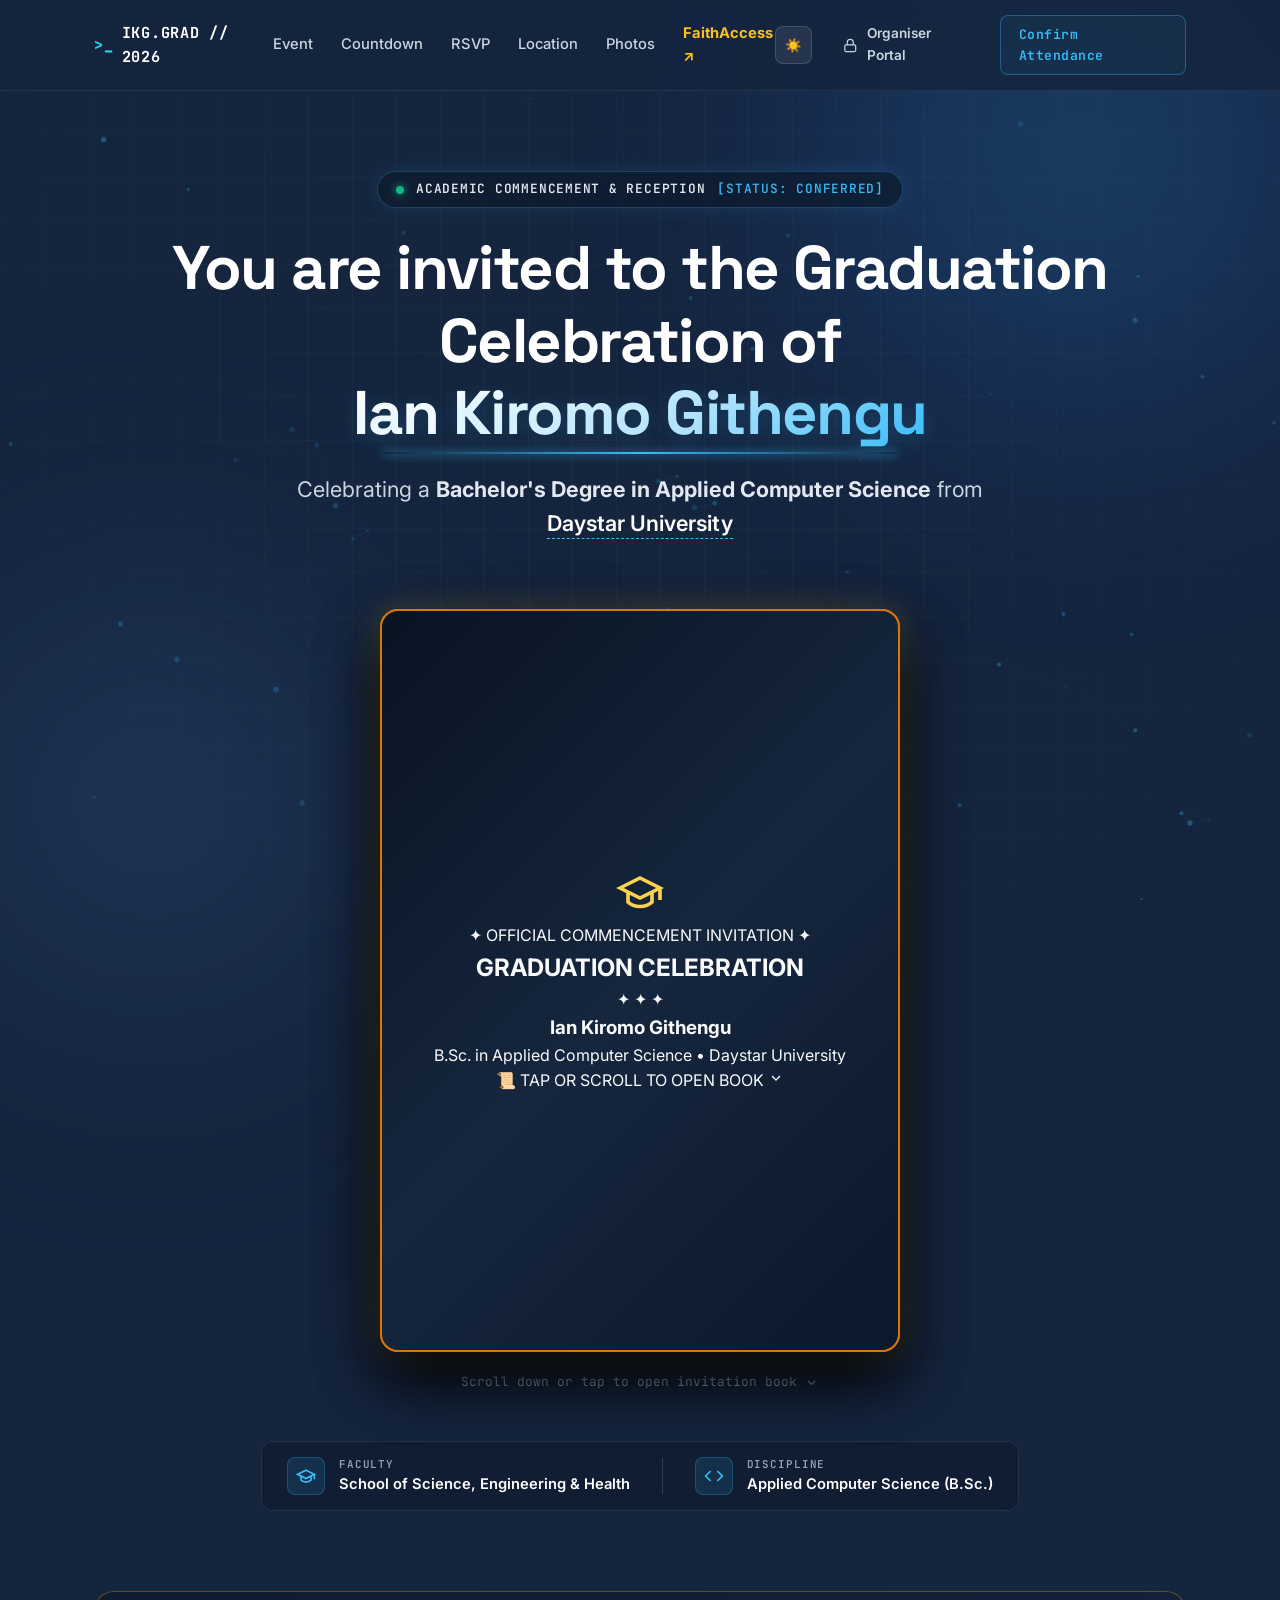
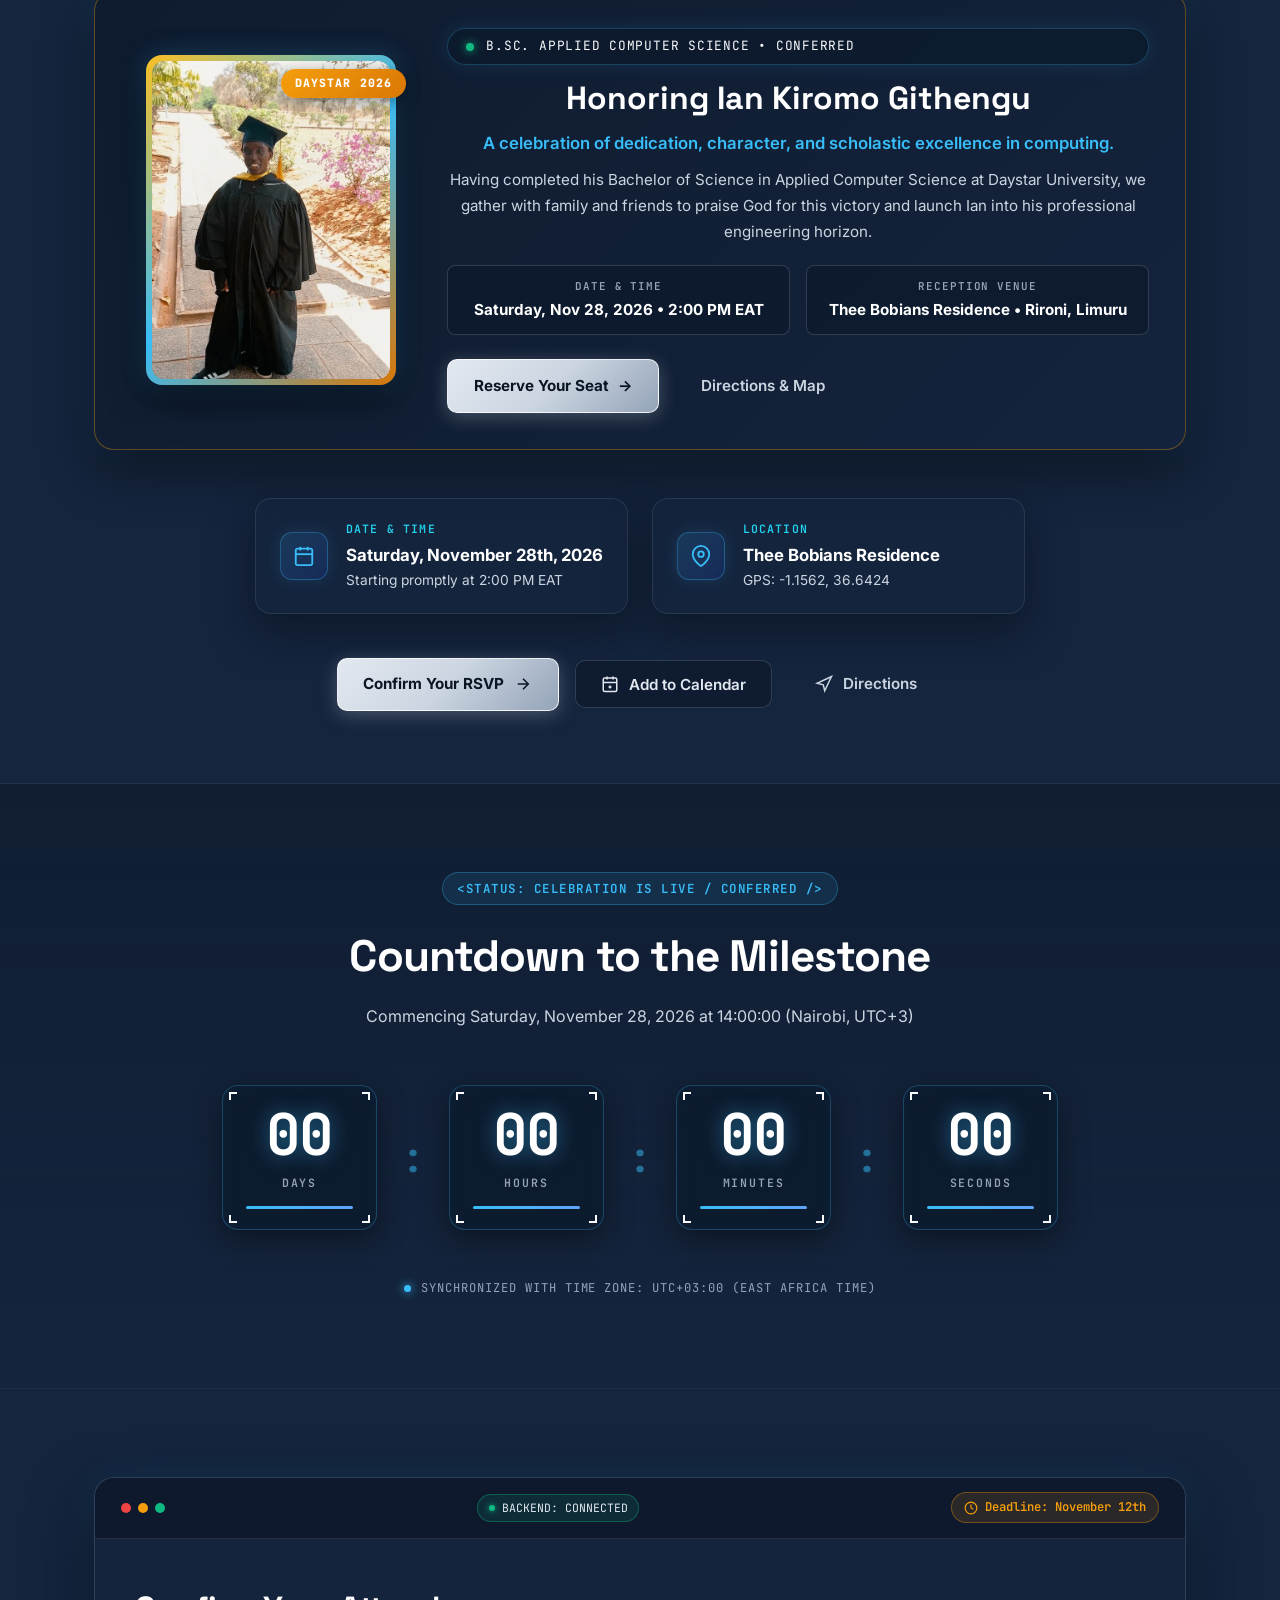
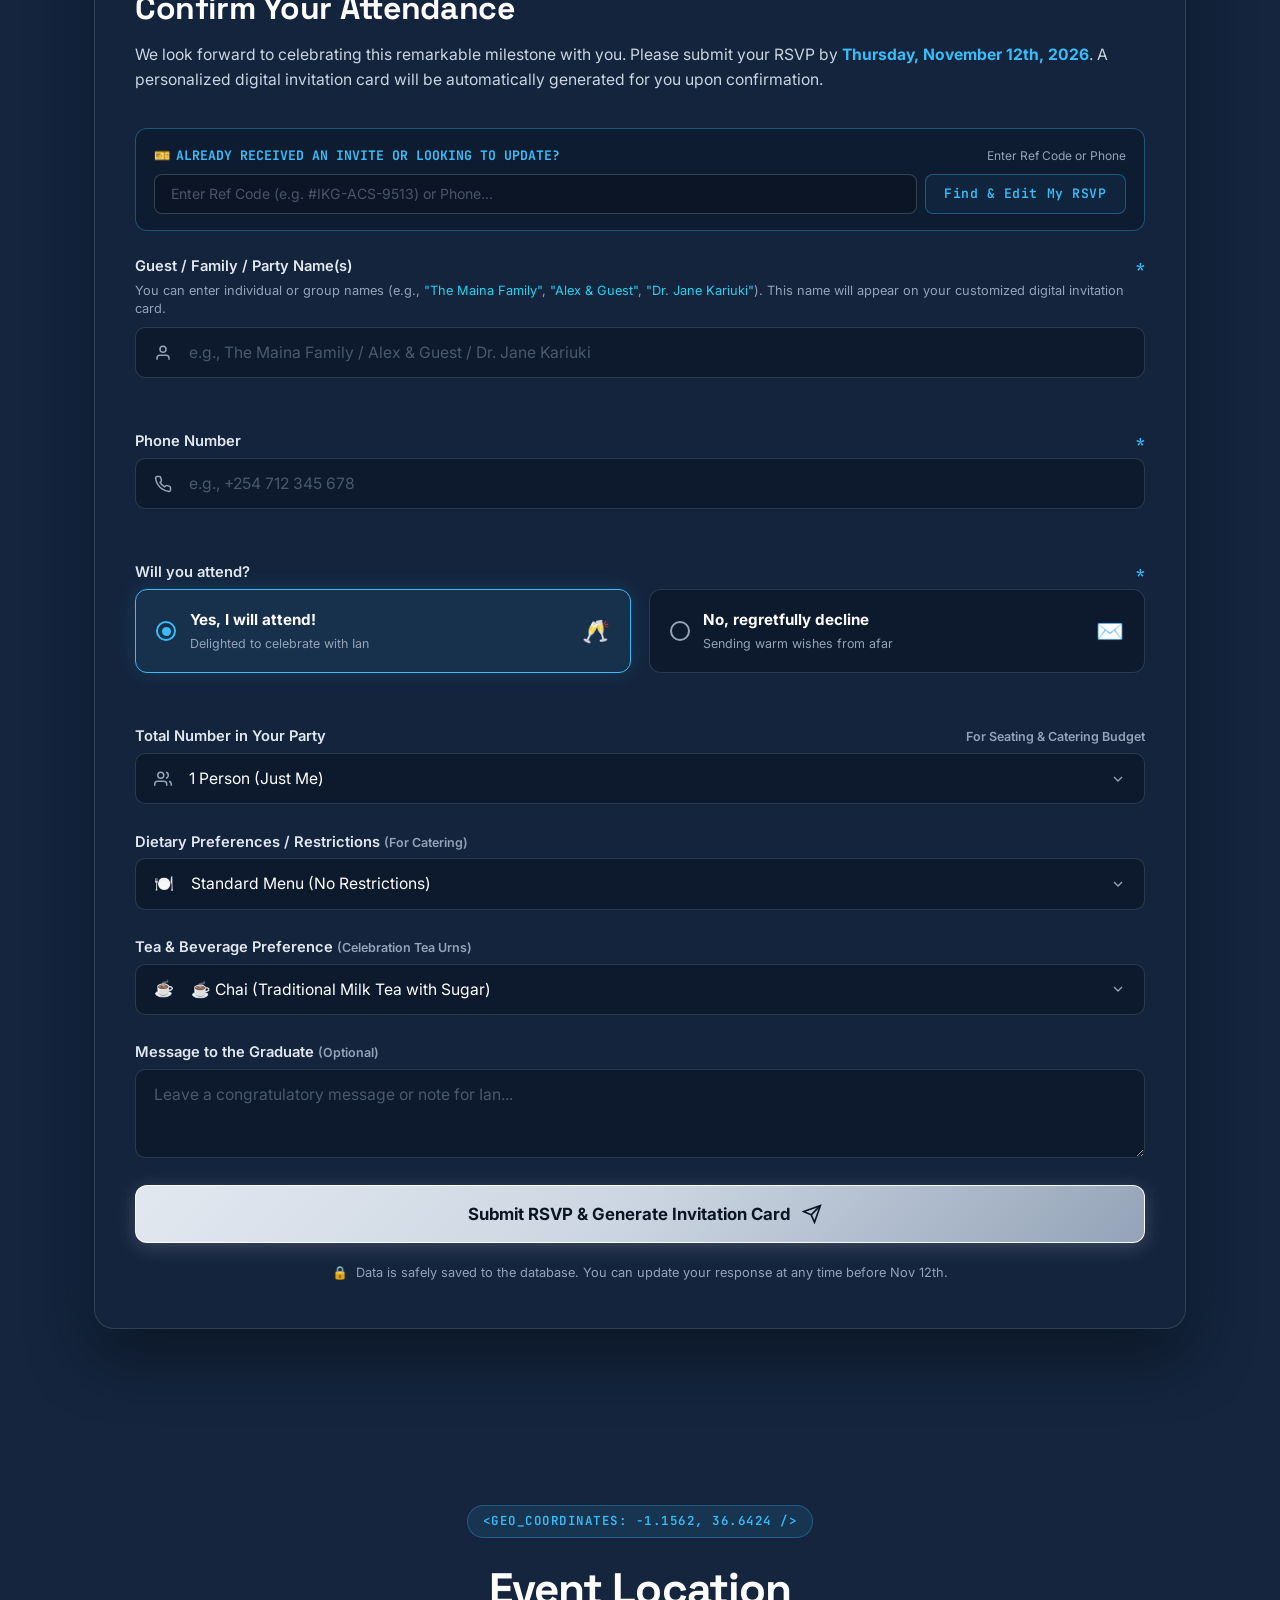
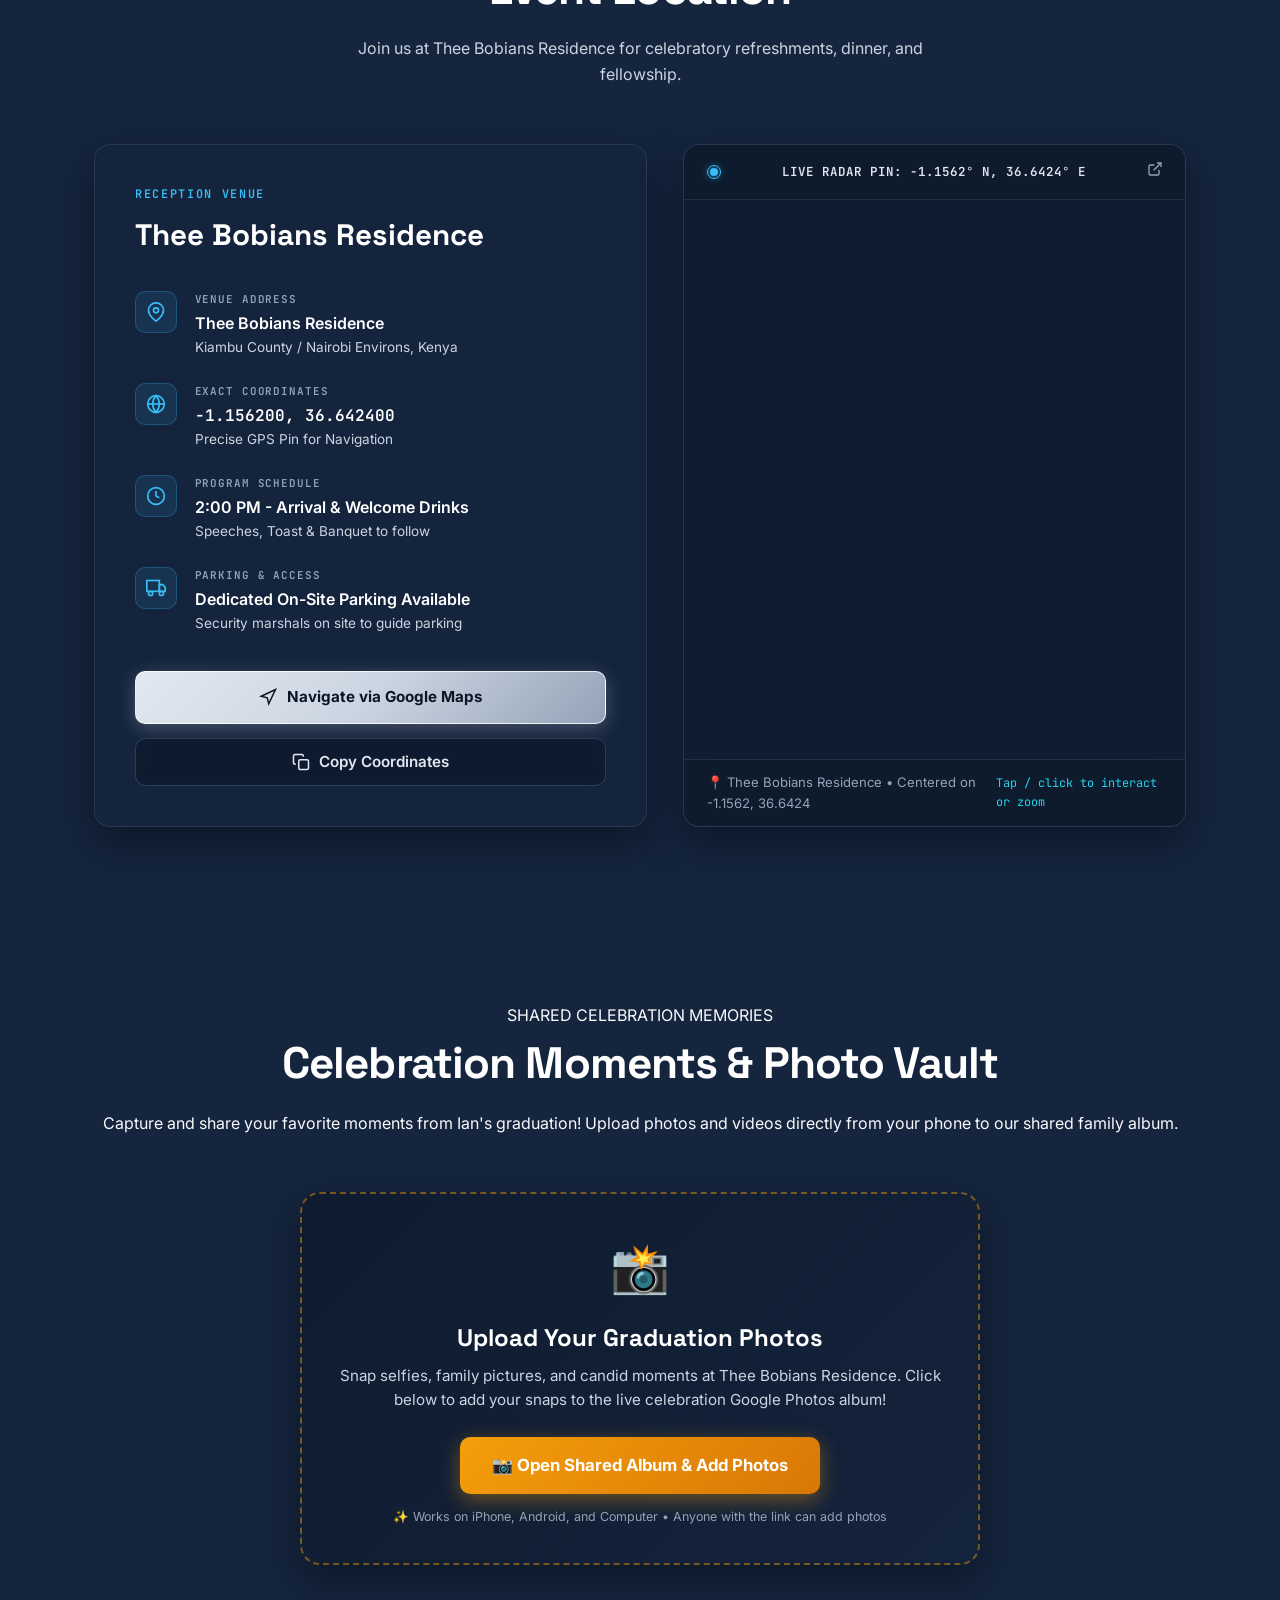
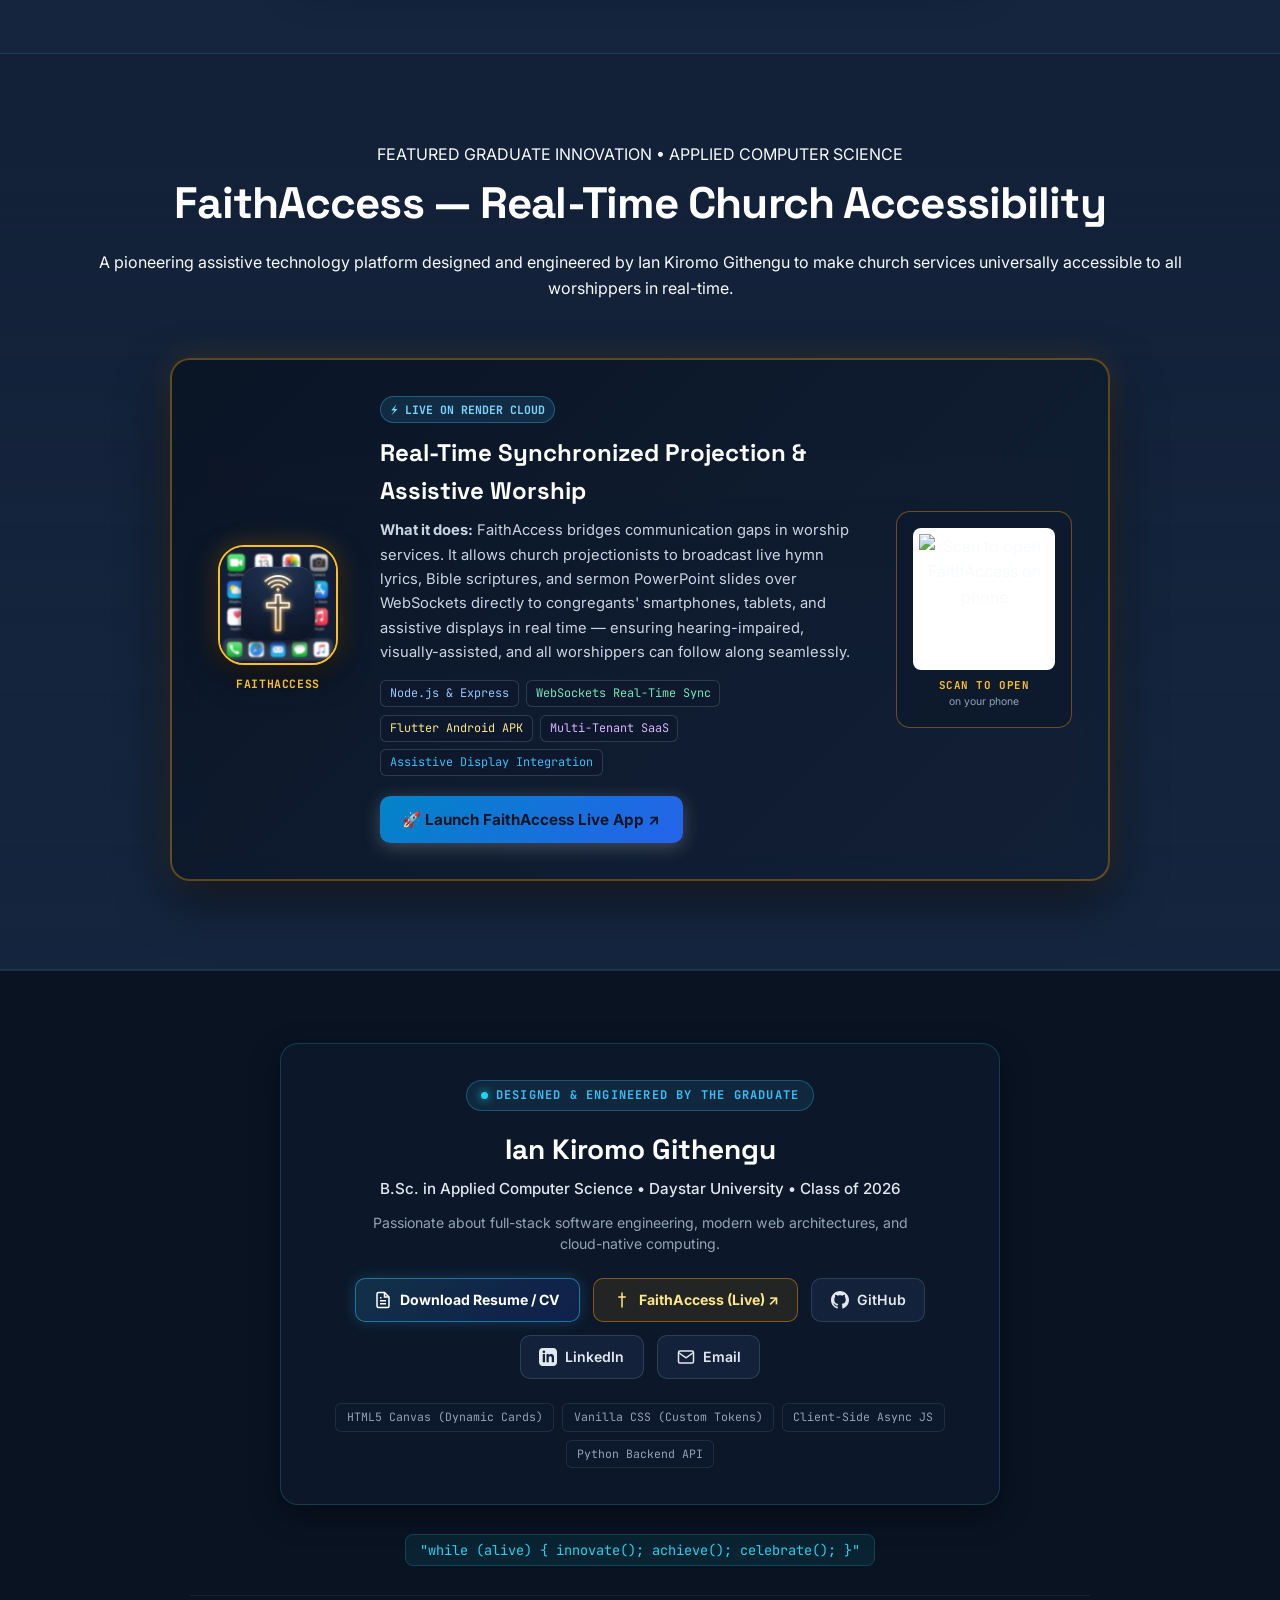
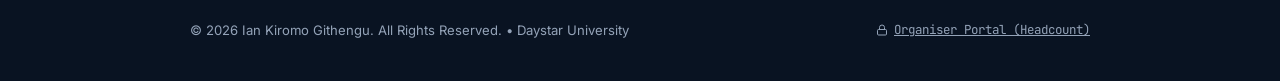
==== index.html @ f93115b0 "feat: add mobile phone layout fixes, QR verification on guest cards, and PNG card+clean text WhatsAp" ====
<!DOCTYPE html>
<html lang="en">

<head>
  <meta charset="UTF-8">
  <meta name="viewport" content="width=device-width, initial-scale=1.0">
  <title>Graduation Celebration | Ian Kiromo Githengu - B.Sc. Applied Computer Science</title>
  <meta name="description"
    content="You are cordially invited to the Graduation Celebration of Ian Kiromo Githengu, celebrating a Bachelor's Degree in Applied Computer Science from Daystar University on Saturday, November 28th, 2026.">

  <!-- Favicon -->
  <link rel="icon"
    href="data:image/svg+xml,<svg xmlns=%22http://www.w3.org/2000/svg%22 viewBox=%220%22%200%20100%20100%22><text y=%22.9em%22 font-size=%2290%22>🎓</text></svg>">

  <!-- Google Fonts -->
  <link rel="preconnect" href="https://fonts.googleapis.com">
  <link rel="preconnect" href="https://fonts.gstatic.com" crossorigin>
  <link
    href="https://fonts.googleapis.com/css2?family=Cinzel:wght@600;700;800&family=Inter:wght@300;400;500;600;700;800&family=JetBrains+Mono:wght@400;500;700&family=Montserrat:wght@400;500;600;700&family=Playfair+Display:ital,wght@0,600;0,700;0,800;1,600&family=Space+Grotesk:wght@500;600;700;800&display=swap"
    rel="stylesheet">

  <link rel="stylesheet" href="style.css?v=2026.6">
  <!-- QR Code Generation Library for Guest Entry Pass -->
  <script src="https://cdn.jsdelivr.net/npm/qrcodejs@1.0.0/qrcode.min.js"></script>
  <script>
    (function () {
      const saved = localStorage.getItem('ikg_site_theme') || 'dark';
      if (saved === 'light') {
        document.documentElement.setAttribute('data-theme', 'light');
      }
    })();
  </script>
</head>

<body>
  <!-- Ambient Tech Background Canvas & Overlays -->
  <canvas id="network-canvas" aria-hidden="true"></canvas>
  <div class="circuit-grid-overlay" aria-hidden="true"></div>
  <div class="radial-glow glow-top" aria-hidden="true"></div>
  <div class="radial-glow glow-bottom" aria-hidden="true"></div>

  <!-- Navigation / Header Bar -->
  <header class="site-header">
    <div class="container header-container">
      <div class="brand-badge" id="brand-terminal-badge" title="Click or press Ctrl+Shift+A for Admin Portal">
        <span class="terminal-symbol">&gt;_</span>
        <span class="brand-text">IKG.GRAD // 2026</span>
      </div>
      <nav class="nav-links">
        <a href="#hero" class="nav-link">Event</a>
        <a href="#countdown" class="nav-link">Countdown</a>
        <a href="#rsvp" class="nav-link">RSVP</a>
        <a href="#location" class="nav-link">Location</a>
        <a href="#photos" class="nav-link">Photos</a>
        <a href="#faithaccess" class="nav-link" style="color: #fbbf24; font-weight: 700;">FaithAccess ↗</a>
      </nav>
      <div class="header-actions">
        <button id="theme-toggle-btn" class="theme-toggle-btn" type="button" aria-label="Toggle Light/Dark Theme"
          title="Switch Theme (Light / Dark)">
          <span class="theme-icon">☀️</span>
        </button>
        <a href="admin.html" id="header-admin-btn" class="btn btn-sm btn-ghost-tech"
          title="Organiser Portal & Headcount">
          <svg width="15" height="15" viewBox="0 0 24 24" fill="none" stroke="currentColor" stroke-width="2">
            <rect x="3" y="11" width="18" height="11" rx="2" ry="2" />
            <path d="M7 11V7a5 5 0 0 1 10 0v4" />
          </svg>
          <span class="header-admin-text">Organiser Portal</span>
        </a>
        <a href="#rsvp" class="btn btn-sm btn-outline-cyber">Confirm Attendance</a>
      </div>
    </div>
  </header>

  <main id="main-content">
    <!-- ===================================================================
         0. 3D CEREMONIAL INVITATION BOOK COVER (Flips open as you scroll)
         =================================================================== -->
    <section id="hero" class="hero-section">
      <div class="container hero-container">

        <div class="hero-badge-wrap fade-in-up">
          <div class="tech-chip">
            <span class="chip-dot"></span>
            <span class="chip-text">ACADEMIC COMMENCEMENT &amp; RECEPTION</span>
            <span class="chip-code">[STATUS: CONFERRED]</span>
          </div>
        </div>

        <h1 class="hero-headline fade-in-up delay-1">
          You are invited to the Graduation Celebration of <br>
          <span class="name-gradient">Ian Kiromo Githengu</span>
        </h1>

        <p class="hero-subtext fade-in-up delay-2">
          Celebrating a <strong class="text-silver">Bachelor's Degree in Applied Computer Science</strong>
          from <span class="highlight-institution">Daystar University</span>
        </p>

        <!-- ===================================================================
             3D CEREMONIAL INVITATION BOOK / CARD (Flips open as you scroll)
             =================================================================== -->
        <div id="invitation-book-wrap" class="invitation-book-wrap fade-in-up delay-3">
          <div class="book-stage">
            <div class="ceremonial-book" id="book-element">

              <!-- Hardbound Front Cover: Opens like a real book -->
              <div class="book-cover-leaf" id="book-front-cover" title="Click or scroll to open invitation book">
                <div class="cover-exterior">
                  <div class="cover-leather-texture"></div>
                  <div class="cover-gold-emboss-border">
                    <div class="cover-emblem-wrap">
                      <div class="crest-halo"></div>
                      <svg class="crest-svg" width="48" height="48" viewBox="0 0 24 24" fill="none" stroke="#fcd34d" stroke-width="1.8">
                        <path d="M22 10v6M2 10l10-5 10 5-10 5z" />
                        <path d="M6 12v5c3 3 9 3 12 0v-5" />
                      </svg>
                    </div>
                    <span class="cover-proclamation">&#10022; OFFICIAL COMMENCEMENT INVITATION &#10022;</span>
                    <h2 class="cover-book-title">GRADUATION CELEBRATION</h2>
                    <div class="gold-divider-flourish">
                      <span>&#10022; &#10022; &#10022;</span>
                    </div>
                    <h3 class="cover-book-name">Ian Kiromo Githengu</h3>
                    <p class="cover-book-sub">B.Sc. in Applied Computer Science &bull; Daystar University</p>
                    <div class="cover-seal-cta" id="cover-tap-prompt">
                      <span class="wax-seal-icon">&#128220;</span>
                      <span class="seal-prompt-text">TAP OR SCROLL TO OPEN BOOK</span>
                      <svg class="scroll-arrow-bounce" width="16" height="16" viewBox="0 0 24 24" fill="none" stroke="currentColor" stroke-width="2">
                        <polyline points="6 9 12 15 18 9" />
                      </svg>
                    </div>
                  </div>
                  <div class="book-spine-shadow"></div>
                </div>
              </div>

              <!-- Unfolded Two-Page Interior Spread -->
              <div class="book-spread-container">
                <!-- Left Page: Graduate Portrait & Academic Honor -->
                <div class="book-page book-page-left">
                  <div class="page-ornament-border">
                    <div class="graduate-portrait-frame">
                      <img src="assets/images/ian-graduation.jpg" alt="Ian Kiromo Githengu - Daystar University Graduate" class="graduate-portrait-img">
                      <div class="portrait-ribbon-tag">CLASS OF 2026</div>
                    </div>
                    <div class="portrait-caption-box">
                      <h4 class="caption-graduate-name">Ian Kiromo Githengu</h4>
                      <p class="caption-degree-line">Bachelor of Science</p>
                      <span class="caption-major-line">Applied Computer Science</span>
                      <span class="caption-institution">Daystar University &bull; Kenya</span>
                    </div>
                  </div>
                </div>

                <!-- Book Center Spine Crease / Gutter -->
                <div class="book-gutter-spine"></div>

                <!-- Right Page: Official Invitation Proclamation & RSVP Pass -->
                <div class="book-page book-page-right">
                  <div class="page-ornament-border">
                    <div class="inside-seal-badge">
                      <span class="gold-cap-icon">&#127891;</span>
                      <span class="inside-univ-text">DAYSTAR UNIVERSITY // CLASS OF 2026</span>
                    </div>
                    <h3 class="inside-proclamation">Official Invitation &amp; Pass</h3>
                    <p class="inside-conferral">Cordially inviting you to honor the Graduation Celebration of</p>
                    <h2 class="inside-graduate-title">Ian Kiromo Githengu</h2>
                    <div class="inside-degree-highlight">
                      <span>Bachelor of Science in Applied Computer Science</span>
                    </div>
                    <div class="inside-datetime-strip">
                      <div class="meta-datetime-box">
                        <span class="meta-day">SATURDAY</span>
                        <span class="meta-date">NOV 28, 2026</span>
                        <span class="meta-time">2:00 PM EAT</span>
                      </div>
                      <div class="meta-venue-box">
                        <span class="meta-venue-title">RECEPTION VENUE</span>
                        <span class="meta-venue-name">Thee Bobians Residence</span>
                        <span class="meta-venue-loc">Rironi, Limuru</span>
                      </div>
                    </div>
                    <div class="inside-actions-row">
                      <a href="#rsvp" class="btn btn-sm btn-primary-tech" id="inside-rsvp-btn">
                        <span>Confirm RSVP Now</span>
                        <svg width="14" height="14" viewBox="0 0 24 24" fill="none" stroke="currentColor" stroke-width="2">
                          <polyline points="9 18 15 12 9 6" />
                        </svg>
                      </a>
                      <button type="button" class="btn btn-sm btn-ghost-tech" id="toggle-book-flip-btn" title="Close invitation book">
                        <span>Close Book &#128214;</span>
                      </button>
                    </div>
                  </div>
                </div>
              </div>

            </div>
          </div>
          <div class="book-scroll-indicator">
            <span id="book-hint-text">Scroll down or tap to open invitation book</span>
            <svg width="15" height="15" viewBox="0 0 24 24" fill="none" stroke="currentColor" stroke-width="2">
              <polyline points="6 9 12 15 18 9" />
            </svg>
          </div>
        </div>

        <!-- Degree Details Pill / Circuit Card -->
        <div class="academic-strip fade-in-up delay-3">
          <div class="academic-item">
            <div class="icon-circle">
              <svg width="20" height="20" viewBox="0 0 24 24" fill="none" stroke="currentColor" stroke-width="2">
                <path d="M22 10v6M2 10l10-5 10 5-10 5z" />
                <path d="M6 12v5c3 3 9 3 12 0v-5" />
              </svg>
            </div>
            <div>
              <span class="meta-label">FACULTY</span>
              <span class="meta-value">School of Science, Engineering &amp; Health</span>
            </div>
          </div>
          <div class="academic-divider"></div>
          <div class="academic-item">
            <div class="icon-circle">
              <svg width="20" height="20" viewBox="0 0 24 24" fill="none" stroke="currentColor" stroke-width="2">
                <path d="M16 18l6-6-6-6" />
                <path d="M8 6l-6 6 6 6" />
              </svg>
            </div>
            <div>
              <span class="meta-label">DISCIPLINE</span>
              <span class="meta-value">Applied Computer Science (B.Sc.)</span>
            </div>
          </div>
        </div>

        <!-- Graduate Milestone Honor Spotlight with Official Regalia Photo -->
        <div class="graduate-spotlight-card fade-in-up delay-4">
          <div class="spotlight-portrait-col">
            <div class="spotlight-frame">
              <img src="assets/images/ian-graduation.jpg" alt="Ian Kiromo Githengu in Graduation Gown and Cap" class="spotlight-portrait-img">
              <div class="spotlight-badge">DAYSTAR 2026</div>
            </div>
          </div>
          <div class="spotlight-info-col">
            <div class="tech-chip"><span class="chip-dot"></span> B.SC. APPLIED COMPUTER SCIENCE &bull; CONFERRED</div>
            <h2 class="spotlight-title">Honoring Ian Kiromo Githengu</h2>
            <p class="spotlight-lead">
              A celebration of dedication, character, and scholastic excellence in computing.
            </p>
            <p class="spotlight-desc">
              Having completed his Bachelor of Science in Applied Computer Science at Daystar University, 
              we gather with family and friends to praise God for this victory and launch Ian into his professional engineering horizon.
            </p>
            <div class="spotlight-details-deck">
              <div class="spotlight-detail-item">
                <span class="detail-label">DATE &amp; TIME</span>
                <span class="detail-val">Saturday, Nov 28, 2026 &bull; 2:00 PM EAT</span>
              </div>
              <div class="spotlight-detail-item">
                <span class="detail-label">RECEPTION VENUE</span>
                <span class="detail-val">Thee Bobians Residence &bull; Rironi, Limuru</span>
              </div>
            </div>
            <div class="spotlight-actions">
              <a href="#rsvp" class="btn btn-primary-tech"><span>Reserve Your Seat</span> &rarr;</a>
              <a href="#location" class="btn btn-ghost-tech"><span>Directions &amp; Map</span></a>
            </div>
          </div>
        </div>

        <!-- Key Event Parameters Quick Deck -->
        <div class="event-cards-grid fade-in-up delay-4">
          <div class="glass-card event-quick-card">
            <div class="card-icon-halo">
              <svg width="22" height="22" viewBox="0 0 24 24" fill="none" stroke="currentColor" stroke-width="2">
                <rect x="3" y="4" width="18" height="18" rx="2" ry="2" />
                <line x1="16" y1="2" x2="16" y2="6" />
                <line x1="8" y1="2" x2="8" y2="6" />
                <line x1="3" y1="10" x2="21" y2="10" />
              </svg>
            </div>
            <div class="event-info-text">
              <span class="info-label">DATE &amp; TIME</span>
              <p class="info-primary">Saturday, November 28th, 2026</p>
              <p class="info-secondary">Starting promptly at 2:00 PM EAT</p>
            </div>
          </div>

          <div class="glass-card event-quick-card">
            <div class="card-icon-halo">
              <svg width="22" height="22" viewBox="0 0 24 24" fill="none" stroke="currentColor" stroke-width="2">
                <path d="M21 10c0 7-9 13-9 13s-9-6-9-13a9 9 0 0 1 18 0z" />
                <circle cx="12" cy="10" r="3" />
              </svg>
            </div>
            <div class="event-info-text">
              <span class="info-label">LOCATION</span>
              <p class="info-primary">Thee Bobians Residence</p>
              <p class="info-secondary">GPS: -1.1562, 36.6424</p>
            </div>
          </div>
        </div>

        <!-- Hero Actions: Add to Calendar Prominently Featured -->
        <div class="hero-actions fade-in-up delay-5">
          <a href="#rsvp" class="btn btn-primary-tech">
            <span>Confirm Your RSVP</span>
            <svg width="18" height="18" viewBox="0 0 24 24" fill="none" stroke="currentColor" stroke-width="2">
              <line x1="5" y1="12" x2="19" y2="12" />
              <polyline points="12 5 19 12 12 19" />
            </svg>
          </a>

          <div class="calendar-btn-group">
            <button id="add-to-calendar-btn" class="btn btn-secondary-tech" aria-haspopup="dialog"
              aria-label="Add event to calendar">
              <svg width="18" height="18" viewBox="0 0 24 24" fill="none" stroke="currentColor" stroke-width="2">
                <rect x="3" y="4" width="18" height="18" rx="2" ry="2" />
                <line x1="16" y1="2" x2="16" y2="6" />
                <line x1="8" y1="2" x2="8" y2="6" />
                <line x1="3" y1="10" x2="21" y2="10" />
                <line x1="12" y1="14" x2="12" y2="18" />
                <line x1="10" y1="16" x2="14" y2="16" />
              </svg>
              <span>Add to Calendar</span>
            </button>
          </div>

          <a href="#location" class="btn btn-ghost-tech">
            <svg width="18" height="18" viewBox="0 0 24 24" fill="none" stroke="currentColor" stroke-width="2">
              <polygon points="3 11 22 2 13 21 11 13 3 11" />
            </svg>
            <span>Directions</span>
          </a>
        </div>

      </div>
    </section>

    <!-- 2. Countdown Timer Section -->
    <section id="countdown" class="countdown-section section-padding">
      <div class="container">

        <div class="section-header text-center fade-in-up">
          <span class="section-tag">&lt;T-MINUS SYSTEM CLOCK /&gt;</span>
          <h2 class="section-title">Countdown to the Milestone</h2>
          <p class="section-description">
            Commencing Saturday, November 28, 2026 at 14:00:00 (Nairobi, UTC+3)
          </p>
        </div>

        <div class="countdown-deck fade-in-up delay-1">

          <div class="countdown-box" id="timer-box-days">
            <div class="box-corner tl"></div>
            <div class="box-corner tr"></div>
            <div class="box-corner bl"></div>
            <div class="box-corner br"></div>
            <div class="glow-effect"></div>
            <div class="digital-number" id="cd-days">00</div>
            <div class="countdown-label">DAYS</div>
            <div class="unit-bar"><span class="bar-fill" id="bar-days"></span></div>
          </div>

          <div class="countdown-separator">:</div>

          <div class="countdown-box" id="timer-box-hours">
            <div class="box-corner tl"></div>
            <div class="box-corner tr"></div>
            <div class="box-corner bl"></div>
            <div class="box-corner br"></div>
            <div class="glow-effect"></div>
            <div class="digital-number" id="cd-hours">00</div>
            <div class="countdown-label">HOURS</div>
            <div class="unit-bar"><span class="bar-fill" id="bar-hours"></span></div>
          </div>

          <div class="countdown-separator">:</div>

          <div class="countdown-box" id="timer-box-minutes">
            <div class="box-corner tl"></div>
            <div class="box-corner tr"></div>
            <div class="box-corner bl"></div>
            <div class="box-corner br"></div>
            <div class="glow-effect"></div>
            <div class="digital-number" id="cd-minutes">00</div>
            <div class="countdown-label">MINUTES</div>
            <div class="unit-bar"><span class="bar-fill" id="bar-minutes"></span></div>
          </div>

          <div class="countdown-separator">:</div>

          <div class="countdown-box" id="timer-box-seconds">
            <div class="box-corner tl"></div>
            <div class="box-corner tr"></div>
            <div class="box-corner bl"></div>
            <div class="box-corner br"></div>
            <div class="glow-effect"></div>
            <div class="digital-number" id="cd-seconds">00</div>
            <div class="countdown-label">SECONDS</div>
            <div class="unit-bar"><span class="bar-fill" id="bar-seconds"></span></div>
          </div>

        </div>

        <div class="countdown-footer text-center fade-in-up delay-2">
          <div class="sync-status">
            <span class="live-beacon"></span>
            <span class="sync-text">SYNCHRONIZED WITH TIME ZONE: UTC+03:00 (EAST AFRICA TIME)</span>
          </div>
        </div>

      </div>
    </section>

    <!-- 3. RSVP Form Section with Group Support & Personalized Digital Card -->
    <section id="rsvp" class="rsvp-section section-padding">
      <div class="container rsvp-wrapper">

        <div class="rsvp-card-container fade-in-up">
          <div class="cyber-card-frame">

            <div class="card-header-bar">
              <div class="terminal-dots">
                <span class="dot red"></span>
                <span class="dot yellow"></span>
                <span class="dot green"></span>
              </div>
              <div class="header-status-code">
                <span class="backend-status-pill" id="backend-status-pill" title="Backend Status">
                  <span class="backend-indicator"></span>
                  <span id="backend-label">BACKEND: CONNECTED</span>
                </span>
              </div>
              <div class="deadline-badge">
                <svg width="14" height="14" viewBox="0 0 24 24" fill="none" stroke="currentColor" stroke-width="2">
                  <circle cx="12" cy="12" r="10" />
                  <polyline points="12 6 12 12 16 14" />
                </svg>
                <span>Deadline: November 12th</span>
              </div>
            </div>

            <div class="card-inner-content">
              <div class="form-intro">
                <h2 class="form-title" id="rsvp-title">Confirm Your Attendance</h2>
                <p class="form-subtitle">
                  We look forward to celebrating this remarkable milestone with you. Please submit your RSVP by
                  <strong class="highlight-date">Thursday, November 12th, 2026</strong>. A personalized digital
                  invitation card will be automatically generated for you upon confirmation.
                </p>
              </div>

              <!-- Live RSVP Feedback Container -->
              <div id="rsvp-feedback-banner" class="feedback-banner" style="display: none;"></div>

              <!-- Existing Invitation Pass Lookup & Verification Bar -->
              <div id="rsvp-lookup-container" style="background: rgba(14, 26, 45, 0.7); border: 1px solid rgba(56, 189, 248, 0.35); border-radius: 12px; padding: 1rem 1.15rem; margin-bottom: 1.5rem;">
                <div style="display: flex; justify-content: space-between; align-items: center; flex-wrap: wrap; gap: 0.5rem; margin-bottom: 0.5rem;">
                  <span style="font-size: 0.82rem; font-family: var(--font-mono, monospace); color: #38bdf8; font-weight: 700; display: inline-flex; align-items: center; gap: 0.35rem;">
                    <span>🎫</span> ALREADY RECEIVED AN INVITE OR LOOKING TO UPDATE?
                  </span>
                  <span style="font-size: 0.75rem; color: #94a3b8;">Enter Ref Code or Phone</span>
                </div>
                <div style="display: flex; gap: 0.5rem; flex-wrap: wrap;">
                  <input type="text" id="guest-lookup-input" placeholder="Enter Ref Code (e.g. #IKG-ACS-9513) or Phone..." class="tech-input" style="flex: 1; min-width: 220px; padding: 0.65rem 0.95rem; font-size: 0.88rem; background: rgba(12, 22, 38, 0.85); border: 1px solid rgba(148, 163, 184, 0.3); border-radius: 8px; color: #ffffff;">
                  <button type="button" id="guest-lookup-btn" class="btn btn-sm btn-outline-cyber" style="padding: 0.65rem 1.15rem; white-space: nowrap; font-weight: 600;">
                    <span>Find &amp; Edit My RSVP</span>
                  </button>
                </div>
                <div id="guest-lookup-status" style="display: none; margin-top: 0.65rem; font-size: 0.84rem; padding: 0.6rem 0.85rem; border-radius: 8px; line-height: 1.5;"></div>
              </div>

              <form id="rsvp-form" class="rsvp-form" novalidate>

                <!-- Guest Name(s) Field - Explicitly supports individuals & group/family names -->
                <div class="form-group">
                  <label for="fullName" class="form-label">
                    <span>Guest / Family / Party Name(s)</span>
                    <span class="required-indicator">*</span>
                  </label>
                  <div class="input-hint-sub">
                    You can enter individual or group names (e.g., <em>"The Maina Family"</em>, <em>"Alex &amp;
                      Guest"</em>, <em>"Dr. Jane Kariuki"</em>). This name will appear on your customized digital
                    invitation card.
                  </div>
                  <div class="input-shell">
                    <span class="input-icon">
                      <svg width="18" height="18" viewBox="0 0 24 24" fill="none" stroke="currentColor"
                        stroke-width="2">
                        <path d="M20 21v-2a4 4 0 0 0-4-4H8a4 4 0 0 0-4 4v2" />
                        <circle cx="12" cy="7" r="4" />
                      </svg>
                    </span>
                    <input type="text" id="fullName" name="fullName" class="tech-input"
                      placeholder="e.g., The Maina Family / Alex & Guest / Dr. Jane Kariuki" required
                      autocomplete="name">
                  </div>
                  <span class="field-error" id="fullName-error"></span>
                </div>

                <!-- Phone Number Field -->
                <div class="form-group">
                  <label for="phoneNumber" class="form-label">
                    <span>Phone Number</span>
                    <span class="required-indicator">*</span>
                  </label>
                  <div class="input-shell">
                    <span class="input-icon">
                      <svg width="18" height="18" viewBox="0 0 24 24" fill="none" stroke="currentColor"
                        stroke-width="2">
                        <path
                          d="M22 16.92v3a2 2 0 0 1-2.18 2 19.79 19.79 0 0 1-8.63-3.07 19.5 19.5 0 0 1-6-6 19.79 19.79 0 0 1-3.07-8.67A2 2 0 0 1 4.11 2h3a2 2 0 0 1 2 1.72 12.84 12.84 0 0 0 .7 2.81 2 2 0 0 1-.45 2.11L8.09 9.91a16 16 0 0 0 6 6l1.27-1.27a2 2 0 0 1 2.11-.45 12.84 12.84 0 0 0 2.81.7A2 2 0 0 1 22 16.92z" />
                      </svg>
                    </span>
                    <input type="tel" id="phoneNumber" name="phoneNumber" class="tech-input"
                      placeholder="e.g., +254 712 345 678" required autocomplete="tel">
                  </div>
                  <span class="field-error" id="phoneNumber-error"></span>
                </div>

                <!-- Attendance Decision -->
                <div class="form-group">
                  <label class="form-label">
                    <span>Will you attend?</span>
                    <span class="required-indicator">*</span>
                  </label>

                  <div class="attendance-options" role="radiogroup" aria-label="Attendance selection">

                    <label class="radio-card" for="attending-yes">
                      <input type="radio" id="attending-yes" name="attending" value="Yes" required checked>
                      <div class="radio-card-content">
                        <div class="radio-indicator"></div>
                        <div class="radio-text">
                          <span class="radio-title">Yes, I will attend!</span>
                          <span class="radio-desc">Delighted to celebrate with Ian</span>
                        </div>
                        <span class="radio-emoji">🥂</span>
                      </div>
                    </label>

                    <label class="radio-card" for="attending-no">
                      <input type="radio" id="attending-no" name="attending" value="No" required>
                      <div class="radio-card-content">
                        <div class="radio-indicator"></div>
                        <div class="radio-text">
                          <span class="radio-title">No, regretfully decline</span>
                          <span class="radio-desc">Sending warm wishes from afar</span>
                        </div>
                        <span class="radio-emoji">✉️</span>
                      </div>
                    </label>

                  </div>
                  <span class="field-error" id="attending-error"></span>
                </div>

                <!-- Additional Guests / Note (Interactive Budgeting) -->
                <div class="form-group" id="guest-count-group">
                  <label for="guestCount" class="form-label">
                    <span>Total Number in Your Party</span>
                    <span class="text-muted">For Seating &amp; Catering Budget</span>
                  </label>
                  <div class="input-shell select-shell">
                    <span class="input-icon">
                      <svg width="18" height="18" viewBox="0 0 24 24" fill="none" stroke="currentColor"
                        stroke-width="2">
                        <path d="M17 21v-2a4 4 0 0 0-4-4H5a4 4 0 0 0-4 4v2" />
                        <circle cx="9" cy="7" r="4" />
                        <path d="M23 21v-2a4 4 0 0 0-3-3.87" />
                        <path d="M16 3.13a4 4 0 0 1 0 7.75" />
                      </svg>
                    </span>
                    <select id="guestCount" name="guestCount" class="tech-input tech-select">
                      <option value="1">1 Person (Just Me)</option>
                      <option value="2">2 Persons (Couple / +1 Guest)</option>
                      <option value="3">3 Persons (Family / Group)</option>
                      <option value="4">4 Persons (Family / Group)</option>
                      <option value="5">5 Persons (Family / Group)</option>
                      <option value="6">6+ Persons</option>
                    </select>
                  </div>
                </div>

                <!-- Dietary Requirements & Food Preferences -->
                <div class="form-group">
                  <label for="dietaryRequirements" class="form-label">
                    <span>Dietary Preferences / Restrictions <span class="text-muted">(For Catering)</span></span>
                  </label>
                  <div class="input-shell select-shell">
                    <span class="input-icon">🍽️</span>
                    <select id="dietaryRequirements" name="dietaryRequirements" class="tech-input tech-select">
                      <option value="Standard Menu">Standard Menu (No Restrictions)</option>
                      <option value="Vegetarian">Vegetarian</option>
                      <option value="Vegan">Vegan</option>
                      <option value="Halal">Halal</option>
                      <option value="Gluten-Free">Gluten-Free</option>
                      <option value="Other / Allergies">Other / Food Allergies (Specify below)</option>
                    </select>
                  </div>
                </div>

                <!-- Kenyan Celebration Tea & Beverage Preference -->
                <div class="form-group">
                  <label for="teaPreference" class="form-label">
                    <span>Tea &amp; Beverage Preference <span class="text-muted">(Celebration Tea Urns)</span></span>
                  </label>
                  <div class="input-shell select-shell">
                    <span class="input-icon">☕</span>
                    <select id="teaPreference" name="teaPreference" class="tech-input tech-select">
                      <option value="Chai (Tea with Sugar)">☕ Chai (Traditional Milk Tea with Sugar)</option>
                      <option value="Ndufia (Tea without Sugar)">🍵 Ndufia (Milk Tea without Sugar)</option>
                      <option value="Strong Tea (Pure Tea Leaves)">🫖 Strong Tea / Strungi (Black Tea Leaves, No Milk)
                      </option>
                      <option value="Juice / Cold Beverage">🥤 Cold Beverage / Juice Only</option>
                    </select>
                  </div>
                </div>

                <!-- Personal Message to Graduate (Optional) -->
                <div class="form-group">
                  <label for="congratsMessage" class="form-label">
                    <span>Message to the Graduate <span class="text-muted">(Optional)</span></span>
                  </label>
                  <div class="input-shell textarea-shell">
                    <textarea id="congratsMessage" name="congratsMessage" class="tech-input tech-textarea" rows="3"
                      placeholder="Leave a congratulatory message or note for Ian..."></textarea>
                  </div>
                </div>

                <!-- Submit Button -->
                <div class="form-actions">
                  <button type="submit" id="rsvp-submit-btn" class="btn btn-submit-tech">
                    <span class="btn-glow-layer"></span>
                    <span class="btn-content">
                      <span class="btn-text">Submit RSVP &amp; Generate Invitation Card</span>
                      <svg class="btn-arrow" width="20" height="20" viewBox="0 0 24 24" fill="none"
                        stroke="currentColor" stroke-width="2">
                        <line x1="22" y1="2" x2="11" y2="13" />
                        <polygon points="22 2 15 22 11 13 2 9 22 2" />
                      </svg>
                    </span>
                  </button>
                </div>

                <div class="form-meta-footer">
                  <span class="lock-icon">🔒</span>
                  <span>Data is safely saved to the database. You can update your response at any time before Nov
                    12th.</span>
                </div>

              </form>

              <!-- Success State: Dynamic Personalized Invitation Card & Confirmation -->
              <div id="rsvp-success-card" class="rsvp-success-card" style="display: none;">

                <div class="success-header-badge">
                  <div class="success-icon-badge">
                    <svg width="36" height="36" viewBox="0 0 24 24" fill="none" stroke="currentColor"
                      stroke-width="2.5">
                      <path d="M22 11.08V12a10 10 0 1 1-5.93-9.14" />
                      <polyline points="22 4 12 14.01 9 11.01" />
                    </svg>
                  </div>
                  <h3 class="success-title">RSVP Successfully Confirmed!</h3>
                  <p class="success-subtitle">
                    Thank you, <span id="confirmed-recipient-title" class="text-silver font-bold"></span>. Your
                    personalized digital invitation card is ready below.
                  </p>
                </div>

                <!-- DYNAMIC PERSONALIZED INVITATION CARD (HTML5 CANVAS) -->
                <div class="personalized-card-container">
                  <div class="card-generator-bar">
                    <span class="card-gen-title">🎨 PERSONALIZED DIGITAL INVITATION CARD</span>
                    <span class="card-gen-badge">HIGH-RES // 300 DPI</span>
                  </div>

                  <div class="canvas-viewport-wrapper">
                    <!-- The Canvas Element for Client-Side Generation -->
                    <canvas id="invitation-card-canvas" width="1200" height="800" class="invitation-render-canvas"
                      aria-label="Personalized Graduation Invitation Card"></canvas>
                    <div id="canvas-loading-spinner" class="canvas-loading-overlay" style="display: none;">
                      <div class="spinner-circle"></div>
                      <span>Rendering Personalized Card...</span>
                    </div>
                  </div>

                  <!-- Download Customized Card Action -->
                  <div class="card-download-actions">
                    <button id="download-invitation-btn" type="button" class="btn btn-primary-tech btn-lg-glow">
                      <svg width="20" height="20" viewBox="0 0 24 24" fill="none" stroke="currentColor"
                        stroke-width="2">
                        <path d="M21 15v4a2 2 0 0 1-2 2H5a2 2 0 0 1-2-2v-4" />
                        <polyline points="7 10 12 15 17 10" />
                        <line x1="12" y1="15" x2="12" y2="3" />
                      </svg>
                      <span>Download Your Personalized Card</span>
                    </button>
                    <p class="card-share-note">
                      💡 Tip: Download this personalized card to your phone to present at the gate or share with your
                      family!
                    </p>
                  </div>
                </div>

                <!-- Confirmation Voucher Details -->
                <div class="confirmation-ticket">
                  <div class="ticket-row">
                    <span class="ticket-label">ATTENDEE / PARTY</span>
                    <span class="ticket-val" id="confirmed-name">-</span>
                  </div>
                  <div class="ticket-row">
                    <span class="ticket-label">STATUS</span>
                    <span class="ticket-val ticket-status-badge" id="confirmed-status">-</span>
                  </div>
                  <div class="ticket-row">
                    <span class="ticket-label">CONTACT PHONE</span>
                    <span class="ticket-val" id="confirmed-phone">-</span>
                  </div>
                  <div class="ticket-row" id="confirmed-party-row">
                    <span class="ticket-label">TOTAL IN PARTY</span>
                    <span class="ticket-val" id="confirmed-guests">-</span>
                  </div>
                  <div class="ticket-row" id="confirmed-diet-row">
                    <span class="ticket-label">DIETARY RESTRICTIONS</span>
                    <span class="ticket-val" id="confirmed-dietary">Standard Menu</span>
                  </div>
                  <div class="ticket-row" id="confirmed-tea-row">
                    <span class="ticket-label">CELEBRATION TEA URN</span>
                    <span class="ticket-val" id="confirmed-tea">Chai (Tea with Sugar)</span>
                  </div>
                  <div class="ticket-row">
                    <span class="ticket-label">REFERENCE CODE</span>
                    <span class="ticket-val code-font text-accent-blue" id="confirmed-ref">IKG-2026-CONF</span>
                  </div>
                  <div class="ticket-row">
                    <span class="ticket-label">DATABASE SYNC</span>
                    <span class="ticket-val text-green" id="confirmed-db-status">✓ Stored in Guest Database</span>
                  </div>

                  <!-- Gate Verification QR Pass -->
                  <div id="user-pass-qr-box" style="margin-top: 1rem; padding-top: 1rem; border-top: 1px dashed rgba(56, 189, 248, 0.35); display: flex; flex-direction: column; align-items: center; text-align: center; gap: 0.5rem;">
                    <span style="font-family: var(--font-mono, monospace); font-size: 0.72rem; letter-spacing: 0.1em; text-transform: uppercase; color: #fbbf24; font-weight: 700;">
                      GATE VERIFICATION QR PASS
                    </span>
                    <div id="user-pass-qrcode" style="background: #ffffff; padding: 10px; border-radius: 12px; display: inline-flex; align-items: center; justify-content: center; box-shadow: 0 8px 25px rgba(0,0,0,0.45); border: 2px solid rgba(245, 158, 11, 0.55);"></div>
                    <small style="font-size: 0.76rem; color: var(--text-muted, #94a3b8); max-width: 280px; line-height: 1.4;">
                      Present this QR code (or your downloaded card) at the entrance on <strong>Nov 28, 2026</strong> for instant verification.
                    </small>
                  </div>
                </div>

                <!-- Post RSVP Calendar Quick Actions -->
                <div class="post-rsvp-calendar-banner">
                  <p class="cal-banner-title">📅 Save to your personal calendar:</p>
                  <div class="cal-banner-buttons">
                    <a id="post-rsvp-cal-google" href="#" target="_blank" rel="noopener noreferrer"
                      class="btn btn-sm btn-secondary-tech">
                      <svg width="16" height="16" viewBox="0 0 24 24" fill="none" stroke="currentColor"
                        stroke-width="2">
                        <path d="M19 4H5a2 2 0 0 0-2 2v14a2 2 0 0 0 2 2h14a2 2 0 0 0 2-2V6a2 2 0 0 0-2-2z" />
                        <line x1="16" y1="2" x2="16" y2="6" />
                        <line x1="8" y1="2" x2="8" y2="6" />
                        <line x1="3" y1="10" x2="21" y2="10" />
                      </svg>
                      <span>Add to Google Calendar</span>
                    </a>
                    <button id="post-rsvp-cal-ics" type="button" class="btn btn-sm btn-secondary-tech">
                      <svg width="16" height="16" viewBox="0 0 24 24" fill="none" stroke="currentColor"
                        stroke-width="2">
                        <path d="M21 15v4a2 2 0 0 1-2 2H5a2 2 0 0 1-2-2v-4" />
                        <polyline points="7 10 12 15 17 10" />
                        <line x1="12" y1="15" x2="12" y2="3" />
                      </svg>
                      <span>Download Apple / Outlook (.ics)</span>
                    </button>
                  </div>
                </div>

                <div class="success-actions">
                  <button type="button" id="edit-rsvp-btn" class="btn btn-secondary-tech">
                    <svg width="16" height="16" viewBox="0 0 24 24" fill="none" stroke="currentColor" stroke-width="2">
                      <path d="M12 20h9" />
                      <path d="M16.5 3.5a2.121 2.121 0 0 1 3 3L7 19l-4 1 1-4L16.5 3.5z" />
                    </svg>
                    <span>Update Response</span>
                  </button>
                  <a href="#location" class="btn btn-primary-tech">
                    <span>View Venue &amp; Directions</span>
                    <svg width="16" height="16" viewBox="0 0 24 24" fill="none" stroke="currentColor" stroke-width="2">
                      <line x1="5" y1="12" x2="19" y2="12" />
                      <polyline points="12 5 19 12 12 19" />
                    </svg>
                  </a>
                </div>
              </div>

            </div>
          </div>
        </div>

      </div>
    </section>

    <!-- 4. Location & Map Section -->
    <section id="location" class="location-section section-padding">
      <div class="container">

        <div class="section-header text-center fade-in-up">
          <span class="section-tag">&lt;GEO_COORDINATES: -1.1562, 36.6424 /&gt;</span>
          <h2 class="section-title">Event Location</h2>
          <p class="section-description">
            Join us at Thee Bobians Residence for celebratory refreshments, dinner, and fellowship.
          </p>
        </div>

        <div class="location-layout-grid">

          <!-- Venue Details Card -->
          <div class="venue-info-card glass-card fade-in-up delay-1">
            <div class="venue-tag">RECEPTION VENUE</div>
            <h3 class="venue-name">Thee Bobians Residence</h3>

            <div class="venue-details-list">
              <div class="venue-detail-item">
                <div class="detail-icon">
                  <svg width="20" height="20" viewBox="0 0 24 24" fill="none" stroke="currentColor" stroke-width="2">
                    <path d="M21 10c0 7-9 13-9 13s-9-6-9-13a9 9 0 0 1 18 0z" />
                    <circle cx="12" cy="10" r="3" />
                  </svg>
                </div>
                <div>
                  <div class="detail-label">VENUE ADDRESS</div>
                  <div class="detail-value">Thee Bobians Residence</div>
                  <div class="detail-sub">Kiambu County / Nairobi Environs, Kenya</div>
                </div>
              </div>

              <div class="venue-detail-item">
                <div class="detail-icon">
                  <svg width="20" height="20" viewBox="0 0 24 24" fill="none" stroke="currentColor" stroke-width="2">
                    <circle cx="12" cy="12" r="10" />
                    <line x1="2" y1="12" x2="22" y2="12" />
                    <path
                      d="M12 2a15.3 15.3 0 0 1 4 10 15.3 15.3 0 0 1-4 10 15.3 15.3 0 0 1-4-10 15.3 15.3 0 0 1 4-10z" />
                  </svg>
                </div>
                <div>
                  <div class="detail-label">EXACT COORDINATES</div>
                  <div class="detail-value code-font">-1.156200, 36.642400</div>
                  <div class="detail-sub">Precise GPS Pin for Navigation</div>
                </div>
              </div>

              <div class="venue-detail-item">
                <div class="detail-icon">
                  <svg width="20" height="20" viewBox="0 0 24 24" fill="none" stroke="currentColor" stroke-width="2">
                    <circle cx="12" cy="12" r="10" />
                    <polyline points="12 6 12 12 16 14" />
                  </svg>
                </div>
                <div>
                  <div class="detail-label">PROGRAM SCHEDULE</div>
                  <div class="detail-value">2:00 PM - Arrival &amp; Welcome Drinks</div>
                  <div class="detail-sub">Speeches, Toast &amp; Banquet to follow</div>
                </div>
              </div>

              <div class="venue-detail-item">
                <div class="detail-icon">
                  <svg width="20" height="20" viewBox="0 0 24 24" fill="none" stroke="currentColor" stroke-width="2">
                    <rect x="1" y="3" width="15" height="13" />
                    <polygon points="16 8 20 8 23 11 23 16 16 16 16 8" />
                    <circle cx="5.5" cy="18.5" r="2.5" />
                    <circle cx="18.5" cy="18.5" r="2.5" />
                  </svg>
                </div>
                <div>
                  <div class="detail-label">PARKING &amp; ACCESS</div>
                  <div class="detail-value">Dedicated On-Site Parking Available</div>
                  <div class="detail-sub">Security marshals on site to guide parking</div>
                </div>
              </div>
            </div>

            <!-- Direction Actions -->
            <div class="venue-cta-buttons">
              <a href="https://www.google.com/maps/dir/?api=1&destination=-1.1562,36.6424" target="_blank"
                rel="noopener noreferrer" class="btn btn-primary-tech btn-full">
                <svg width="18" height="18" viewBox="0 0 24 24" fill="none" stroke="currentColor" stroke-width="2">
                  <polygon points="3 11 22 2 13 21 11 13 3 11" />
                </svg>
                <span>Navigate via Google Maps</span>
              </a>

              <button id="copy-coords-btn" class="btn btn-secondary-tech btn-full">
                <svg width="18" height="18" viewBox="0 0 24 24" fill="none" stroke="currentColor" stroke-width="2">
                  <rect x="9" y="9" width="13" height="13" rx="2" ry="2" />
                  <path d="M5 15H4a2 2 0 0 1-2-2V4a2 2 0 0 1 2-2h9a2 2 0 0 1 2 2v1" />
                </svg>
                <span id="copy-coords-text">Copy Coordinates</span>
              </button>
            </div>

          </div>

          <!-- Interactive Google Map Frame -->
          <div class="map-wrapper-card glass-card fade-in-up delay-2">
            <div class="map-card-topbar">
              <div class="map-radar">
                <span class="radar-ping"></span>
                <span class="radar-dot"></span>
              </div>
              <div class="map-coordinates-title">LIVE RADAR PIN: -1.1562° N, 36.6424° E</div>
              <a href="https://maps.google.com/?q=-1.1562,36.6424" target="_blank" rel="noopener noreferrer"
                class="map-external-link" title="Expand map full screen">
                <svg width="16" height="16" viewBox="0 0 24 24" fill="none" stroke="currentColor" stroke-width="2">
                  <path d="M18 13v6a2 2 0 0 1-2 2H5a2 2 0 0 1-2-2V8a2 2 0 0 1 2-2h6" />
                  <polyline points="15 3 21 3 21 9" />
                  <line x1="10" y1="14" x2="21" y2="3" />
                </svg>
              </a>
            </div>

            <div class="map-frame-box">
              <iframe id="event-google-map" title="Google Map showing Thee Bobians Residence at -1.1562, 36.6424"
                src="https://maps.google.com/maps?q=-1.1562,36.6424&hl=en&z=15&output=embed" width="100%" height="100%"
                style="border:0;" allowfullscreen="" loading="lazy"
                referrerpolicy="no-referrer-when-downgrade"></iframe>
            </div>

            <div class="map-card-footer">
              <span class="map-caption">📍 Thee Bobians Residence &bull; Centered on -1.1562, 36.6424</span>
              <span class="map-hint">Tap / click to interact or zoom</span>
            </div>
          </div>

        </div>

      </div>
    </section>

    <!-- ===================================================================
         CELEBRATION PHOTO GALLERY & MEMORY UPLOAD
         =================================================================== -->
    <section id="photos" class="section-padding bg-accent-subtle">
      <div class="container text-center">
        <div class="section-header">
          <div class="tech-badge">
            <span class="badge-dot"></span>
            <span>SHARED CELEBRATION MEMORIES</span>
          </div>
          <h2 class="section-title">Celebration Moments &amp; Photo Vault</h2>
          <p class="section-subtitle">
            Capture and share your favorite moments from Ian's graduation! Upload photos and videos directly from your phone to our shared family album.
          </p>
        </div>

        <div class="photo-upload-card glass-card fade-in-up" style="max-width: 680px; margin: 0 auto; padding: 2.25rem 1.75rem; border: 2px dashed rgba(245, 158, 11, 0.45); border-radius: 20px; background: linear-gradient(135deg, rgba(14, 26, 45, 0.85) 0%, rgba(20, 36, 60, 0.85) 100%);">
          <div style="font-size: 3rem; margin-bottom: 0.75rem;">📸</div>
          <h3 style="font-family: var(--font-display, sans-serif); font-size: 1.5rem; color: #ffffff; margin-bottom: 0.4rem;">
            Upload Your Graduation Photos
          </h3>
          <p style="color: #cbd5e1; font-size: 0.95rem; line-height: 1.6; margin-bottom: 1.5rem;">
            Snap selfies, family pictures, and candid moments at Thee Bobians Residence. Click below to add your snaps to the live celebration Google Photos album!
          </p>

          <div style="display: flex; flex-direction: column; align-items: center; gap: 0.85rem;">
            <a id="photo-album-upload-link" href="https://photos.app.goo.gl/C8mnt8H8n8MxnXJa6" target="_blank" rel="noopener noreferrer" class="btn btn-primary-tech" style="font-size: 1.05rem; padding: 0.95rem 2rem; background: linear-gradient(135deg, #f59e0b, #d97706); border: none; color: #ffffff; font-weight: 700; box-shadow: 0 6px 20px rgba(245, 158, 11, 0.4); text-decoration: none;">
              <span>📸 Open Shared Album &amp; Add Photos</span>
            </a>
            <small style="color: #94a3b8; font-size: 0.78rem;">
              ✨ Works on iPhone, Android, and Computer &bull; Anyone with the link can add photos
            </small>
          </div>
        </div>
      </div>
    </section>

    <!-- ===================================================================
         FEATURED INNOVATION PROJECT: FAITHACCESS (Real-Time Accessibility)
         =================================================================== -->
    <section id="faithaccess" class="section-padding" style="background: linear-gradient(180deg, rgba(14, 26, 45, 0.4) 0%, rgba(20, 37, 62, 0.7) 100%); border-top: 1px solid rgba(56, 189, 248, 0.15); border-bottom: 1px solid rgba(56, 189, 248, 0.15);">
      <div class="container">
        
        <div class="section-header text-center">
          <div class="tech-badge">
            <span class="badge-dot"></span>
            <span>FEATURED GRADUATE INNOVATION &bull; APPLIED COMPUTER SCIENCE</span>
          </div>
          <h2 class="section-title">FaithAccess — Real-Time Church Accessibility</h2>
          <p class="section-subtitle">
            A pioneering assistive technology platform designed and engineered by Ian Kiromo Githengu to make church services universally accessible to all worshippers in real-time.
          </p>
        </div>

        <div class="faithaccess-showcase-card glass-card fade-in-up" style="max-width: 940px; margin: 2rem auto 0; padding: 2.25rem; border: 2px solid rgba(245, 158, 11, 0.35); border-radius: 20px; background: linear-gradient(135deg, rgba(10, 20, 36, 0.9) 0%, rgba(18, 32, 54, 0.9) 100%); box-shadow: 0 20px 50px rgba(0,0,0,0.5), 0 0 30px rgba(245, 158, 11, 0.15);">
          
          <div style="display: grid; grid-template-columns: 140px 1fr auto; gap: 2rem; align-items: center;" class="faithaccess-grid">
            
            <!-- App Logo Icon -->
            <div style="display: flex; flex-direction: column; align-items: center;">
              <div style="width: 120px; height: 120px; border-radius: 26px; overflow: hidden; box-shadow: 0 12px 30px rgba(0,0,0,0.6), 0 0 25px rgba(245, 158, 11, 0.3); border: 2px solid #fbbf24;">
                <img src="assets/images/faithaccess-logo.jpg" alt="FaithAccess Logo" style="width: 100%; height: 100%; object-fit: cover; display: block;">
              </div>
              <span style="font-family: var(--font-mono, monospace); font-size: 0.72rem; color: #fbbf24; font-weight: 700; margin-top: 0.65rem; letter-spacing: 0.05em;">
                FAITHACCESS
              </span>
            </div>

            <!-- Project Details & Overview -->
            <div>
              <div style="display: inline-flex; align-items: center; gap: 0.4rem; background: rgba(56, 189, 248, 0.12); border: 1px solid rgba(56, 189, 248, 0.35); color: #7dd3fc; padding: 0.2rem 0.6rem; border-radius: 999px; font-size: 0.72rem; font-family: var(--font-mono, monospace); font-weight: 700; margin-bottom: 0.65rem;">
                <span>⚡ LIVE ON RENDER CLOUD</span>
              </div>
              <h3 style="font-family: var(--font-display, sans-serif); font-size: 1.5rem; color: #ffffff; margin-bottom: 0.5rem;">
                Real-Time Synchronized Projection &amp; Assistive Worship
              </h3>
              <p style="color: #cbd5e1; font-size: 0.92rem; line-height: 1.65; margin-bottom: 1rem;">
                <strong>What it does:</strong> FaithAccess bridges communication gaps in worship services. It allows church projectionists to broadcast live hymn lyrics, Bible scriptures, and sermon PowerPoint slides over WebSockets directly to congregants' smartphones, tablets, and assistive displays in real time — ensuring hearing-impaired, visually-assisted, and all worshippers can follow along seamlessly.
              </p>

              <!-- Architecture Tech Badges -->
              <div style="display: flex; flex-wrap: wrap; gap: 0.45rem; margin-bottom: 1.25rem;">
                <span style="background: rgba(14, 26, 45, 0.8); border: 1px solid rgba(148, 163, 184, 0.25); color: #93c5fd; padding: 0.2rem 0.55rem; border-radius: 6px; font-size: 0.74rem; font-family: var(--font-mono, monospace);">Node.js &amp; Express</span>
                <span style="background: rgba(14, 26, 45, 0.8); border: 1px solid rgba(148, 163, 184, 0.25); color: #6ee7b7; padding: 0.2rem 0.55rem; border-radius: 6px; font-size: 0.74rem; font-family: var(--font-mono, monospace);">WebSockets Real-Time Sync</span>
                <span style="background: rgba(14, 26, 45, 0.8); border: 1px solid rgba(148, 163, 184, 0.25); color: #fde68a; padding: 0.2rem 0.55rem; border-radius: 6px; font-size: 0.74rem; font-family: var(--font-mono, monospace);">Flutter Android APK</span>
                <span style="background: rgba(14, 26, 45, 0.8); border: 1px solid rgba(148, 163, 184, 0.25); color: #d8b4fe; padding: 0.2rem 0.55rem; border-radius: 6px; font-size: 0.74rem; font-family: var(--font-mono, monospace);">Multi-Tenant SaaS</span>
                <span style="background: rgba(14, 26, 45, 0.8); border: 1px solid rgba(148, 163, 184, 0.25); color: #38bdf8; padding: 0.2rem 0.55rem; border-radius: 6px; font-size: 0.74rem; font-family: var(--font-mono, monospace);">Assistive Display Integration</span>
              </div>

              <!-- Action Link -->
              <a href="https://faithaccess.onrender.com/" target="_blank" rel="noopener noreferrer" class="btn btn-primary-tech" style="display: inline-flex; align-items: center; gap: 0.5rem; text-decoration: none; font-weight: 700; padding: 0.7rem 1.4rem; background: linear-gradient(135deg, #0284c7, #2563eb); border: none;">
                <span>🚀 Launch FaithAccess Live App ↗</span>
              </a>
            </div>

            <!-- Direct QR Code to Access FaithAccess on Mobile -->
            <div style="background: rgba(14, 26, 45, 0.85); border: 1px solid rgba(245, 158, 11, 0.4); border-radius: 14px; padding: 1rem; text-align: center; display: flex; flex-direction: column; align-items: center; justify-content: center; min-width: 150px;">
              <div style="background: #ffffff; padding: 6px; border-radius: 8px; margin-bottom: 0.45rem;">
                <img src="https://api.qrserver.com/v1/create-qr-code/?size=130x130&amp;data=https%3A%2F%2Ffaithaccess.onrender.com%2F" alt="Scan to open FaithAccess on phone" width="130" height="130" style="display: block;">
              </div>
              <span style="font-family: var(--font-mono, monospace); font-size: 0.68rem; color: #fbbf24; font-weight: 700; letter-spacing: 0.05em;">
                SCAN TO OPEN
              </span>
              <span style="font-size: 0.65rem; color: #94a3b8;">on your phone</span>
            </div>

          </div>

        </div>

      </div>
    </section>
  </main>

  <!-- Sleek Portfolio Footer ("Designed by the Graduate" with CV/Resume Download) -->
  <footer class="site-footer">
    <div class="container footer-content">

      <!-- Graduate Bio & Portfolio Showcase -->
      <div class="portfolio-showcase-box">
        <div class="designer-badge">
          <span class="tech-indicator-pulse"></span>
          <span>DESIGNED &amp; ENGINEERED BY THE GRADUATE</span>
        </div>

        <h3 class="designer-name">Ian Kiromo Githengu</h3>
        <p class="designer-credentials">
          B.Sc. in Applied Computer Science &bull; Daystar University &bull; Class of 2026
        </p>
        <p class="designer-bio">
          Passionate about full-stack software engineering, modern web architectures, and cloud-native computing.
        </p>

        <!-- Professional Portfolio & CV Links -->
        <div class="portfolio-links">

          <!-- Requirement 1: CV / Resume Download Integration (Opens local PDF) -->
          <a href="Ian_Kiromo_Githengu_CV.pdf" target="_blank" rel="noopener noreferrer"
            class="portfolio-link-btn highlight-cv-btn" title="Download Ian Kiromo Githengu's Curriculum Vitae (PDF)">
            <svg width="18" height="18" viewBox="0 0 24 24" fill="none" stroke="currentColor" stroke-width="2">
              <path d="M14 2H6a2 2 0 0 0-2 2v16a2 2 0 0 0 2 2h12a2 2 0 0 0 2-2V8z" />
              <polyline points="14 2 14 8 20 8" />
              <line x1="16" y1="13" x2="8" y2="13" />
              <line x1="16" y1="17" x2="8" y2="17" />
              <polyline points="10 9 9 9 8 9" />
            </svg>
            <span class="font-bold">Download Resume / CV</span>
          </a>

          <!-- Featured Project: FaithAccess -->
          <a href="https://faithaccess.onrender.com/" target="_blank" rel="noopener noreferrer"
            class="portfolio-link-btn" title="FaithAccess — Real-Time Church Accessibility System by Ian Kiromo"
            style="border-color: rgba(245, 158, 11, 0.45); color: #fde68a; background: rgba(245, 158, 11, 0.1);">
            <svg width="18" height="18" viewBox="0 0 24 24" fill="none" stroke="currentColor" stroke-width="2">
              <path d="M12 2v20M7 8h10" />
            </svg>
            <span class="font-bold">FaithAccess (Live) ↗</span>
          </a>

          <a href="https://github.com/Khale-Git" target="_blank" rel="noopener noreferrer" class="portfolio-link-btn"
            title="GitHub Profile (@Khale-Git)">
            <svg width="18" height="18" viewBox="0 0 24 24" fill="currentColor">
              <path
                d="M12 0c-6.626 0-12 5.373-12 12 0 5.302 3.438 9.8 8.207 11.387.599.111.793-.261.793-.577v-2.234c-3.338.726-4.033-1.416-4.033-1.416-.546-1.387-1.333-1.756-1.333-1.756-1.089-.745.083-.729.083-.729 1.205.084 1.839 1.237 1.839 1.237 1.07 1.834 2.807 1.304 3.492.997.107-.775.418-1.305.762-1.604-2.665-.305-5.467-1.334-5.467-5.931 0-1.311.469-2.381 1.236-3.221-.124-.303-.535-1.524.117-3.176 0 0 1.008-.322 3.301 1.23.957-.266 1.983-.399 3.003-.404 1.02.005 2.047.138 3.006.404 2.291-1.552 3.297-1.23 3.297-1.23.653 1.653.242 2.874.118 3.176.77.84 1.235 1.911 1.235 3.221 0 4.609-2.807 5.624-5.479 5.921.43.372.823 1.102.823 2.222v3.293c0 .319.192.694.801.576 4.765-1.589 8.199-6.086 8.199-11.386 0-6.627-5.373-12-12-12z" />
            </svg>
            <span>GitHub</span>
          </a>

          <a href="https://www.linkedin.com/in/ian-kiromo-2a1239371/" target="_blank" rel="noopener noreferrer"
            class="portfolio-link-btn" title="LinkedIn Profile">
            <svg width="18" height="18" viewBox="0 0 24 24" fill="currentColor">
              <path
                d="M19 0h-14c-2.761 0-5 2.239-5 5v14c0 2.761 2.239 5 5 5h14c2.762 0 5-2.239 5-5v-14c0-2.761-2.238-5-5-5zm-11 19h-3v-11h3v11zm-1.5-12.268c-.966 0-1.75-.79-1.75-1.764s.784-1.764 1.75-1.764 1.75.79 1.75 1.764-.783 1.764-1.75 1.764zm13.5 12.268h-3v-5.604c0-3.368-4-3.113-4 0v5.604h-3v-11h3v1.765c1.396-2.586 7-2.777 7 2.476v6.759z" />
            </svg>
            <span>LinkedIn</span>
          </a>

          <a href="mailto:ikiromo9@gmail.com" class="portfolio-link-btn" title="Contact Email (ikiromo9@gmail.com)">
            <svg width="18" height="18" viewBox="0 0 24 24" fill="none" stroke="currentColor" stroke-width="2">
              <path d="M4 4h16c1.1 0 2 .9 2 2v12c0 1.1-.9 2-2 2H4c-1.1 0-2-.9-2-2V6c0-1.1.9-2 2-2z" />
              <polyline points="22,6 12,13 2,6" />
            </svg>
            <span>Email</span>
          </a>
        </div>

        <!-- Tech Stack Tags -->
        <div class="tech-stack-pills">
          <span class="tech-pill">HTML5 Canvas (Dynamic Cards)</span>
          <span class="tech-pill">Vanilla CSS (Custom Tokens)</span>
          <span class="tech-pill">Client-Side Async JS</span>
          <span class="tech-pill">Python Backend API</span>
        </div>
      </div>

      <div class="footer-quote">
        <code>"while (alive) { innovate(); achieve(); celebrate(); }"</code>
      </div>

      <div class="footer-bottom-row">
        <span class="footer-copy">&copy; 2026 Ian Kiromo Githengu. All Rights Reserved. &bull; Daystar University</span>
        <a href="admin.html" id="footer-admin-link" class="footer-admin-trigger"
          title="Organiser Portal (Passcode: Organiser2026)">
          <svg width="12" height="12" viewBox="0 0 24 24" fill="none" stroke="currentColor" stroke-width="2">
            <rect x="3" y="11" width="18" height="11" rx="2" ry="2" />
            <path d="M7 11V7a5 5 0 0 1 10 0v4" />
          </svg>
          <span>Organiser Portal (Headcount)</span>
        </a>
      </div>

    </div>
  </footer>

  <!-- ===================================================================
       CALENDAR MODAL DIALOG
       =================================================================== -->
  <dialog id="calendar-modal" class="cyber-modal">
    <div class="modal-card">
      <div class="modal-header">
        <h3>Add to Calendar</h3>
        <button id="close-modal-btn" class="modal-close" aria-label="Close dialog">&times;</button>
      </div>
      <div class="modal-body">
        <p>Save the graduation celebration to your calendar so you don't miss any of the celebrations on
          <strong>Saturday, Nov 28, 2026 at 2:00 PM EAT</strong>:
        </p>
        <div class="calendar-options">
          <a id="cal-google" href="#" target="_blank" rel="noopener noreferrer" class="btn btn-calendar">
            <svg width="22" height="22" viewBox="0 0 24 24" fill="none" stroke="currentColor" stroke-width="2">
              <path d="M19 4H5a2 2 0 0 0-2 2v14a2 2 0 0 0 2 2h14a2 2 0 0 0 2-2V6a2 2 0 0 0-2-2z" />
              <line x1="16" y1="2" x2="16" y2="6" />
              <line x1="8" y1="2" x2="8" y2="6" />
              <line x1="3" y1="10" x2="21" y2="10" />
            </svg>
            <div class="cal-btn-text">
              <span class="cal-btn-primary">Google Calendar</span>
              <span class="cal-btn-sub">Opens directly in Google Calendar with map link</span>
            </div>
          </a>
          <button id="cal-ics" type="button" class="btn btn-calendar">
            <svg width="22" height="22" viewBox="0 0 24 24" fill="none" stroke="currentColor" stroke-width="2">
              <path d="M21 15v4a2 2 0 0 1-2 2H5a2 2 0 0 1-2-2v-4" />
              <polyline points="7 10 12 15 17 10" />
              <line x1="12" y1="15" x2="12" y2="3" />
            </svg>
            <div class="cal-btn-text">
              <span class="cal-btn-primary">Apple / Outlook Calendar (.ics)</span>
              <span class="cal-btn-sub">Direct file download with alarms and coordinates</span>
            </div>
          </button>
        </div>
      </div>
    </div>
  </dialog>

  <!-- Organiser and Headcount operations are on dedicated standalone page: admin.html -->

  <!-- Confetti Canvas for Celebration on RSVP -->
  <canvas id="confetti-canvas" aria-hidden="true"></canvas>

  <script src="app.js?v=2026.3"></script>
</body>

</html>
---- style.css ----
/* ===================================================================
   GRADUATION RSVP - IAN KIROMO GITHENGU
   Applied Computer Science - Daystar University
   Theme: Sleek, modern, tech-inspired
   Palette: Deep slate blue (#15253E), Silver, White, Metallic Blues
   =================================================================== */

:root {
  /* Color System */
  --bg-primary: #15253E;
  --bg-secondary: #0e1a2d;
  --bg-card: rgba(21, 37, 62, 0.72);
  --bg-card-hover: rgba(28, 48, 80, 0.82);
  --bg-input: rgba(14, 26, 45, 0.85);

  --accent-blue: #38bdf8;
  --accent-blue-glow: rgba(56, 189, 248, 0.35);
  --accent-cyan: #22d3ee;
  --accent-electric: #60a5fa;
  --accent-metallic: #93c5fd;

  --text-primary: #f8fafc;
  --text-secondary: #cbd5e1;
  --text-muted: #94a3b8;
  --text-silver: #e2e8f0;

  --border-subtle: rgba(148, 163, 184, 0.16);
  --border-tech: rgba(56, 189, 248, 0.35);
  --border-bright: rgba(147, 197, 253, 0.7);

  /* Fonts */
  --font-sans: 'Inter', -apple-system, BlinkMacSystemFont, "Segoe UI", Roboto, sans-serif;
  --font-display: 'Space Grotesk', 'Inter', sans-serif;
  --font-mono: 'JetBrains Mono', 'Fira Code', monospace;

  /* Shadows & Glows */
  --shadow-subtle: 0 4px 20px rgba(0, 0, 0, 0.35);
  --shadow-card: 0 16px 40px rgba(7, 13, 23, 0.55);
  --glow-cyan: 0 0 25px rgba(56, 189, 248, 0.25);
  --glow-strong: 0 0 35px rgba(96, 165, 250, 0.45);

  /* Transitions */
  --transition-fast: 0.2s cubic-bezier(0.16, 1, 0.3, 1);
  --transition-smooth: 0.35s cubic-bezier(0.16, 1, 0.3, 1);
}

/* ===================================================================
   LIGHT THEME DESIGN SYSTEM: Crisp Academic White & Oxford Navy
   =================================================================== */
[data-theme="light"] {
  --bg-primary: #f8fafc;
  --bg-secondary: #f1f5f9;
  --bg-card: rgba(255, 255, 255, 0.94);
  --bg-card-hover: rgba(255, 255, 255, 1);
  --bg-input: #ffffff;

  --accent-blue: #0284c7;
  --accent-blue-glow: rgba(2, 132, 199, 0.25);
  --accent-cyan: #0891b2;
  --accent-electric: #2563eb;
  --accent-metallic: #0369a1;

  --text-primary: #0f172a;
  --text-secondary: #334155;
  --text-muted: #64748b;
  --text-silver: #1e293b;

  --border-subtle: rgba(148, 163, 184, 0.35);
  --border-tech: rgba(2, 132, 199, 0.4);
  --border-bright: rgba(2, 132, 199, 0.8);

  --shadow-subtle: 0 4px 20px rgba(15, 23, 42, 0.08);
  --shadow-card: 0 16px 40px rgba(15, 23, 42, 0.12);
  --glow-cyan: 0 0 20px rgba(2, 132, 199, 0.15);
  --glow-strong: 0 0 30px rgba(37, 99, 235, 0.25);
}

/* Light Theme Component Overrides */
[data-theme="light"] body {
  background-color: #f8fafc;
  color: #0f172a;
}

[data-theme="light"] .circuit-grid-overlay {
  background-image: 
    linear-gradient(to right, rgba(15, 23, 42, 0.035) 1px, transparent 1px),
    linear-gradient(to bottom, rgba(15, 23, 42, 0.035) 1px, transparent 1px);
}

[data-theme="light"] .glow-top {
  background: radial-gradient(circle, rgba(56, 189, 248, 0.3) 0%, rgba(147, 197, 253, 0.1) 70%, transparent 100%);
}

[data-theme="light"] .glow-bottom {
  background: radial-gradient(circle, rgba(96, 165, 250, 0.25) 0%, rgba(226, 232, 240, 0.1) 70%, transparent 100%);
}

[data-theme="light"] .site-header,
[data-theme="light"] .admin-navbar {
  background: rgba(255, 255, 255, 0.88) !important;
  border-bottom: 1px solid rgba(148, 163, 184, 0.25) !important;
  box-shadow: 0 2px 12px rgba(15, 23, 42, 0.06);
}

[data-theme="light"] .brand-badge {
  background: rgba(2, 132, 199, 0.08) !important;
  border-color: rgba(2, 132, 199, 0.3) !important;
}

[data-theme="light"] .brand-text,
[data-theme="light"] .admin-brand {
  color: #0f172a !important;
}

[data-theme="light"] .nav-link {
  color: #475569 !important;
}

[data-theme="light"] .nav-link:hover {
  color: #0284c7 !important;
}

[data-theme="light"] .tech-input,
[data-theme="light"] .tech-select,
[data-theme="light"] .tech-textarea {
  background: #ffffff !important;
  color: #0f172a !important;
  border-color: #cbd5e1 !important;
}

[data-theme="light"] .tech-input:focus,
[data-theme="light"] .tech-select:focus,
[data-theme="light"] .tech-textarea:focus {
  border-color: #0284c7 !important;
  box-shadow: 0 0 0 3px rgba(2, 132, 199, 0.2) !important;
}

[data-theme="light"] .countdown-box {
  background: rgba(255, 255, 255, 0.95) !important;
  border-color: rgba(148, 163, 184, 0.4) !important;
  box-shadow: 0 10px 30px rgba(15, 23, 42, 0.08) !important;
}

[data-theme="light"] .digital-number {
  color: #0f172a !important;
  text-shadow: none !important;
}

[data-theme="light"] .countdown-label {
  color: #64748b !important;
}

[data-theme="light"] .glass-card,
[data-theme="light"] .event-quick-card,
[data-theme="light"] .card-shell,
[data-theme="light"] .auth-card,
[data-theme="light"] .roster-card,
[data-theme="light"] .kpi-stat-box {
  background: rgba(255, 255, 255, 0.92) !important;
  border-color: rgba(148, 163, 184, 0.35) !important;
  box-shadow: 0 12px 36px rgba(15, 23, 42, 0.08) !important;
}

[data-theme="light"] .stat-value {
  color: #0f172a !important;
}

[data-theme="light"] .stat-label {
  color: #64748b !important;
}

[data-theme="light"] .roster-table th {
  background: #f1f5f9 !important;
  color: #334155 !important;
  border-color: #e2e8f0 !important;
}

[data-theme="light"] .roster-table td {
  border-color: #e2e8f0 !important;
  color: #1e293b !important;
}

[data-theme="light"] .roster-table tr:hover td {
  background: rgba(241, 245, 249, 0.7) !important;
}

[data-theme="light"] .modal-card {
  background: #ffffff !important;
  color: #0f172a !important;
  border-color: #cbd5e1 !important;
}

[data-theme="light"] .confirmation-ticket {
  background: #f8fafc !important;
  border-color: #cbd5e1 !important;
}

[data-theme="light"] .ticket-label {
  color: #64748b !important;
}

[data-theme="light"] .ticket-val {
  color: #0f172a !important;
}

[data-theme="light"] .footer-terminal {
  background: #f1f5f9 !important;
  border-top-color: #e2e8f0 !important;
}

[data-theme="light"] .password-field-shell input {
  background: #ffffff !important;
  color: #0f172a !important;
  border-color: #cbd5e1 !important;
}

[data-theme="light"] .hero-title,
[data-theme="light"] .hero-headline,
[data-theme="light"] .section-title,
[data-theme="light"] .admin-page-title,
[data-theme="light"] .auth-title,
[data-theme="light"] .form-title,
[data-theme="light"] h1, [data-theme="light"] h2, [data-theme="light"] h3, [data-theme="light"] h4 {
  color: #0f172a !important;
}

/* 1. Hero Light Theme Enhancements */
[data-theme="light"] .hero-section {
  background: linear-gradient(180deg, #f8fafc 0%, #f1f5f9 100%) !important;
}

[data-theme="light"] .name-gradient {
  background: linear-gradient(135deg, #0f172a 0%, #0369a1 45%, #0284c7 90%) !important;
  -webkit-background-clip: text !important;
  -webkit-text-fill-color: transparent !important;
  text-shadow: none !important;
  filter: drop-shadow(0 2px 10px rgba(2, 132, 199, 0.25)) !important;
}

[data-theme="light"] .tech-chip {
  background: rgba(255, 255, 255, 0.95) !important;
  border: 1px solid rgba(148, 163, 184, 0.35) !important;
  box-shadow: 0 4px 16px rgba(15, 23, 42, 0.06) !important;
}

[data-theme="light"] .chip-text {
  color: #0f172a !important;
  font-weight: 700 !important;
}

[data-theme="light"] .chip-code {
  color: #0284c7 !important;
  font-weight: 700 !important;
}

[data-theme="light"] .hero-subtitle,
[data-theme="light"] .hero-subtext {
  color: #334155 !important;
}

[data-theme="light"] .hero-subtitle strong,
[data-theme="light"] .hero-subtext strong,
[data-theme="light"] .text-silver {
  color: #0f172a !important;
}

/* 2. Sections & Academic Details */
[data-theme="light"] .countdown-section {
  background: linear-gradient(180deg, #f1f5f9 0%, #e2e8f0 100%) !important;
  border-top-color: rgba(148, 163, 184, 0.3) !important;
  border-bottom-color: rgba(148, 163, 184, 0.3) !important;
}

[data-theme="light"] .location-section {
  background: #f8fafc !important;
}

[data-theme="light"] .academic-strip {
  background: rgba(255, 255, 255, 0.95) !important;
  border-color: rgba(148, 163, 184, 0.4) !important;
  box-shadow: 0 4px 16px rgba(15, 23, 42, 0.06) !important;
}

[data-theme="light"] .academic-primary,
[data-theme="light"] .highlight-institution {
  color: #0f172a !important;
}

[data-theme="light"] .card-header-bar {
  background: #f1f5f9 !important;
  border-bottom-color: #e2e8f0 !important;
}

/* 3. Form & Interactive Inputs */
[data-theme="light"] .rsvp-section {
  background: #f8fafc !important;
}

[data-theme="light"] .form-card,
[data-theme="light"] .rsvp-status-wrap {
  background: rgba(255, 255, 255, 0.96) !important;
  border-color: rgba(148, 163, 184, 0.35) !important;
  box-shadow: 0 12px 36px rgba(15, 23, 42, 0.08) !important;
}

[data-theme="light"] .input-label {
  color: #0f172a !important;
  font-weight: 600 !important;
}

[data-theme="light"] .input-hint-sub {
  color: #64748b !important;
}

[data-theme="light"] .input-shell {
  background: #ffffff !important;
  border-color: #cbd5e1 !important;
  box-shadow: 0 2px 8px rgba(15, 23, 42, 0.04) !important;
}

[data-theme="light"] .input-shell:focus-within {
  background: #ffffff !important;
  border-color: #0284c7 !important;
  box-shadow: 0 0 0 3px rgba(2, 132, 199, 0.2) !important;
}

[data-theme="light"] .input-icon {
  color: #64748b !important;
}

[data-theme="light"] .tech-input,
[data-theme="light"] .tech-select,
[data-theme="light"] .tech-textarea {
  color: #0f172a !important;
}

[data-theme="light"] .tech-input::placeholder,
[data-theme="light"] .tech-textarea::placeholder {
  color: #94a3b8 !important;
  opacity: 1 !important;
}

[data-theme="light"] .tech-select option {
  background: #ffffff !important;
  color: #0f172a !important;
}

/* Radio Selection Cards (Will you attend?) */
[data-theme="light"] .radio-card-content {
  background: #ffffff !important;
  border: 1px solid #cbd5e1 !important;
  box-shadow: 0 2px 8px rgba(15, 23, 42, 0.04) !important;
}

[data-theme="light"] .radio-card:hover .radio-card-content {
  background: #f8fafc !important;
  border-color: #0284c7 !important;
}

[data-theme="light"] .radio-card input[type="radio"]:checked + .radio-card-content {
  background: rgba(2, 132, 199, 0.08) !important;
  border-color: #0284c7 !important;
  box-shadow: 0 0 0 2px rgba(2, 132, 199, 0.25) !important;
}

[data-theme="light"] .radio-title {
  color: #0f172a !important;
  font-weight: 700 !important;
}

[data-theme="light"] .radio-card input[type="radio"]:checked + .radio-card-content .radio-title {
  color: #0284c7 !important;
  font-weight: 800 !important;
}

[data-theme="light"] .radio-desc {
  color: #475569 !important;
}

[data-theme="light"] .radio-indicator {
  border-color: #94a3b8 !important;
}

[data-theme="light"] .radio-card input[type="radio"]:checked + .radio-card-content .radio-indicator {
  border-color: #0284c7 !important;
}

[data-theme="light"] .radio-card input[type="radio"]:checked + .radio-card-content .radio-indicator::after {
  background: #0284c7 !important;
}

/* 4. Buttons, Cards & Location */
[data-theme="light"] .btn-secondary-tech {
  background: #ffffff !important;
  color: #0f172a !important;
  border-color: #cbd5e1 !important;
  box-shadow: 0 2px 8px rgba(15, 23, 42, 0.06) !important;
}

[data-theme="light"] .btn-secondary-tech:hover {
  background: #f8fafc !important;
  border-color: #0284c7 !important;
  color: #0284c7 !important;
}

[data-theme="light"] .btn-ghost-tech {
  color: #475569 !important;
}

[data-theme="light"] .btn-ghost-tech:hover {
  color: #0f172a !important;
  background: rgba(15, 23, 42, 0.05) !important;
  border-color: rgba(15, 23, 42, 0.1) !important;
}

[data-theme="light"] .info-primary {
  color: #0f172a !important;
}

[data-theme="light"] .info-secondary,
[data-theme="light"] .section-description,
[data-theme="light"] .form-subtitle {
  color: #475569 !important;
}

[data-theme="light"] .highlight-date {
  color: #0284c7 !important;
}

[data-theme="light"] .map-container,
[data-theme="light"] .location-details-box {
  background: #ffffff !important;
  border-color: rgba(148, 163, 184, 0.35) !important;
  box-shadow: 0 10px 30px rgba(15, 23, 42, 0.08) !important;
}

/* 5. Sleek Portfolio Footer ("Designed by the Graduate") */
[data-theme="light"] .site-footer {
  background: #f1f5f9 !important;
  border-top: 1px solid rgba(148, 163, 184, 0.3) !important;
}

[data-theme="light"] .portfolio-showcase-box {
  background: rgba(255, 255, 255, 0.96) !important;
  border-color: rgba(148, 163, 184, 0.35) !important;
  box-shadow: 0 16px 40px rgba(15, 23, 42, 0.08) !important;
}

[data-theme="light"] .designer-badge {
  background: rgba(2, 132, 199, 0.1) !important;
  border-color: rgba(2, 132, 199, 0.35) !important;
  color: #0284c7 !important;
}

[data-theme="light"] .tech-indicator-pulse {
  background: #0284c7 !important;
  box-shadow: 0 0 8px #0284c7 !important;
}

[data-theme="light"] .designer-name {
  color: #0f172a !important;
}

[data-theme="light"] .designer-credentials {
  color: #334155 !important;
  font-weight: 600 !important;
}

[data-theme="light"] .designer-bio {
  color: #475569 !important;
}

[data-theme="light"] .portfolio-link-btn {
  background: #ffffff !important;
  border-color: #cbd5e1 !important;
  color: #0f172a !important;
  box-shadow: 0 2px 8px rgba(15, 23, 42, 0.05) !important;
}

[data-theme="light"] .portfolio-link-btn:hover {
  background: #f8fafc !important;
  border-color: #0284c7 !important;
  color: #0284c7 !important;
}

[data-theme="light"] .highlight-cv-btn {
  background: linear-gradient(135deg, #0284c7 0%, #0369a1 100%) !important;
  border-color: #0284c7 !important;
  color: #ffffff !important;
  box-shadow: 0 4px 16px rgba(2, 132, 199, 0.35) !important;
}

[data-theme="light"] .highlight-cv-btn:hover {
  background: linear-gradient(135deg, #0369a1 0%, #075985 100%) !important;
  color: #ffffff !important;
}

[data-theme="light"] .tech-pill {
  background: #f1f5f9 !important;
  border-color: #cbd5e1 !important;
  color: #475569 !important;
}

[data-theme="light"] .footer-quote code {
  background: #ffffff !important;
  border: 1px solid rgba(148, 163, 184, 0.35) !important;
  color: #0284c7 !important;
  box-shadow: 0 2px 10px rgba(15, 23, 42, 0.05) !important;
}

[data-theme="light"] .footer-bottom-row {
  border-top-color: #e2e8f0 !important;
  color: #64748b !important;
}

[data-theme="light"] .footer-copy {
  color: #64748b !important;
}

[data-theme="light"] .footer-admin-trigger {
  color: #64748b !important;
}

[data-theme="light"] .footer-admin-trigger:hover {
  color: #0284c7 !important;
}

[data-theme="light"] .theme-toggle-btn {
  background: rgba(15, 23, 42, 0.08);
  border: 1px solid rgba(148, 163, 184, 0.4);
  color: #0f172a;
}

.theme-toggle-btn {
  display: inline-flex;
  align-items: center;
  justify-content: center;
  width: 38px;
  height: 38px;
  border-radius: 8px;
  background: rgba(255, 255, 255, 0.08);
  border: 1px solid rgba(148, 163, 184, 0.25);
  color: #f1f5f9;
  cursor: pointer;
  transition: all 0.2s ease;
}

.theme-toggle-btn:hover {
  transform: translateY(-1px);
  border-color: var(--accent-blue);
  box-shadow: 0 2px 10px var(--accent-blue-glow);
}

/* Base Reset & Smooth Scroll */
*, *::before, *::after {
  box-sizing: border-box;
  margin: 0;
  padding: 0;
}

html {
  scroll-behavior: smooth;
  overflow-x: hidden;
  font-size: 16px;
  background-color: var(--bg-primary);
  color: var(--text-primary);
  font-family: var(--font-sans);
  -webkit-font-smoothing: antialiased;
  -moz-osx-font-smoothing: grayscale;
}

body {
  min-height: 100vh;
  position: relative;
  overflow-x: hidden;
  background: var(--bg-primary);
  line-height: 1.6;
}

/* Background Visuals: Tech Canvas & Grid Overlay */
#network-canvas {
  position: fixed;
  top: 0;
  left: 0;
  width: 100%;
  height: 100%;
  z-index: 0;
  pointer-events: none;
  opacity: 0.55;
}

.circuit-grid-overlay {
  position: fixed;
  top: 0;
  left: 0;
  width: 100%;
  height: 100%;
  z-index: 1;
  pointer-events: none;
  background-image: 
    linear-gradient(to right, rgba(255, 255, 255, 0.025) 1px, transparent 1px),
    linear-gradient(to bottom, rgba(255, 255, 255, 0.025) 1px, transparent 1px);
  background-size: 44px 44px;
  mask-image: radial-gradient(circle at 50% 40%, black 40%, transparent 85%);
  -webkit-mask-image: radial-gradient(circle at 50% 40%, black 40%, transparent 85%);
}

.radial-glow {
  position: fixed;
  width: 600px;
  height: 600px;
  border-radius: 50%;
  filter: blur(120px);
  pointer-events: none;
  z-index: 1;
  opacity: 0.22;
}

.glow-top {
  top: -150px;
  right: -100px;
  background: radial-gradient(circle, #38bdf8 0%, #1e40af 70%, transparent 100%);
}

.glow-bottom {
  bottom: -200px;
  left: -150px;
  background: radial-gradient(circle, #60a5fa 0%, #0f172a 70%, transparent 100%);
}

/* Typography & General Utilities */
.container {
  width: 100%;
  max-width: 1140px;
  margin: 0 auto;
  padding: 0 1.5rem;
  position: relative;
  z-index: 2;
}

.text-center { text-align: center; }
.text-silver { color: var(--text-silver); }
.text-muted { color: var(--text-muted); font-size: 0.85em; }
.text-green { color: #10b981; }
.text-amber { color: #f59e0b; }
.text-accent-blue { color: var(--accent-blue); }
.text-white { color: #ffffff; }
.font-bold { font-weight: 700; }
.code-font { font-family: var(--font-mono); }
.py-4 { padding-top: 1.5rem; padding-bottom: 1.5rem; }

.section-padding {
  padding: 5.5rem 0;
}

.section-header {
  margin-bottom: 3.5rem;
}

.section-tag {
  display: inline-block;
  font-family: var(--font-mono);
  font-size: 0.78rem;
  font-weight: 600;
  letter-spacing: 0.12em;
  color: var(--accent-blue);
  background: rgba(56, 189, 248, 0.1);
  border: 1px solid rgba(56, 189, 248, 0.3);
  padding: 0.35rem 0.9rem;
  border-radius: 999px;
  margin-bottom: 1rem;
  text-transform: uppercase;
}

.section-title {
  font-family: var(--font-display);
  font-size: clamp(2rem, 3.8vw, 2.75rem);
  font-weight: 700;
  color: #ffffff;
  letter-spacing: -0.02em;
  margin-bottom: 0.75rem;
}

.section-description {
  color: var(--text-secondary);
  font-size: clamp(1rem, 1.2vw, 1.15rem);
  max-width: 620px;
  margin: 0 auto;
}

/* Glassmorphism Cards */
.glass-card {
  background: var(--bg-card);
  backdrop-filter: blur(14px);
  -webkit-backdrop-filter: blur(14px);
  border: 1px solid var(--border-subtle);
  border-radius: 16px;
  box-shadow: var(--shadow-card);
  transition: transform var(--transition-smooth), border-color var(--transition-smooth), box-shadow var(--transition-smooth);
}

.glass-card:hover {
  border-color: var(--border-tech);
  box-shadow: var(--shadow-card), var(--glow-cyan);
}

/* Header & Navigation Bar */
.site-header {
  position: sticky;
  top: 0;
  z-index: 100;
  background: rgba(21, 37, 62, 0.88);
  backdrop-filter: blur(16px);
  -webkit-backdrop-filter: blur(16px);
  border-bottom: 1px solid rgba(148, 163, 184, 0.12);
  padding: 0.9rem 0;
  transition: all var(--transition-fast);
}

.header-container {
  display: flex;
  align-items: center;
  justify-content: space-between;
}

.brand-badge {
  display: flex;
  align-items: center;
  gap: 0.5rem;
  font-family: var(--font-mono);
  font-weight: 700;
  font-size: 0.95rem;
  letter-spacing: 0.05em;
  color: #ffffff;
  cursor: pointer;
  user-select: none;
  transition: opacity var(--transition-fast);
}

.brand-badge:hover {
  opacity: 0.85;
}

.terminal-symbol {
  color: var(--accent-cyan);
  font-weight: 800;
}

.nav-links {
  display: flex;
  align-items: center;
  gap: 1.75rem;
}

.nav-link {
  color: var(--text-secondary);
  text-decoration: none;
  font-size: 0.92rem;
  font-weight: 500;
  position: relative;
  transition: color var(--transition-fast);
  padding: 0.25rem 0;
}

.nav-link:hover {
  color: #ffffff;
}

.nav-link::after {
  content: '';
  position: absolute;
  bottom: -2px;
  left: 0;
  width: 0;
  height: 2px;
  background: var(--accent-blue);
  box-shadow: 0 0 8px var(--accent-blue);
  transition: width var(--transition-fast);
}

.nav-link:hover::after {
  width: 100%;
}

.header-actions {
  display: flex;
  align-items: center;
  gap: 0.75rem;
}

/* ===================================================================
   1. HERO SECTION
   =================================================================== */
.hero-section {
  padding: 5rem 0 4.5rem;
  min-height: 85vh;
  display: flex;
  align-items: center;
  position: relative;
  z-index: 2;
}

.hero-container {
  text-align: center;
  display: flex;
  flex-direction: column;
  align-items: center;
}

.hero-badge-wrap {
  margin-bottom: 1.5rem;
}

.tech-chip {
  display: inline-flex;
  align-items: center;
  gap: 0.75rem;
  padding: 0.45rem 1.15rem;
  background: rgba(14, 26, 45, 0.7);
  border: 1px solid rgba(56, 189, 248, 0.25);
  border-radius: 999px;
  box-shadow: 0 0 20px rgba(56, 189, 248, 0.12);
  font-size: 0.8rem;
  font-family: var(--font-mono);
  letter-spacing: 0.06em;
}

.chip-dot {
  width: 8px;
  height: 8px;
  border-radius: 50%;
  background: #10b981;
  box-shadow: 0 0 10px #10b981;
  animation: pulse-green 2s infinite ease-in-out;
}

@keyframes pulse-green {
  0%, 100% { opacity: 1; transform: scale(1); }
  50% { opacity: 0.4; transform: scale(0.85); }
}

.chip-text {
  color: var(--text-silver);
  font-weight: 600;
}

.chip-code {
  color: var(--accent-blue);
  font-weight: 500;
}

.hero-headline {
  font-family: var(--font-display);
  font-size: clamp(2.3rem, 5vw, 3.85rem);
  font-weight: 800;
  line-height: 1.18;
  letter-spacing: -0.025em;
  color: #ffffff;
  max-width: 950px;
  margin-bottom: 1.35rem;
}

.name-gradient {
  background: linear-gradient(135deg, #ffffff 15%, #bae6fd 60%, #38bdf8 100%);
  -webkit-background-clip: text;
  -webkit-text-fill-color: transparent;
  display: inline-block;
  text-shadow: 0 4px 20px rgba(56, 189, 248, 0.2);
  font-weight: 900;
  position: relative;
}

.name-gradient::after {
  content: '';
  position: absolute;
  left: 5%;
  bottom: -4px;
  width: 90%;
  height: 2px;
  background: linear-gradient(90deg, transparent, #38bdf8, transparent);
  box-shadow: 0 0 10px #38bdf8;
}

.hero-subtext {
  font-size: clamp(1.1rem, 1.8vw, 1.35rem);
  color: var(--text-secondary);
  max-width: 760px;
  margin-bottom: 2.25rem;
  font-weight: 400;
}

.highlight-institution {
  color: #ffffff;
  font-weight: 600;
  border-bottom: 1px dashed var(--accent-blue);
  padding-bottom: 2px;
}

/* Academic Strip */
.academic-strip {
  display: inline-flex;
  align-items: center;
  gap: 2rem;
  background: rgba(14, 26, 45, 0.65);
  border: 1px solid var(--border-subtle);
  border-radius: 12px;
  padding: 0.85rem 1.6rem;
  margin-bottom: 2.5rem;
  backdrop-filter: blur(8px);
}

.academic-item {
  display: flex;
  align-items: center;
  gap: 0.85rem;
  text-align: left;
}

.icon-circle {
  width: 38px;
  height: 38px;
  border-radius: 8px;
  background: rgba(56, 189, 248, 0.12);
  border: 1px solid rgba(56, 189, 248, 0.25);
  display: flex;
  align-items: center;
  justify-content: center;
  color: var(--accent-blue);
  flex-shrink: 0;
}

.meta-label {
  display: block;
  font-family: var(--font-mono);
  font-size: 0.68rem;
  letter-spacing: 0.08em;
  color: var(--text-muted);
  font-weight: 600;
}

.meta-value {
  display: block;
  font-size: 0.92rem;
  color: #ffffff;
  font-weight: 600;
}

.academic-divider {
  width: 1px;
  height: 32px;
  background: var(--border-subtle);
}

/* Event Deck Cards */
.event-cards-grid {
  display: grid;
  grid-template-columns: repeat(2, minmax(280px, 340px));
  gap: 1.5rem;
  margin-bottom: 2.75rem;
}

.event-quick-card {
  display: flex;
  align-items: center;
  gap: 1.1rem;
  padding: 1.35rem 1.5rem;
  text-align: left;
}

.card-icon-halo {
  width: 48px;
  height: 48px;
  border-radius: 12px;
  background: linear-gradient(135deg, rgba(56, 189, 248, 0.15), rgba(30, 64, 175, 0.25));
  border: 1px solid rgba(56, 189, 248, 0.3);
  display: flex;
  align-items: center;
  justify-content: center;
  color: var(--accent-blue);
  box-shadow: 0 0 15px rgba(56, 189, 248, 0.15);
  flex-shrink: 0;
}

.info-label {
  display: block;
  font-family: var(--font-mono);
  font-size: 0.72rem;
  letter-spacing: 0.1em;
  color: var(--accent-cyan);
  margin-bottom: 0.2rem;
  font-weight: 600;
}

.info-primary {
  font-size: 1.05rem;
  font-weight: 700;
  color: #ffffff;
  margin: 0;
}

.info-secondary {
  font-size: 0.86rem;
  color: var(--text-secondary);
  margin: 0;
}

/* Buttons */
.hero-actions {
  display: flex;
  align-items: center;
  gap: 1rem;
  flex-wrap: wrap;
  justify-content: center;
}

.btn {
  display: inline-flex;
  align-items: center;
  justify-content: center;
  gap: 0.6rem;
  font-family: var(--font-sans);
  font-size: 0.95rem;
  font-weight: 600;
  padding: 0.85rem 1.6rem;
  border-radius: 10px;
  text-decoration: none;
  cursor: pointer;
  border: none;
  transition: all var(--transition-fast);
  position: relative;
  overflow: hidden;
}

.btn-sm {
  padding: 0.5rem 1.1rem;
  font-size: 0.85rem;
  border-radius: 8px;
}

.btn-primary-tech {
  background: linear-gradient(135deg, #e2e8f0 0%, #cbd5e1 50%, #94a3b8 100%);
  color: #0b1524;
  box-shadow: 0 4px 18px rgba(226, 232, 240, 0.25);
  font-weight: 700;
  border: 1px solid rgba(255, 255, 255, 0.8);
}

.btn-primary-tech:hover {
  transform: translateY(-2px);
  background: linear-gradient(135deg, #ffffff 0%, #e2e8f0 50%, #cbd5e1 100%);
  box-shadow: 0 8px 25px rgba(56, 189, 248, 0.45);
  color: #050b14;
}

.btn-secondary-tech {
  background: rgba(14, 26, 45, 0.8);
  color: var(--text-silver);
  border: 1px solid rgba(148, 163, 184, 0.25);
  backdrop-filter: blur(10px);
}

.btn-secondary-tech:hover {
  background: rgba(21, 37, 62, 0.95);
  border-color: var(--accent-blue);
  color: #ffffff;
  transform: translateY(-2px);
  box-shadow: 0 4px 18px rgba(56, 189, 248, 0.25);
}

.btn-ghost-tech {
  background: transparent;
  color: var(--text-secondary);
  border: 1px solid transparent;
}

.btn-ghost-tech:hover {
  color: #ffffff;
  background: rgba(255, 255, 255, 0.05);
  border-color: rgba(255, 255, 255, 0.1);
}

.btn-outline-cyber {
  background: rgba(56, 189, 248, 0.06);
  border: 1px solid rgba(56, 189, 248, 0.35);
  color: var(--accent-blue);
  font-family: var(--font-mono);
  font-size: 0.82rem;
  letter-spacing: 0.04em;
}

.btn-outline-cyber:hover {
  background: rgba(56, 189, 248, 0.18);
  border-color: var(--accent-blue);
  color: #ffffff;
  box-shadow: 0 0 15px rgba(56, 189, 248, 0.35);
}

.btn-full {
  width: 100%;
}

/* ===================================================================
   2. COUNTDOWN TIMER SECTION
   =================================================================== */
.countdown-section {
  position: relative;
  z-index: 2;
  border-top: 1px solid rgba(148, 163, 184, 0.1);
  border-bottom: 1px solid rgba(148, 163, 184, 0.1);
  background: linear-gradient(180deg, rgba(14, 26, 45, 0.6) 0%, rgba(21, 37, 62, 0.8) 100%);
}

.countdown-deck {
  display: flex;
  align-items: center;
  justify-content: center;
  gap: 1.25rem;
  margin-top: 2rem;
  flex-wrap: wrap;
}

.countdown-box {
  position: relative;
  width: 155px;
  height: 165px;
  background: rgba(14, 26, 45, 0.85);
  backdrop-filter: blur(12px);
  border: 1px solid rgba(56, 189, 248, 0.28);
  border-radius: 16px;
  display: flex;
  flex-direction: column;
  align-items: center;
  justify-content: center;
  box-shadow: 0 10px 30px rgba(0, 0, 0, 0.4), inset 0 0 20px rgba(56, 189, 248, 0.04);
  transition: transform var(--transition-fast), border-color var(--transition-fast), box-shadow var(--transition-fast);
}

.countdown-box:hover {
  transform: translateY(-4px);
  border-color: var(--accent-blue);
  box-shadow: 0 15px 35px rgba(0, 0, 0, 0.5), var(--glow-cyan);
}

.box-corner {
  position: absolute;
  width: 8px;
  height: 8px;
  border-color: var(--accent-blue);
  pointer-events: none;
}
.box-corner.tl { top: 6px; left: 6px; border-top: 2px solid; border-left: 2px solid; }
.box-corner.tr { top: 6px; right: 6px; border-top: 2px solid; border-right: 2px solid; }
.box-corner.bl { bottom: 6px; left: 6px; border-bottom: 2px solid; border-left: 2px solid; }
.box-corner.br { bottom: 6px; right: 6px; border-bottom: 2px solid; border-right: 2px solid; }

.digital-number {
  font-family: var(--font-mono);
  font-size: clamp(2.8rem, 4.5vw, 3.6rem);
  font-weight: 700;
  line-height: 1;
  color: #ffffff;
  text-shadow: 0 0 20px rgba(56, 189, 248, 0.5);
  letter-spacing: -0.02em;
}

.countdown-label {
  font-family: var(--font-mono);
  font-size: 0.72rem;
  font-weight: 600;
  letter-spacing: 0.16em;
  color: var(--text-muted);
  margin-top: 0.65rem;
}

.unit-bar {
  width: 70%;
  height: 3px;
  background: rgba(148, 163, 184, 0.15);
  border-radius: 99px;
  margin-top: 0.85rem;
  overflow: hidden;
}

.bar-fill {
  display: block;
  height: 100%;
  background: linear-gradient(90deg, #38bdf8, #60a5fa);
  width: 100%;
  transition: width 0.4s ease;
}

.countdown-separator {
  font-family: var(--font-mono);
  font-size: 2.5rem;
  font-weight: 700;
  color: rgba(56, 189, 248, 0.5);
  animation: blink-colon 1.5s infinite;
}

@keyframes blink-colon {
  0%, 100% { opacity: 0.8; }
  50% { opacity: 0.2; }
}

.countdown-footer {
  margin-top: 2.75rem;
}

.sync-status {
  display: inline-flex;
  align-items: center;
  gap: 0.6rem;
  font-family: var(--font-mono);
  font-size: 0.76rem;
  color: var(--text-muted);
  letter-spacing: 0.08em;
}

.live-beacon {
  width: 7px;
  height: 7px;
  background: #38bdf8;
  border-radius: 50%;
  box-shadow: 0 0 10px #38bdf8;
  animation: beacon-pulse 1.8s infinite;
}

@keyframes beacon-pulse {
  0%, 100% { transform: scale(1); opacity: 1; }
  50% { transform: scale(1.3); opacity: 0.5; }
}

/* ===================================================================
   3. RSVP FORM SECTION
   =================================================================== */
.rsvp-section {
  position: relative;
  z-index: 2;
}

.rsvp-wrapper {
  max-width: 820px;
}

.cyber-card-frame {
  background: var(--bg-card);
  backdrop-filter: blur(16px);
  -webkit-backdrop-filter: blur(16px);
  border: 1px solid rgba(148, 163, 184, 0.22);
  border-radius: 20px;
  box-shadow: 0 25px 60px rgba(7, 13, 23, 0.7), 0 0 40px rgba(56, 189, 248, 0.1);
  overflow: hidden;
  position: relative;
}

.card-header-bar {
  display: flex;
  align-items: center;
  justify-content: space-between;
  padding: 0.9rem 1.6rem;
  background: rgba(14, 26, 45, 0.95);
  border-bottom: 1px solid rgba(148, 163, 184, 0.15);
  flex-wrap: wrap;
  gap: 0.75rem;
}

.terminal-dots {
  display: flex;
  align-items: center;
  gap: 0.45rem;
}

.terminal-dots .dot {
  width: 10px;
  height: 10px;
  border-radius: 50%;
}
.dot.red { background: #ef4444; }
.dot.yellow { background: #f59e0b; }
.dot.green { background: #10b981; }

.header-status-code {
  display: flex;
  align-items: center;
  gap: 0.5rem;
}

.backend-status-pill {
  display: inline-flex;
  align-items: center;
  gap: 0.45rem;
  font-family: var(--font-mono);
  font-size: 0.72rem;
  color: var(--text-silver);
  background: rgba(16, 185, 129, 0.12);
  border: 1px solid rgba(16, 185, 129, 0.35);
  padding: 0.25rem 0.65rem;
  border-radius: 999px;
}

.backend-indicator {
  width: 6px;
  height: 6px;
  border-radius: 50%;
  background: #10b981;
  box-shadow: 0 0 6px #10b981;
}

.deadline-badge {
  display: inline-flex;
  align-items: center;
  gap: 0.45rem;
  font-family: var(--font-mono);
  font-size: 0.76rem;
  font-weight: 600;
  color: #f59e0b;
  background: rgba(245, 158, 11, 0.12);
  border: 1px solid rgba(245, 158, 11, 0.35);
  padding: 0.3rem 0.75rem;
  border-radius: 999px;
}

.card-inner-content {
  padding: 2.75rem 2.5rem;
}

.form-intro {
  margin-bottom: 2.25rem;
}

.form-title {
  font-family: var(--font-display);
  font-size: 2rem;
  font-weight: 700;
  color: #ffffff;
  margin-bottom: 0.6rem;
  letter-spacing: -0.01em;
}

.form-subtitle {
  color: var(--text-secondary);
  font-size: 0.98rem;
  line-height: 1.55;
}

.highlight-date {
  color: var(--accent-blue);
}

.feedback-banner {
  padding: 0.9rem 1.25rem;
  border-radius: 10px;
  margin-bottom: 1.75rem;
  font-size: 0.92rem;
  display: flex;
  align-items: center;
  gap: 0.75rem;
}

.feedback-banner.error {
  background: rgba(239, 68, 68, 0.15);
  border: 1px solid rgba(239, 68, 68, 0.4);
  color: #fca5a5;
}

.feedback-banner.success {
  background: rgba(16, 185, 129, 0.15);
  border: 1px solid rgba(16, 185, 129, 0.4);
  color: #6ee7b7;
}

.form-group {
  margin-bottom: 1.65rem;
}

.form-label {
  display: flex;
  align-items: center;
  justify-content: space-between;
  font-size: 0.92rem;
  font-weight: 600;
  color: var(--text-silver);
  margin-bottom: 0.25rem;
}

.input-hint-sub {
  font-size: 0.8rem;
  color: var(--text-muted);
  margin-bottom: 0.55rem;
  line-height: 1.4;
}

.input-hint-sub em {
  color: var(--accent-cyan);
  font-style: normal;
}

.required-indicator {
  color: var(--accent-blue);
  font-family: var(--font-mono);
}

.input-shell {
  position: relative;
  display: flex;
  align-items: center;
  background: var(--bg-input);
  border: 1px solid rgba(148, 163, 184, 0.22);
  border-radius: 10px;
  transition: all var(--transition-fast);
}

.input-shell:focus-within {
  border-color: var(--accent-blue);
  box-shadow: 0 0 0 3px rgba(56, 189, 248, 0.18);
  background: rgba(14, 26, 45, 0.98);
}

.input-shell.has-error {
  border-color: #ef4444;
  box-shadow: 0 0 0 3px rgba(239, 68, 68, 0.18);
}

.input-icon {
  display: flex;
  align-items: center;
  justify-content: center;
  padding-left: 1.1rem;
  color: var(--text-muted);
  pointer-events: none;
}

.tech-input {
  width: 100%;
  background: transparent;
  border: none;
  padding: 0.95rem 1.1rem;
  color: #ffffff;
  font-family: var(--font-sans);
  font-size: 0.98rem;
  outline: none;
}

.tech-input::placeholder {
  color: rgba(148, 163, 184, 0.45);
}

.tech-select {
  appearance: none;
  -webkit-appearance: none;
  cursor: pointer;
  background-image: url("data:image/svg+xml,%3Csvg xmlns='http://www.w3.org/2000/svg' width='16' height='16' viewBox='0 0 24 24' fill='none' stroke='%2394a3b8' stroke-width='2'%3E%3Cpolyline points='6 9 12 15 18 9'%3E%3C/polyline%3E%3C/svg%3E");
  background-repeat: no-repeat;
  background-position: right 1.1rem center;
  padding-right: 2.75rem;
}

.tech-select option {
  background: #0f1d33;
  color: #ffffff;
  padding: 0.5rem;
}

.tech-textarea {
  resize: vertical;
  min-height: 85px;
}

.field-error {
  display: block;
  font-size: 0.8rem;
  color: #f87171;
  margin-top: 0.4rem;
  min-height: 1.2rem;
  font-family: var(--font-mono);
}

.attendance-options {
  display: grid;
  grid-template-columns: repeat(2, 1fr);
  gap: 1.1rem;
}

.radio-card {
  position: relative;
  cursor: pointer;
}

.radio-card input[type="radio"] {
  position: absolute;
  opacity: 0;
  width: 0;
  height: 0;
}

.radio-card-content {
  display: flex;
  align-items: center;
  gap: 0.85rem;
  padding: 1.15rem 1.25rem;
  background: var(--bg-input);
  border: 1px solid rgba(148, 163, 184, 0.22);
  border-radius: 12px;
  transition: all var(--transition-fast);
}

.radio-indicator {
  width: 20px;
  height: 20px;
  border-radius: 50%;
  border: 2px solid var(--text-muted);
  display: flex;
  align-items: center;
  justify-content: center;
  flex-shrink: 0;
  transition: all var(--transition-fast);
}

.radio-indicator::after {
  content: '';
  width: 9px;
  height: 9px;
  border-radius: 50%;
  background: var(--accent-blue);
  transform: scale(0);
  transition: transform var(--transition-fast);
}

.radio-card input[type="radio"]:checked + .radio-card-content {
  border-color: var(--accent-blue);
  background: rgba(56, 189, 248, 0.08);
  box-shadow: 0 0 20px rgba(56, 189, 248, 0.15);
}

.radio-card input[type="radio"]:checked + .radio-card-content .radio-indicator {
  border-color: var(--accent-blue);
}

.radio-card input[type="radio"]:checked + .radio-card-content .radio-indicator::after {
  transform: scale(1);
}

.radio-text {
  flex-grow: 1;
}

.radio-title {
  display: block;
  font-size: 0.95rem;
  font-weight: 700;
  color: #ffffff;
}

.radio-desc {
  display: block;
  font-size: 0.78rem;
  color: var(--text-muted);
  margin-top: 0.1rem;
}

.radio-emoji {
  font-size: 1.4rem;
}

.btn-submit-tech {
  width: 100%;
  padding: 1.15rem 2rem;
  font-size: 1.05rem;
  font-weight: 700;
  background: linear-gradient(135deg, #e2e8f0 0%, #cbd5e1 50%, #94a3b8 100%);
  color: #0b1524;
  border: 1px solid rgba(255, 255, 255, 0.9);
  border-radius: 12px;
  cursor: pointer;
  position: relative;
  overflow: hidden;
  box-shadow: 0 4px 20px rgba(226, 232, 240, 0.2);
  transition: all var(--transition-smooth);
}

.btn-submit-tech .btn-content {
  position: relative;
  z-index: 2;
  display: flex;
  align-items: center;
  justify-content: center;
  gap: 0.75rem;
}

.btn-submit-tech:hover {
  transform: translateY(-2px);
  background: linear-gradient(135deg, #ffffff 0%, #e2e8f0 40%, #93c5fd 100%);
  box-shadow: 0 10px 30px rgba(56, 189, 248, 0.45);
  color: #07101e;
}

.btn-submit-tech:active {
  transform: translateY(0);
}

.btn-submit-tech .btn-arrow {
  transition: transform var(--transition-fast);
}

.btn-submit-tech:hover .btn-arrow {
  transform: translateX(4px);
}

.form-meta-footer {
  display: flex;
  align-items: center;
  justify-content: center;
  gap: 0.5rem;
  font-size: 0.8rem;
  color: var(--text-muted);
  margin-top: 1.25rem;
  text-align: center;
}

/* ===================================================================
   SUCCESS VIEW & DYNAMIC INVITATION CARD GENERATOR
   =================================================================== */
.rsvp-success-card {
  text-align: center;
  padding: 0.5rem 0;
  animation: fade-in-slide-down 0.5s cubic-bezier(0.16, 1, 0.3, 1) forwards;
}

@keyframes fade-in-slide-down {
  from {
    opacity: 0;
    transform: translateY(-18px) scale(0.98);
  }
  to {
    opacity: 1;
    transform: translateY(0) scale(1);
  }
}

.success-header-badge {
  margin-bottom: 2rem;
}

.success-icon-badge {
  width: 64px;
  height: 64px;
  border-radius: 50%;
  background: rgba(16, 185, 129, 0.15);
  border: 2px solid rgba(16, 185, 129, 0.5);
  color: #10b981;
  display: flex;
  align-items: center;
  justify-content: center;
  margin: 0 auto 1.25rem;
  box-shadow: 0 0 25px rgba(16, 185, 129, 0.3);
}

.success-title {
  font-family: var(--font-display);
  font-size: 1.85rem;
  font-weight: 700;
  color: #ffffff;
  margin-bottom: 0.4rem;
}

.success-subtitle {
  color: var(--text-secondary);
  font-size: 0.96rem;
}

/* Personalized Card Container */
.personalized-card-container {
  background: rgba(14, 26, 45, 0.85);
  border: 1px solid rgba(56, 189, 248, 0.35);
  border-radius: 16px;
  padding: 1.5rem;
  margin: 0 auto 2.25rem;
  max-width: 720px;
  box-shadow: 0 15px 40px rgba(0, 0, 0, 0.5), var(--glow-cyan);
}

.card-generator-bar {
  display: flex;
  align-items: center;
  justify-content: space-between;
  margin-bottom: 1.15rem;
  padding-bottom: 0.75rem;
  border-bottom: 1px solid rgba(148, 163, 184, 0.15);
}

.card-gen-title {
  font-family: var(--font-mono);
  font-size: 0.78rem;
  letter-spacing: 0.08em;
  color: var(--accent-blue);
  font-weight: 700;
}

.card-gen-badge {
  font-family: var(--font-mono);
  font-size: 0.72rem;
  color: var(--text-muted);
  background: rgba(148, 163, 184, 0.1);
  padding: 0.2rem 0.55rem;
  border-radius: 6px;
}

.canvas-viewport-wrapper {
  position: relative;
  width: 100%;
  border-radius: 12px;
  overflow: hidden;
  background: #091322;
  border: 1px solid rgba(255, 255, 255, 0.1);
  box-shadow: 0 10px 30px rgba(0, 0, 0, 0.6);
  display: flex;
  align-items: center;
  justify-content: center;
}

.invitation-render-canvas {
  width: 100%;
  height: auto;
  display: block;
  max-width: 100%;
}

.canvas-loading-overlay {
  position: absolute;
  top: 0;
  left: 0;
  width: 100%;
  height: 100%;
  background: rgba(14, 26, 45, 0.9);
  display: flex;
  flex-direction: column;
  align-items: center;
  justify-content: center;
  gap: 0.75rem;
  font-size: 0.9rem;
  color: var(--accent-blue);
  font-family: var(--font-mono);
}

.spinner-circle {
  width: 32px;
  height: 32px;
  border: 3px solid rgba(56, 189, 248, 0.2);
  border-top-color: var(--accent-blue);
  border-radius: 50%;
  animation: spin 0.8s linear infinite;
}

@keyframes spin {
  to { transform: rotate(360deg); }
}

.card-download-actions {
  margin-top: 1.5rem;
  display: flex;
  flex-direction: column;
  align-items: center;
  gap: 0.75rem;
}

.btn-lg-glow {
  padding: 1rem 2rem;
  font-size: 1.05rem;
}

.card-share-note {
  font-size: 0.82rem;
  color: var(--text-muted);
  margin-top: 0.25rem;
}

/* Confirmation Ticket */
.confirmation-ticket {
  background: rgba(14, 26, 45, 0.9);
  border: 1px dashed rgba(56, 189, 248, 0.4);
  border-radius: 14px;
  padding: 1.5rem;
  text-align: left;
  max-width: 520px;
  margin: 0 auto 1.75rem;
}

.ticket-row {
  display: flex;
  align-items: center;
  justify-content: space-between;
  padding: 0.65rem 0;
  border-bottom: 1px solid rgba(148, 163, 184, 0.1);
  font-size: 0.92rem;
}

.ticket-row:last-child {
  border-bottom: none;
}

.ticket-label {
  font-family: var(--font-mono);
  font-size: 0.72rem;
  letter-spacing: 0.08em;
  color: var(--text-muted);
}

.ticket-val {
  color: #ffffff;
  font-weight: 600;
}

.ticket-status-badge {
  padding: 0.2rem 0.65rem;
  border-radius: 99px;
  font-size: 0.8rem;
  font-weight: 700;
  background: rgba(56, 189, 248, 0.15);
  color: var(--accent-blue);
  border: 1px solid rgba(56, 189, 248, 0.35);
}

.post-rsvp-calendar-banner {
  background: rgba(14, 26, 45, 0.75);
  border: 1px solid rgba(56, 189, 248, 0.25);
  border-radius: 12px;
  padding: 1.25rem;
  max-width: 520px;
  margin: 0 auto 2rem;
  text-align: center;
}

.cal-banner-title {
  font-size: 0.92rem;
  font-weight: 600;
  color: #ffffff;
  margin-bottom: 0.85rem;
}

.cal-banner-buttons {
  display: flex;
  gap: 0.75rem;
  justify-content: center;
  flex-wrap: wrap;
}

.success-actions {
  display: flex;
  align-items: center;
  justify-content: center;
  gap: 1rem;
  flex-wrap: wrap;
}

/* ===================================================================
   4. LOCATION & MAP SECTION
   =================================================================== */
.location-section {
  position: relative;
  z-index: 2;
}

.location-layout-grid {
  display: grid;
  grid-template-columns: 1fr 1.35fr;
  gap: 2rem;
  align-items: stretch;
}

.venue-info-card {
  padding: 2.5rem;
  display: flex;
  flex-direction: column;
  justify-content: space-between;
}

.venue-tag {
  font-family: var(--font-mono);
  font-size: 0.74rem;
  letter-spacing: 0.14em;
  color: var(--accent-blue);
  font-weight: 600;
  margin-bottom: 0.5rem;
}

.venue-name {
  font-family: var(--font-display);
  font-size: 1.85rem;
  font-weight: 700;
  color: #ffffff;
  margin-bottom: 2rem;
}

.venue-details-list {
  display: flex;
  flex-direction: column;
  gap: 1.5rem;
  margin-bottom: 2.25rem;
}

.venue-detail-item {
  display: flex;
  align-items: flex-start;
  gap: 1.1rem;
}

.detail-icon {
  width: 42px;
  height: 42px;
  border-radius: 10px;
  background: rgba(56, 189, 248, 0.1);
  border: 1px solid rgba(56, 189, 248, 0.25);
  display: flex;
  align-items: center;
  justify-content: center;
  color: var(--accent-blue);
  flex-shrink: 0;
}

.detail-label {
  font-family: var(--font-mono);
  font-size: 0.72rem;
  letter-spacing: 0.08em;
  color: var(--text-muted);
  font-weight: 600;
  margin-bottom: 0.15rem;
}

.detail-value {
  font-size: 1rem;
  font-weight: 600;
  color: #ffffff;
}

.detail-sub {
  font-size: 0.85rem;
  color: var(--text-secondary);
}

.venue-cta-buttons {
  display: flex;
  flex-direction: column;
  gap: 0.85rem;
}

.map-wrapper-card {
  display: flex;
  flex-direction: column;
  overflow: hidden;
  height: 100%;
  min-height: 480px;
}

.map-card-topbar {
  display: flex;
  align-items: center;
  justify-content: space-between;
  padding: 0.9rem 1.4rem;
  background: rgba(14, 26, 45, 0.9);
  border-bottom: 1px solid rgba(148, 163, 184, 0.15);
}

.map-radar {
  position: relative;
  width: 14px;
  height: 14px;
  display: flex;
  align-items: center;
  justify-content: center;
}

.radar-dot {
  width: 8px;
  height: 8px;
  background: #38bdf8;
  border-radius: 50%;
  box-shadow: 0 0 10px #38bdf8;
}

.radar-ping {
  position: absolute;
  width: 100%;
  height: 100%;
  border-radius: 50%;
  border: 1px solid #38bdf8;
  animation: radar-wave 2s infinite cubic-bezier(0, 0.2, 0.8, 1);
}

@keyframes radar-wave {
  0% { transform: scale(0.5); opacity: 1; }
  100% { transform: scale(2.2); opacity: 0; }
}

.map-coordinates-title {
  font-family: var(--font-mono);
  font-size: 0.78rem;
  font-weight: 600;
  color: var(--text-silver);
  letter-spacing: 0.08em;
}

.map-external-link {
  color: var(--text-muted);
  transition: color var(--transition-fast);
}

.map-external-link:hover {
  color: #ffffff;
}

.map-frame-box {
  flex-grow: 1;
  position: relative;
  min-height: 380px;
  background: #0f1d33;
}

.map-frame-box iframe {
  position: absolute;
  top: 0;
  left: 0;
  width: 100%;
  height: 100%;
}

.map-card-footer {
  display: flex;
  align-items: center;
  justify-content: space-between;
  padding: 0.75rem 1.4rem;
  background: rgba(14, 26, 45, 0.9);
  border-top: 1px solid rgba(148, 163, 184, 0.15);
  font-size: 0.82rem;
  color: var(--text-muted);
}

.map-hint {
  font-family: var(--font-mono);
  font-size: 0.74rem;
  color: var(--accent-cyan);
}

/* ===================================================================
   5. SLEEK PORTFOLIO FOOTER ("Designed by the Graduate")
   =================================================================== */
.site-footer {
  position: relative;
  z-index: 2;
  border-top: 1px solid rgba(148, 163, 184, 0.16);
  padding: 4.5rem 0 2.5rem;
  background: #091322;
}

.footer-content {
  display: flex;
  flex-direction: column;
  align-items: center;
  text-align: center;
  gap: 2rem;
}

.portfolio-showcase-box {
  background: rgba(14, 26, 45, 0.75);
  backdrop-filter: blur(14px);
  border: 1px solid rgba(56, 189, 248, 0.22);
  border-radius: 18px;
  padding: 2.25rem 2rem;
  max-width: 720px;
  width: 100%;
  display: flex;
  flex-direction: column;
  align-items: center;
  box-shadow: 0 10px 30px rgba(0, 0, 0, 0.4);
}

.designer-badge {
  display: inline-flex;
  align-items: center;
  gap: 0.5rem;
  font-family: var(--font-mono);
  font-size: 0.75rem;
  font-weight: 700;
  letter-spacing: 0.1em;
  color: var(--accent-blue);
  background: rgba(56, 189, 248, 0.1);
  border: 1px solid rgba(56, 189, 248, 0.3);
  padding: 0.3rem 0.85rem;
  border-radius: 999px;
  margin-bottom: 1rem;
}

.tech-indicator-pulse {
  width: 7px;
  height: 7px;
  border-radius: 50%;
  background: var(--accent-cyan);
  box-shadow: 0 0 8px var(--accent-cyan);
  animation: beacon-pulse 2s infinite;
}

.designer-name {
  font-family: var(--font-display);
  font-size: 1.75rem;
  font-weight: 800;
  color: #ffffff;
  margin-bottom: 0.35rem;
}

.designer-credentials {
  font-size: 0.95rem;
  color: var(--text-silver);
  font-weight: 500;
  margin-bottom: 0.65rem;
}

.designer-bio {
  font-size: 0.88rem;
  color: var(--text-muted);
  max-width: 540px;
  line-height: 1.5;
  margin-bottom: 1.5rem;
}

.portfolio-links {
  display: flex;
  align-items: center;
  justify-content: center;
  gap: 0.85rem;
  flex-wrap: wrap;
  margin-bottom: 1.5rem;
}

.portfolio-link-btn {
  display: inline-flex;
  align-items: center;
  gap: 0.5rem;
  padding: 0.6rem 1.15rem;
  background: rgba(21, 37, 62, 0.9);
  border: 1px solid rgba(148, 163, 184, 0.22);
  border-radius: 10px;
  color: var(--text-silver);
  font-size: 0.88rem;
  font-weight: 600;
  text-decoration: none;
  transition: all var(--transition-fast);
}

.portfolio-link-btn:hover {
  border-color: var(--accent-blue);
  color: #ffffff;
  background: rgba(56, 189, 248, 0.12);
  transform: translateY(-2px);
  box-shadow: 0 4px 15px rgba(56, 189, 248, 0.25);
}

/* Highlighted Resume/CV Download Button */
.highlight-cv-btn {
  background: linear-gradient(135deg, rgba(56, 189, 248, 0.15), rgba(30, 64, 175, 0.25));
  border-color: rgba(56, 189, 248, 0.5);
  color: #ffffff;
  box-shadow: 0 0 15px rgba(56, 189, 248, 0.2);
}

.highlight-cv-btn:hover {
  background: linear-gradient(135deg, rgba(56, 189, 248, 0.25), rgba(30, 64, 175, 0.4));
  border-color: var(--accent-cyan);
  box-shadow: 0 0 20px rgba(56, 189, 248, 0.4);
}

.tech-stack-pills {
  display: flex;
  align-items: center;
  justify-content: center;
  gap: 0.5rem;
  flex-wrap: wrap;
}

.tech-pill {
  font-family: var(--font-mono);
  font-size: 0.72rem;
  color: var(--text-muted);
  background: rgba(14, 26, 45, 0.6);
  border: 1px solid rgba(148, 163, 184, 0.15);
  padding: 0.25rem 0.65rem;
  border-radius: 6px;
}

.footer-quote code {
  font-family: var(--font-mono);
  font-size: 0.85rem;
  color: var(--accent-cyan);
  background: rgba(34, 211, 238, 0.08);
  border: 1px solid rgba(34, 211, 238, 0.2);
  padding: 0.4rem 0.9rem;
  border-radius: 8px;
}

.footer-bottom-row {
  display: flex;
  align-items: center;
  justify-content: space-between;
  width: 100%;
  max-width: 900px;
  border-top: 1px solid rgba(148, 163, 184, 0.1);
  padding-top: 1.5rem;
  font-size: 0.82rem;
  color: var(--text-muted);
  flex-wrap: wrap;
  gap: 1rem;
}

.footer-admin-trigger {
  background: transparent;
  border: none;
  color: var(--text-muted);
  font-size: 0.78rem;
  font-family: var(--font-mono);
  display: inline-flex;
  align-items: center;
  gap: 0.4rem;
  cursor: pointer;
  transition: color var(--transition-fast);
}

.footer-admin-trigger:hover {
  color: var(--accent-blue);
}

/* ===================================================================
   MODALS: COMMON CYBER MODAL SYSTEM
   =================================================================== */
.cyber-modal {
  border: none;
  background: transparent;
  padding: 0;
  max-width: min(680px, 95vw);
  width: 95vw;
  max-height: 92vh;
  margin: auto;
  border-radius: 16px;
  overflow-x: hidden;
  overflow-y: auto;
  box-shadow: 0 25px 70px rgba(0, 0, 0, 0.85), var(--glow-cyan);
}

.cyber-modal::backdrop {
  background: rgba(8, 16, 28, 0.85);
  backdrop-filter: blur(10px);
}

.modal-card {
  background: #0f1d33;
  border: 1px solid var(--border-tech);
  border-radius: 16px;
  padding: 2.25rem;
}

.modal-header {
  display: flex;
  align-items: center;
  justify-content: space-between;
  margin-bottom: 1.25rem;
}

.modal-header h3 {
  font-family: var(--font-display);
  font-size: 1.4rem;
  color: #ffffff;
}

.modal-close {
  background: transparent;
  border: none;
  font-size: 1.8rem;
  color: var(--text-muted);
  cursor: pointer;
  line-height: 1;
}

.modal-close:hover {
  color: #ffffff;
}

.modal-body p {
  color: var(--text-secondary);
  font-size: 0.95rem;
  margin-bottom: 1.5rem;
}

.calendar-options {
  display: flex;
  flex-direction: column;
  gap: 1rem;
}

.btn-calendar {
  display: flex;
  align-items: center;
  gap: 1rem;
  padding: 1rem 1.25rem;
  background: rgba(21, 37, 62, 0.85);
  border: 1px solid rgba(148, 163, 184, 0.22);
  border-radius: 12px;
  color: #ffffff;
  text-decoration: none;
  cursor: pointer;
  transition: all var(--transition-fast);
  text-align: left;
}

.btn-calendar:hover {
  border-color: var(--accent-blue);
  background: rgba(56, 189, 248, 0.12);
  transform: translateX(4px);
}

.cal-btn-primary {
  display: block;
  font-size: 1rem;
  font-weight: 700;
  color: #ffffff;
}

.cal-btn-sub {
  display: block;
  font-size: 0.78rem;
  color: var(--text-muted);
  margin-top: 0.15rem;
}

/* ===================================================================
   6. HIDDEN ADMIN AUTH & DASHBOARD VIEW
   =================================================================== */
.admin-auth-card {
  max-width: 440px;
}

.admin-auth-title {
  display: flex;
  align-items: center;
  gap: 0.6rem;
  color: var(--accent-blue);
}

.admin-dashboard-dialog {
  max-width: 1040px;
  width: 95%;
}

.admin-dashboard-card {
  padding: 2.25rem;
  max-height: 90vh;
  display: flex;
  flex-direction: column;
  background: #0c182c;
}

.admin-dash-header {
  display: flex;
  align-items: flex-start;
  justify-content: space-between;
  margin-bottom: 2rem;
  flex-wrap: wrap;
  gap: 1.25rem;
}

.admin-dash-title {
  font-family: var(--font-display);
  font-size: 1.75rem;
  font-weight: 800;
  color: #ffffff;
  margin-bottom: 0.25rem;
}

.admin-dash-subtitle {
  font-size: 0.92rem;
  color: var(--text-secondary);
}

.admin-header-actions {
  display: flex;
  align-items: center;
  gap: 0.75rem;
}

/* KPI Budgeting Cards */
.admin-kpi-grid {
  display: grid;
  grid-template-columns: repeat(4, 1fr);
  gap: 1.1rem;
  margin-bottom: 2rem;
}

.kpi-card {
  background: rgba(21, 37, 62, 0.75);
  border: 1px solid rgba(148, 163, 184, 0.2);
  border-radius: 12px;
  padding: 1.25rem;
  display: flex;
  flex-direction: column;
}

.kpi-card.highlight-card {
  background: rgba(56, 189, 248, 0.08);
  border-color: rgba(56, 189, 248, 0.4);
}

.kpi-label {
  font-family: var(--font-mono);
  font-size: 0.68rem;
  font-weight: 700;
  letter-spacing: 0.08em;
  color: var(--text-muted);
  margin-bottom: 0.35rem;
}

.kpi-number {
  font-family: var(--font-mono);
  font-size: 2.25rem;
  font-weight: 800;
  line-height: 1.1;
  margin-bottom: 0.3rem;
}

.kpi-sub {
  font-size: 0.75rem;
  color: var(--text-muted);
}

/* Guest Table & Toolbar */
.admin-table-container {
  background: rgba(14, 26, 45, 0.85);
  border: 1px solid rgba(148, 163, 184, 0.2);
  border-radius: 12px;
  overflow: hidden;
  display: flex;
  flex-direction: column;
  flex-grow: 1;
}

.table-toolbar {
  display: flex;
  align-items: center;
  justify-content: space-between;
  padding: 1rem 1.25rem;
  border-bottom: 1px solid rgba(148, 163, 184, 0.15);
  gap: 1rem;
  flex-wrap: wrap;
}

.search-shell {
  max-width: 320px;
  width: 100%;
}

.table-stats-count {
  font-family: var(--font-mono);
  font-size: 0.8rem;
  color: var(--text-muted);
}

.table-scroll-wrap {
  overflow-x: auto;
  max-height: 340px;
  overflow-y: auto;
}

.admin-table {
  width: 100%;
  border-collapse: collapse;
  text-align: left;
  font-size: 0.88rem;
}

.admin-table th {
  background: rgba(21, 37, 62, 0.95);
  padding: 0.85rem 1rem;
  font-family: var(--font-mono);
  font-size: 0.74rem;
  letter-spacing: 0.08em;
  color: var(--text-muted);
  position: sticky;
  top: 0;
  z-index: 2;
  border-bottom: 1px solid rgba(148, 163, 184, 0.2);
}

.admin-table td {
  padding: 0.85rem 1rem;
  border-bottom: 1px solid rgba(148, 163, 184, 0.1);
  color: var(--text-silver);
}

.admin-table tbody tr:hover {
  background: rgba(56, 189, 248, 0.05);
}

.badge-attending {
  display: inline-block;
  padding: 0.2rem 0.6rem;
  border-radius: 99px;
  font-size: 0.75rem;
  font-weight: 700;
  background: rgba(16, 185, 129, 0.15);
  color: #10b981;
  border: 1px solid rgba(16, 185, 129, 0.35);
}

.badge-declined {
  display: inline-block;
  padding: 0.2rem 0.6rem;
  border-radius: 99px;
  font-size: 0.75rem;
  font-weight: 700;
  background: rgba(245, 158, 11, 0.15);
  color: #f59e0b;
  border: 1px solid rgba(245, 158, 11, 0.35);
}

.admin-dash-footer {
  display: flex;
  align-items: center;
  justify-content: space-between;
  margin-top: 1.25rem;
  padding-top: 1rem;
  border-top: 1px solid rgba(148, 163, 184, 0.15);
  font-size: 0.8rem;
}

/* Confetti Canvas */
#confetti-canvas {
  position: fixed;
  top: 0;
  left: 0;
  width: 100%;
  height: 100%;
  pointer-events: none;
  z-index: 999;
}

/* Scroll Fade Animations: Safe by default to prevent blank pages */
.fade-in-up {
  opacity: 1;
  transform: translateY(0);
  transition: opacity 0.7s cubic-bezier(0.16, 1, 0.3, 1), transform 0.7s cubic-bezier(0.16, 1, 0.3, 1);
}

.fade-in-up.appear {
  opacity: 1 !important;
  transform: translateY(0) !important;
}

.delay-1 { transition-delay: 0.1s; }
.delay-2 { transition-delay: 0.2s; }
.delay-3 { transition-delay: 0.3s; }
.delay-4 { transition-delay: 0.4s; }
.delay-5 { transition-delay: 0.5s; }

/* ===================================================================
   COMPREHENSIVE MULTI-DEVICE ORIENTATION & RESPONSIVENESS
   Supports Phone Web (Portrait & Landscape), Tablet (Portrait & Landscape),
   and Laptop / Desktop (Standard & Ultrawide)
   =================================================================== */

/* DEVICE ORIENTATION TIER 1: LAPTOP & DESKTOP (>= 1024px) */
@media (min-width: 1024px) {
  .container {
    max-width: 1140px;
  }

  .countdown-deck {
    display: flex;
    justify-content: center;
    align-items: center;
    gap: 1.25rem;
  }

  .countdown-box {
    width: 155px;
    height: 145px;
  }

  .countdown-separator {
    display: flex;
    font-size: 2.5rem;
    margin: 0 0.25rem;
  }

  .event-cards-grid {
    display: grid;
    grid-template-columns: 1fr 1fr;
    gap: 1.5rem;
  }

  .location-layout-grid {
    display: grid;
    grid-template-columns: 1.1fr 1fr;
    gap: 2.25rem;
    align-items: stretch;
  }

  .academic-strip {
    display: flex;
    flex-direction: row;
    align-items: center;
    justify-content: center;
    gap: 2rem;
  }

  .academic-divider {
    display: block;
    width: 1px;
    height: 36px;
    background: rgba(148, 163, 184, 0.25);
  }

  .graduate-spotlight-card {
    grid-template-columns: 280px 1fr;
    gap: 2.5rem;
    padding: 2.5rem;
  }

  .spotlight-details-deck {
    grid-template-columns: 1fr 1fr;
  }

  .ceremonial-book.is-open {
    max-width: 860px;
  }

  .book-spread-container {
    grid-template-columns: 1fr 12px 1fr;
    grid-template-rows: 1fr;
  }

  .book-gutter-spine {
    display: block;
  }

  .book-page-left {
    border-right: 1px solid rgba(245, 158, 11, 0.2);
    border-bottom: none;
    padding: 2rem 1.75rem;
  }

  .graduate-portrait-frame {
    max-width: 210px;
    height: 255px;
  }

  .book-page-right {
    padding: 2rem 1.75rem;
  }
}

/* DEVICE ORIENTATION TIER 2: TABLET (768px to 1023px) */
@media (min-width: 768px) and (max-width: 1023px) {
  .container {
    max-width: 720px;
    padding: 0 1.25rem;
  }

  .site-header .container {
    max-width: 100%;
  }

  .nav-links {
    display: flex;
    gap: 1rem;
  }

  .nav-link {
    font-size: 0.85rem;
  }

  .header-admin-text {
    display: inline;
  }

  .ceremonial-book {
    max-width: 480px;
  }

  .ceremonial-book.is-open {
    max-width: 720px;
  }

  .book-spread-container {
    grid-template-columns: 1fr 10px 1fr;
    grid-template-rows: 1fr;
  }

  .book-gutter-spine {
    display: block;
    width: 10px;
  }

  .book-page-left {
    border-right: 1px solid rgba(245, 158, 11, 0.2);
    border-bottom: none;
    padding: 1.5rem 1.25rem;
  }

  .graduate-portrait-frame {
    max-width: 185px;
    height: 220px;
  }

  .book-page-right {
    padding: 1.5rem 1.25rem;
  }

  .inside-datetime-strip {
    grid-template-columns: 1fr 1fr;
    gap: 0.65rem;
  }

  .countdown-deck {
    display: flex;
    justify-content: center;
    gap: 0.75rem;
  }

  .countdown-box {
    width: 125px;
    height: 125px;
  }

  .countdown-separator {
    display: flex;
    font-size: 2rem;
  }

  .graduate-spotlight-card {
    grid-template-columns: 220px 1fr;
    gap: 1.75rem;
    padding: 1.75rem;
  }

  .spotlight-frame {
    max-width: 210px;
    height: 280px;
  }

  .spotlight-details-deck {
    grid-template-columns: 1fr 1fr;
    gap: 0.75rem;
  }

  .location-layout-grid {
    grid-template-columns: 1fr;
    gap: 1.5rem;
  }

  .map-wrapper-card {
    min-height: 380px;
  }

  .academic-strip {
    flex-direction: row;
    gap: 1.25rem;
  }

  .academic-divider {
    display: block;
  }

  .admin-kpi-grid {
    grid-template-columns: repeat(2, 1fr);
    gap: 1rem;
  }
}

/* DEVICE ORIENTATION TIER 3: PHONE WEB (Portrait & Mobile: <= 767px) */
@media (max-width: 767px) {
  html {
    font-size: 15px;
  }

  .container {
    padding: 0 1rem;
    max-width: 100%;
  }

  .site-header {
    padding: 0.65rem 0;
  }

  .header-container {
    justify-content: space-between;
  }

  .nav-links {
    display: none;
  }

  .brand-badge {
    padding: 0.35rem 0.65rem;
  }

  .brand-text {
    font-size: 0.85rem;
  }

  .header-actions {
    gap: 0.5rem;
  }

  .header-admin-text {
    display: none;
  }

  .btn-sm {
    padding: 0.45rem 0.75rem;
    font-size: 0.8rem;
  }

  .hero-section {
    padding: 2.5rem 0 2rem;
  }

  .tech-chip {
    font-size: 0.72rem;
    padding: 0.35rem 0.75rem;
  }

  .hero-actions {
    flex-direction: column;
    width: 100%;
    gap: 0.75rem;
  }

  .hero-actions .btn,
  .hero-actions .calendar-btn-group,
  .hero-actions .calendar-btn-group button {
    width: 100%;
    justify-content: center;
  }

  .academic-strip {
    flex-direction: column;
    align-items: stretch;
    width: 100%;
    padding: 1rem;
    gap: 0.75rem;
  }

  .academic-divider {
    display: none;
  }

  .academic-item {
    width: 100%;
  }

  .event-cards-grid {
    grid-template-columns: 1fr;
    width: 100%;
    gap: 0.85rem;
  }

  .invitation-book-wrap {
    margin: 1.25rem auto 2rem;
    padding: 0;
  }

  .ceremonial-book {
    max-width: 100%;
    min-height: auto;
  }

  .ceremonial-book.is-open {
    max-width: 100%;
  }

  .cover-exterior {
    padding: 1.5rem 1rem;
    border-radius: 14px;
  }

  .cover-gold-emboss-border {
    padding: 1.25rem 0.85rem;
  }

  .cover-emblem-wrap {
    width: 54px;
    height: 54px;
  }

  /* Two pages stack vertically on phone for optimal legibility */
  .book-spread-container {
    grid-template-columns: 1fr;
    grid-template-rows: auto auto;
    border-radius: 14px;
  }

  .book-gutter-spine {
    display: none;
  }

  .book-page-left {
    border-right: none;
    border-bottom: 1px dashed rgba(245, 158, 11, 0.3);
    padding: 1.5rem 1rem;
  }

  .graduate-portrait-frame {
    max-width: 180px;
    height: 215px;
    margin-bottom: 0.85rem;
  }

  .caption-graduate-name {
    font-size: 1.15rem;
  }

  .book-page-right {
    padding: 1.5rem 1rem;
  }

  .inside-ornament-border {
    padding: 1rem 0.75rem;
  }

  .inside-proclamation {
    font-size: 1.2rem;
  }

  .inside-graduate-title {
    font-size: 1.6rem;
  }

  .inside-datetime-strip {
    grid-template-columns: 1fr;
    gap: 0.5rem;
    width: 100%;
  }

  .inside-actions-row {
    flex-direction: column;
    width: 100%;
    gap: 0.5rem;
  }

  .inside-actions-row .btn {
    width: 100%;
    justify-content: center;
  }

  .graduate-spotlight-card {
    grid-template-columns: 1fr;
    padding: 1.5rem 1.15rem;
    gap: 1.25rem;
    margin: 2rem 0;
    text-align: center;
  }

  .spotlight-portrait-col {
    justify-content: center;
  }

  .spotlight-frame {
    max-width: 210px;
    height: 275px;
  }

  .spotlight-title {
    font-size: 1.5rem;
  }

  .spotlight-lead {
    font-size: 0.95rem;
  }

  .spotlight-desc {
    font-size: 0.88rem;
  }

  .spotlight-details-deck {
    grid-template-columns: 1fr;
    gap: 0.65rem;
  }

  .spotlight-actions {
    flex-direction: column;
    width: 100%;
  }

  .spotlight-actions .btn {
    width: 100%;
    justify-content: center;
  }

  /* Countdown: Clean 2x2 Mobile Grid */
  .countdown-deck {
    display: grid;
    grid-template-columns: repeat(2, 1fr);
    gap: 0.75rem;
    width: 100%;
  }

  .countdown-separator {
    display: none;
  }

  .countdown-box {
    width: 100%;
    height: 120px;
  }

  .digital-number {
    font-size: 2.2rem;
  }

  .countdown-label {
    font-size: 0.75rem;
  }

  /* Form on Phone */
  .card-inner-content {
    padding: 1.5rem 1.15rem;
  }

  .form-row {
    grid-template-columns: 1fr;
    gap: 1rem;
  }

  .tech-input,
  .tech-select,
  .tech-textarea {
    font-size: 16px !important; /* Prevents auto-zoom on iOS Safari */
    padding: 0.85rem 1rem;
  }

  .attendance-options {
    grid-template-columns: 1fr;
    gap: 0.75rem;
  }

  .radio-card {
    padding: 1rem;
  }

  .guest-chips-grid {
    grid-template-columns: repeat(5, 1fr);
    gap: 0.4rem;
  }

  .btn-submit-glow {
    width: 100%;
    padding: 0.95rem 1.25rem;
    font-size: 1rem;
  }

  /* Location on Phone */
  .location-layout-grid {
    grid-template-columns: 1fr;
    gap: 1.25rem;
  }

  .venue-info-card {
    padding: 1.5rem 1.15rem;
  }

  .map-wrapper-card {
    min-height: 290px;
    height: 290px;
  }

  .location-actions {
    flex-direction: column;
    width: 100%;
    gap: 0.65rem;
  }

  .location-actions .btn {
    width: 100%;
    justify-content: center;
  }

  /* Organiser Portal on Phone (Portrait & Mobile) */
  .admin-navbar .container,
  .admin-nav-container {
    flex-direction: column;
    gap: 0.65rem;
    align-items: stretch;
    padding: 0 1rem !important;
  }

  .admin-brand {
    justify-content: space-between;
    font-size: 0.98rem;
  }

  .admin-nav-actions {
    width: 100%;
    justify-content: space-between;
    flex-wrap: wrap;
    gap: 0.5rem;
  }

  .admin-main-wrap {
    padding: 1.25rem 0.9rem 3rem !important;
  }

  .admin-page-title {
    font-size: 1.35rem !important;
    line-height: 1.25;
  }

  .admin-toolbar {
    display: grid !important;
    grid-template-columns: repeat(2, 1fr);
    gap: 0.5rem !important;
    width: 100%;
  }

  .admin-toolbar .btn {
    width: 100%;
    justify-content: center;
    text-align: center;
    padding: 0.55rem 0.5rem;
    font-size: 0.78rem;
    white-space: normal;
    line-height: 1.25;
  }

  .admin-kpi-grid,
  .headcount-kpi-grid {
    grid-template-columns: repeat(2, 1fr) !important;
    gap: 0.75rem !important;
  }

  .headcount-kpi-grid .featured-headcount {
    grid-column: 1 / -1;
  }

  .kpi-stat-box {
    padding: 1rem 0.85rem;
  }

  .stat-value {
    font-size: 1.85rem;
  }

  .dietary-pills-wrap {
    flex-direction: column;
    align-items: flex-start !important;
    padding: 1rem !important;
    gap: 0.75rem !important;
  }

  .roster-card {
    max-width: 100%;
    overflow: hidden;
  }

  .roster-toolbar {
    flex-direction: column;
    align-items: stretch;
    gap: 0.75rem;
    padding: 1rem !important;
  }

  .roster-filter-pills {
    flex-wrap: wrap;
    width: 100%;
  }

  .roster-table-scroll {
    overflow-x: auto;
    -webkit-overflow-scrolling: touch;
    max-width: 100%;
  }

  .roster-footer {
    flex-direction: column;
    align-items: flex-start !important;
    gap: 0.5rem;
    padding: 0.85rem 1rem !important;
  }

  .roster-actions-cluster {
    flex-wrap: wrap;
    width: 100%;
  }

  .roster-actions-cluster .btn {
    flex: 1 1 calc(50% - 0.5rem);
    justify-content: center;
  }

  .cyber-modal {
    width: 96vw !important;
    max-width: 96vw !important;
    max-height: 92vh !important;
    overflow-y: auto !important;
  }

  .cyber-modal .modal-card {
    width: 100% !important;
    max-width: 100% !important;
    max-height: none !important;
    margin: 0 auto !important;
    padding: 1.25rem 1rem !important;
    box-sizing: border-box;
  }

  #rsvp-lookup-container {
    padding: 1rem !important;
  }

  #rsvp-lookup-container input,
  #rsvp-lookup-container button {
    width: 100%;
    min-width: 0 !important;
    font-size: 16px !important;
  }

  .spotlight-badge {
    right: 6px !important;
  }

  .faithaccess-showcase-card {
    padding: 1.25rem 1rem !important;
    margin: 1.25rem auto 0 !important;
  }

  .faithaccess-grid {
    grid-template-columns: 1fr !important;
    text-align: center;
    gap: 1.5rem !important;
  }
}

/* DEVICE ORIENTATION TIER 4: PHONE LANDSCAPE (Height <= 500px) */
@media (max-height: 500px) and (orientation: landscape) {
  .site-header {
    padding: 0.4rem 0;
  }

  .hero-section {
    padding: 2rem 0 1.5rem;
  }

  .section-padding {
    padding: 2.5rem 0;
  }

  .ceremonial-book {
    min-height: auto;
  }

  .graduate-portrait-frame {
    height: 160px;
    max-width: 140px;
  }

  .spotlight-frame {
    height: 200px;
    max-width: 160px;
  }

  .countdown-box {
    height: 90px;
  }

  .digital-number {
    font-size: 1.85rem;
  }

  .cyber-modal .modal-card {
    max-height: 85vh !important;
    overflow-y: auto !important;
  }
}


/* ===================================================================
   3D CEREMONIAL INVITATION BOOK (Opens like a Book on Scroll / Tap)
   =================================================================== */
.invitation-book-wrap {
  width: 100%;
  max-width: 900px;
  margin: 2rem auto 3rem;
  display: flex;
  flex-direction: column;
  align-items: center;
  justify-content: center;
  position: relative;
  z-index: 5;
  box-sizing: border-box;
}

.book-stage {
  perspective: 2000px;
  width: 100%;
  display: flex;
  justify-content: center;
}

.ceremonial-book {
  width: 100%;
  max-width: 520px;
  min-height: 480px;
  position: relative;
  transition: max-width 0.8s cubic-bezier(0.25, 1, 0.35, 1);
  transform-style: preserve-3d;
}

/* Expanded Open Book Spread */
.ceremonial-book.is-open {
  max-width: 860px;
}

/* Hardbound Front Cover: Opens like a door/cover on spine */
.book-cover-leaf {
  position: absolute;
  top: 0;
  left: 0;
  width: 100%;
  height: 100%;
  z-index: 10;
  transform-origin: left center;
  transform-style: preserve-3d;
  transition: transform 0.9s cubic-bezier(0.25, 1, 0.35, 1), opacity 0.5s ease;
  backface-visibility: hidden;
  -webkit-backface-visibility: hidden;
}

.ceremonial-book.is-open .book-cover-leaf {
  transform: rotateY(-140deg);
  opacity: 0;
  pointer-events: none;
}

.cover-exterior {
  width: 100%;
  height: 100%;
  background: linear-gradient(135deg, #091322 0%, #15263d 50%, #0c182b 100%);
  border: 2px solid #d97706;
  border-radius: 18px;
  box-shadow: 0 25px 60px rgba(0, 0, 0, 0.75), 0 0 35px rgba(245, 158, 11, 0.25);
  display: flex;
  flex-direction: column;
  justify-content: center;
  padding: 2.25rem 1.75rem;
  text-align: center;
  cursor: pointer;
  position: relative;
  box-sizing: border-box;
}

[data-theme="light"] .cover-exterior {
  background: linear-gradient(135deg, #0f172a 0%, #1e293b 50%, #0f172a 100%) !important;
  border-color: #f59e0b !important;
}

/* Two-Page Interior Spread */
.book-spread-container {
  width: 100%;
  min-height: 480px;
  display: grid;
  grid-template-columns: 1fr 12px 1fr;
  background: linear-gradient(135deg, #0e1b2f 0%, #13243d 50%, #0c1728 100%);
  border: 2px solid rgba(245, 158, 11, 0.5);
  border-radius: 18px;
  box-shadow: 0 25px 65px rgba(0, 0, 0, 0.7), 0 0 40px rgba(56, 189, 248, 0.15);
  overflow: hidden;
  box-sizing: border-box;
  opacity: 0.95;
  transition: opacity 0.6s ease;
}

[data-theme="light"] .book-spread-container {
  background: linear-gradient(135deg, #ffffff 0%, #f8fafc 100%) !important;
  border-color: rgba(245, 158, 11, 0.6) !important;
  box-shadow: 0 20px 50px rgba(15, 23, 42, 0.12) !important;
}

/* Left Page: Graduate Portrait & Honors */
.book-page-left {
  padding: 1.75rem 1.5rem;
  display: flex;
  flex-direction: column;
  align-items: center;
  justify-content: center;
  text-align: center;
  border-right: 1px solid rgba(245, 158, 11, 0.2);
}

.graduate-portrait-frame {
  width: 100%;
  max-width: 210px;
  height: 250px;
  border-radius: 14px;
  position: relative;
  padding: 6px;
  background: linear-gradient(135deg, #fbbf24 0%, #d97706 50%, #b45309 100%);
  box-shadow: 0 12px 28px rgba(0, 0, 0, 0.5), 0 0 20px rgba(245, 158, 11, 0.3);
  margin-bottom: 1rem;
}

.graduate-portrait-img {
  width: 100%;
  height: 100%;
  object-fit: cover;
  object-position: top center;
  border-radius: 10px;
  display: block;
}

.portrait-ribbon-tag {
  position: absolute;
  bottom: -10px;
  left: 50%;
  transform: translateX(-50%);
  background: linear-gradient(135deg, #d97706, #b45309);
  color: #ffffff;
  font-family: var(--font-mono, monospace);
  font-size: 0.72rem;
  font-weight: 800;
  letter-spacing: 0.1em;
  padding: 0.25rem 0.85rem;
  border-radius: 999px;
  border: 1px solid #fde68a;
  box-shadow: 0 4px 12px rgba(0, 0, 0, 0.4);
  white-space: nowrap;
}

.portrait-caption-box {
  margin-top: 0.6rem;
}

.caption-graduate-name {
  font-family: var(--font-display, sans-serif);
  font-size: 1.25rem;
  font-weight: 800;
  color: #ffffff;
  margin-bottom: 0.15rem;
}

[data-theme="light"] .caption-graduate-name {
  color: #0f172a !important;
}

.caption-degree-line {
  font-size: 0.82rem;
  color: #94a3b8;
  margin-bottom: 0.1rem;
}

.caption-major-line {
  display: block;
  font-family: var(--font-mono, monospace);
  font-size: 0.78rem;
  color: #38bdf8;
  font-weight: 700;
  margin-bottom: 0.25rem;
}

[data-theme="light"] .caption-major-line {
  color: #0284c7 !important;
}

.caption-institution {
  display: block;
  font-size: 0.75rem;
  color: #fbbf24;
  font-weight: 600;
}

/* Center Spine Gutter */
.book-gutter-spine {
  width: 12px;
  height: 100%;
  background: linear-gradient(90deg, rgba(0, 0, 0, 0.45) 0%, rgba(245, 158, 11, 0.25) 50%, rgba(0, 0, 0, 0.45) 100%);
  box-shadow: inset 0 0 8px rgba(0, 0, 0, 0.6);
}

[data-theme="light"] .book-gutter-spine {
  background: linear-gradient(90deg, rgba(15, 23, 42, 0.15) 0%, rgba(245, 158, 11, 0.3) 50%, rgba(15, 23, 42, 0.15) 100%) !important;
}

/* Right Page: Official Proclamation & RSVP Pass */
.book-page-right {
  padding: 1.75rem 1.5rem;
  display: flex;
  flex-direction: column;
  justify-content: center;
  text-align: center;
}

.page-ornament-border {
  border: 1px dashed rgba(245, 158, 11, 0.35);
  padding: 1.25rem 1rem;
  border-radius: 12px;
  display: flex;
  flex-direction: column;
  align-items: center;
  height: 100%;
  justify-content: center;
  box-sizing: border-box;
}

.book-scroll-indicator {
  margin-top: 1.25rem;
  display: flex;
  align-items: center;
  gap: 0.4rem;
  font-size: 0.8rem;
  color: var(--text-muted, #94a3b8);
  font-family: var(--font-mono, monospace);
  animation: fade-pulse 2.5s infinite;
}

@keyframes fade-pulse {
  0%, 100% { opacity: 0.9; }
  50% { opacity: 0.45; }
}

/* Responsive: On mobile, stack the two pages cleanly */
@media (max-width: 768px) {
  .book-spread-container {
    grid-template-columns: 1fr;
    grid-template-rows: auto auto;
  }

  .book-gutter-spine {
    display: none;
  }

  .book-page-left {
    border-right: none;
    border-bottom: 1px solid rgba(245, 158, 11, 0.25);
    padding: 1.5rem 1rem;
  }

  .graduate-portrait-frame {
    max-width: 170px;
    height: 200px;
  }

  .book-page-right {
    padding: 1.5rem 1rem;
  }

  .ceremonial-book {
    min-height: auto;
  }
}

/* ===================================================================
   GRADUATE MILESTONE HONOR SPOTLIGHT CARD
   =================================================================== */
.graduate-spotlight-card {
  display: grid;
  grid-template-columns: 280px 1fr;
  gap: 2.25rem;
  background: linear-gradient(135deg, rgba(14, 26, 45, 0.85) 0%, rgba(20, 36, 60, 0.85) 100%);
  border: 1px solid rgba(245, 158, 11, 0.35);
  border-radius: 20px;
  padding: 2.25rem;
  margin: 2.5rem 0 3rem;
  box-shadow: 0 20px 50px rgba(0, 0, 0, 0.45), 0 0 30px rgba(56, 189, 248, 0.1);
  align-items: center;
}

[data-theme="light"] .graduate-spotlight-card {
  background: #ffffff !important;
  border-color: rgba(245, 158, 11, 0.45) !important;
  box-shadow: 0 16px 40px rgba(15, 23, 42, 0.08) !important;
}

.spotlight-portrait-col {
  display: flex;
  justify-content: center;
}

.spotlight-frame {
  width: 100%;
  max-width: 250px;
  height: 330px;
  position: relative;
  border-radius: 16px;
  padding: 6px;
  background: linear-gradient(135deg, #fbbf24 0%, #38bdf8 50%, #d97706 100%);
  box-shadow: 0 16px 36px rgba(0, 0, 0, 0.5), 0 0 25px rgba(56, 189, 248, 0.25);
}

.spotlight-portrait-img {
  width: 100%;
  height: 100%;
  object-fit: cover;
  object-position: top center;
  border-radius: 12px;
  display: block;
}

.spotlight-badge {
  position: absolute;
  top: 14px;
  right: -10px;
  background: linear-gradient(135deg, #f59e0b, #d97706);
  color: #ffffff;
  font-family: var(--font-mono, monospace);
  font-size: 0.72rem;
  font-weight: 800;
  letter-spacing: 0.1em;
  padding: 0.3rem 0.85rem;
  border-radius: 999px;
  box-shadow: 0 4px 15px rgba(0, 0, 0, 0.4);
}

.spotlight-info-col {
  display: flex;
  flex-direction: column;
}

.spotlight-title {
  font-family: var(--font-display, sans-serif);
  font-size: 2rem;
  font-weight: 800;
  color: #ffffff;
  margin: 0.5rem 0 0.35rem 0;
}

[data-theme="light"] .spotlight-title {
  color: #0f172a !important;
}

.spotlight-lead {
  font-size: 1.05rem;
  color: #38bdf8;
  font-weight: 600;
  margin-bottom: 0.65rem;
}

[data-theme="light"] .spotlight-lead {
  color: #0284c7 !important;
}

.spotlight-desc {
  font-size: 0.95rem;
  color: #cbd5e1;
  line-height: 1.7;
  margin-bottom: 1.25rem;
}

[data-theme="light"] .spotlight-desc {
  color: #475569 !important;
}

.spotlight-details-deck {
  display: grid;
  grid-template-columns: 1fr 1fr;
  gap: 1rem;
  margin-bottom: 1.5rem;
}

.spotlight-detail-item {
  background: rgba(14, 26, 45, 0.75);
  border: 1px solid rgba(148, 163, 184, 0.25);
  border-radius: 8px;
  padding: 0.75rem 1rem;
}

[data-theme="light"] .spotlight-detail-item {
  background: #f1f5f9 !important;
  border-color: #cbd5e1 !important;
}

.detail-label {
  display: block;
  font-family: var(--font-mono, monospace);
  font-size: 0.68rem;
  color: #94a3b8;
  letter-spacing: 0.08em;
  margin-bottom: 0.2rem;
}

.detail-val {
  display: block;
  font-size: 0.95rem;
  font-weight: 700;
  color: #ffffff;
}

[data-theme="light"] .detail-val {
  color: #0f172a !important;
}

.spotlight-actions {
  display: flex;
  gap: 1rem;
  flex-wrap: wrap;
}

@media (max-width: 900px) {
  .graduate-spotlight-card {
    grid-template-columns: 1fr;
    text-align: center;
  }
  .spotlight-portrait-col {
    margin-bottom: 1rem;
  }
  .spotlight-details-deck {
    grid-template-columns: 1fr;
  }
  .spotlight-actions {
    justify-content: center;
  }
}
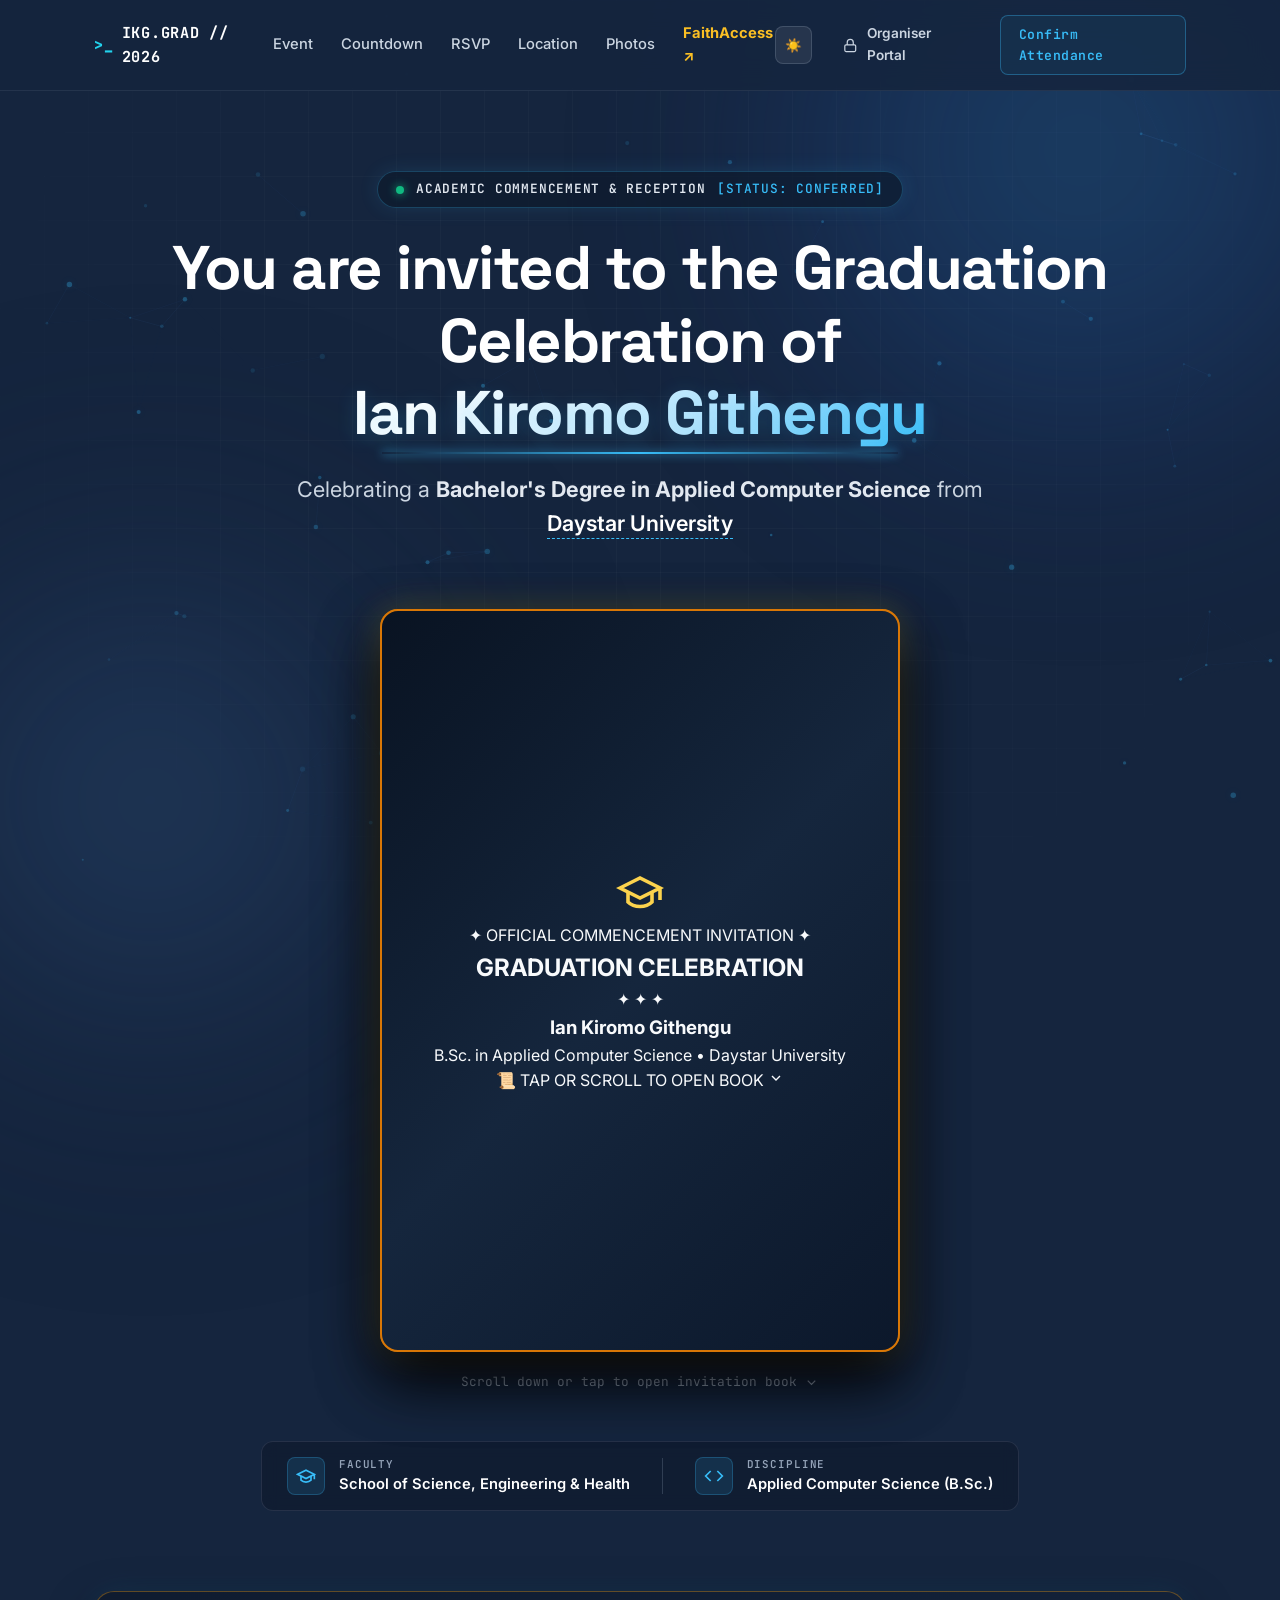
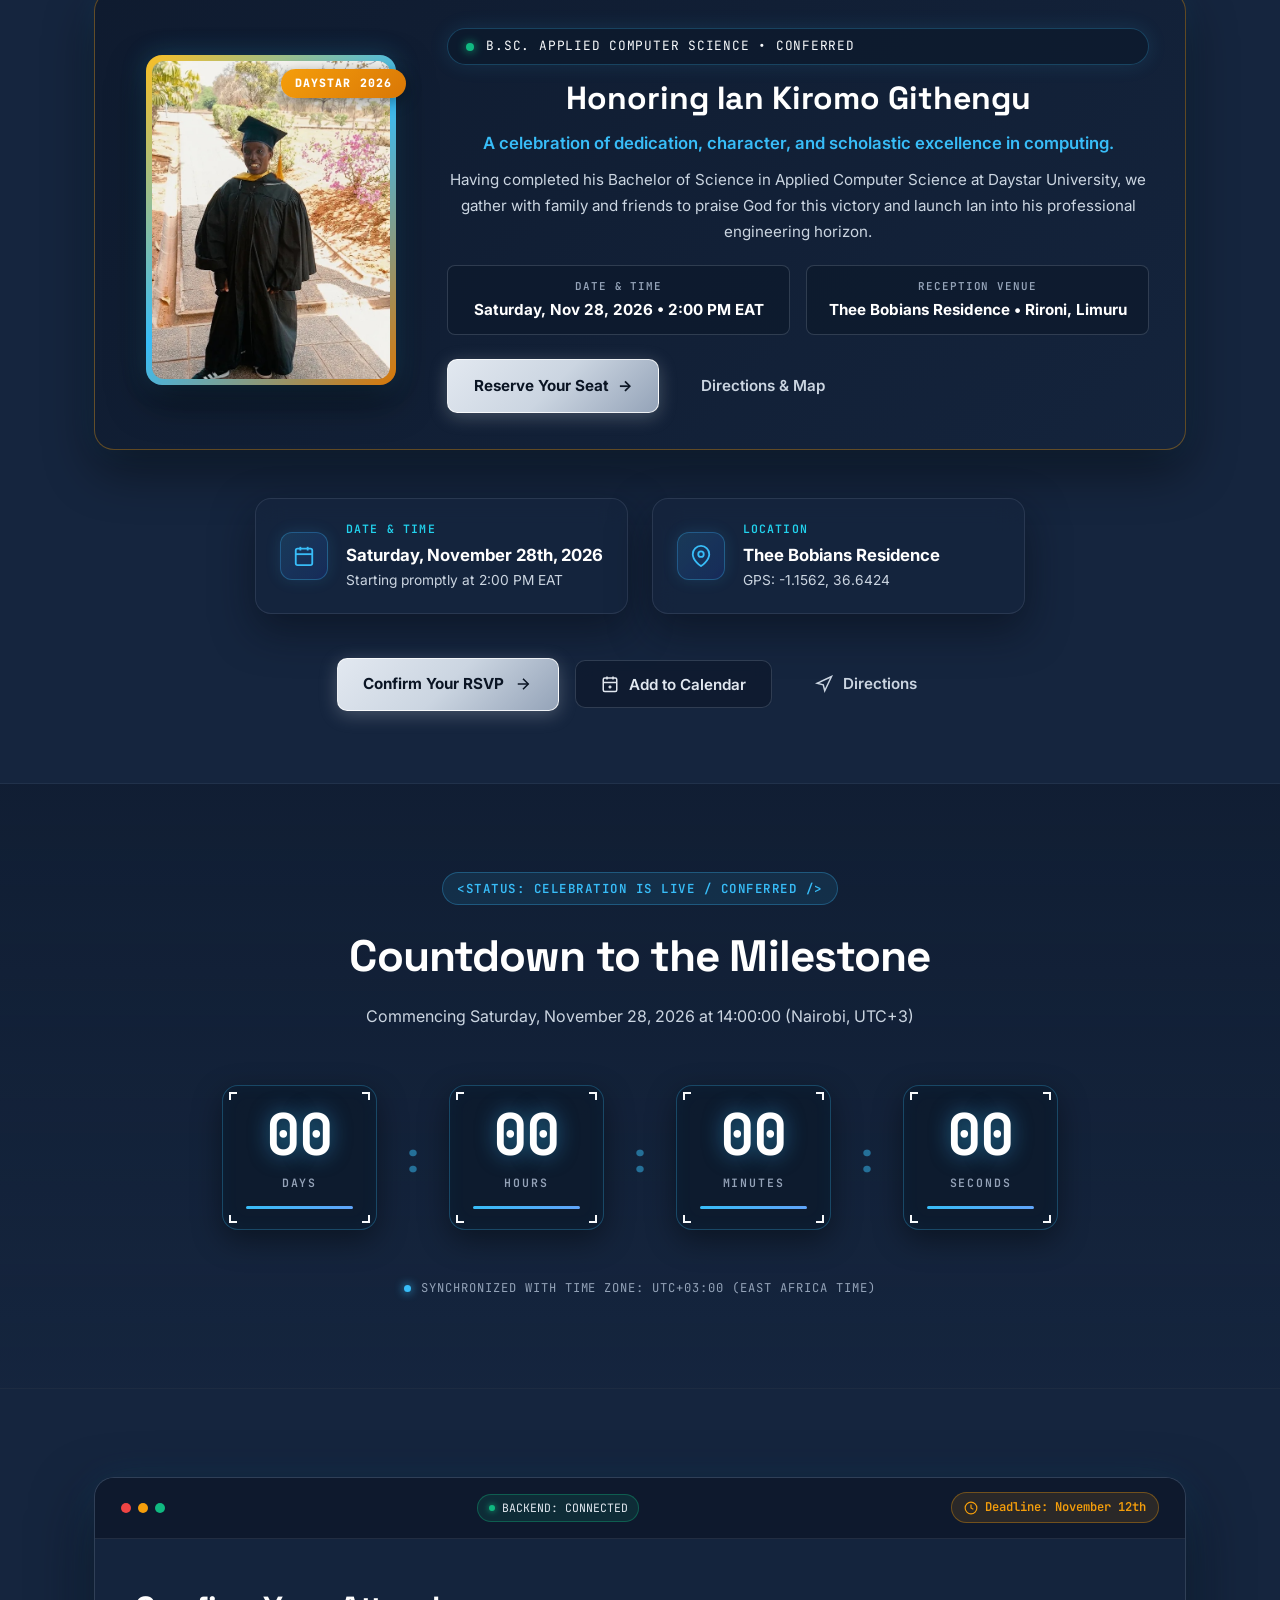
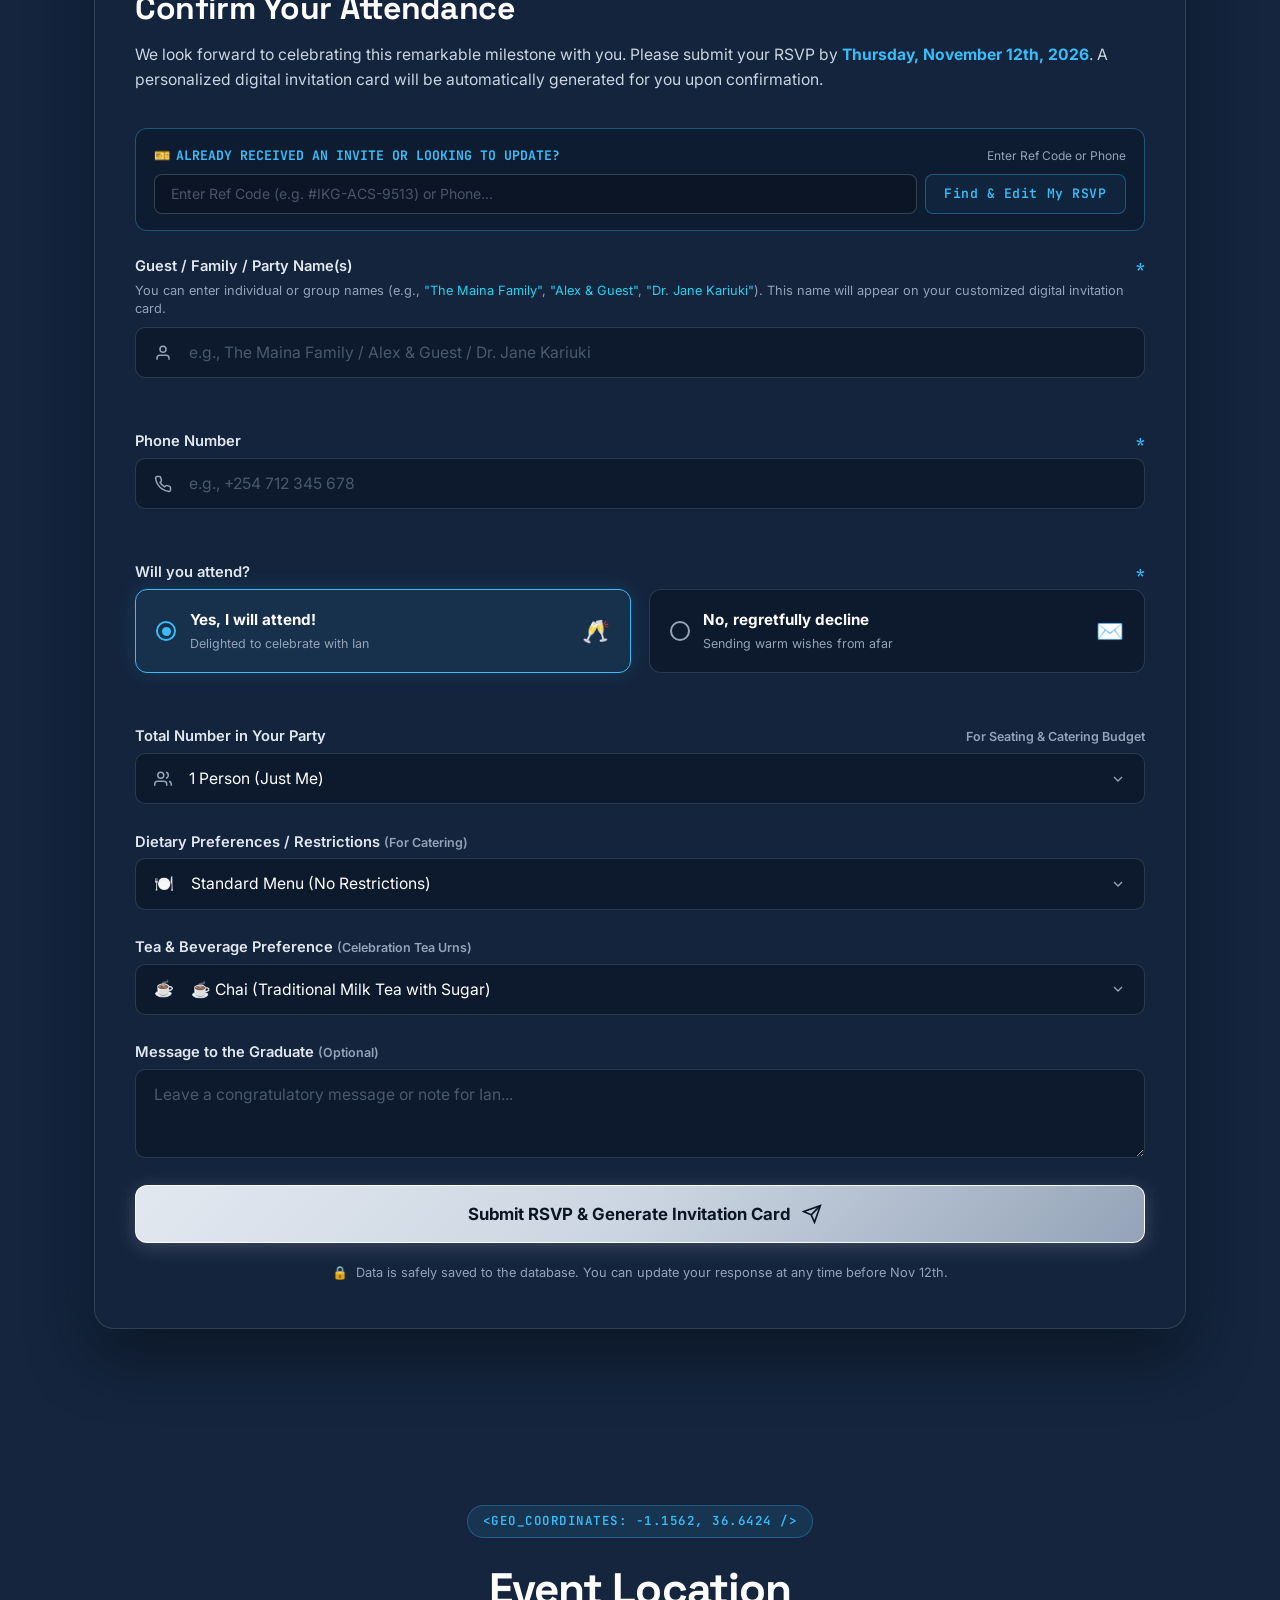
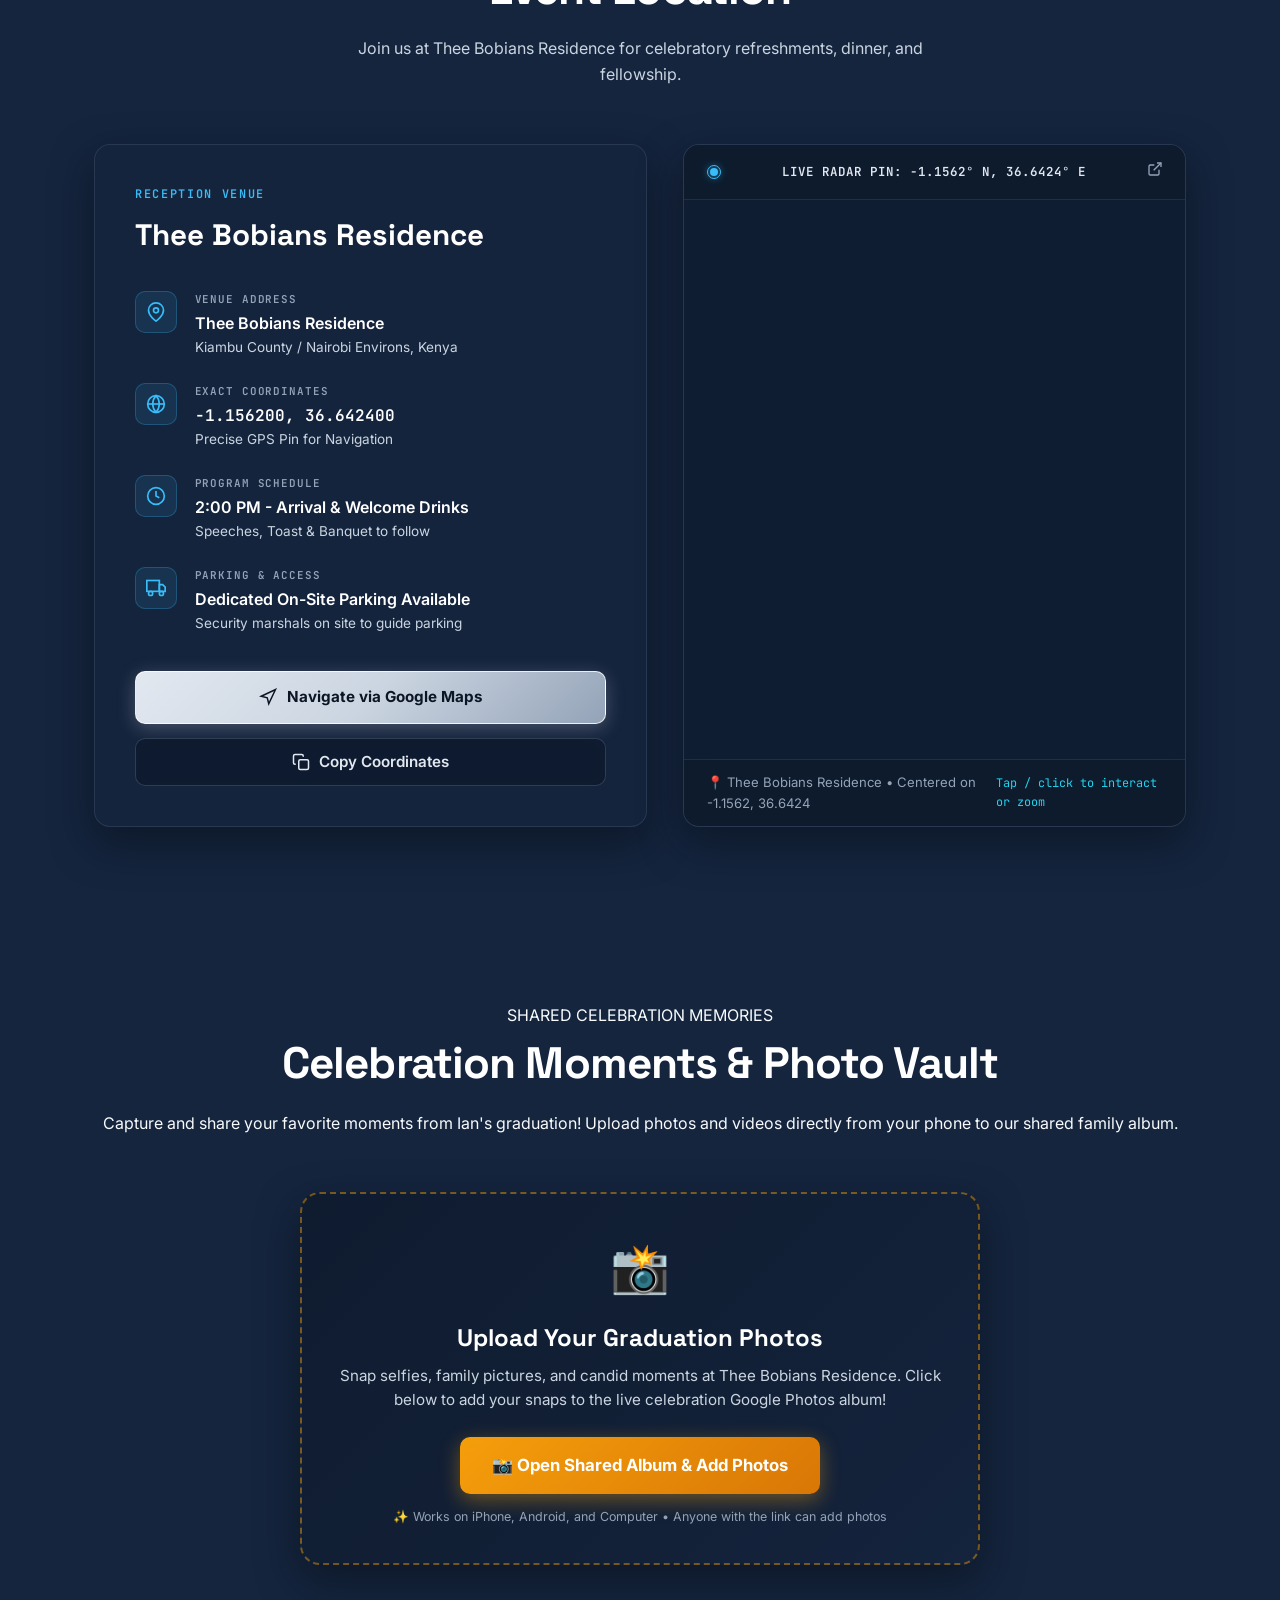
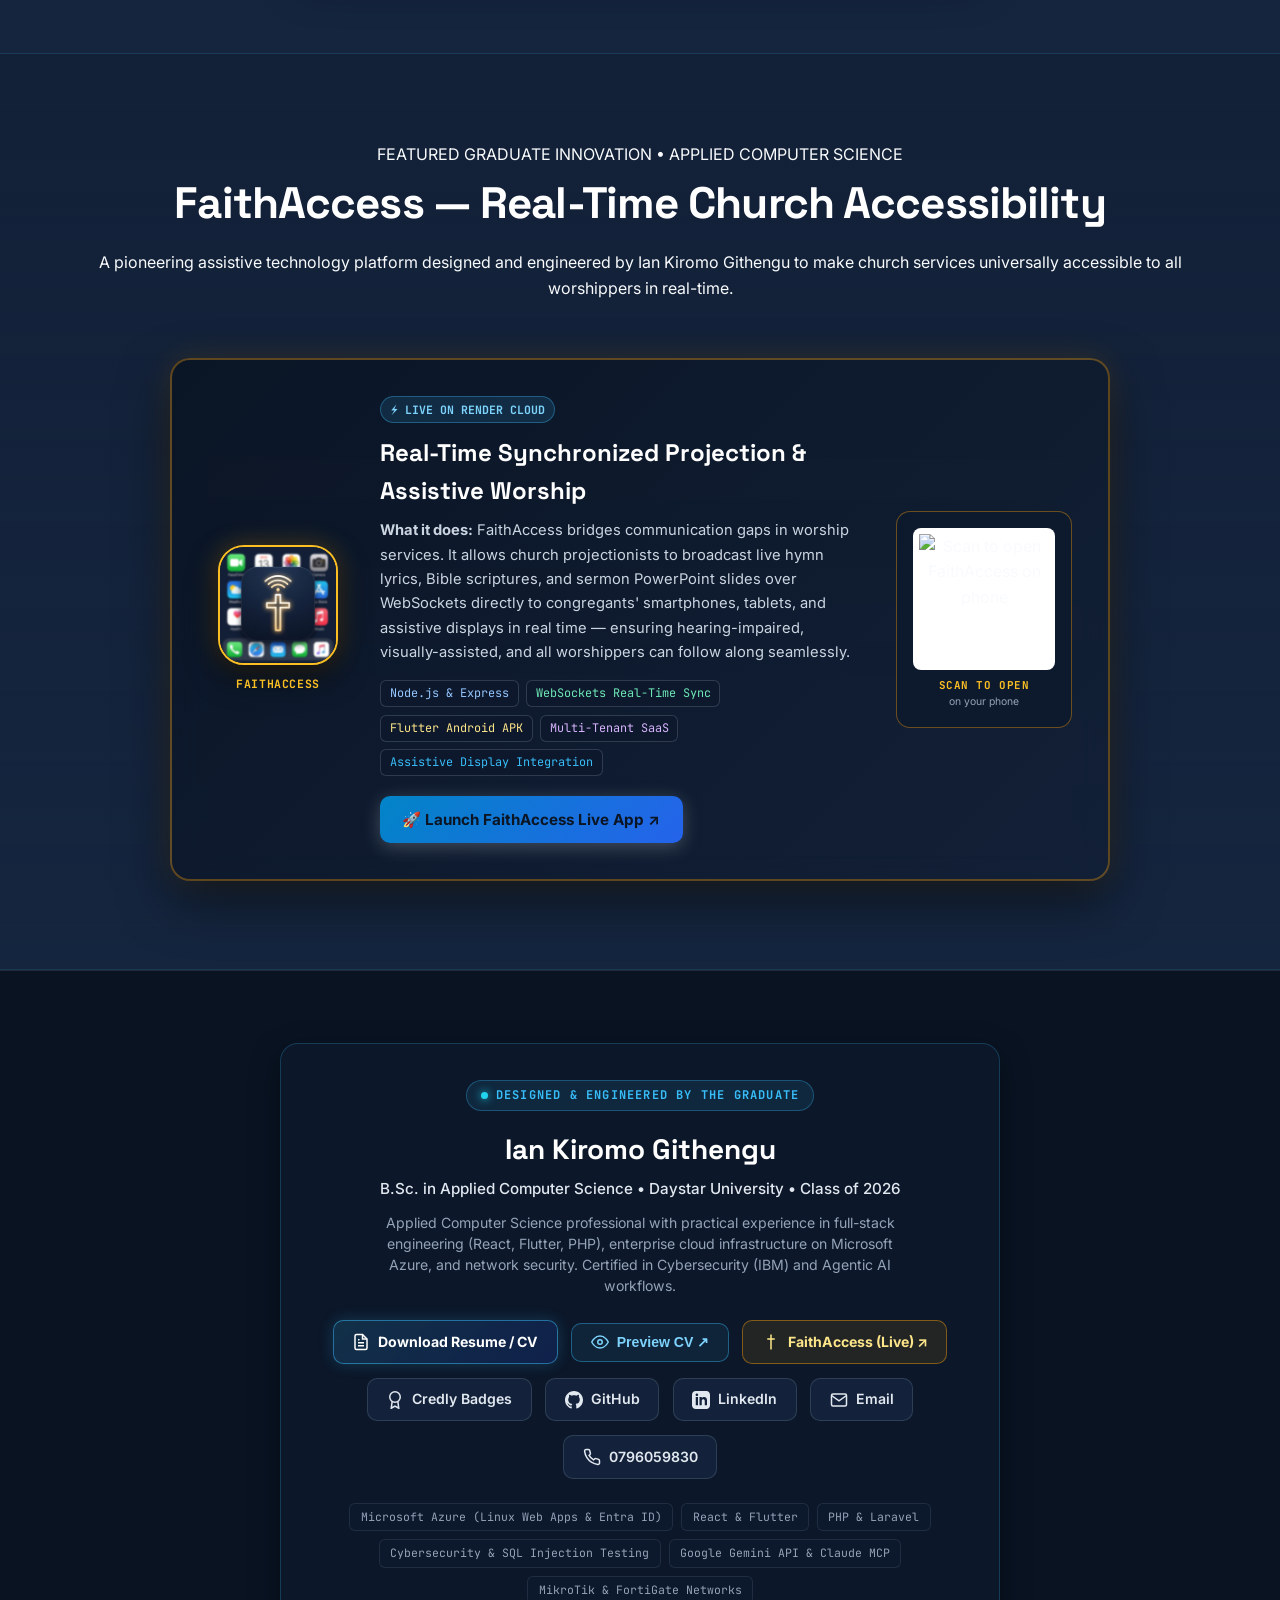
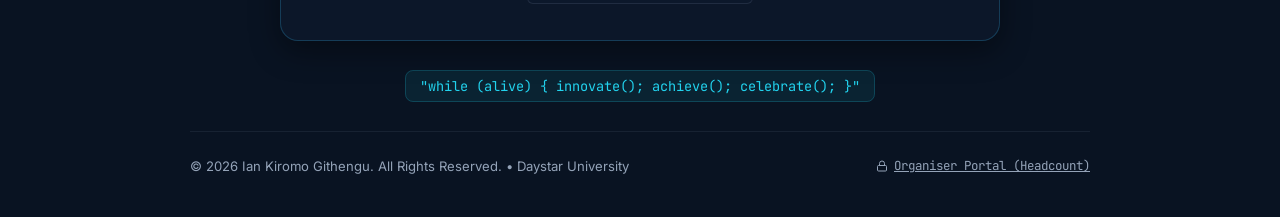
==== commit 8eebd7f8: "feat: integrate authentic 2-page CV with interactive preview modal and updated profile credentials" ====
--- a/index.html
+++ b/index.html
@@ -1074,13 +1074,13 @@
           B.Sc. in Applied Computer Science &bull; Daystar University &bull; Class of 2026
         </p>
         <p class="designer-bio">
-          Passionate about full-stack software engineering, modern web architectures, and cloud-native computing.
+          Applied Computer Science professional with practical experience in full-stack engineering (React, Flutter, PHP), enterprise cloud infrastructure on Microsoft Azure, and network security. Certified in Cybersecurity (IBM) and Agentic AI workflows.
         </p>
 
         <!-- Professional Portfolio & CV Links -->
         <div class="portfolio-links">
 
-          <!-- Requirement 1: CV / Resume Download Integration (Opens local PDF) -->
+          <!-- Requirement 1: CV / Resume Download Integration (Opens authentic PDF) -->
           <a href="Ian_Kiromo_Githengu_CV.pdf" target="_blank" rel="noopener noreferrer"
             class="portfolio-link-btn highlight-cv-btn" title="Download Ian Kiromo Githengu's Curriculum Vitae (PDF)">
             <svg width="18" height="18" viewBox="0 0 24 24" fill="none" stroke="currentColor" stroke-width="2">
@@ -1093,6 +1093,16 @@
             <span class="font-bold">Download Resume / CV</span>
           </a>
 
+          <!-- CV Interactive Quick Preview Button -->
+          <button type="button" id="open-cv-modal-btn" class="portfolio-link-btn" title="Preview Ian Kiromo's 2-Page CV"
+            style="border-color: rgba(56, 189, 248, 0.4); color: #7dd3fc; background: rgba(56, 189, 248, 0.08); cursor: pointer;">
+            <svg width="18" height="18" viewBox="0 0 24 24" fill="none" stroke="currentColor" stroke-width="2">
+              <path d="M1 12s4-8 11-8 11 8 11 8-4 8-11 8-11-8-11-8z" />
+              <circle cx="12" cy="12" r="3" />
+            </svg>
+            <span>Preview CV ↗</span>
+          </button>
+
           <!-- Featured Project: FaithAccess -->
           <a href="https://faithaccess.onrender.com/" target="_blank" rel="noopener noreferrer"
             class="portfolio-link-btn" title="FaithAccess — Real-Time Church Accessibility System by Ian Kiromo"
@@ -1103,6 +1113,16 @@
             <span class="font-bold">FaithAccess (Live) ↗</span>
           </a>
 
+          <!-- IBM Credly Badge Verification -->
+          <a href="https://www.credly.com/users/ian-kiromo" target="_blank" rel="noopener noreferrer" class="portfolio-link-btn"
+            title="Credly Professional Certifications — Ian Kiromo">
+            <svg width="18" height="18" viewBox="0 0 24 24" fill="none" stroke="currentColor" stroke-width="2">
+              <circle cx="12" cy="8" r="7" />
+              <polyline points="8.21 13.89 7 23 12 20 17 23 15.79 13.88" />
+            </svg>
+            <span>Credly Badges</span>
+          </a>
+
           <a href="https://github.com/Khale-Git" target="_blank" rel="noopener noreferrer" class="portfolio-link-btn"
             title="GitHub Profile (@Khale-Git)">
             <svg width="18" height="18" viewBox="0 0 24 24" fill="currentColor">
@@ -1128,14 +1148,23 @@
             </svg>
             <span>Email</span>
           </a>
-        </div>
-
-        <!-- Tech Stack Tags -->
+
+          <a href="tel:+254796059830" class="portfolio-link-btn" title="Direct Phone / WhatsApp (+254 796059830)">
+            <svg width="18" height="18" viewBox="0 0 24 24" fill="none" stroke="currentColor" stroke-width="2">
+              <path d="M22 16.92v3a2 2 0 0 1-2.18 2 19.79 19.79 0 0 1-8.63-3.07 19.5 19.5 0 0 1-6-6 19.79 19.79 0 0 1-3.07-8.67A2 2 0 0 1 4.11 2h3a2 2 0 0 1 2 1.72 12.84 12.84 0 0 0 .7 2.81 2 2 0 0 1-.45 2.11L8.09 9.91a16 16 0 0 0 6 6l1.27-1.27a2 2 0 0 1 2.11-.45 12.84 12.84 0 0 0 2.81.7A2 2 0 0 1 22 16.92z" />
+            </svg>
+            <span>0796059830</span>
+          </a>
+        </div>
+
+        <!-- Tech Stack Tags from Authentic CV -->
         <div class="tech-stack-pills">
-          <span class="tech-pill">HTML5 Canvas (Dynamic Cards)</span>
-          <span class="tech-pill">Vanilla CSS (Custom Tokens)</span>
-          <span class="tech-pill">Client-Side Async JS</span>
-          <span class="tech-pill">Python Backend API</span>
+          <span class="tech-pill">Microsoft Azure (Linux Web Apps &amp; Entra ID)</span>
+          <span class="tech-pill">React &amp; Flutter</span>
+          <span class="tech-pill">PHP &amp; Laravel</span>
+          <span class="tech-pill">Cybersecurity &amp; SQL Injection Testing</span>
+          <span class="tech-pill">Google Gemini API &amp; Claude MCP</span>
+          <span class="tech-pill">MikroTik &amp; FortiGate Networks</span>
         </div>
       </div>
 
@@ -1200,6 +1229,44 @@
     </div>
   </dialog>
 
+  <!-- ===================================================================
+       CV / RESUME INTERACTIVE PREVIEW MODAL
+       =================================================================== -->
+  <dialog id="cv-modal" class="cyber-modal" style="max-width: 960px; width: 95vw; background: transparent;">
+    <div class="modal-card" style="padding: 1.5rem; background: #0f1d33; border: 1.5px solid rgba(56, 189, 248, 0.4); border-radius: 16px; box-shadow: 0 25px 70px rgba(0,0,0,0.85), 0 0 30px rgba(56, 189, 248, 0.2);">
+      <div class="modal-header" style="display: flex; justify-content: space-between; align-items: center; margin-bottom: 1rem; padding-bottom: 0.75rem; border-bottom: 1px solid rgba(148, 163, 184, 0.2);">
+        <div>
+          <h3 style="margin: 0; font-family: var(--font-display, 'Space Grotesk', sans-serif); font-size: 1.25rem; color: #ffffff;">
+            📄 Curriculum Vitae — Ian Kiromo Githengu
+          </h3>
+          <p style="margin: 0.25rem 0 0; font-size: 0.8rem; color: #94a3b8;">
+            B.Sc. Applied Computer Science &bull; Full-Stack, Cloud &amp; Cybersecurity
+          </p>
+        </div>
+        <div style="display: flex; gap: 0.6rem; align-items: center;">
+          <a href="Ian_Kiromo_Githengu_CV.pdf" download="Ian_Kiromo_Githengu_CV.pdf" class="btn btn-sm btn-primary-tech" style="text-decoration: none; padding: 0.45rem 0.9rem; font-size: 0.82rem; display: inline-flex; align-items: center; gap: 0.4rem; background: linear-gradient(135deg, #0284c7, #2563eb); border: none; font-weight: 700;">
+            💾 Download PDF
+          </a>
+          <button id="close-cv-modal-btn" class="modal-close" aria-label="Close CV dialog" style="position: static; font-size: 1.6rem; line-height: 1; cursor: pointer;">&times;</button>
+        </div>
+      </div>
+      <div class="modal-body" style="padding: 0;">
+        <div style="width: 100%; height: 75vh; min-height: 480px; max-height: 820px; border-radius: 10px; overflow: hidden; background: #0b1322; border: 1px solid rgba(56, 189, 248, 0.25);">
+          <object data="Ian_Kiromo_Githengu_CV.pdf#toolbar=1&amp;navpanes=0" type="application/pdf" width="100%" height="100%">
+            <iframe src="Ian_Kiromo_Githengu_CV.pdf" width="100%" height="100%" style="border: none;">
+              <div style="padding: 2.5rem; text-align: center; color: #cbd5e1;">
+                <p style="margin-bottom: 1rem;">Click below to view or download Ian Kiromo's 2-page Curriculum Vitae:</p>
+                <a href="Ian_Kiromo_Githengu_CV.pdf" target="_blank" rel="noopener noreferrer" class="btn btn-primary-tech">
+                  Open CV in New Window ↗
+                </a>
+              </div>
+            </iframe>
+          </object>
+        </div>
+      </div>
+    </div>
+  </dialog>
+
   <!-- Organiser and Headcount operations are on dedicated standalone page: admin.html -->
 
   <!-- Confetti Canvas for Celebration on RSVP -->
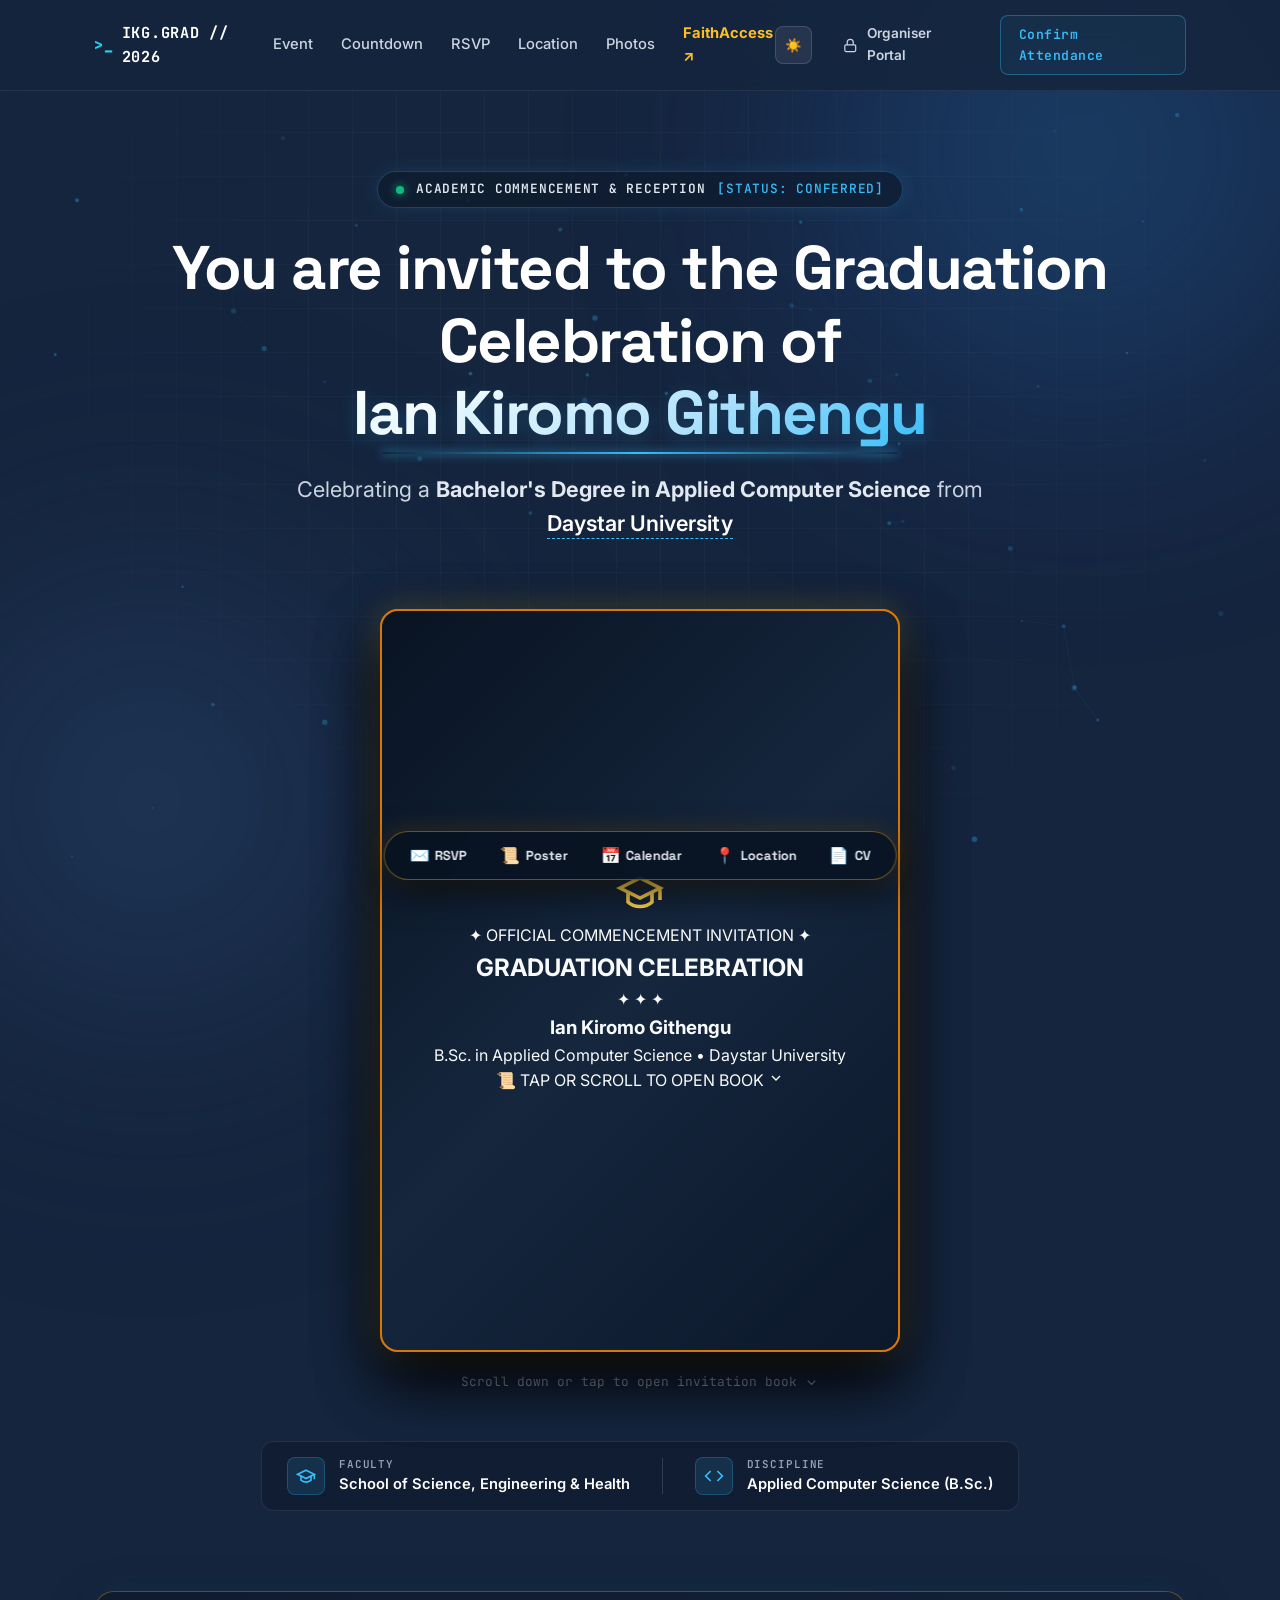
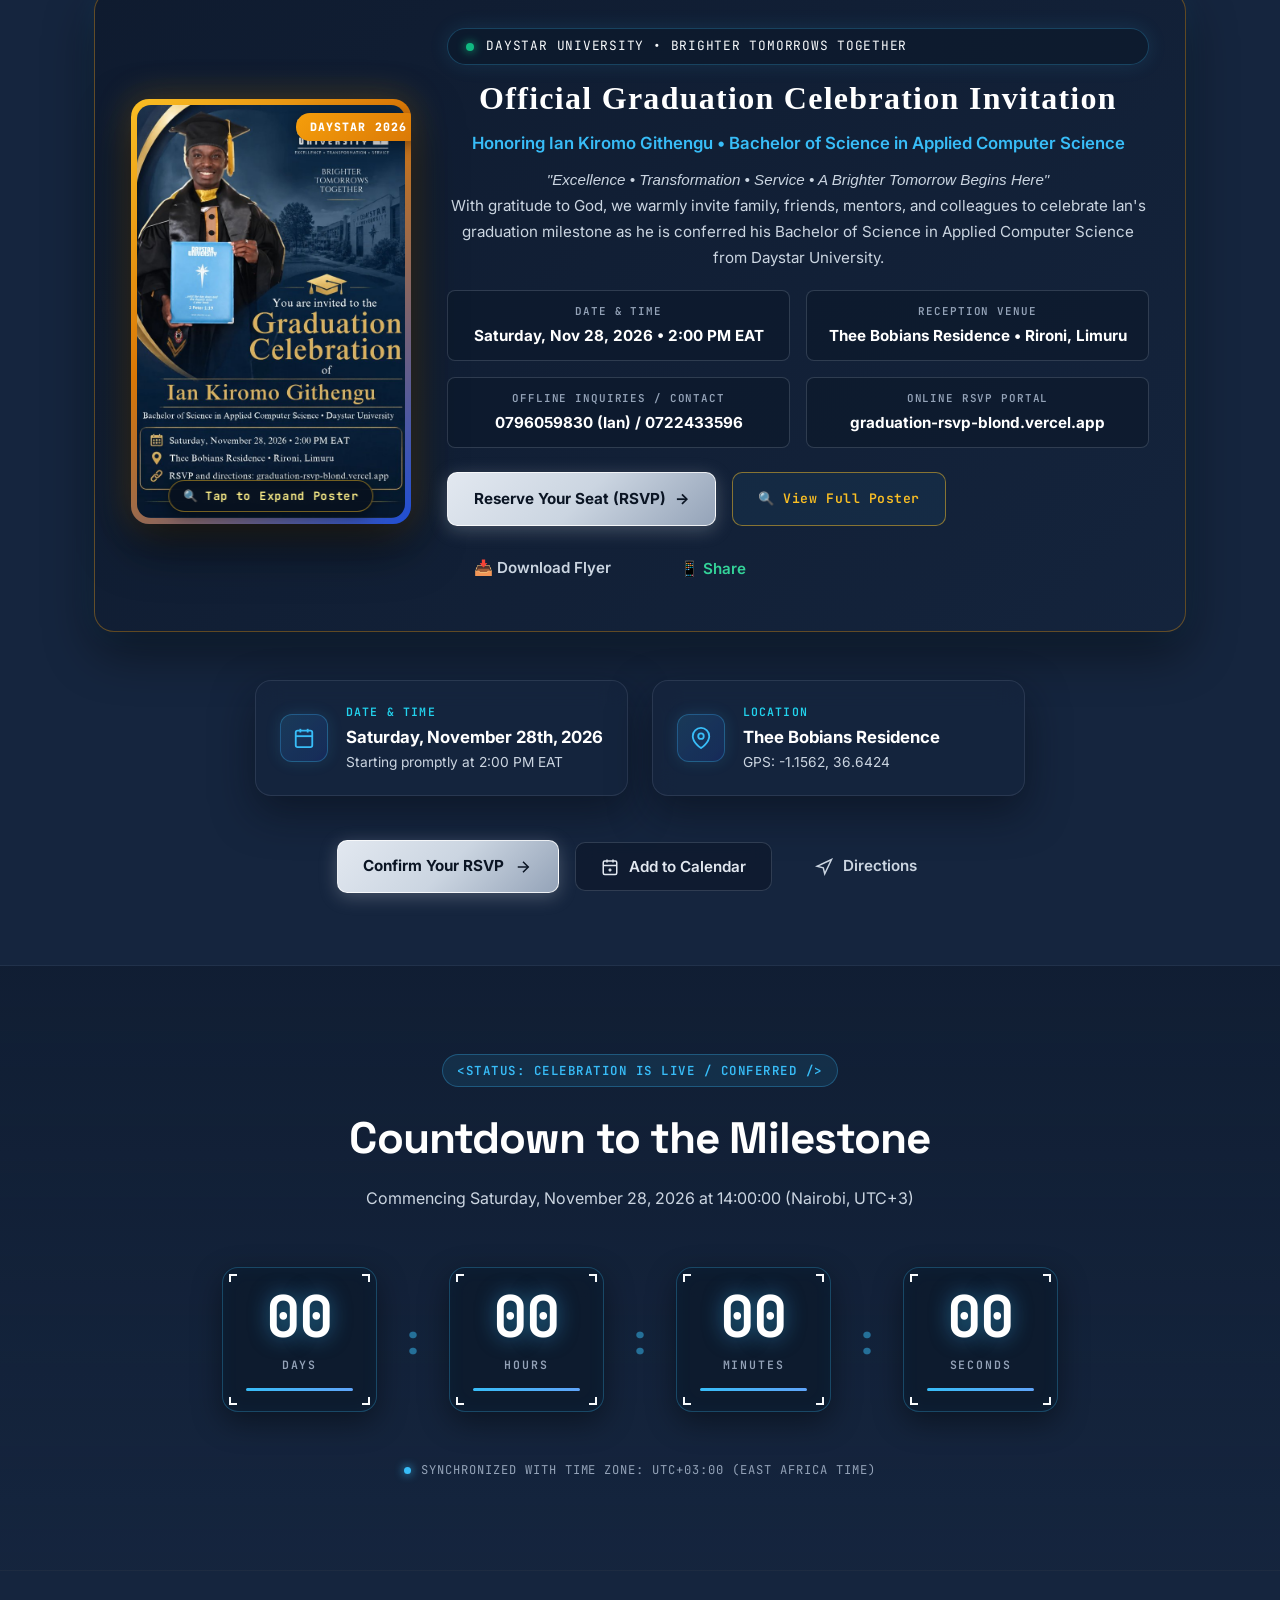
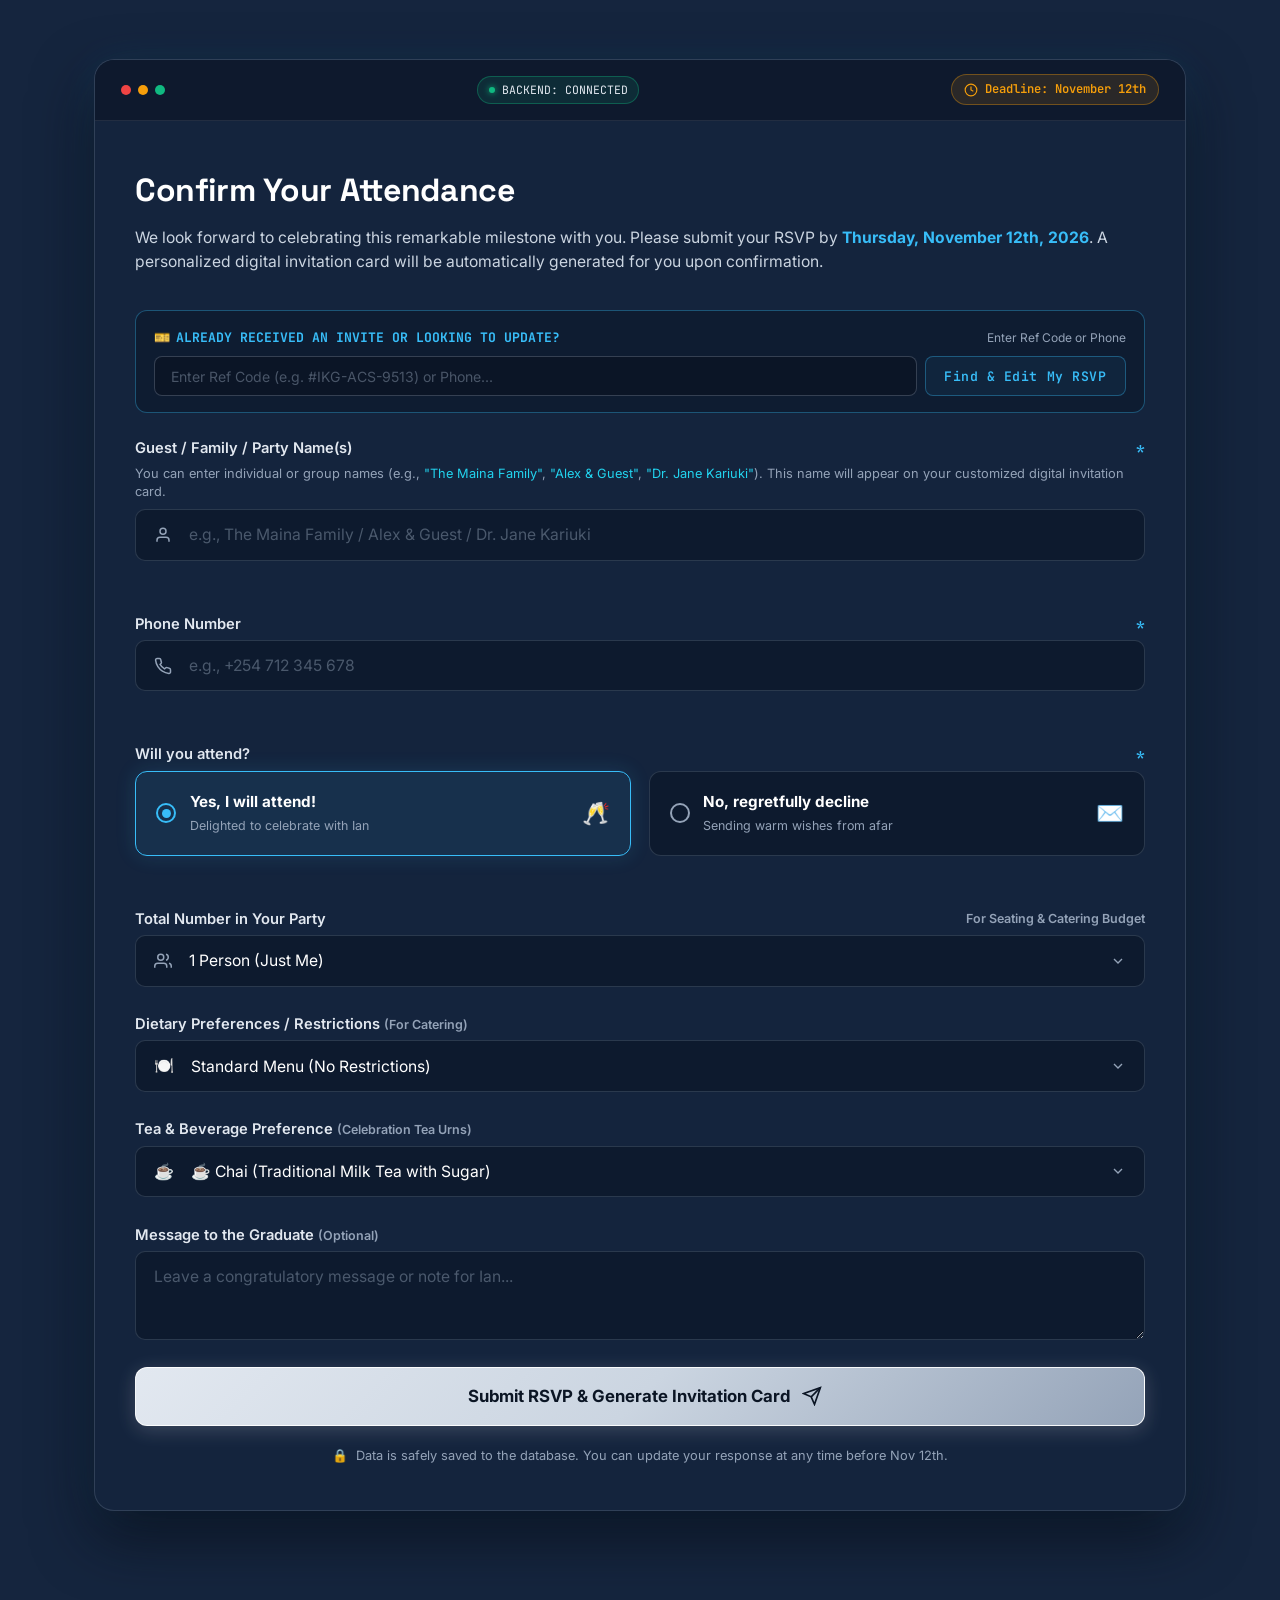
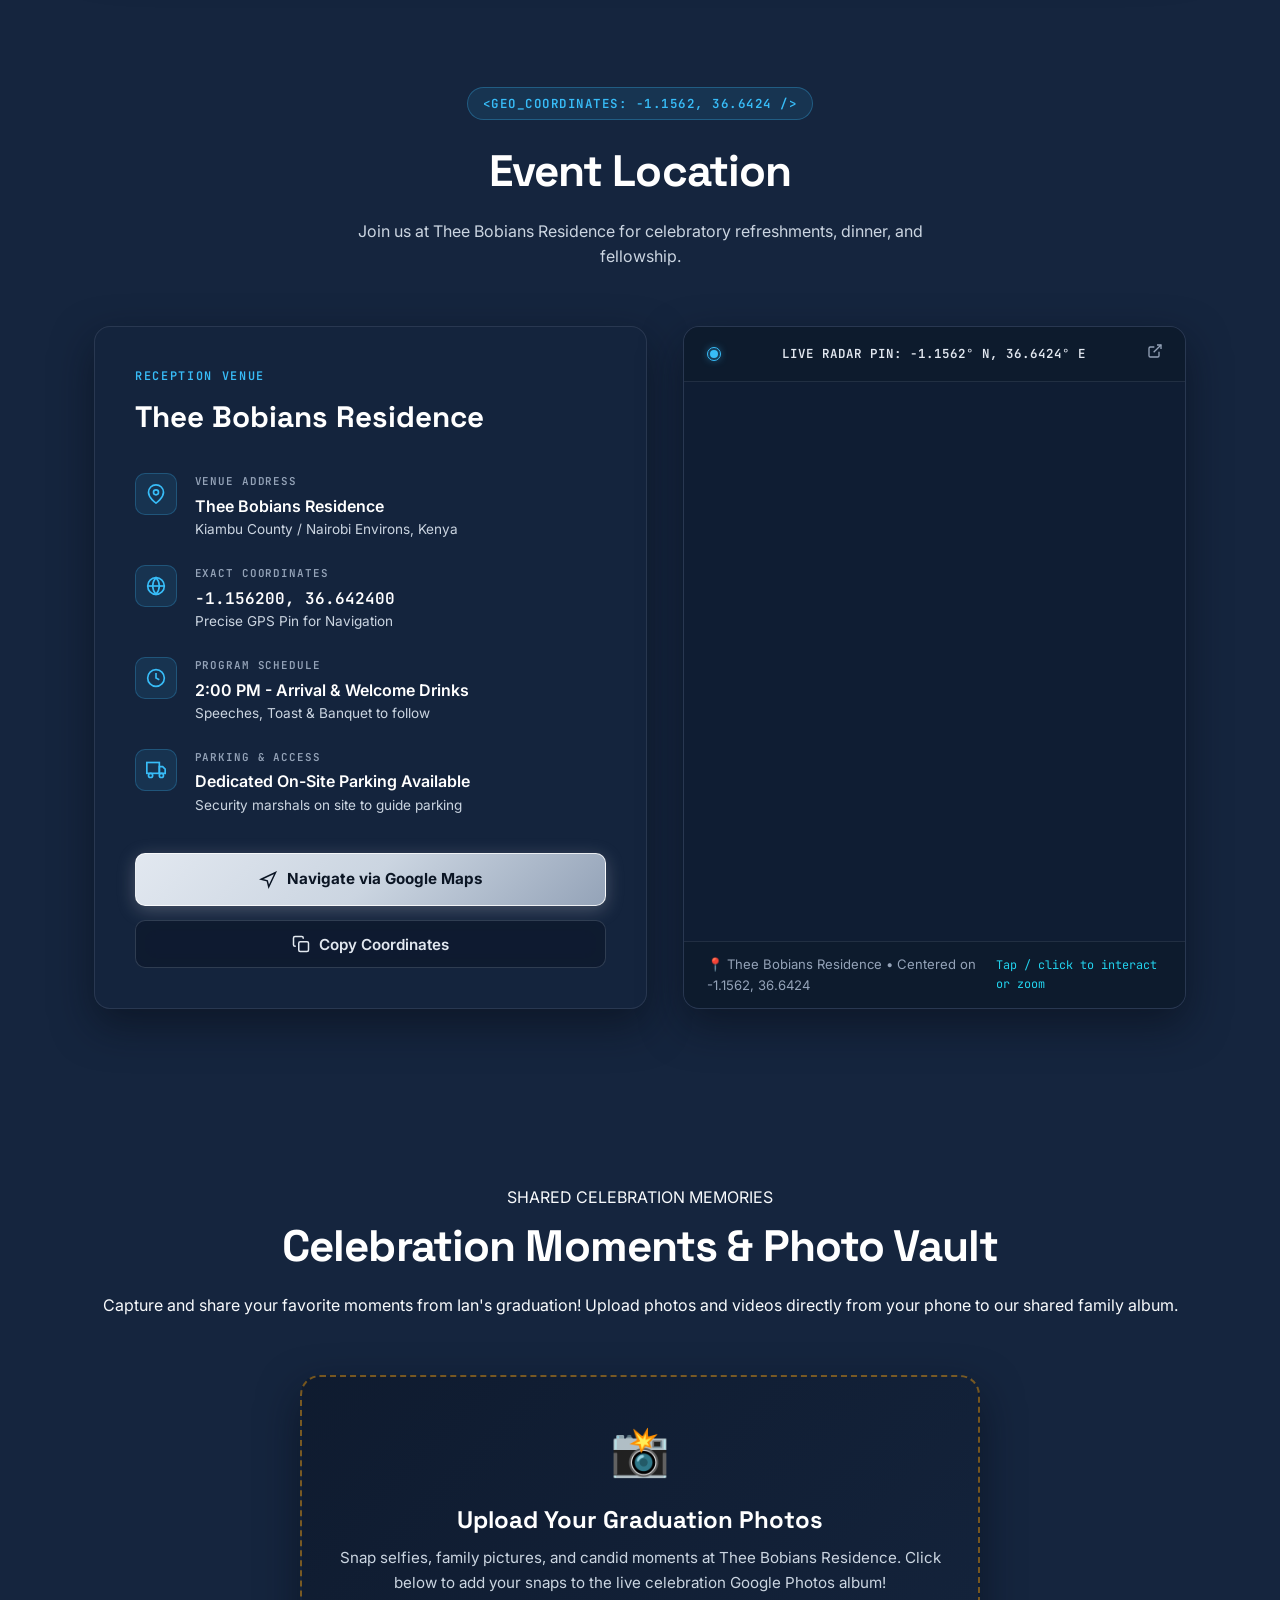
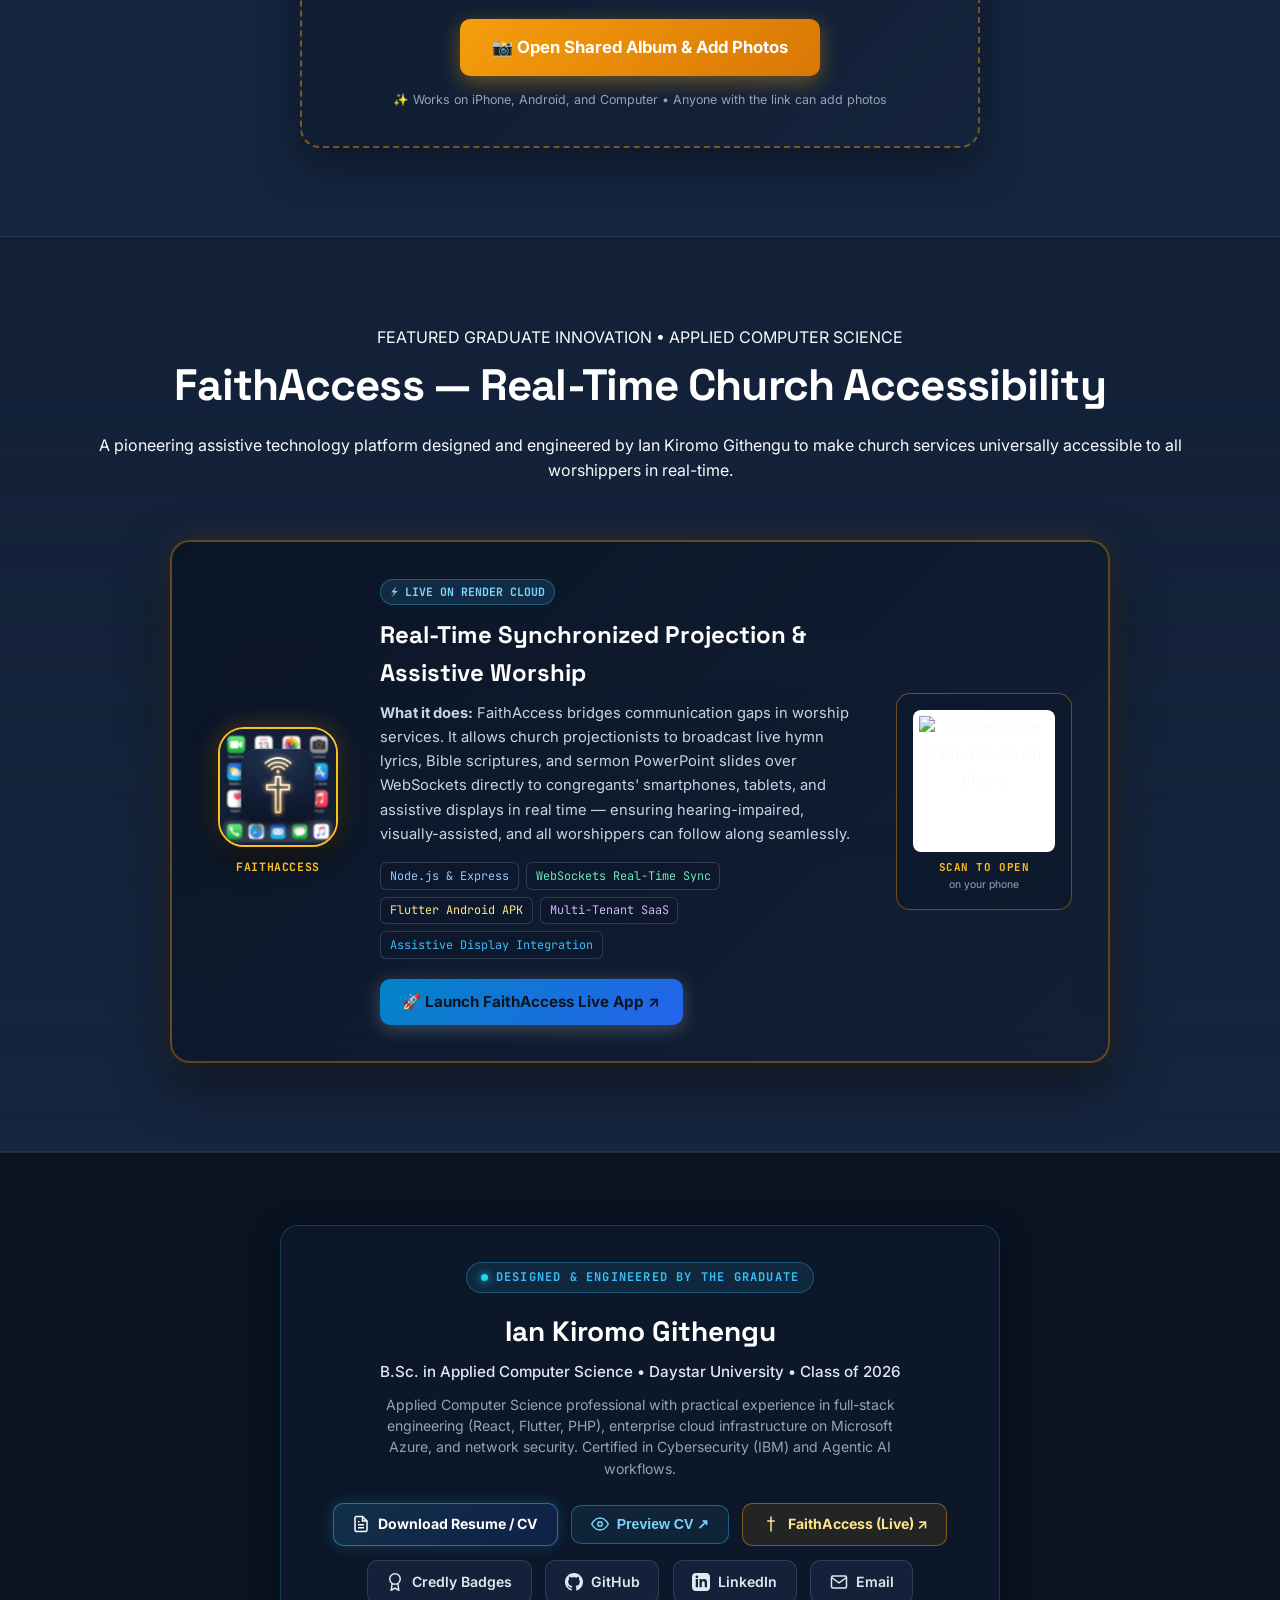
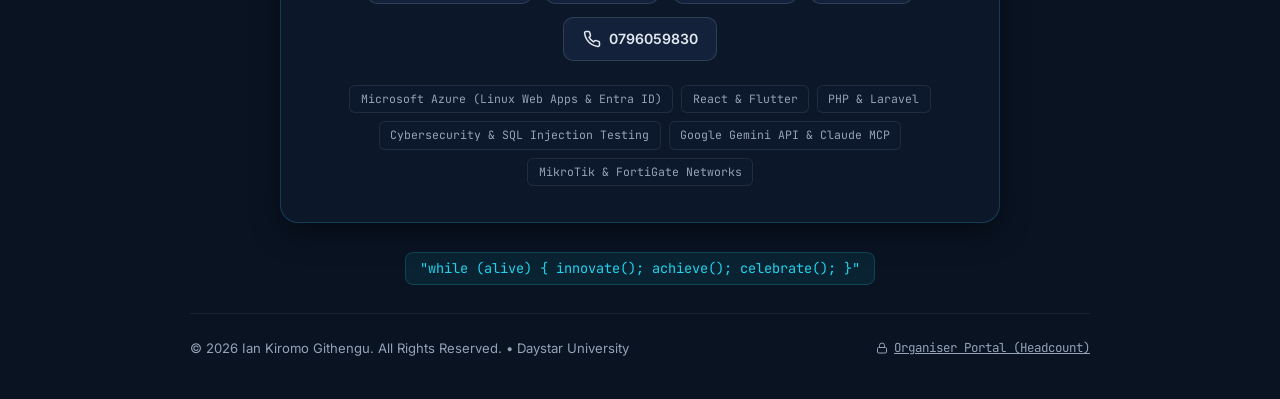
==== commit 7f2ed037: "feat: feature official Daystar poster on landing page with fullscreen lightbox, floating quick dock," ====
--- a/index.html
+++ b/index.html
@@ -235,23 +235,26 @@
           </div>
         </div>
 
-        <!-- Graduate Milestone Honor Spotlight with Official Regalia Photo -->
+        <!-- Graduate Milestone Honor Spotlight with Official Daystar Celebration Poster -->
         <div class="graduate-spotlight-card fade-in-up delay-4">
           <div class="spotlight-portrait-col">
-            <div class="spotlight-frame">
-              <img src="assets/images/ian-graduation.jpg" alt="Ian Kiromo Githengu in Graduation Gown and Cap" class="spotlight-portrait-img">
+            <div class="spotlight-frame official-poster-frame" id="open-poster-lightbox-btn" title="Click to view full-resolution Daystar Celebration Poster" style="cursor: pointer;">
+              <img src="assets/images/ian-daystar-poster.jpg" alt="Ian Kiromo Githengu - Official Daystar University Graduation Invitation Poster" class="spotlight-portrait-img poster-glow-img">
               <div class="spotlight-badge">DAYSTAR 2026</div>
+              <div class="poster-tap-overlay">
+                <span>🔍 Tap to Expand Poster</span>
+              </div>
             </div>
           </div>
           <div class="spotlight-info-col">
-            <div class="tech-chip"><span class="chip-dot"></span> B.SC. APPLIED COMPUTER SCIENCE &bull; CONFERRED</div>
-            <h2 class="spotlight-title">Honoring Ian Kiromo Githengu</h2>
+            <div class="tech-chip"><span class="chip-dot"></span> DAYSTAR UNIVERSITY &bull; BRIGHTER TOMORROWS TOGETHER</div>
+            <h2 class="spotlight-title" style="font-family: 'Cinzel', serif; letter-spacing: 0.04em;">Official Graduation Celebration Invitation</h2>
             <p class="spotlight-lead">
-              A celebration of dedication, character, and scholastic excellence in computing.
+              Honoring Ian Kiromo Githengu &bull; Bachelor of Science in Applied Computer Science
             </p>
             <p class="spotlight-desc">
-              Having completed his Bachelor of Science in Applied Computer Science at Daystar University, 
-              we gather with family and friends to praise God for this victory and launch Ian into his professional engineering horizon.
+              <em>"Excellence &bull; Transformation &bull; Service &bull; A Brighter Tomorrow Begins Here"</em><br>
+              With gratitude to God, we warmly invite family, friends, mentors, and colleagues to celebrate Ian's graduation milestone as he is conferred his Bachelor of Science in Applied Computer Science from Daystar University.
             </p>
             <div class="spotlight-details-deck">
               <div class="spotlight-detail-item">
@@ -262,10 +265,26 @@
                 <span class="detail-label">RECEPTION VENUE</span>
                 <span class="detail-val">Thee Bobians Residence &bull; Rironi, Limuru</span>
               </div>
+              <div class="spotlight-detail-item">
+                <span class="detail-label">OFFLINE INQUIRIES / CONTACT</span>
+                <span class="detail-val">0796059830 (Ian) / 0722433596</span>
+              </div>
+              <div class="spotlight-detail-item">
+                <span class="detail-label">ONLINE RSVP PORTAL</span>
+                <span class="detail-val">graduation-rsvp-blond.vercel.app</span>
+              </div>
             </div>
             <div class="spotlight-actions">
-              <a href="#rsvp" class="btn btn-primary-tech"><span>Reserve Your Seat</span> &rarr;</a>
-              <a href="#location" class="btn btn-ghost-tech"><span>Directions &amp; Map</span></a>
+              <a href="#rsvp" class="btn btn-primary-tech"><span>Reserve Your Seat (RSVP)</span> &rarr;</a>
+              <button type="button" class="btn btn-outline-cyber" id="spotlight-view-poster-btn" style="color: #fbbf24; border-color: rgba(251, 191, 36, 0.5);">
+                <span>🔍 View Full Poster</span>
+              </button>
+              <a href="assets/images/ian-daystar-poster.jpg" download="Ian_Kiromo_Daystar_Graduation_Poster.jpg" class="btn btn-ghost-tech" title="Download High-Resolution Invitation Poster">
+                <span>📥 Download Flyer</span>
+              </a>
+              <button type="button" class="btn btn-ghost-tech" id="spotlight-share-poster-btn" title="Share via WhatsApp" style="color: #34d399;">
+                <span>📱 Share</span>
+              </button>
             </div>
           </div>
         </div>
@@ -1267,6 +1286,59 @@
     </div>
   </dialog>
 
+  <!-- ===================================================================
+       OFFICIAL DAYSTAR POSTER FULLSCREEN LIGHTBOX MODAL
+       =================================================================== -->
+  <dialog id="poster-lightbox-modal" class="cyber-modal poster-lightbox" style="max-width: 840px; width: 95vw; background: transparent;">
+    <div class="modal-card" style="padding: 1.25rem; background: rgba(9, 19, 34, 0.96); border: 1.5px solid rgba(251, 191, 36, 0.45); border-radius: 18px; box-shadow: 0 30px 80px rgba(0,0,0,0.9), 0 0 40px rgba(245, 158, 11, 0.25);">
+      <div class="modal-header" style="display: flex; justify-content: space-between; align-items: center; margin-bottom: 0.85rem; padding-bottom: 0.65rem; border-bottom: 1px solid rgba(148, 163, 184, 0.2);">
+        <div>
+          <h3 style="margin: 0; font-family: 'Cinzel', serif; font-size: 1.15rem; color: #ffffff; letter-spacing: 0.05em;">
+            🎓 Official Graduation Celebration Poster
+          </h3>
+          <p style="margin: 0.2rem 0 0; font-size: 0.78rem; color: #94a3b8;">
+            Daystar University &bull; Ian Kiromo Githengu &bull; Class of 2026
+          </p>
+        </div>
+        <div style="display: flex; gap: 0.5rem; align-items: center;">
+          <a href="assets/images/ian-daystar-poster.jpg" download="Ian_Kiromo_Daystar_Graduation_Poster.jpg" class="btn btn-sm btn-primary-tech" style="text-decoration: none; padding: 0.4rem 0.85rem; font-size: 0.8rem; display: inline-flex; align-items: center; gap: 0.4rem; background: linear-gradient(135deg, #f59e0b, #d97706); border: none; font-weight: 700;">
+            📥 Download High-Res
+          </a>
+          <button id="close-poster-lightbox-btn" class="modal-close" aria-label="Close poster dialog" style="position: static; font-size: 1.6rem; line-height: 1; cursor: pointer;">&times;</button>
+        </div>
+      </div>
+      <div class="modal-body" style="padding: 0; display: flex; justify-content: center; align-items: center;">
+        <div style="position: relative; max-height: 78vh; overflow: auto; text-align: center; border-radius: 12px; background: #07111e; padding: 6px; border: 2px solid rgba(251, 191, 36, 0.35);">
+          <img src="assets/images/ian-daystar-poster.jpg" alt="Daystar University Graduation Invitation Poster - Ian Kiromo Githengu" style="max-height: 74vh; width: auto; max-width: 100%; border-radius: 8px; display: block; margin: 0 auto; box-shadow: 0 10px 30px rgba(0,0,0,0.7);">
+        </div>
+      </div>
+    </div>
+  </dialog>
+
+  <!-- Modern Floating Quick-Action Glass Dock -->
+  <aside class="floating-quick-dock" aria-label="Quick actions dock">
+    <a href="#rsvp" class="dock-item" title="Confirm Attendance / RSVP">
+      <span class="dock-icon">✉️</span>
+      <span class="dock-label">RSVP</span>
+    </a>
+    <button type="button" class="dock-item" id="dock-poster-btn" title="View Official Daystar Poster">
+      <span class="dock-icon">📜</span>
+      <span class="dock-label">Poster</span>
+    </button>
+    <button type="button" class="dock-item" id="dock-cal-btn" title="Add to Calendar">
+      <span class="dock-icon">📅</span>
+      <span class="dock-label">Calendar</span>
+    </button>
+    <a href="#location" class="dock-item" title="Venue Map & Directions">
+      <span class="dock-icon">📍</span>
+      <span class="dock-label">Location</span>
+    </a>
+    <button type="button" class="dock-item" id="dock-cv-btn" title="Graduate CV">
+      <span class="dock-icon">📄</span>
+      <span class="dock-label">CV</span>
+    </button>
+  </aside>
+
   <!-- Organiser and Headcount operations are on dedicated standalone page: admin.html -->
 
   <!-- Confetti Canvas for Celebration on RSVP -->
--- a/style.css
+++ b/style.css
@@ -3712,3 +3712,140 @@
     justify-content: center;
   }
 }
+
+/* ===================================================================
+   DAYSTAR OFFICIAL GRADUATION POSTER & SPOTLIGHT ENHANCEMENTS
+   =================================================================== */
+.official-poster-frame {
+  max-width: 300px !important;
+  height: 425px !important;
+  border-radius: 18px !important;
+  background: linear-gradient(135deg, #fbbf24 0%, #d97706 40%, #1d4ed8 100%) !important;
+  box-shadow: 0 20px 50px rgba(0, 0, 0, 0.65), 0 0 35px rgba(245, 158, 11, 0.3) !important;
+  transition: transform 0.3s cubic-bezier(0.34, 1.56, 0.64, 1), box-shadow 0.3s ease;
+  overflow: hidden;
+  cursor: pointer;
+}
+
+.official-poster-frame:hover {
+  transform: translateY(-6px) scale(1.02);
+  box-shadow: 0 26px 65px rgba(0, 0, 0, 0.8), 0 0 45px rgba(245, 158, 11, 0.5) !important;
+}
+
+.poster-glow-img {
+  width: 100%;
+  height: 100%;
+  object-fit: cover;
+  border-radius: 14px;
+  display: block;
+}
+
+.poster-tap-overlay {
+  position: absolute;
+  bottom: 12px;
+  left: 50%;
+  transform: translateX(-50%);
+  background: rgba(7, 17, 30, 0.88);
+  backdrop-filter: blur(8px);
+  border: 1px solid rgba(251, 191, 36, 0.45);
+  color: #fef08a;
+  font-family: var(--font-mono, monospace);
+  font-size: 0.72rem;
+  font-weight: 700;
+  letter-spacing: 0.06em;
+  padding: 0.35rem 0.85rem;
+  border-radius: 999px;
+  box-shadow: 0 4px 15px rgba(0,0,0,0.5);
+  transition: opacity 0.2s ease, transform 0.2s ease;
+  white-space: nowrap;
+  pointer-events: none;
+}
+
+.official-poster-frame:hover .poster-tap-overlay {
+  transform: translateX(-50%) scale(1.05);
+  background: rgba(245, 158, 11, 0.95);
+  color: #07111e;
+}
+
+/* ===================================================================
+   FLOATING QUICK-ACTION GLASS DOCK
+   =================================================================== */
+.floating-quick-dock {
+  position: fixed;
+  bottom: 1.25rem;
+  left: 50%;
+  transform: translateX(-50%);
+  z-index: 95;
+  background: rgba(9, 19, 34, 0.88);
+  backdrop-filter: blur(18px);
+  -webkit-backdrop-filter: blur(18px);
+  border: 1.5px solid rgba(251, 191, 36, 0.38);
+  border-radius: 999px;
+  padding: 0.35rem 0.75rem;
+  display: flex;
+  align-items: center;
+  gap: 0.45rem;
+  box-shadow: 0 12px 35px rgba(0, 0, 0, 0.65), 0 0 25px rgba(245, 158, 11, 0.2);
+  transition: all 0.3s ease;
+}
+
+[data-theme="light"] .floating-quick-dock {
+  background: rgba(255, 255, 255, 0.92) !important;
+  border-color: rgba(217, 119, 6, 0.35) !important;
+  box-shadow: 0 10px 30px rgba(15, 23, 42, 0.15) !important;
+}
+
+.dock-item {
+  display: inline-flex;
+  align-items: center;
+  gap: 0.35rem;
+  padding: 0.45rem 0.8rem;
+  border-radius: 999px;
+  color: #e2e8f0;
+  text-decoration: none;
+  font-family: var(--font-display, 'Space Grotesk', sans-serif);
+  font-size: 0.82rem;
+  font-weight: 700;
+  background: transparent;
+  border: none;
+  cursor: pointer;
+  transition: all 0.2s ease;
+  white-space: nowrap;
+}
+
+[data-theme="light"] .dock-item {
+  color: #1e293b !important;
+}
+
+.dock-item:hover {
+  background: rgba(251, 191, 36, 0.18);
+  color: #fbbf24;
+  transform: translateY(-2px);
+}
+
+.dock-item:active {
+  transform: translateY(0);
+}
+
+.dock-icon {
+  font-size: 1rem;
+  line-height: 1;
+}
+
+@media (max-width: 600px) {
+  .floating-quick-dock {
+    bottom: 0.75rem;
+    padding: 0.3rem 0.5rem;
+    gap: 0.25rem;
+    width: auto;
+    max-width: 94vw;
+  }
+  .dock-item {
+    padding: 0.4rem 0.55rem;
+    font-size: 0.74rem;
+    gap: 0.25rem;
+  }
+  .dock-label {
+    display: inline;
+  }
+}
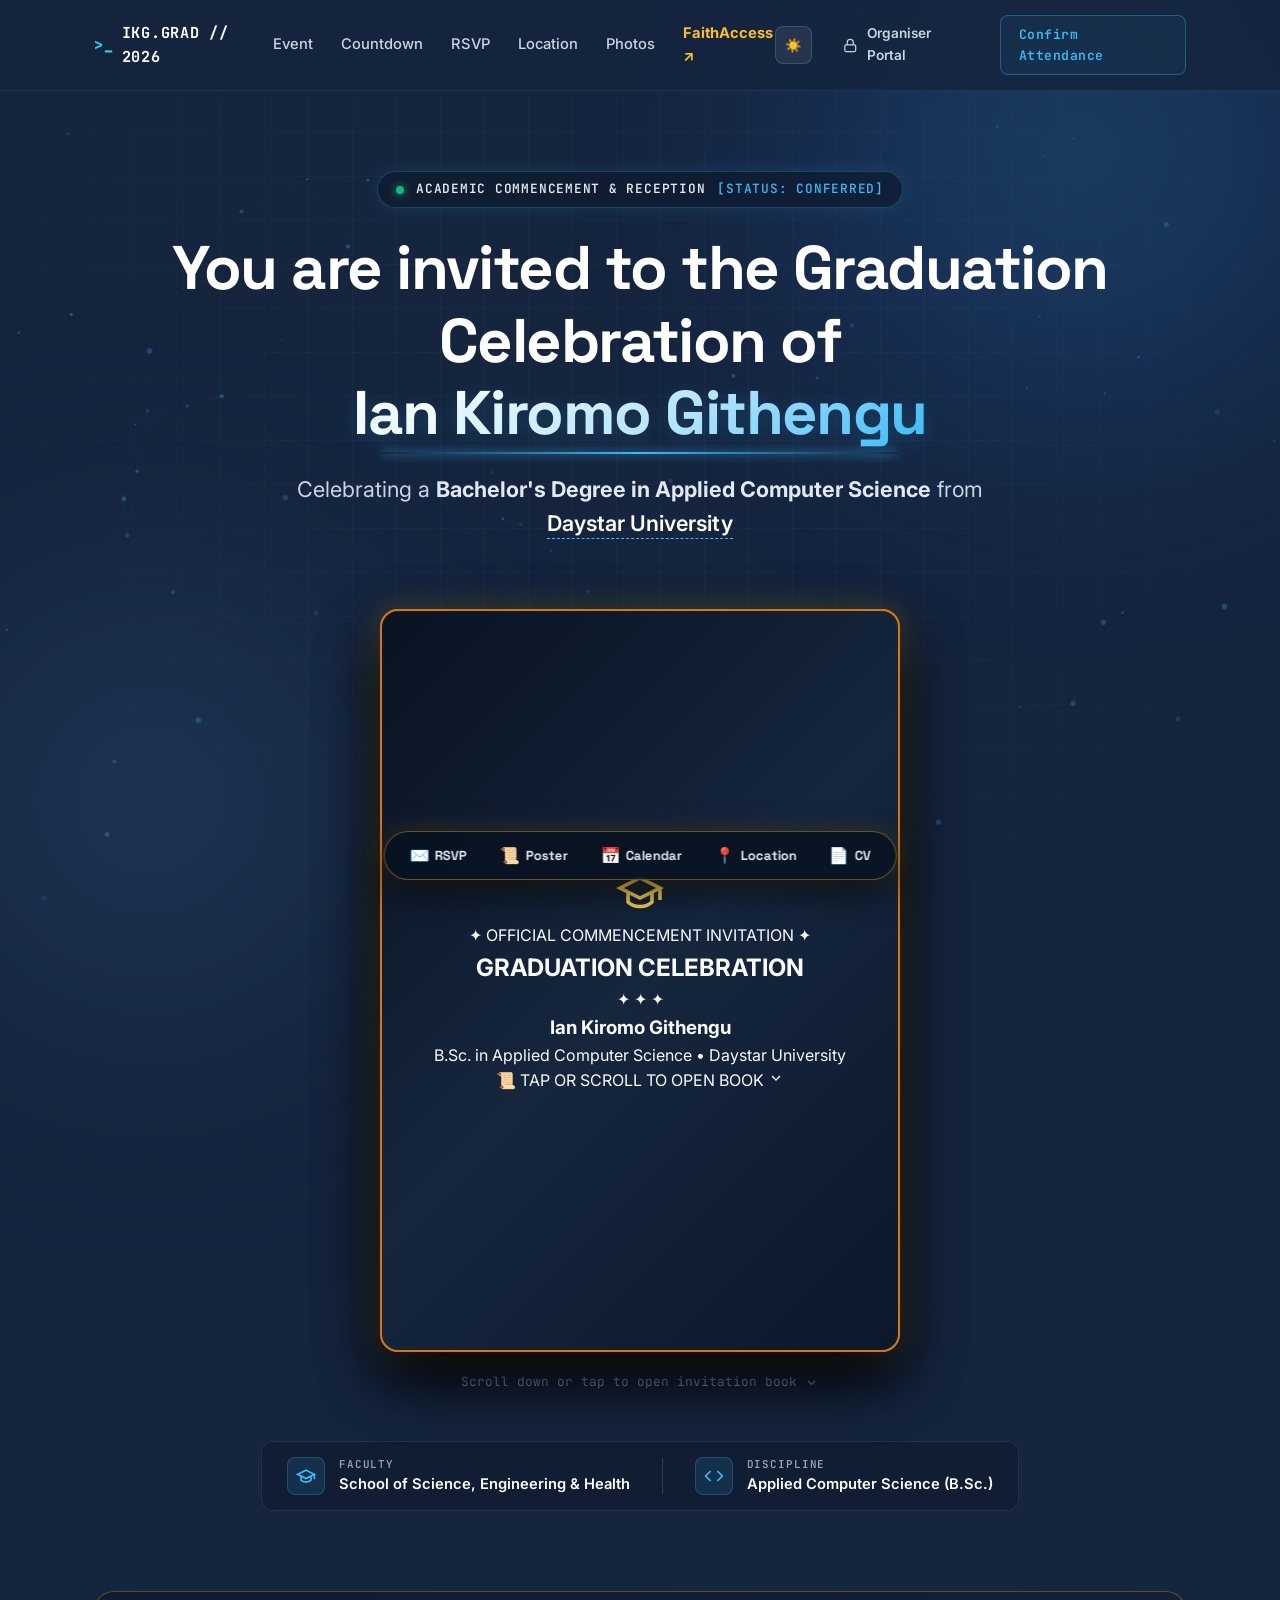
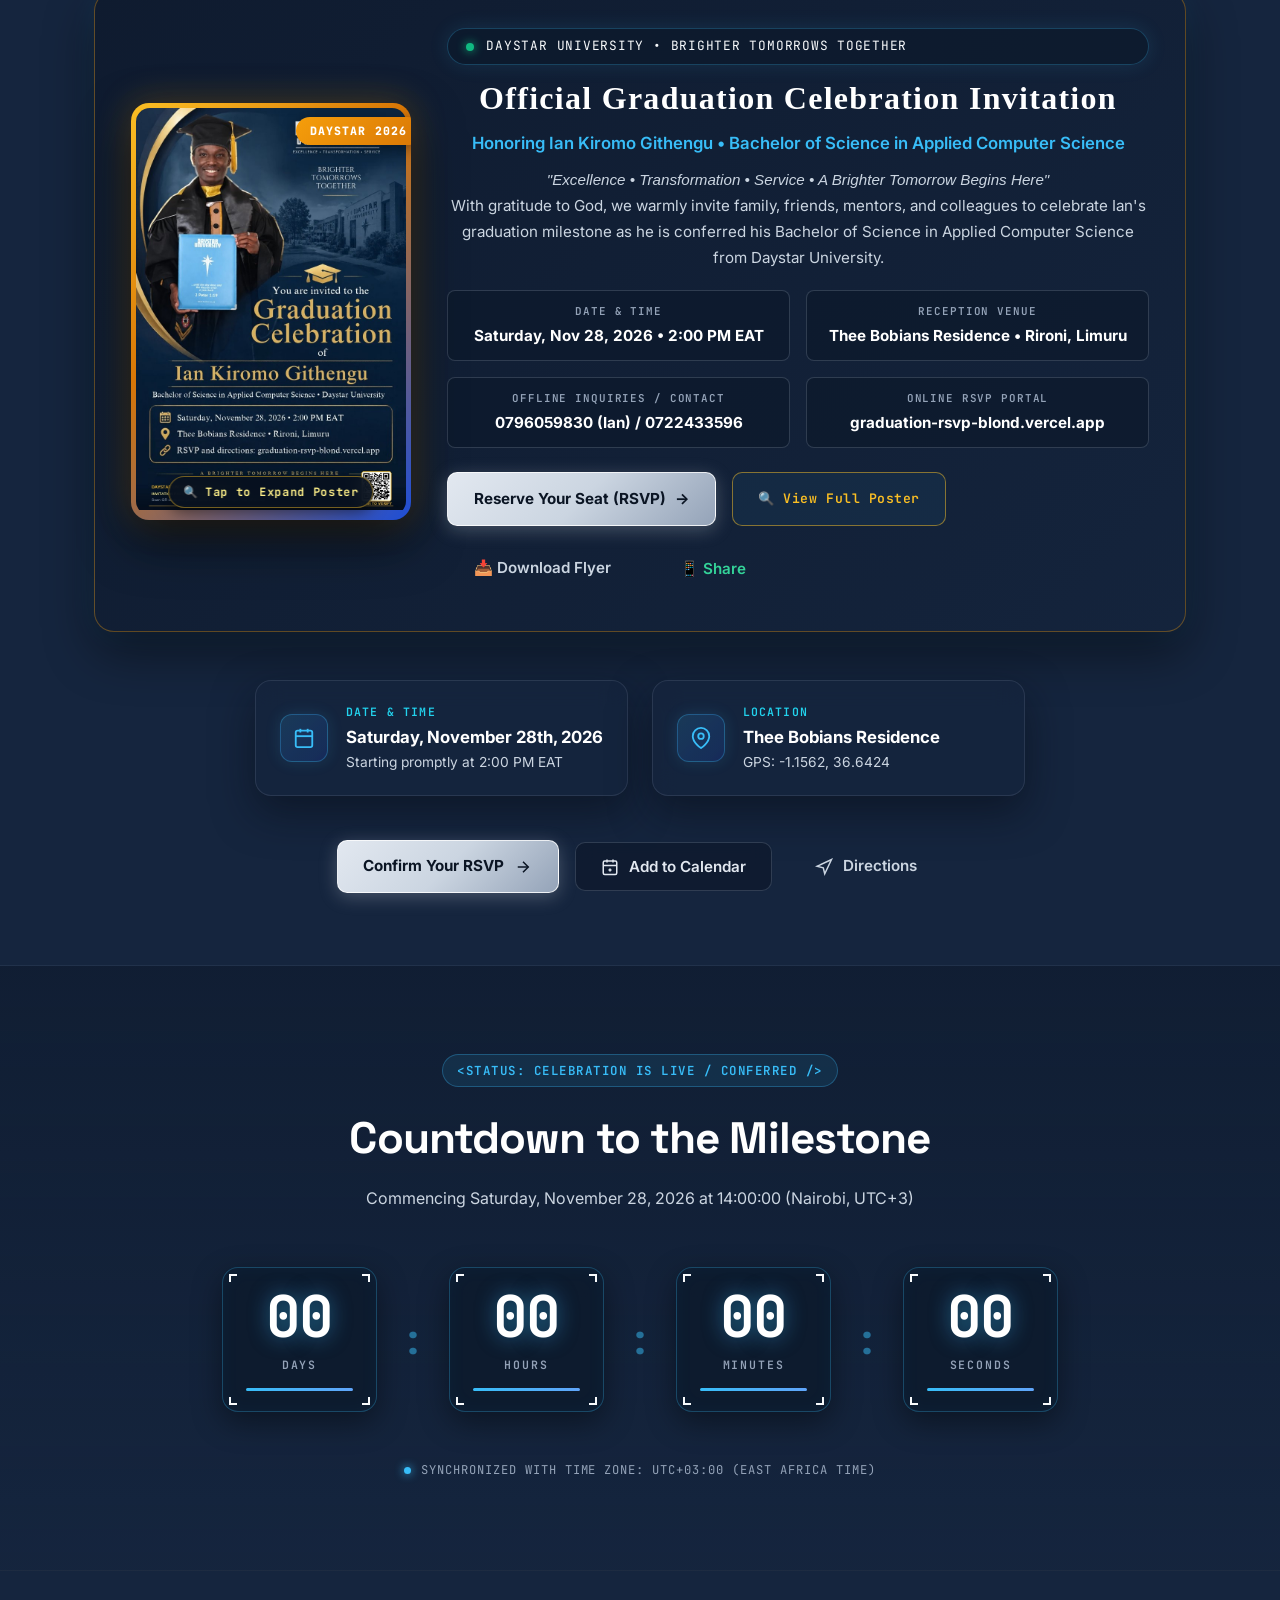
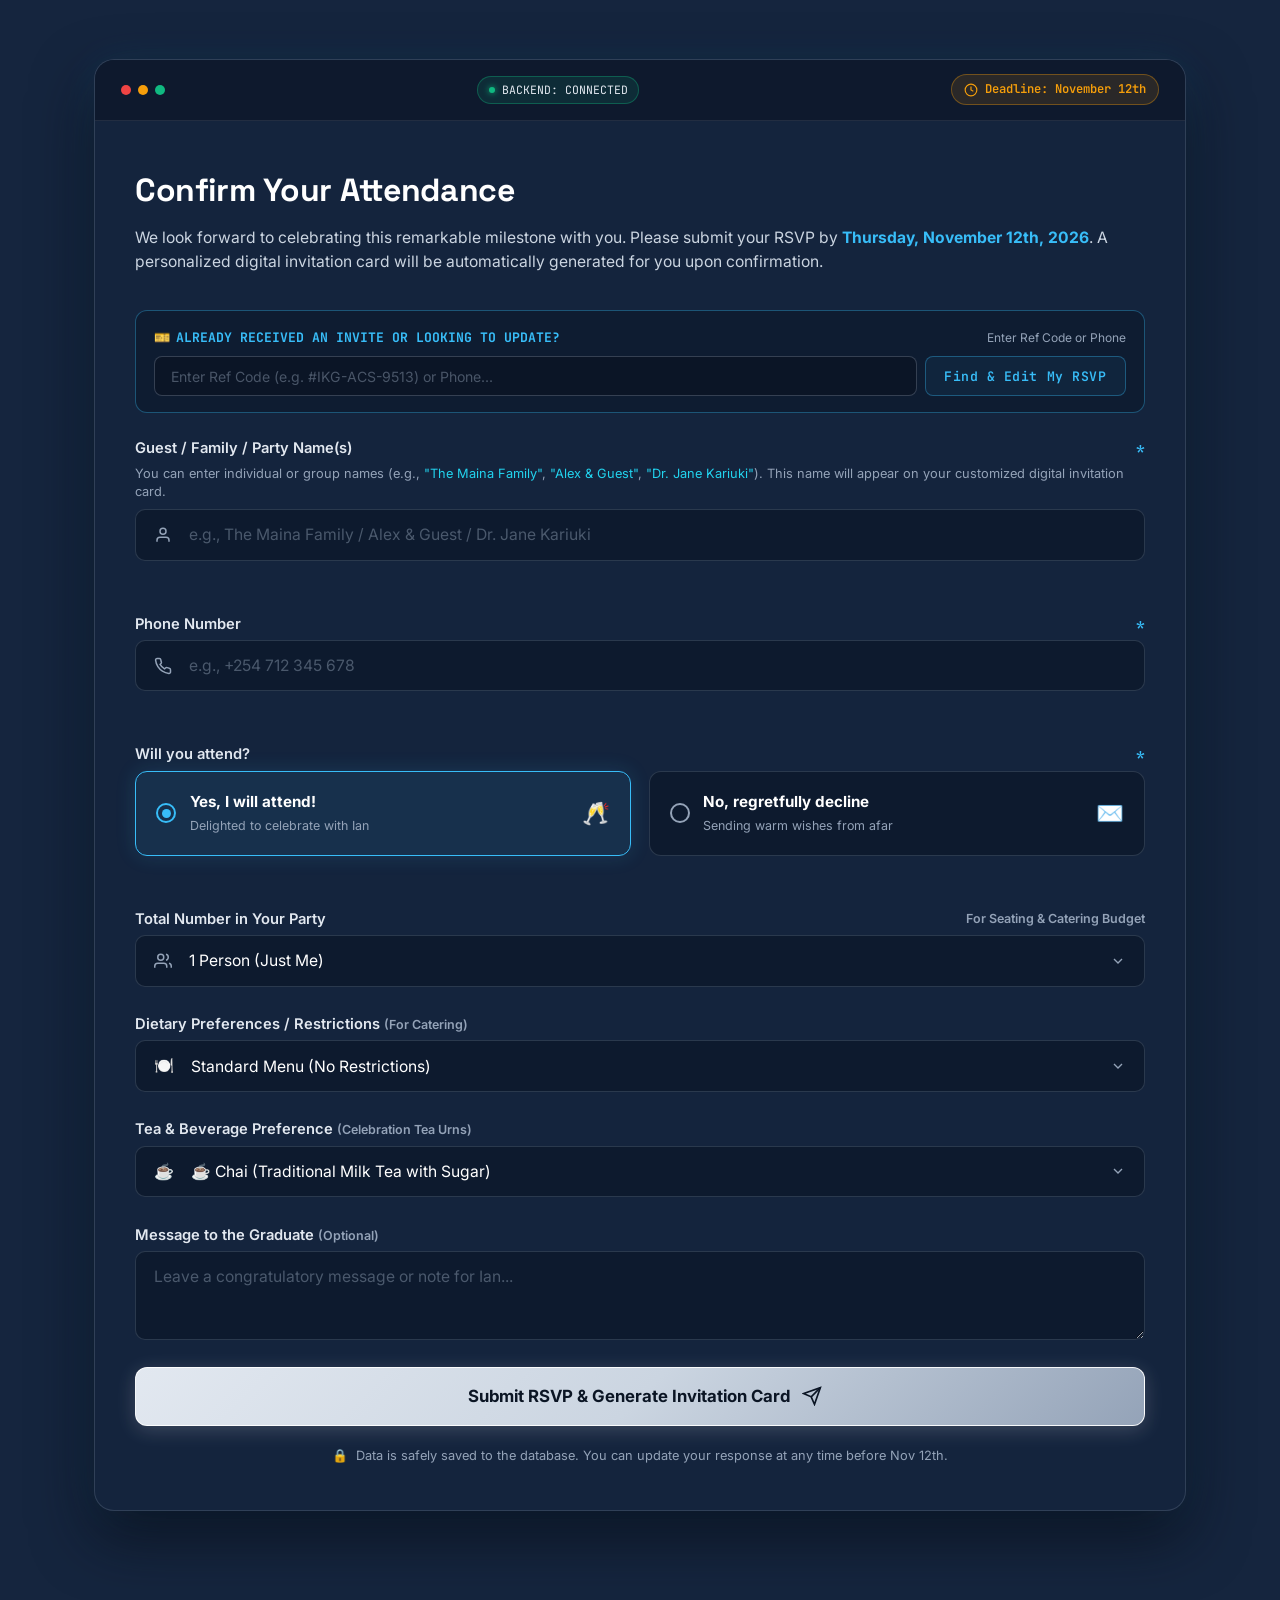
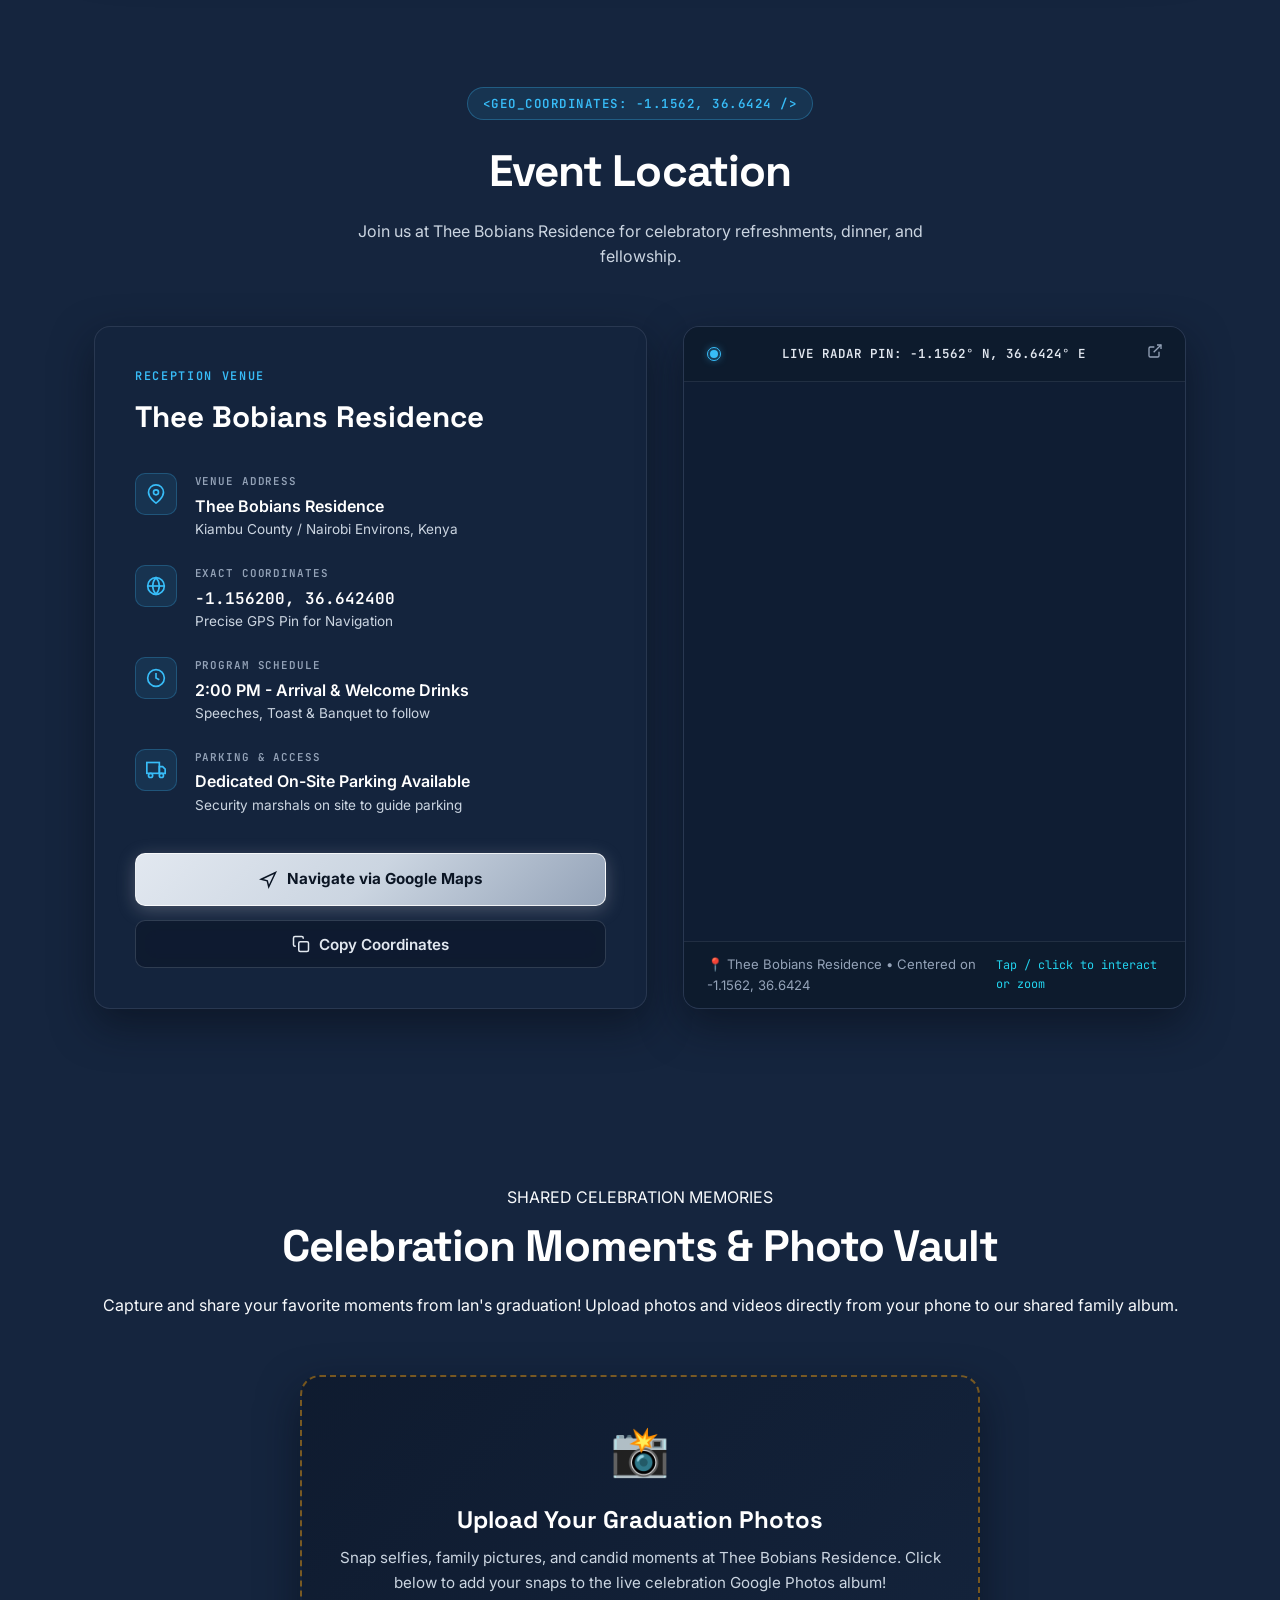
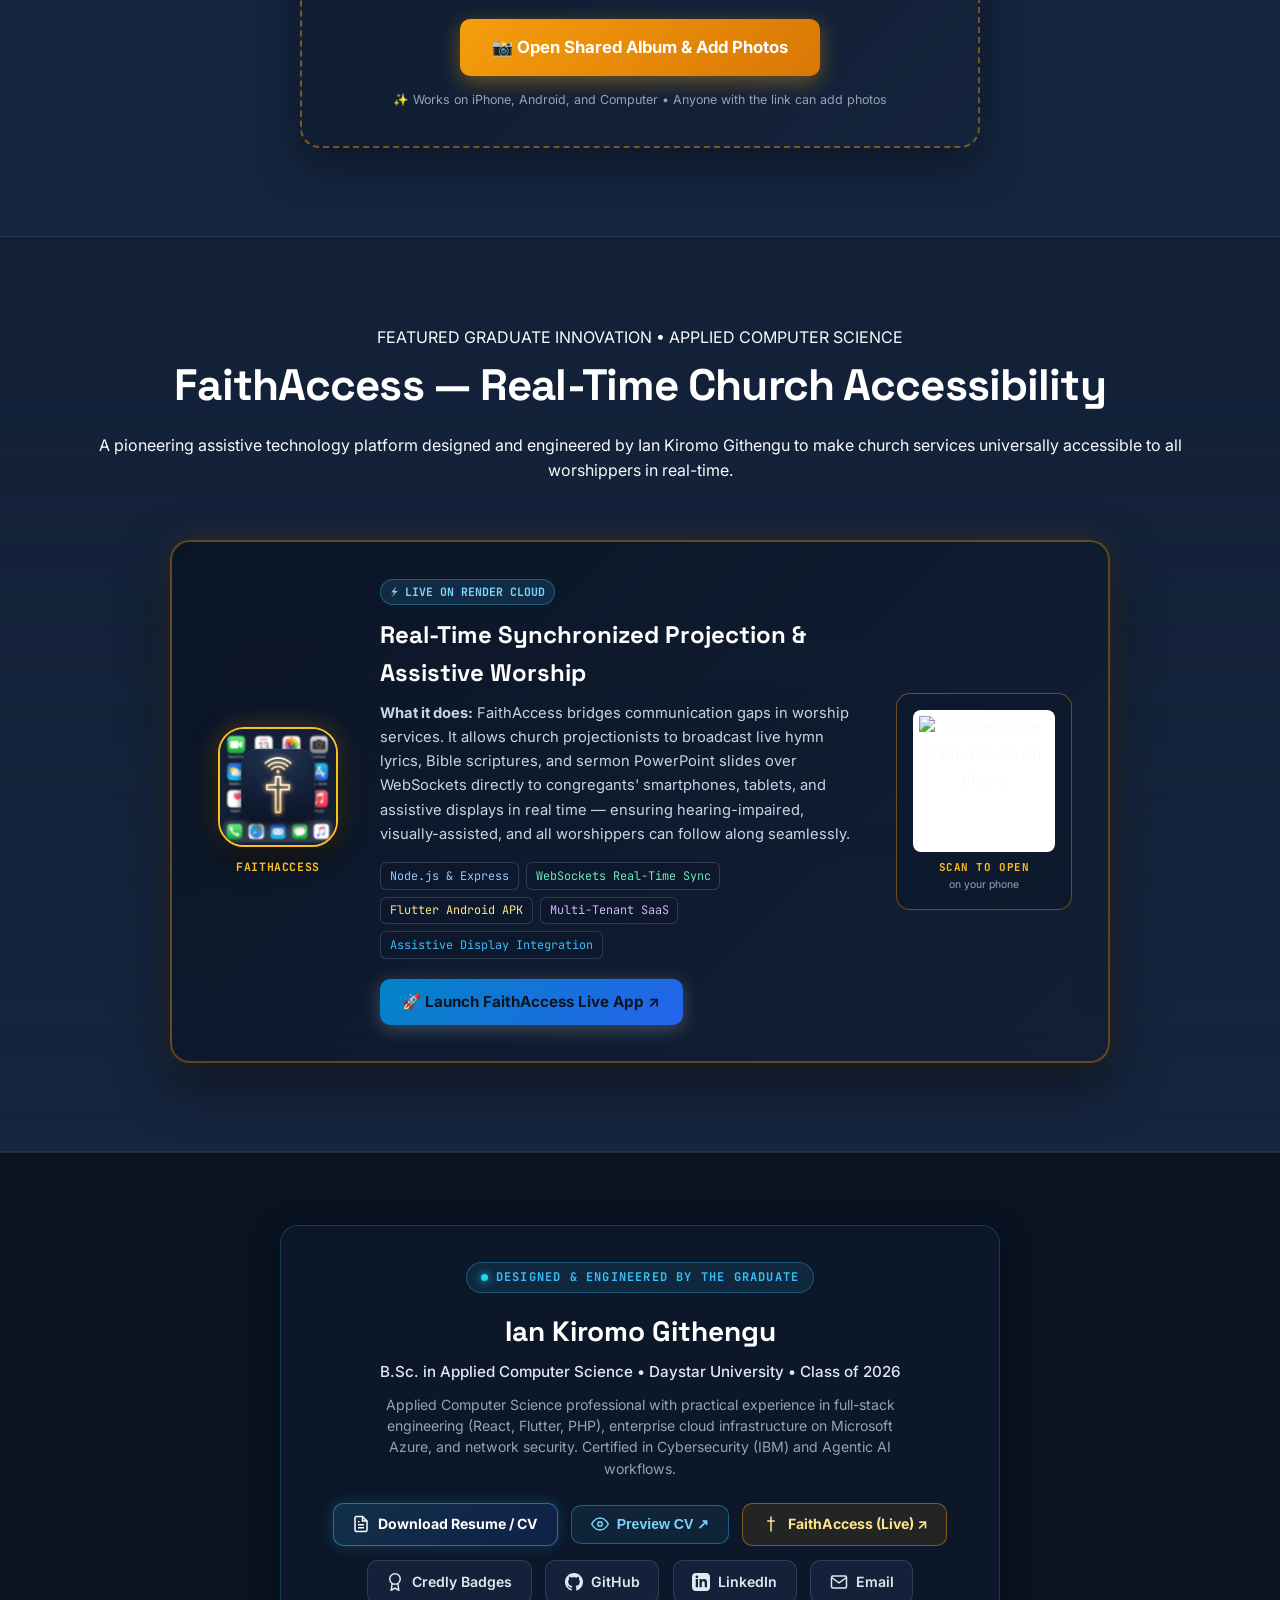
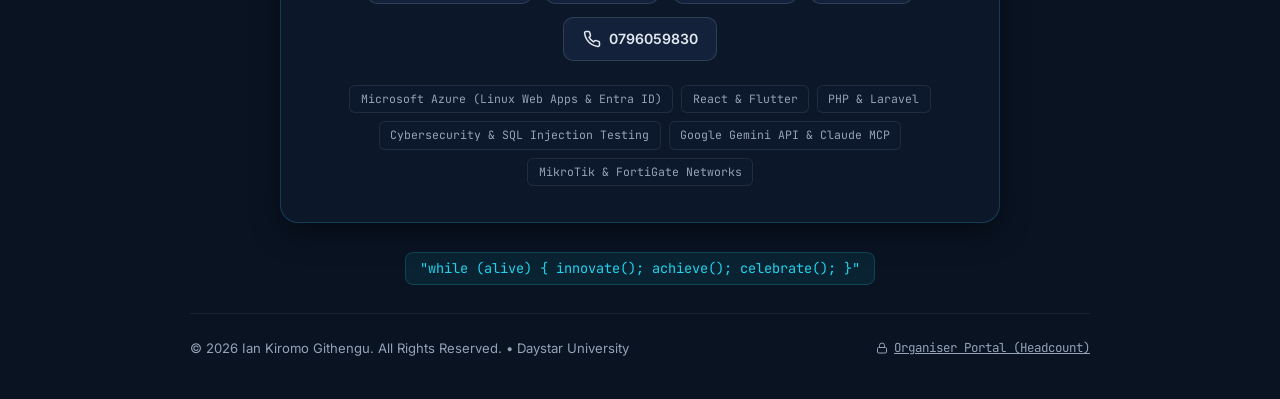
==== commit 4c824029: "feat: embed small bottom-right QR code and pass verification on Daystar poster graphic with responsi" ====
--- a/index.html
+++ b/index.html
@@ -111,7 +111,8 @@
                   <div class="cover-gold-emboss-border">
                     <div class="cover-emblem-wrap">
                       <div class="crest-halo"></div>
-                      <svg class="crest-svg" width="48" height="48" viewBox="0 0 24 24" fill="none" stroke="#fcd34d" stroke-width="1.8">
+                      <svg class="crest-svg" width="48" height="48" viewBox="0 0 24 24" fill="none" stroke="#fcd34d"
+                        stroke-width="1.8">
                         <path d="M22 10v6M2 10l10-5 10 5-10 5z" />
                         <path d="M6 12v5c3 3 9 3 12 0v-5" />
                       </svg>
@@ -126,7 +127,8 @@
                     <div class="cover-seal-cta" id="cover-tap-prompt">
                       <span class="wax-seal-icon">&#128220;</span>
                       <span class="seal-prompt-text">TAP OR SCROLL TO OPEN BOOK</span>
-                      <svg class="scroll-arrow-bounce" width="16" height="16" viewBox="0 0 24 24" fill="none" stroke="currentColor" stroke-width="2">
+                      <svg class="scroll-arrow-bounce" width="16" height="16" viewBox="0 0 24 24" fill="none"
+                        stroke="currentColor" stroke-width="2">
                         <polyline points="6 9 12 15 18 9" />
                       </svg>
                     </div>
@@ -141,7 +143,8 @@
                 <div class="book-page book-page-left">
                   <div class="page-ornament-border">
                     <div class="graduate-portrait-frame">
-                      <img src="assets/images/ian-graduation.jpg" alt="Ian Kiromo Githengu - Daystar University Graduate" class="graduate-portrait-img">
+                      <img src="assets/images/ian-graduation.jpg"
+                        alt="Ian Kiromo Githengu - Daystar University Graduate" class="graduate-portrait-img">
                       <div class="portrait-ribbon-tag">CLASS OF 2026</div>
                     </div>
                     <div class="portrait-caption-box">
@@ -184,11 +187,13 @@
                     <div class="inside-actions-row">
                       <a href="#rsvp" class="btn btn-sm btn-primary-tech" id="inside-rsvp-btn">
                         <span>Confirm RSVP Now</span>
-                        <svg width="14" height="14" viewBox="0 0 24 24" fill="none" stroke="currentColor" stroke-width="2">
+                        <svg width="14" height="14" viewBox="0 0 24 24" fill="none" stroke="currentColor"
+                          stroke-width="2">
                           <polyline points="9 18 15 12 9 6" />
                         </svg>
                       </a>
-                      <button type="button" class="btn btn-sm btn-ghost-tech" id="toggle-book-flip-btn" title="Close invitation book">
+                      <button type="button" class="btn btn-sm btn-ghost-tech" id="toggle-book-flip-btn"
+                        title="Close invitation book">
                         <span>Close Book &#128214;</span>
                       </button>
                     </div>
@@ -238,8 +243,11 @@
         <!-- Graduate Milestone Honor Spotlight with Official Daystar Celebration Poster -->
         <div class="graduate-spotlight-card fade-in-up delay-4">
           <div class="spotlight-portrait-col">
-            <div class="spotlight-frame official-poster-frame" id="open-poster-lightbox-btn" title="Click to view full-resolution Daystar Celebration Poster" style="cursor: pointer;">
-              <img src="assets/images/ian-daystar-poster.jpg" alt="Ian Kiromo Githengu - Official Daystar University Graduation Invitation Poster" class="spotlight-portrait-img poster-glow-img">
+            <div class="spotlight-frame official-poster-frame" id="open-poster-lightbox-btn"
+              title="Click to view full-resolution Daystar Celebration Poster" style="cursor: pointer;">
+              <img src="assets/images/ian-daystar-poster.jpg?v=qr2"
+                alt="Ian Kiromo Githengu - Official Daystar University Graduation Invitation Poster"
+                class="spotlight-portrait-img poster-glow-img">
               <div class="spotlight-badge">DAYSTAR 2026</div>
               <div class="poster-tap-overlay">
                 <span>🔍 Tap to Expand Poster</span>
@@ -247,14 +255,18 @@
             </div>
           </div>
           <div class="spotlight-info-col">
-            <div class="tech-chip"><span class="chip-dot"></span> DAYSTAR UNIVERSITY &bull; BRIGHTER TOMORROWS TOGETHER</div>
-            <h2 class="spotlight-title" style="font-family: 'Cinzel', serif; letter-spacing: 0.04em;">Official Graduation Celebration Invitation</h2>
+            <div class="tech-chip"><span class="chip-dot"></span> DAYSTAR UNIVERSITY &bull; BRIGHTER TOMORROWS TOGETHER
+            </div>
+            <h2 class="spotlight-title" style="font-family: 'Cinzel', serif; letter-spacing: 0.04em;">Official
+              Graduation Celebration Invitation</h2>
             <p class="spotlight-lead">
               Honoring Ian Kiromo Githengu &bull; Bachelor of Science in Applied Computer Science
             </p>
             <p class="spotlight-desc">
               <em>"Excellence &bull; Transformation &bull; Service &bull; A Brighter Tomorrow Begins Here"</em><br>
-              With gratitude to God, we warmly invite family, friends, mentors, and colleagues to celebrate Ian's graduation milestone as he is conferred his Bachelor of Science in Applied Computer Science from Daystar University.
+              With gratitude to God, we warmly invite family, friends, mentors, and colleagues to celebrate Ian's
+              graduation milestone as he is conferred his Bachelor of Science in Applied Computer Science from Daystar
+              University.
             </p>
             <div class="spotlight-details-deck">
               <div class="spotlight-detail-item">
@@ -276,13 +288,16 @@
             </div>
             <div class="spotlight-actions">
               <a href="#rsvp" class="btn btn-primary-tech"><span>Reserve Your Seat (RSVP)</span> &rarr;</a>
-              <button type="button" class="btn btn-outline-cyber" id="spotlight-view-poster-btn" style="color: #fbbf24; border-color: rgba(251, 191, 36, 0.5);">
+              <button type="button" class="btn btn-outline-cyber" id="spotlight-view-poster-btn"
+                style="color: #fbbf24; border-color: rgba(251, 191, 36, 0.5);">
                 <span>🔍 View Full Poster</span>
               </button>
-              <a href="assets/images/ian-daystar-poster.jpg" download="Ian_Kiromo_Daystar_Graduation_Poster.jpg" class="btn btn-ghost-tech" title="Download High-Resolution Invitation Poster">
+              <a href="assets/images/ian-daystar-poster.jpg" download="Ian_Kiromo_Daystar_Graduation_Poster.jpg"
+                class="btn btn-ghost-tech" title="Download High-Resolution Invitation Poster">
                 <span>📥 Download Flyer</span>
               </a>
-              <button type="button" class="btn btn-ghost-tech" id="spotlight-share-poster-btn" title="Share via WhatsApp" style="color: #34d399;">
+              <button type="button" class="btn btn-ghost-tech" id="spotlight-share-poster-btn"
+                title="Share via WhatsApp" style="color: #34d399;">
                 <span>📱 Share</span>
               </button>
             </div>
@@ -476,20 +491,28 @@
               <div id="rsvp-feedback-banner" class="feedback-banner" style="display: none;"></div>
 
               <!-- Existing Invitation Pass Lookup & Verification Bar -->
-              <div id="rsvp-lookup-container" style="background: rgba(14, 26, 45, 0.7); border: 1px solid rgba(56, 189, 248, 0.35); border-radius: 12px; padding: 1rem 1.15rem; margin-bottom: 1.5rem;">
-                <div style="display: flex; justify-content: space-between; align-items: center; flex-wrap: wrap; gap: 0.5rem; margin-bottom: 0.5rem;">
-                  <span style="font-size: 0.82rem; font-family: var(--font-mono, monospace); color: #38bdf8; font-weight: 700; display: inline-flex; align-items: center; gap: 0.35rem;">
+              <div id="rsvp-lookup-container"
+                style="background: rgba(14, 26, 45, 0.7); border: 1px solid rgba(56, 189, 248, 0.35); border-radius: 12px; padding: 1rem 1.15rem; margin-bottom: 1.5rem;">
+                <div
+                  style="display: flex; justify-content: space-between; align-items: center; flex-wrap: wrap; gap: 0.5rem; margin-bottom: 0.5rem;">
+                  <span
+                    style="font-size: 0.82rem; font-family: var(--font-mono, monospace); color: #38bdf8; font-weight: 700; display: inline-flex; align-items: center; gap: 0.35rem;">
                     <span>🎫</span> ALREADY RECEIVED AN INVITE OR LOOKING TO UPDATE?
                   </span>
                   <span style="font-size: 0.75rem; color: #94a3b8;">Enter Ref Code or Phone</span>
                 </div>
                 <div style="display: flex; gap: 0.5rem; flex-wrap: wrap;">
-                  <input type="text" id="guest-lookup-input" placeholder="Enter Ref Code (e.g. #IKG-ACS-9513) or Phone..." class="tech-input" style="flex: 1; min-width: 220px; padding: 0.65rem 0.95rem; font-size: 0.88rem; background: rgba(12, 22, 38, 0.85); border: 1px solid rgba(148, 163, 184, 0.3); border-radius: 8px; color: #ffffff;">
-                  <button type="button" id="guest-lookup-btn" class="btn btn-sm btn-outline-cyber" style="padding: 0.65rem 1.15rem; white-space: nowrap; font-weight: 600;">
+                  <input type="text" id="guest-lookup-input"
+                    placeholder="Enter Ref Code (e.g. #IKG-ACS-9513) or Phone..." class="tech-input"
+                    style="flex: 1; min-width: 220px; padding: 0.65rem 0.95rem; font-size: 0.88rem; background: rgba(12, 22, 38, 0.85); border: 1px solid rgba(148, 163, 184, 0.3); border-radius: 8px; color: #ffffff;">
+                  <button type="button" id="guest-lookup-btn" class="btn btn-sm btn-outline-cyber"
+                    style="padding: 0.65rem 1.15rem; white-space: nowrap; font-weight: 600;">
                     <span>Find &amp; Edit My RSVP</span>
                   </button>
                 </div>
-                <div id="guest-lookup-status" style="display: none; margin-top: 0.65rem; font-size: 0.84rem; padding: 0.6rem 0.85rem; border-radius: 8px; line-height: 1.5;"></div>
+                <div id="guest-lookup-status"
+                  style="display: none; margin-top: 0.65rem; font-size: 0.84rem; padding: 0.6rem 0.85rem; border-radius: 8px; line-height: 1.5;">
+                </div>
               </div>
 
               <form id="rsvp-form" class="rsvp-form" novalidate>
@@ -762,13 +785,19 @@
                   </div>
 
                   <!-- Gate Verification QR Pass -->
-                  <div id="user-pass-qr-box" style="margin-top: 1rem; padding-top: 1rem; border-top: 1px dashed rgba(56, 189, 248, 0.35); display: flex; flex-direction: column; align-items: center; text-align: center; gap: 0.5rem;">
-                    <span style="font-family: var(--font-mono, monospace); font-size: 0.72rem; letter-spacing: 0.1em; text-transform: uppercase; color: #fbbf24; font-weight: 700;">
+                  <div id="user-pass-qr-box"
+                    style="margin-top: 1rem; padding-top: 1rem; border-top: 1px dashed rgba(56, 189, 248, 0.35); display: flex; flex-direction: column; align-items: center; text-align: center; gap: 0.5rem;">
+                    <span
+                      style="font-family: var(--font-mono, monospace); font-size: 0.72rem; letter-spacing: 0.1em; text-transform: uppercase; color: #fbbf24; font-weight: 700;">
                       GATE VERIFICATION QR PASS
                     </span>
-                    <div id="user-pass-qrcode" style="background: #ffffff; padding: 10px; border-radius: 12px; display: inline-flex; align-items: center; justify-content: center; box-shadow: 0 8px 25px rgba(0,0,0,0.45); border: 2px solid rgba(245, 158, 11, 0.55);"></div>
-                    <small style="font-size: 0.76rem; color: var(--text-muted, #94a3b8); max-width: 280px; line-height: 1.4;">
-                      Present this QR code (or your downloaded card) at the entrance on <strong>Nov 28, 2026</strong> for instant verification.
+                    <div id="user-pass-qrcode"
+                      style="background: #ffffff; padding: 10px; border-radius: 12px; display: inline-flex; align-items: center; justify-content: center; box-shadow: 0 8px 25px rgba(0,0,0,0.45); border: 2px solid rgba(245, 158, 11, 0.55);">
+                    </div>
+                    <small
+                      style="font-size: 0.76rem; color: var(--text-muted, #94a3b8); max-width: 280px; line-height: 1.4;">
+                      Present this QR code (or your downloaded card) at the entrance on <strong>Nov 28, 2026</strong>
+                      for instant verification.
                     </small>
                   </div>
                 </div>
@@ -975,21 +1004,27 @@
           </div>
           <h2 class="section-title">Celebration Moments &amp; Photo Vault</h2>
           <p class="section-subtitle">
-            Capture and share your favorite moments from Ian's graduation! Upload photos and videos directly from your phone to our shared family album.
+            Capture and share your favorite moments from Ian's graduation! Upload photos and videos directly from your
+            phone to our shared family album.
           </p>
         </div>
 
-        <div class="photo-upload-card glass-card fade-in-up" style="max-width: 680px; margin: 0 auto; padding: 2.25rem 1.75rem; border: 2px dashed rgba(245, 158, 11, 0.45); border-radius: 20px; background: linear-gradient(135deg, rgba(14, 26, 45, 0.85) 0%, rgba(20, 36, 60, 0.85) 100%);">
+        <div class="photo-upload-card glass-card fade-in-up"
+          style="max-width: 680px; margin: 0 auto; padding: 2.25rem 1.75rem; border: 2px dashed rgba(245, 158, 11, 0.45); border-radius: 20px; background: linear-gradient(135deg, rgba(14, 26, 45, 0.85) 0%, rgba(20, 36, 60, 0.85) 100%);">
           <div style="font-size: 3rem; margin-bottom: 0.75rem;">📸</div>
-          <h3 style="font-family: var(--font-display, sans-serif); font-size: 1.5rem; color: #ffffff; margin-bottom: 0.4rem;">
+          <h3
+            style="font-family: var(--font-display, sans-serif); font-size: 1.5rem; color: #ffffff; margin-bottom: 0.4rem;">
             Upload Your Graduation Photos
           </h3>
           <p style="color: #cbd5e1; font-size: 0.95rem; line-height: 1.6; margin-bottom: 1.5rem;">
-            Snap selfies, family pictures, and candid moments at Thee Bobians Residence. Click below to add your snaps to the live celebration Google Photos album!
+            Snap selfies, family pictures, and candid moments at Thee Bobians Residence. Click below to add your snaps
+            to the live celebration Google Photos album!
           </p>
 
           <div style="display: flex; flex-direction: column; align-items: center; gap: 0.85rem;">
-            <a id="photo-album-upload-link" href="https://photos.app.goo.gl/C8mnt8H8n8MxnXJa6" target="_blank" rel="noopener noreferrer" class="btn btn-primary-tech" style="font-size: 1.05rem; padding: 0.95rem 2rem; background: linear-gradient(135deg, #f59e0b, #d97706); border: none; color: #ffffff; font-weight: 700; box-shadow: 0 6px 20px rgba(245, 158, 11, 0.4); text-decoration: none;">
+            <a id="photo-album-upload-link" href="https://photos.app.goo.gl/C8mnt8H8n8MxnXJa6" target="_blank"
+              rel="noopener noreferrer" class="btn btn-primary-tech"
+              style="font-size: 1.05rem; padding: 0.95rem 2rem; background: linear-gradient(135deg, #f59e0b, #d97706); border: none; color: #ffffff; font-weight: 700; box-shadow: 0 6px 20px rgba(245, 158, 11, 0.4); text-decoration: none;">
               <span>📸 Open Shared Album &amp; Add Photos</span>
             </a>
             <small style="color: #94a3b8; font-size: 0.78rem;">
@@ -1003,9 +1038,10 @@
     <!-- ===================================================================
          FEATURED INNOVATION PROJECT: FAITHACCESS (Real-Time Accessibility)
          =================================================================== -->
-    <section id="faithaccess" class="section-padding" style="background: linear-gradient(180deg, rgba(14, 26, 45, 0.4) 0%, rgba(20, 37, 62, 0.7) 100%); border-top: 1px solid rgba(56, 189, 248, 0.15); border-bottom: 1px solid rgba(56, 189, 248, 0.15);">
+    <section id="faithaccess" class="section-padding"
+      style="background: linear-gradient(180deg, rgba(14, 26, 45, 0.4) 0%, rgba(20, 37, 62, 0.7) 100%); border-top: 1px solid rgba(56, 189, 248, 0.15); border-bottom: 1px solid rgba(56, 189, 248, 0.15);">
       <div class="container">
-        
+
         <div class="section-header text-center">
           <div class="tech-badge">
             <span class="badge-dot"></span>
@@ -1013,57 +1049,84 @@
           </div>
           <h2 class="section-title">FaithAccess — Real-Time Church Accessibility</h2>
           <p class="section-subtitle">
-            A pioneering assistive technology platform designed and engineered by Ian Kiromo Githengu to make church services universally accessible to all worshippers in real-time.
+            A pioneering assistive technology platform designed and engineered by Ian Kiromo Githengu to make church
+            services universally accessible to all worshippers in real-time.
           </p>
         </div>
 
-        <div class="faithaccess-showcase-card glass-card fade-in-up" style="max-width: 940px; margin: 2rem auto 0; padding: 2.25rem; border: 2px solid rgba(245, 158, 11, 0.35); border-radius: 20px; background: linear-gradient(135deg, rgba(10, 20, 36, 0.9) 0%, rgba(18, 32, 54, 0.9) 100%); box-shadow: 0 20px 50px rgba(0,0,0,0.5), 0 0 30px rgba(245, 158, 11, 0.15);">
-          
-          <div style="display: grid; grid-template-columns: 140px 1fr auto; gap: 2rem; align-items: center;" class="faithaccess-grid">
-            
+        <div class="faithaccess-showcase-card glass-card fade-in-up"
+          style="max-width: 940px; margin: 2rem auto 0; padding: 2.25rem; border: 2px solid rgba(245, 158, 11, 0.35); border-radius: 20px; background: linear-gradient(135deg, rgba(10, 20, 36, 0.9) 0%, rgba(18, 32, 54, 0.9) 100%); box-shadow: 0 20px 50px rgba(0,0,0,0.5), 0 0 30px rgba(245, 158, 11, 0.15);">
+
+          <div style="display: grid; grid-template-columns: 140px 1fr auto; gap: 2rem; align-items: center;"
+            class="faithaccess-grid">
+
             <!-- App Logo Icon -->
             <div style="display: flex; flex-direction: column; align-items: center;">
-              <div style="width: 120px; height: 120px; border-radius: 26px; overflow: hidden; box-shadow: 0 12px 30px rgba(0,0,0,0.6), 0 0 25px rgba(245, 158, 11, 0.3); border: 2px solid #fbbf24;">
-                <img src="assets/images/faithaccess-logo.jpg" alt="FaithAccess Logo" style="width: 100%; height: 100%; object-fit: cover; display: block;">
-              </div>
-              <span style="font-family: var(--font-mono, monospace); font-size: 0.72rem; color: #fbbf24; font-weight: 700; margin-top: 0.65rem; letter-spacing: 0.05em;">
+              <div
+                style="width: 120px; height: 120px; border-radius: 26px; overflow: hidden; box-shadow: 0 12px 30px rgba(0,0,0,0.6), 0 0 25px rgba(245, 158, 11, 0.3); border: 2px solid #fbbf24;">
+                <img src="assets/images/faithaccess-logo.jpg" alt="FaithAccess Logo"
+                  style="width: 100%; height: 100%; object-fit: cover; display: block;">
+              </div>
+              <span
+                style="font-family: var(--font-mono, monospace); font-size: 0.72rem; color: #fbbf24; font-weight: 700; margin-top: 0.65rem; letter-spacing: 0.05em;">
                 FAITHACCESS
               </span>
             </div>
 
             <!-- Project Details & Overview -->
             <div>
-              <div style="display: inline-flex; align-items: center; gap: 0.4rem; background: rgba(56, 189, 248, 0.12); border: 1px solid rgba(56, 189, 248, 0.35); color: #7dd3fc; padding: 0.2rem 0.6rem; border-radius: 999px; font-size: 0.72rem; font-family: var(--font-mono, monospace); font-weight: 700; margin-bottom: 0.65rem;">
+              <div
+                style="display: inline-flex; align-items: center; gap: 0.4rem; background: rgba(56, 189, 248, 0.12); border: 1px solid rgba(56, 189, 248, 0.35); color: #7dd3fc; padding: 0.2rem 0.6rem; border-radius: 999px; font-size: 0.72rem; font-family: var(--font-mono, monospace); font-weight: 700; margin-bottom: 0.65rem;">
                 <span>⚡ LIVE ON RENDER CLOUD</span>
               </div>
-              <h3 style="font-family: var(--font-display, sans-serif); font-size: 1.5rem; color: #ffffff; margin-bottom: 0.5rem;">
+              <h3
+                style="font-family: var(--font-display, sans-serif); font-size: 1.5rem; color: #ffffff; margin-bottom: 0.5rem;">
                 Real-Time Synchronized Projection &amp; Assistive Worship
               </h3>
               <p style="color: #cbd5e1; font-size: 0.92rem; line-height: 1.65; margin-bottom: 1rem;">
-                <strong>What it does:</strong> FaithAccess bridges communication gaps in worship services. It allows church projectionists to broadcast live hymn lyrics, Bible scriptures, and sermon PowerPoint slides over WebSockets directly to congregants' smartphones, tablets, and assistive displays in real time — ensuring hearing-impaired, visually-assisted, and all worshippers can follow along seamlessly.
+                <strong>What it does:</strong> FaithAccess bridges communication gaps in worship services. It allows
+                church projectionists to broadcast live hymn lyrics, Bible scriptures, and sermon PowerPoint slides over
+                WebSockets directly to congregants' smartphones, tablets, and assistive displays in real time — ensuring
+                hearing-impaired, visually-assisted, and all worshippers can follow along seamlessly.
               </p>
 
               <!-- Architecture Tech Badges -->
               <div style="display: flex; flex-wrap: wrap; gap: 0.45rem; margin-bottom: 1.25rem;">
-                <span style="background: rgba(14, 26, 45, 0.8); border: 1px solid rgba(148, 163, 184, 0.25); color: #93c5fd; padding: 0.2rem 0.55rem; border-radius: 6px; font-size: 0.74rem; font-family: var(--font-mono, monospace);">Node.js &amp; Express</span>
-                <span style="background: rgba(14, 26, 45, 0.8); border: 1px solid rgba(148, 163, 184, 0.25); color: #6ee7b7; padding: 0.2rem 0.55rem; border-radius: 6px; font-size: 0.74rem; font-family: var(--font-mono, monospace);">WebSockets Real-Time Sync</span>
-                <span style="background: rgba(14, 26, 45, 0.8); border: 1px solid rgba(148, 163, 184, 0.25); color: #fde68a; padding: 0.2rem 0.55rem; border-radius: 6px; font-size: 0.74rem; font-family: var(--font-mono, monospace);">Flutter Android APK</span>
-                <span style="background: rgba(14, 26, 45, 0.8); border: 1px solid rgba(148, 163, 184, 0.25); color: #d8b4fe; padding: 0.2rem 0.55rem; border-radius: 6px; font-size: 0.74rem; font-family: var(--font-mono, monospace);">Multi-Tenant SaaS</span>
-                <span style="background: rgba(14, 26, 45, 0.8); border: 1px solid rgba(148, 163, 184, 0.25); color: #38bdf8; padding: 0.2rem 0.55rem; border-radius: 6px; font-size: 0.74rem; font-family: var(--font-mono, monospace);">Assistive Display Integration</span>
+                <span
+                  style="background: rgba(14, 26, 45, 0.8); border: 1px solid rgba(148, 163, 184, 0.25); color: #93c5fd; padding: 0.2rem 0.55rem; border-radius: 6px; font-size: 0.74rem; font-family: var(--font-mono, monospace);">Node.js
+                  &amp; Express</span>
+                <span
+                  style="background: rgba(14, 26, 45, 0.8); border: 1px solid rgba(148, 163, 184, 0.25); color: #6ee7b7; padding: 0.2rem 0.55rem; border-radius: 6px; font-size: 0.74rem; font-family: var(--font-mono, monospace);">WebSockets
+                  Real-Time Sync</span>
+                <span
+                  style="background: rgba(14, 26, 45, 0.8); border: 1px solid rgba(148, 163, 184, 0.25); color: #fde68a; padding: 0.2rem 0.55rem; border-radius: 6px; font-size: 0.74rem; font-family: var(--font-mono, monospace);">Flutter
+                  Android APK</span>
+                <span
+                  style="background: rgba(14, 26, 45, 0.8); border: 1px solid rgba(148, 163, 184, 0.25); color: #d8b4fe; padding: 0.2rem 0.55rem; border-radius: 6px; font-size: 0.74rem; font-family: var(--font-mono, monospace);">Multi-Tenant
+                  SaaS</span>
+                <span
+                  style="background: rgba(14, 26, 45, 0.8); border: 1px solid rgba(148, 163, 184, 0.25); color: #38bdf8; padding: 0.2rem 0.55rem; border-radius: 6px; font-size: 0.74rem; font-family: var(--font-mono, monospace);">Assistive
+                  Display Integration</span>
               </div>
 
               <!-- Action Link -->
-              <a href="https://faithaccess.onrender.com/" target="_blank" rel="noopener noreferrer" class="btn btn-primary-tech" style="display: inline-flex; align-items: center; gap: 0.5rem; text-decoration: none; font-weight: 700; padding: 0.7rem 1.4rem; background: linear-gradient(135deg, #0284c7, #2563eb); border: none;">
+              <a href="https://faithaccess.onrender.com/" target="_blank" rel="noopener noreferrer"
+                class="btn btn-primary-tech"
+                style="display: inline-flex; align-items: center; gap: 0.5rem; text-decoration: none; font-weight: 700; padding: 0.7rem 1.4rem; background: linear-gradient(135deg, #0284c7, #2563eb); border: none;">
                 <span>🚀 Launch FaithAccess Live App ↗</span>
               </a>
             </div>
 
             <!-- Direct QR Code to Access FaithAccess on Mobile -->
-            <div style="background: rgba(14, 26, 45, 0.85); border: 1px solid rgba(245, 158, 11, 0.4); border-radius: 14px; padding: 1rem; text-align: center; display: flex; flex-direction: column; align-items: center; justify-content: center; min-width: 150px;">
+            <div
+              style="background: rgba(14, 26, 45, 0.85); border: 1px solid rgba(245, 158, 11, 0.4); border-radius: 14px; padding: 1rem; text-align: center; display: flex; flex-direction: column; align-items: center; justify-content: center; min-width: 150px;">
               <div style="background: #ffffff; padding: 6px; border-radius: 8px; margin-bottom: 0.45rem;">
-                <img src="https://api.qrserver.com/v1/create-qr-code/?size=130x130&amp;data=https%3A%2F%2Ffaithaccess.onrender.com%2F" alt="Scan to open FaithAccess on phone" width="130" height="130" style="display: block;">
-              </div>
-              <span style="font-family: var(--font-mono, monospace); font-size: 0.68rem; color: #fbbf24; font-weight: 700; letter-spacing: 0.05em;">
+                <img
+                  src="https://api.qrserver.com/v1/create-qr-code/?size=130x130&amp;data=https%3A%2F%2Ffaithaccess.onrender.com%2F"
+                  alt="Scan to open FaithAccess on phone" width="130" height="130" style="display: block;">
+              </div>
+              <span
+                style="font-family: var(--font-mono, monospace); font-size: 0.68rem; color: #fbbf24; font-weight: 700; letter-spacing: 0.05em;">
                 SCAN TO OPEN
               </span>
               <span style="font-size: 0.65rem; color: #94a3b8;">on your phone</span>
@@ -1093,7 +1156,9 @@
           B.Sc. in Applied Computer Science &bull; Daystar University &bull; Class of 2026
         </p>
         <p class="designer-bio">
-          Applied Computer Science professional with practical experience in full-stack engineering (React, Flutter, PHP), enterprise cloud infrastructure on Microsoft Azure, and network security. Certified in Cybersecurity (IBM) and Agentic AI workflows.
+          Applied Computer Science professional with practical experience in full-stack engineering (React, Flutter,
+          PHP), enterprise cloud infrastructure on Microsoft Azure, and network security. Certified in Cybersecurity
+          (IBM) and Agentic AI workflows.
         </p>
 
         <!-- Professional Portfolio & CV Links -->
@@ -1133,8 +1198,8 @@
           </a>
 
           <!-- IBM Credly Badge Verification -->
-          <a href="https://www.credly.com/users/ian-kiromo" target="_blank" rel="noopener noreferrer" class="portfolio-link-btn"
-            title="Credly Professional Certifications — Ian Kiromo">
+          <a href="https://www.credly.com/users/ian-kiromo" target="_blank" rel="noopener noreferrer"
+            class="portfolio-link-btn" title="Credly Professional Certifications — Ian Kiromo">
             <svg width="18" height="18" viewBox="0 0 24 24" fill="none" stroke="currentColor" stroke-width="2">
               <circle cx="12" cy="8" r="7" />
               <polyline points="8.21 13.89 7 23 12 20 17 23 15.79 13.88" />
@@ -1170,7 +1235,8 @@
 
           <a href="tel:+254796059830" class="portfolio-link-btn" title="Direct Phone / WhatsApp (+254 796059830)">
             <svg width="18" height="18" viewBox="0 0 24 24" fill="none" stroke="currentColor" stroke-width="2">
-              <path d="M22 16.92v3a2 2 0 0 1-2.18 2 19.79 19.79 0 0 1-8.63-3.07 19.5 19.5 0 0 1-6-6 19.79 19.79 0 0 1-3.07-8.67A2 2 0 0 1 4.11 2h3a2 2 0 0 1 2 1.72 12.84 12.84 0 0 0 .7 2.81 2 2 0 0 1-.45 2.11L8.09 9.91a16 16 0 0 0 6 6l1.27-1.27a2 2 0 0 1 2.11-.45 12.84 12.84 0 0 0 2.81.7A2 2 0 0 1 22 16.92z" />
+              <path
+                d="M22 16.92v3a2 2 0 0 1-2.18 2 19.79 19.79 0 0 1-8.63-3.07 19.5 19.5 0 0 1-6-6 19.79 19.79 0 0 1-3.07-8.67A2 2 0 0 1 4.11 2h3a2 2 0 0 1 2 1.72 12.84 12.84 0 0 0 .7 2.81 2 2 0 0 1-.45 2.11L8.09 9.91a16 16 0 0 0 6 6l1.27-1.27a2 2 0 0 1 2.11-.45 12.84 12.84 0 0 0 2.81.7A2 2 0 0 1 22 16.92z" />
             </svg>
             <span>0796059830</span>
           </a>
@@ -1252,10 +1318,13 @@
        CV / RESUME INTERACTIVE PREVIEW MODAL
        =================================================================== -->
   <dialog id="cv-modal" class="cyber-modal" style="max-width: 960px; width: 95vw; background: transparent;">
-    <div class="modal-card" style="padding: 1.5rem; background: #0f1d33; border: 1.5px solid rgba(56, 189, 248, 0.4); border-radius: 16px; box-shadow: 0 25px 70px rgba(0,0,0,0.85), 0 0 30px rgba(56, 189, 248, 0.2);">
-      <div class="modal-header" style="display: flex; justify-content: space-between; align-items: center; margin-bottom: 1rem; padding-bottom: 0.75rem; border-bottom: 1px solid rgba(148, 163, 184, 0.2);">
+    <div class="modal-card"
+      style="padding: 1.5rem; background: #0f1d33; border: 1.5px solid rgba(56, 189, 248, 0.4); border-radius: 16px; box-shadow: 0 25px 70px rgba(0,0,0,0.85), 0 0 30px rgba(56, 189, 248, 0.2);">
+      <div class="modal-header"
+        style="display: flex; justify-content: space-between; align-items: center; margin-bottom: 1rem; padding-bottom: 0.75rem; border-bottom: 1px solid rgba(148, 163, 184, 0.2);">
         <div>
-          <h3 style="margin: 0; font-family: var(--font-display, 'Space Grotesk', sans-serif); font-size: 1.25rem; color: #ffffff;">
+          <h3
+            style="margin: 0; font-family: var(--font-display, 'Space Grotesk', sans-serif); font-size: 1.25rem; color: #ffffff;">
             📄 Curriculum Vitae — Ian Kiromo Githengu
           </h3>
           <p style="margin: 0.25rem 0 0; font-size: 0.8rem; color: #94a3b8;">
@@ -1263,19 +1332,25 @@
           </p>
         </div>
         <div style="display: flex; gap: 0.6rem; align-items: center;">
-          <a href="Ian_Kiromo_Githengu_CV.pdf" download="Ian_Kiromo_Githengu_CV.pdf" class="btn btn-sm btn-primary-tech" style="text-decoration: none; padding: 0.45rem 0.9rem; font-size: 0.82rem; display: inline-flex; align-items: center; gap: 0.4rem; background: linear-gradient(135deg, #0284c7, #2563eb); border: none; font-weight: 700;">
+          <a href="Ian_Kiromo_Githengu_CV.pdf" download="Ian_Kiromo_Githengu_CV.pdf" class="btn btn-sm btn-primary-tech"
+            style="text-decoration: none; padding: 0.45rem 0.9rem; font-size: 0.82rem; display: inline-flex; align-items: center; gap: 0.4rem; background: linear-gradient(135deg, #0284c7, #2563eb); border: none; font-weight: 700;">
             💾 Download PDF
           </a>
-          <button id="close-cv-modal-btn" class="modal-close" aria-label="Close CV dialog" style="position: static; font-size: 1.6rem; line-height: 1; cursor: pointer;">&times;</button>
+          <button id="close-cv-modal-btn" class="modal-close" aria-label="Close CV dialog"
+            style="position: static; font-size: 1.6rem; line-height: 1; cursor: pointer;">&times;</button>
         </div>
       </div>
       <div class="modal-body" style="padding: 0;">
-        <div style="width: 100%; height: 75vh; min-height: 480px; max-height: 820px; border-radius: 10px; overflow: hidden; background: #0b1322; border: 1px solid rgba(56, 189, 248, 0.25);">
-          <object data="Ian_Kiromo_Githengu_CV.pdf#toolbar=1&amp;navpanes=0" type="application/pdf" width="100%" height="100%">
+        <div
+          style="width: 100%; height: 75vh; min-height: 480px; max-height: 820px; border-radius: 10px; overflow: hidden; background: #0b1322; border: 1px solid rgba(56, 189, 248, 0.25);">
+          <object data="Ian_Kiromo_Githengu_CV.pdf#toolbar=1&amp;navpanes=0" type="application/pdf" width="100%"
+            height="100%">
             <iframe src="Ian_Kiromo_Githengu_CV.pdf" width="100%" height="100%" style="border: none;">
               <div style="padding: 2.5rem; text-align: center; color: #cbd5e1;">
-                <p style="margin-bottom: 1rem;">Click below to view or download Ian Kiromo's 2-page Curriculum Vitae:</p>
-                <a href="Ian_Kiromo_Githengu_CV.pdf" target="_blank" rel="noopener noreferrer" class="btn btn-primary-tech">
+                <p style="margin-bottom: 1rem;">Click below to view or download Ian Kiromo's 2-page Curriculum Vitae:
+                </p>
+                <a href="Ian_Kiromo_Githengu_CV.pdf" target="_blank" rel="noopener noreferrer"
+                  class="btn btn-primary-tech">
                   Open CV in New Window ↗
                 </a>
               </div>
@@ -1289,11 +1364,15 @@
   <!-- ===================================================================
        OFFICIAL DAYSTAR POSTER FULLSCREEN LIGHTBOX MODAL
        =================================================================== -->
-  <dialog id="poster-lightbox-modal" class="cyber-modal poster-lightbox" style="max-width: 840px; width: 95vw; background: transparent;">
-    <div class="modal-card" style="padding: 1.25rem; background: rgba(9, 19, 34, 0.96); border: 1.5px solid rgba(251, 191, 36, 0.45); border-radius: 18px; box-shadow: 0 30px 80px rgba(0,0,0,0.9), 0 0 40px rgba(245, 158, 11, 0.25);">
-      <div class="modal-header" style="display: flex; justify-content: space-between; align-items: center; margin-bottom: 0.85rem; padding-bottom: 0.65rem; border-bottom: 1px solid rgba(148, 163, 184, 0.2);">
+  <dialog id="poster-lightbox-modal" class="cyber-modal poster-lightbox"
+    style="max-width: 840px; width: 95vw; background: transparent;">
+    <div class="modal-card"
+      style="padding: 1.25rem; background: rgba(9, 19, 34, 0.96); border: 1.5px solid rgba(251, 191, 36, 0.45); border-radius: 18px; box-shadow: 0 30px 80px rgba(0,0,0,0.9), 0 0 40px rgba(245, 158, 11, 0.25);">
+      <div class="modal-header"
+        style="display: flex; justify-content: space-between; align-items: center; margin-bottom: 0.85rem; padding-bottom: 0.65rem; border-bottom: 1px solid rgba(148, 163, 184, 0.2);">
         <div>
-          <h3 style="margin: 0; font-family: 'Cinzel', serif; font-size: 1.15rem; color: #ffffff; letter-spacing: 0.05em;">
+          <h3
+            style="margin: 0; font-family: 'Cinzel', serif; font-size: 1.15rem; color: #ffffff; letter-spacing: 0.05em;">
             🎓 Official Graduation Celebration Poster
           </h3>
           <p style="margin: 0.2rem 0 0; font-size: 0.78rem; color: #94a3b8;">
@@ -1301,15 +1380,21 @@
           </p>
         </div>
         <div style="display: flex; gap: 0.5rem; align-items: center;">
-          <a href="assets/images/ian-daystar-poster.jpg" download="Ian_Kiromo_Daystar_Graduation_Poster.jpg" class="btn btn-sm btn-primary-tech" style="text-decoration: none; padding: 0.4rem 0.85rem; font-size: 0.8rem; display: inline-flex; align-items: center; gap: 0.4rem; background: linear-gradient(135deg, #f59e0b, #d97706); border: none; font-weight: 700;">
+          <a href="assets/images/ian-daystar-poster.jpg" download="Ian_Kiromo_Daystar_Graduation_Poster.jpg"
+            class="btn btn-sm btn-primary-tech"
+            style="text-decoration: none; padding: 0.4rem 0.85rem; font-size: 0.8rem; display: inline-flex; align-items: center; gap: 0.4rem; background: linear-gradient(135deg, #f59e0b, #d97706); border: none; font-weight: 700;">
             📥 Download High-Res
           </a>
-          <button id="close-poster-lightbox-btn" class="modal-close" aria-label="Close poster dialog" style="position: static; font-size: 1.6rem; line-height: 1; cursor: pointer;">&times;</button>
+          <button id="close-poster-lightbox-btn" class="modal-close" aria-label="Close poster dialog"
+            style="position: static; font-size: 1.6rem; line-height: 1; cursor: pointer;">&times;</button>
         </div>
       </div>
       <div class="modal-body" style="padding: 0; display: flex; justify-content: center; align-items: center;">
-        <div style="position: relative; max-height: 78vh; overflow: auto; text-align: center; border-radius: 12px; background: #07111e; padding: 6px; border: 2px solid rgba(251, 191, 36, 0.35);">
-          <img src="assets/images/ian-daystar-poster.jpg" alt="Daystar University Graduation Invitation Poster - Ian Kiromo Githengu" style="max-height: 74vh; width: auto; max-width: 100%; border-radius: 8px; display: block; margin: 0 auto; box-shadow: 0 10px 30px rgba(0,0,0,0.7);">
+        <div
+          style="position: relative; max-height: 78vh; overflow: auto; text-align: center; border-radius: 12px; background: #07111e; padding: 6px; border: 2px solid rgba(251, 191, 36, 0.35);">
+          <img src="assets/images/ian-daystar-poster.jpg?v=qr2"
+            alt="Daystar University Graduation Invitation Poster - Ian Kiromo Githengu"
+            style="max-height: 74vh; width: auto; max-width: 100%; border-radius: 8px; display: block; margin: 0 auto; box-shadow: 0 10px 30px rgba(0,0,0,0.7);">
         </div>
       </div>
     </div>
--- a/style.css
+++ b/style.css
@@ -3717,14 +3717,18 @@
    DAYSTAR OFFICIAL GRADUATION POSTER & SPOTLIGHT ENHANCEMENTS
    =================================================================== */
 .official-poster-frame {
-  max-width: 300px !important;
-  height: 425px !important;
+  width: 100% !important;
+  max-width: 310px !important;
+  height: auto !important;
+  aspect-ratio: 726 / 1080 !important;
   border-radius: 18px !important;
+  padding: 5px !important;
   background: linear-gradient(135deg, #fbbf24 0%, #d97706 40%, #1d4ed8 100%) !important;
   box-shadow: 0 20px 50px rgba(0, 0, 0, 0.65), 0 0 35px rgba(245, 158, 11, 0.3) !important;
   transition: transform 0.3s cubic-bezier(0.34, 1.56, 0.64, 1), box-shadow 0.3s ease;
   overflow: hidden;
   cursor: pointer;
+  position: relative;
 }
 
 .official-poster-frame:hover {
@@ -3735,7 +3739,7 @@
 .poster-glow-img {
   width: 100%;
   height: 100%;
-  object-fit: cover;
+  object-fit: contain;
   border-radius: 14px;
   display: block;
 }
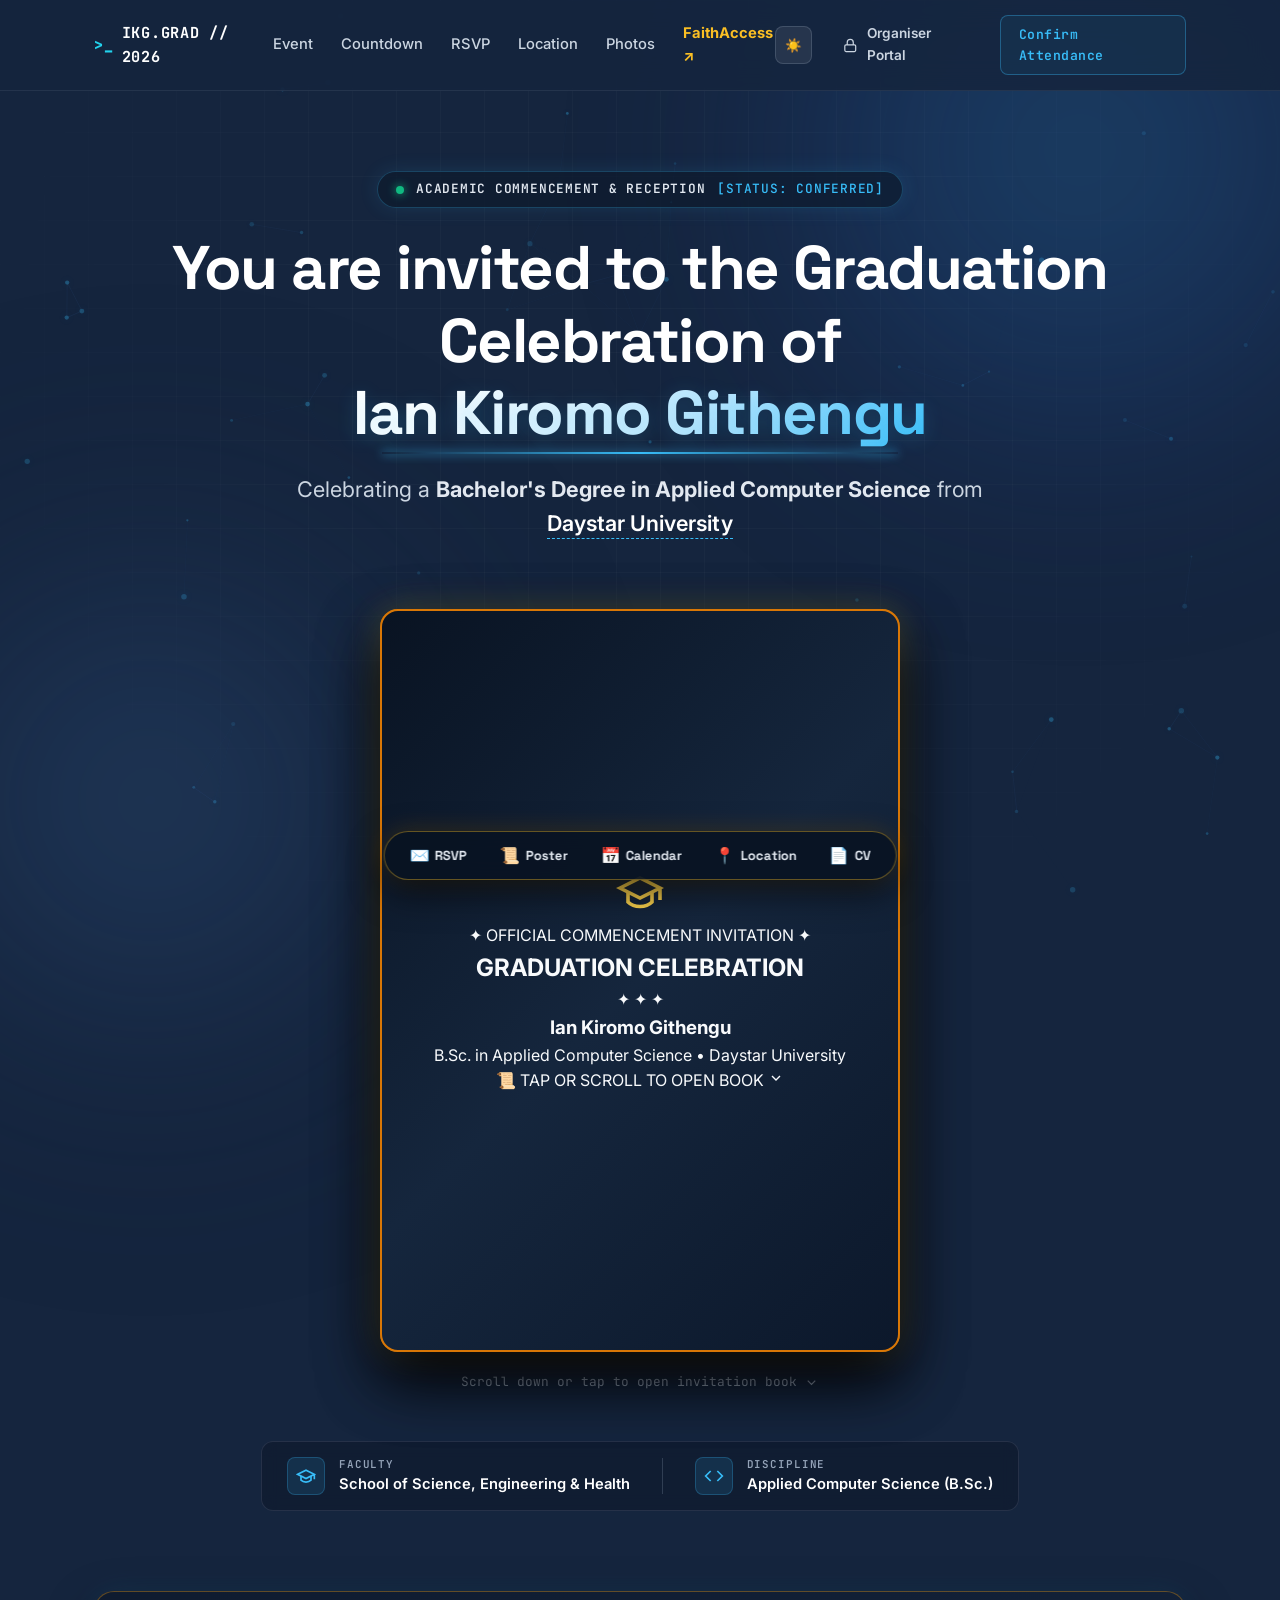
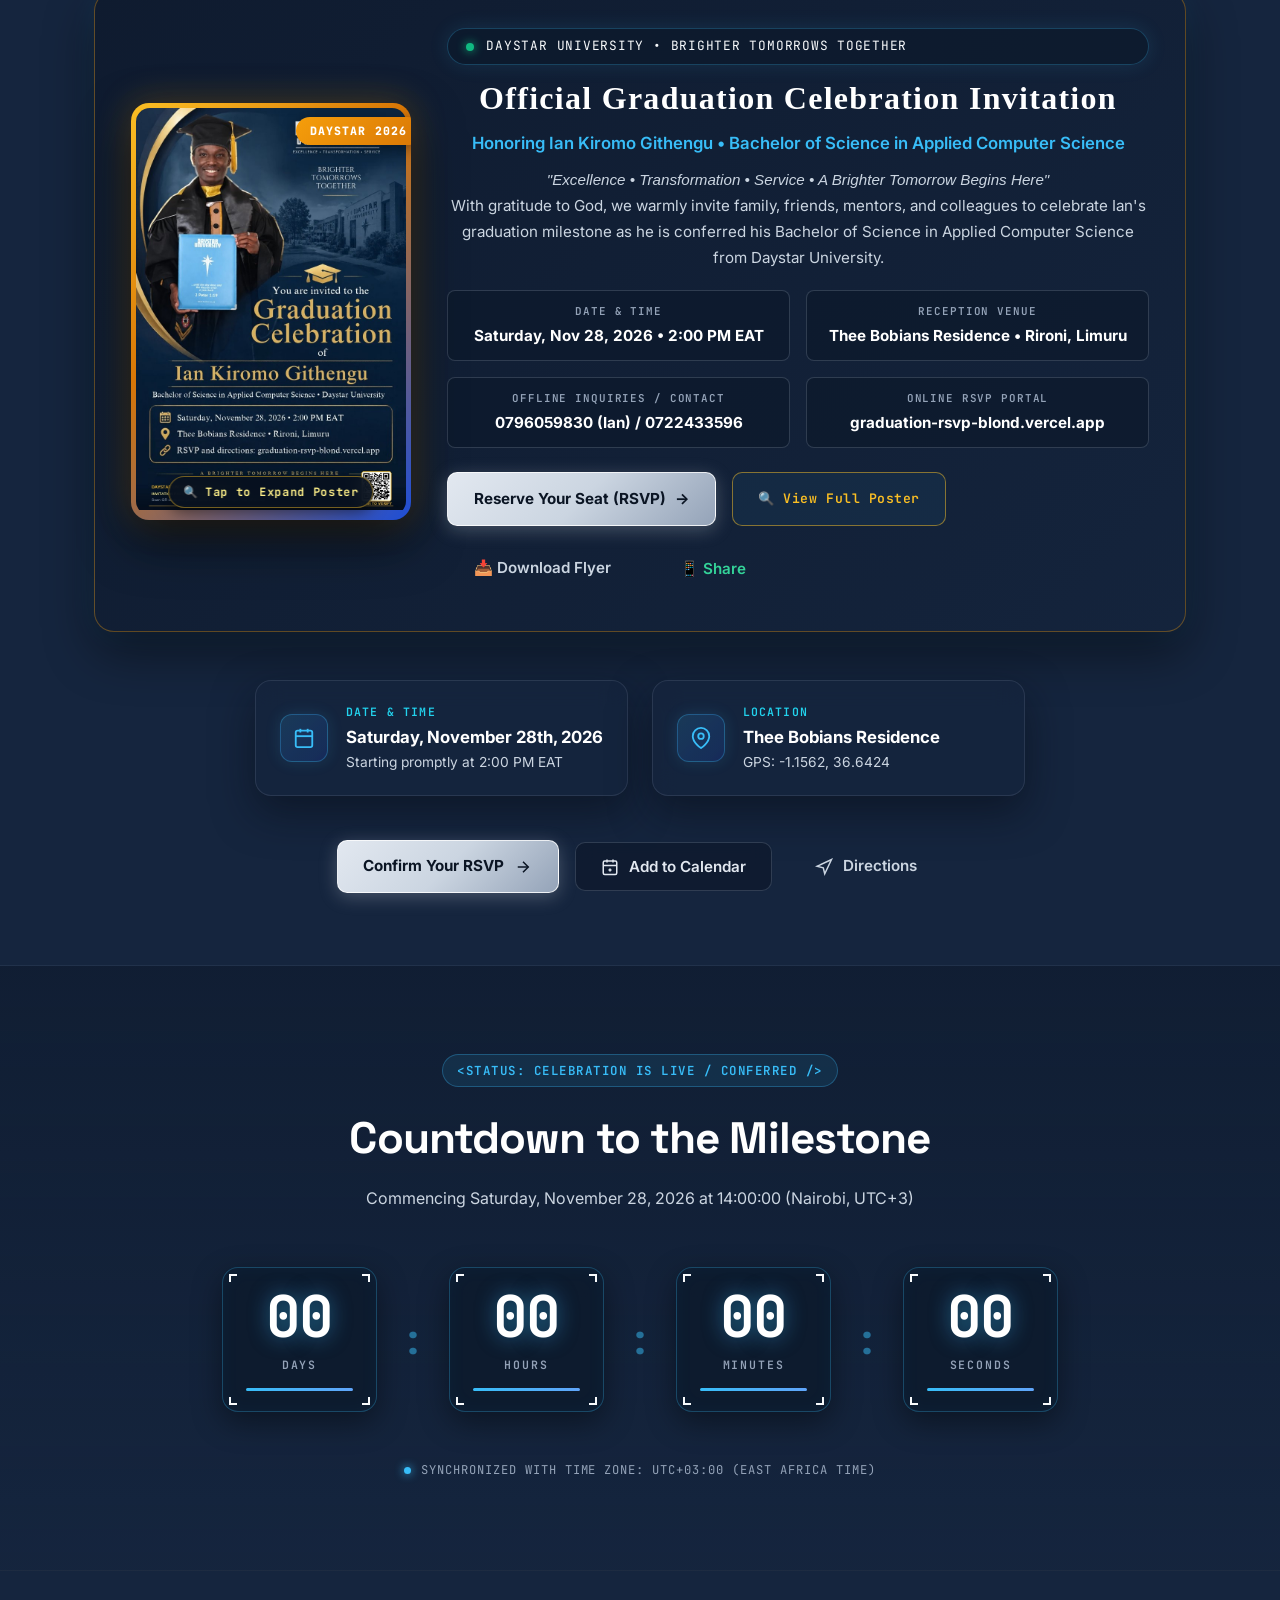
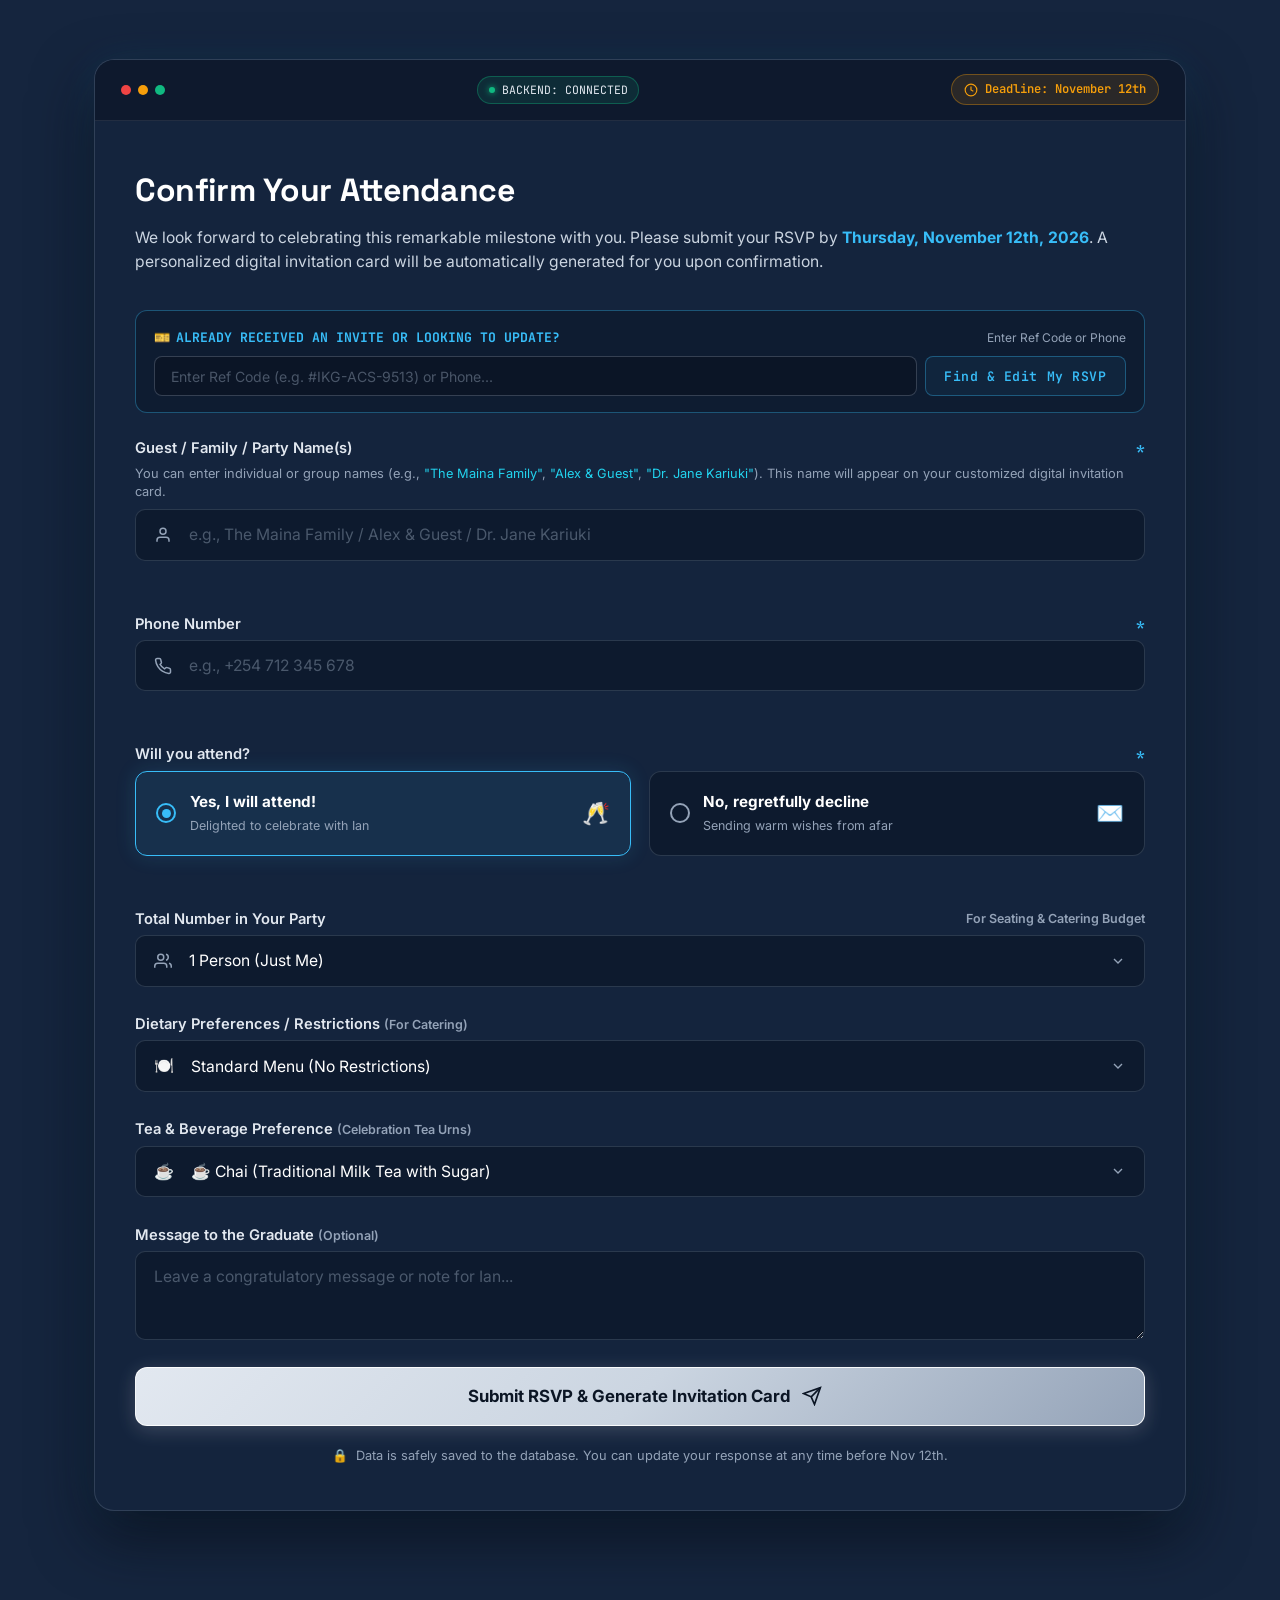
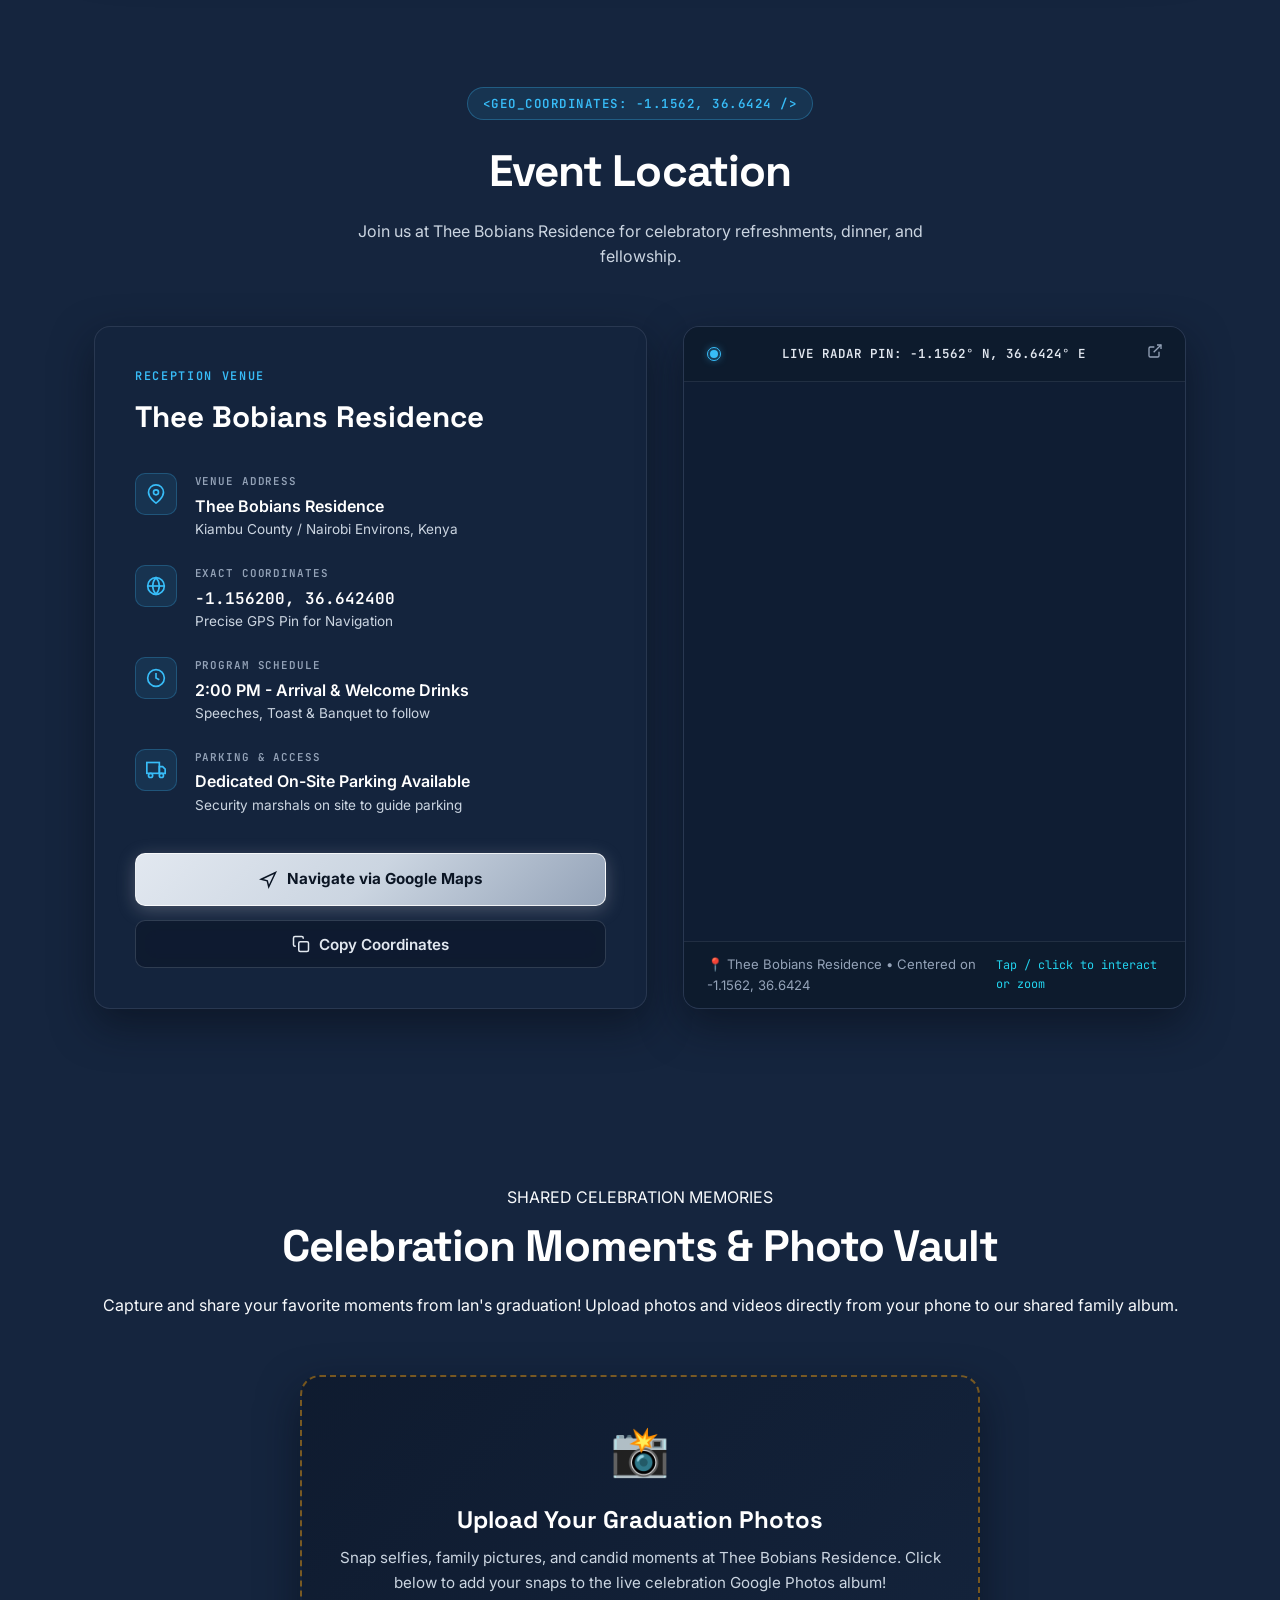
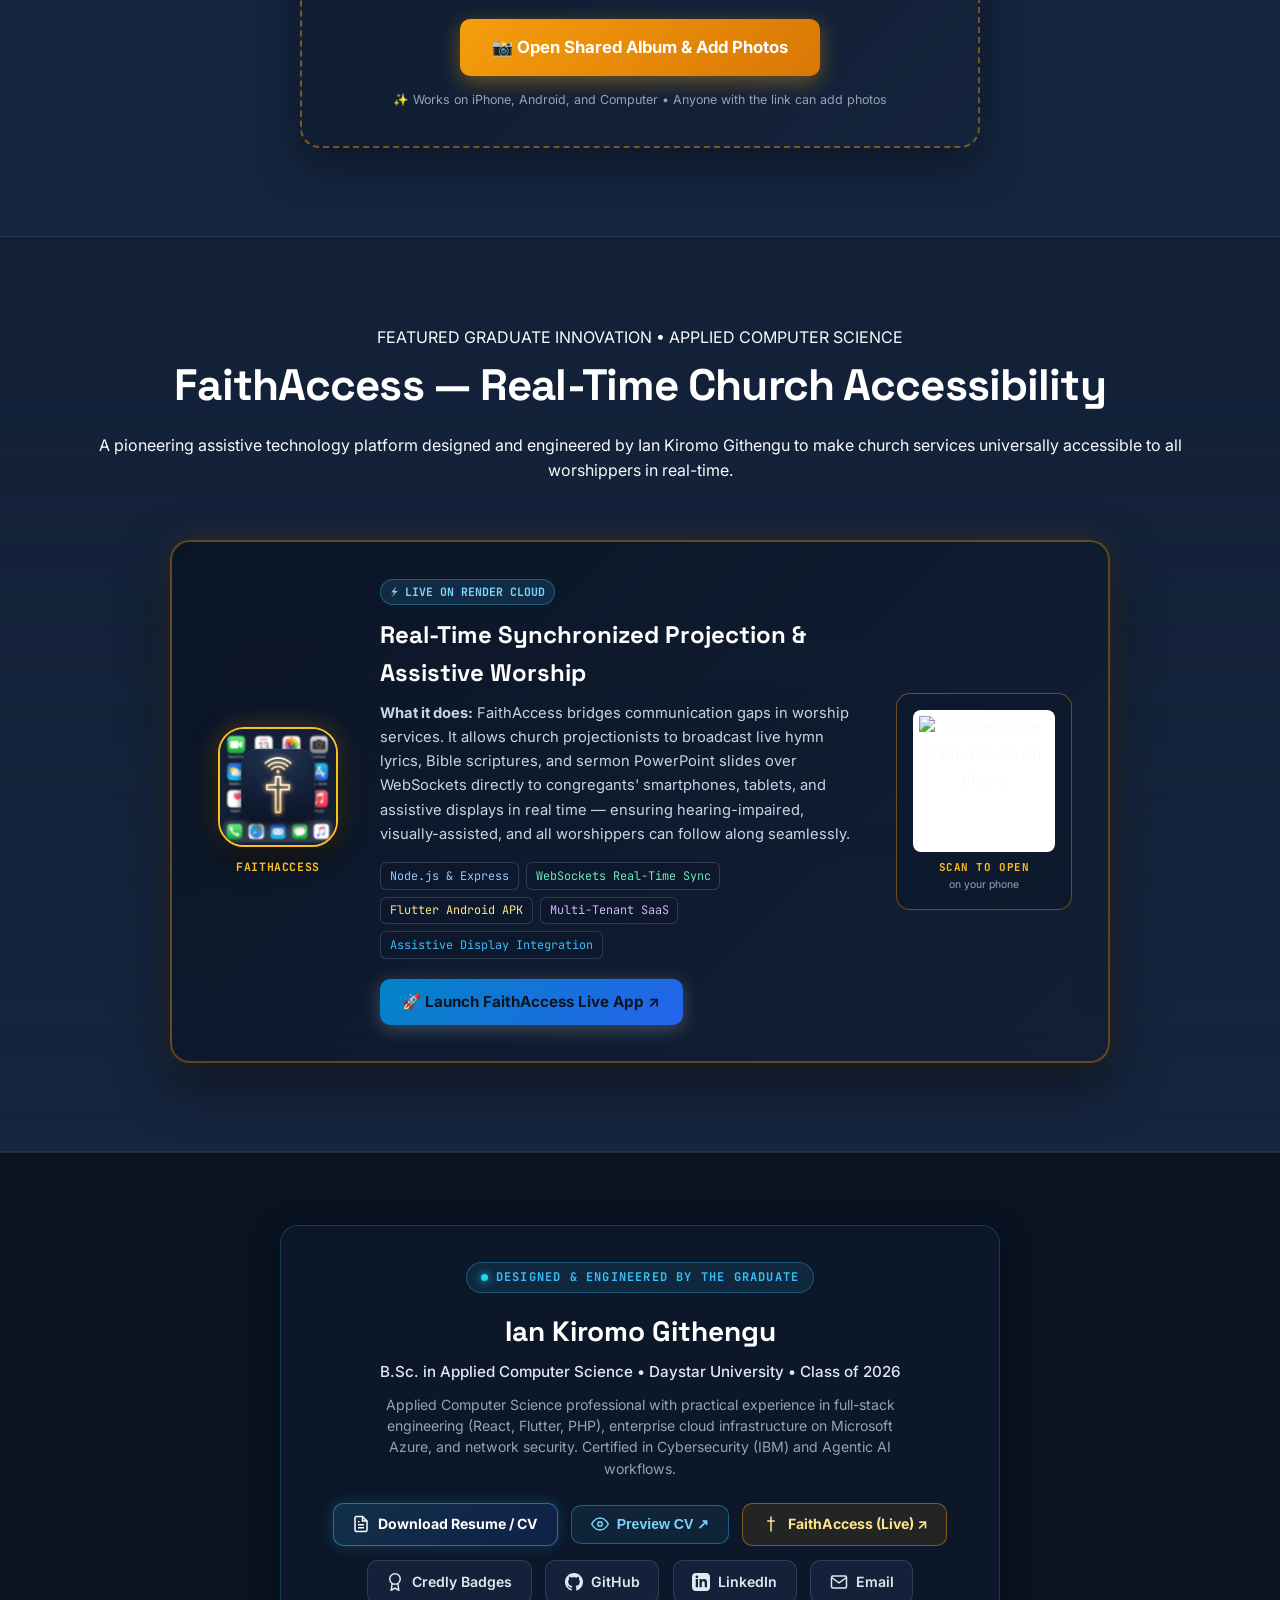
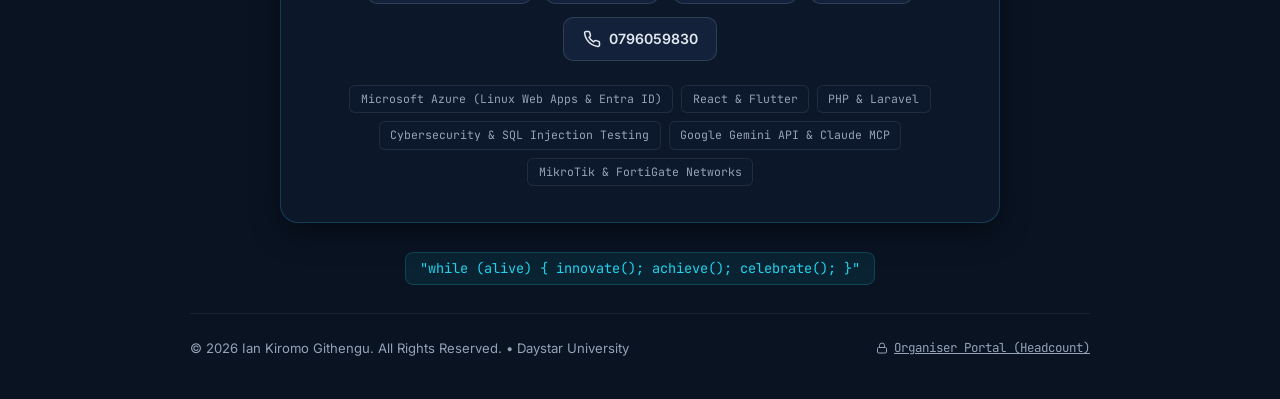
==== commit 510b7903: "feat: replace personalized RSVP invitation card with new Daystar regalia poster design" ====
--- a/index.html
+++ b/index.html
@@ -717,14 +717,14 @@
                 <!-- DYNAMIC PERSONALIZED INVITATION CARD (HTML5 CANVAS) -->
                 <div class="personalized-card-container">
                   <div class="card-generator-bar">
-                    <span class="card-gen-title">🎨 PERSONALIZED DIGITAL INVITATION CARD</span>
+                    <span class="card-gen-title">🎓 OFFICIAL DAYSTAR PERSONALIZED INVITATION CARD</span>
                     <span class="card-gen-badge">HIGH-RES // 300 DPI</span>
                   </div>
 
                   <div class="canvas-viewport-wrapper">
                     <!-- The Canvas Element for Client-Side Generation -->
-                    <canvas id="invitation-card-canvas" width="1200" height="800" class="invitation-render-canvas"
-                      aria-label="Personalized Graduation Invitation Card"></canvas>
+                    <canvas id="invitation-card-canvas" width="726" height="1080" class="invitation-render-canvas"
+                      aria-label="Personalized Daystar Graduation Invitation Card"></canvas>
                     <div id="canvas-loading-spinner" class="canvas-loading-overlay" style="display: none;">
                       <div class="spinner-circle"></div>
                       <span>Rendering Personalized Card...</span>
--- a/style.css
+++ b/style.css
@@ -1670,13 +1670,13 @@
 
 /* Personalized Card Container */
 .personalized-card-container {
-  background: rgba(14, 26, 45, 0.85);
-  border: 1px solid rgba(56, 189, 248, 0.35);
+  background: rgba(14, 26, 45, 0.88);
+  border: 1.5px solid rgba(251, 191, 36, 0.4);
   border-radius: 16px;
   padding: 1.5rem;
   margin: 0 auto 2.25rem;
-  max-width: 720px;
-  box-shadow: 0 15px 40px rgba(0, 0, 0, 0.5), var(--glow-cyan);
+  max-width: 540px;
+  box-shadow: 0 15px 40px rgba(0, 0, 0, 0.65), 0 0 24px rgba(251, 191, 36, 0.2);
 }
 
 .card-generator-bar {
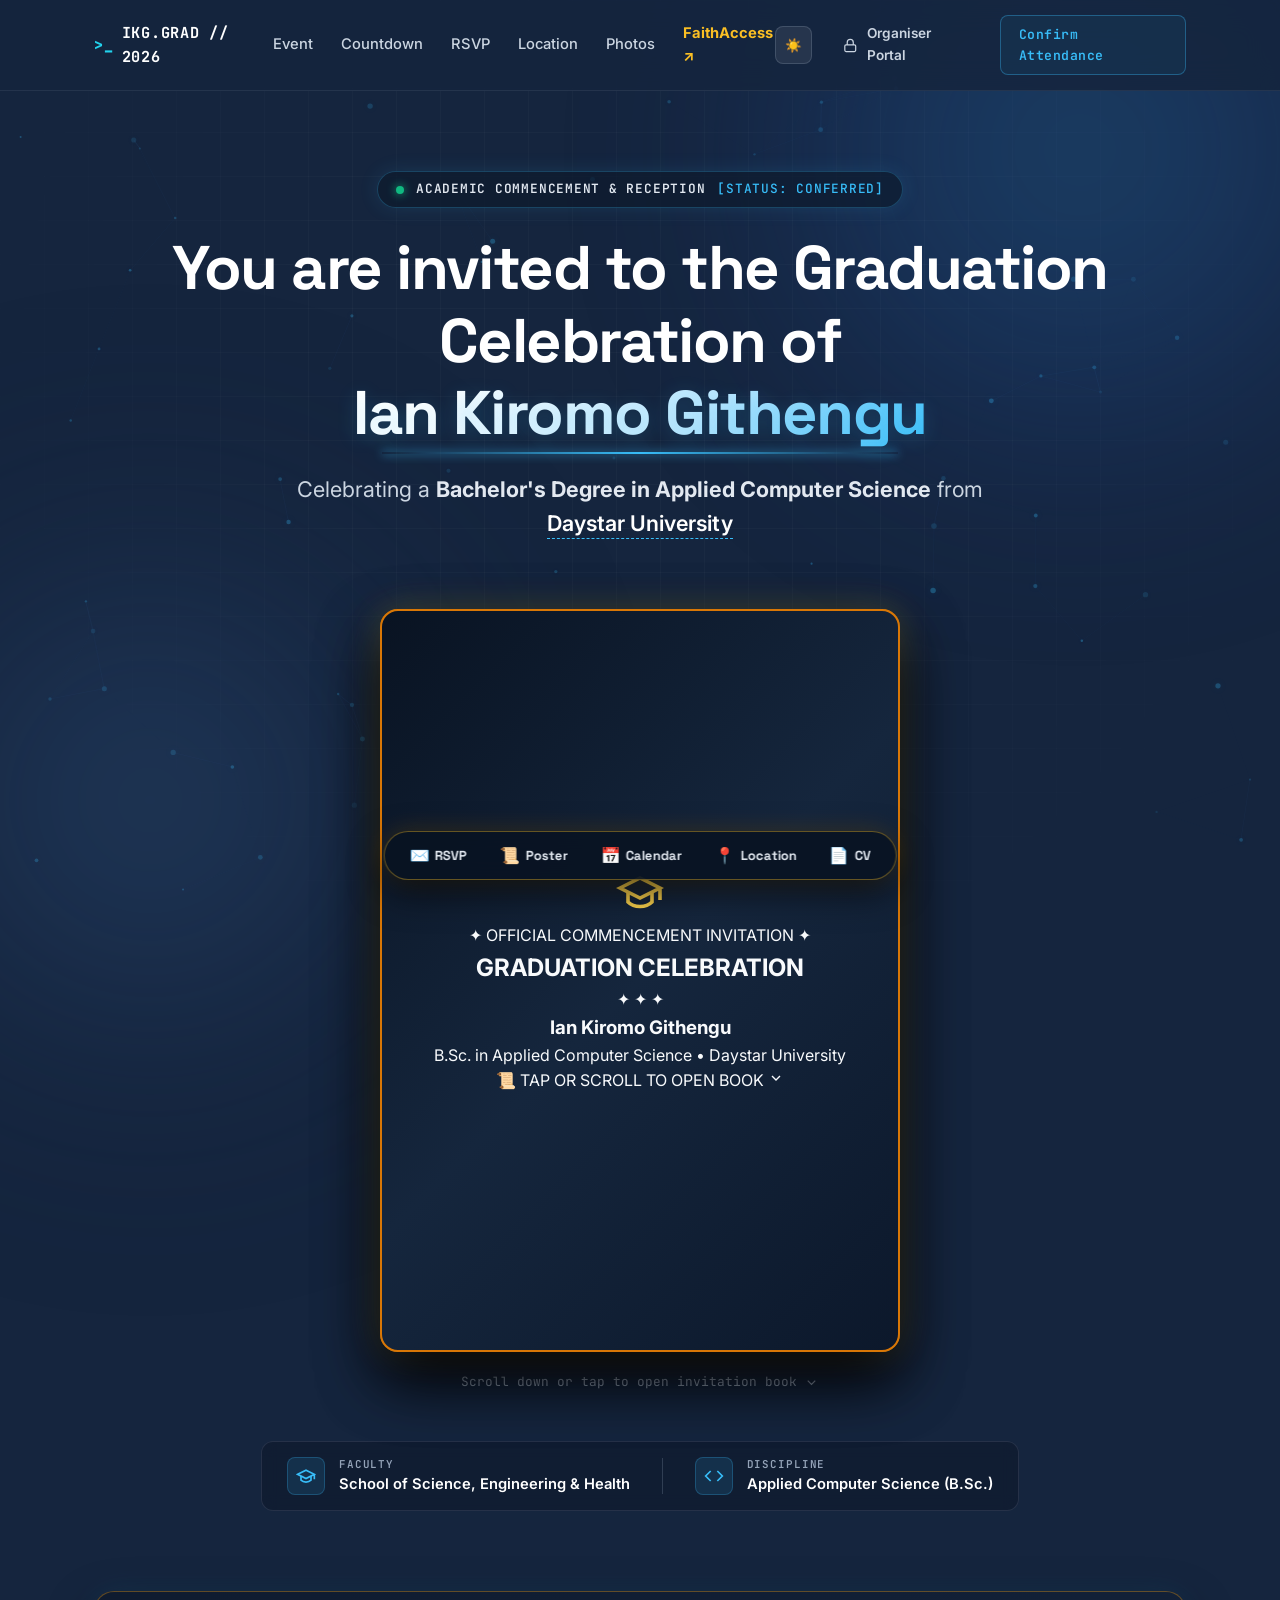
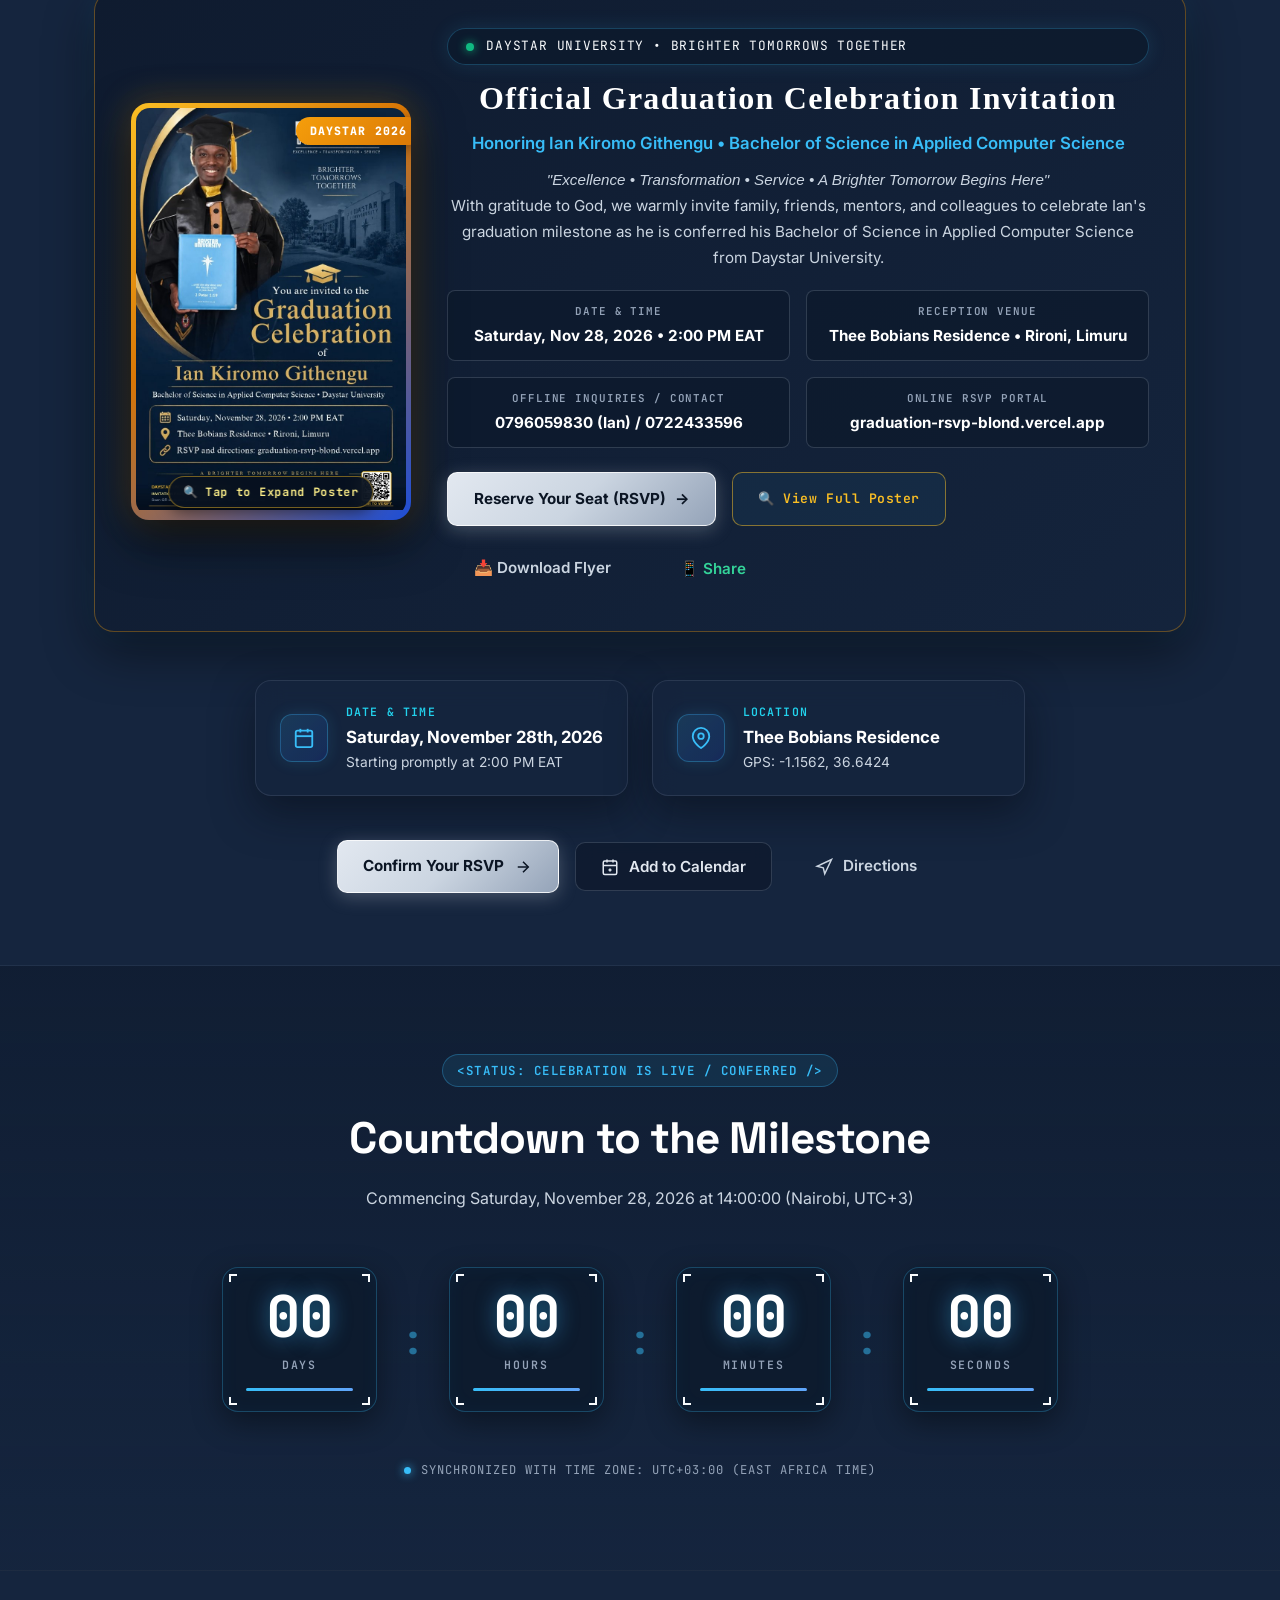
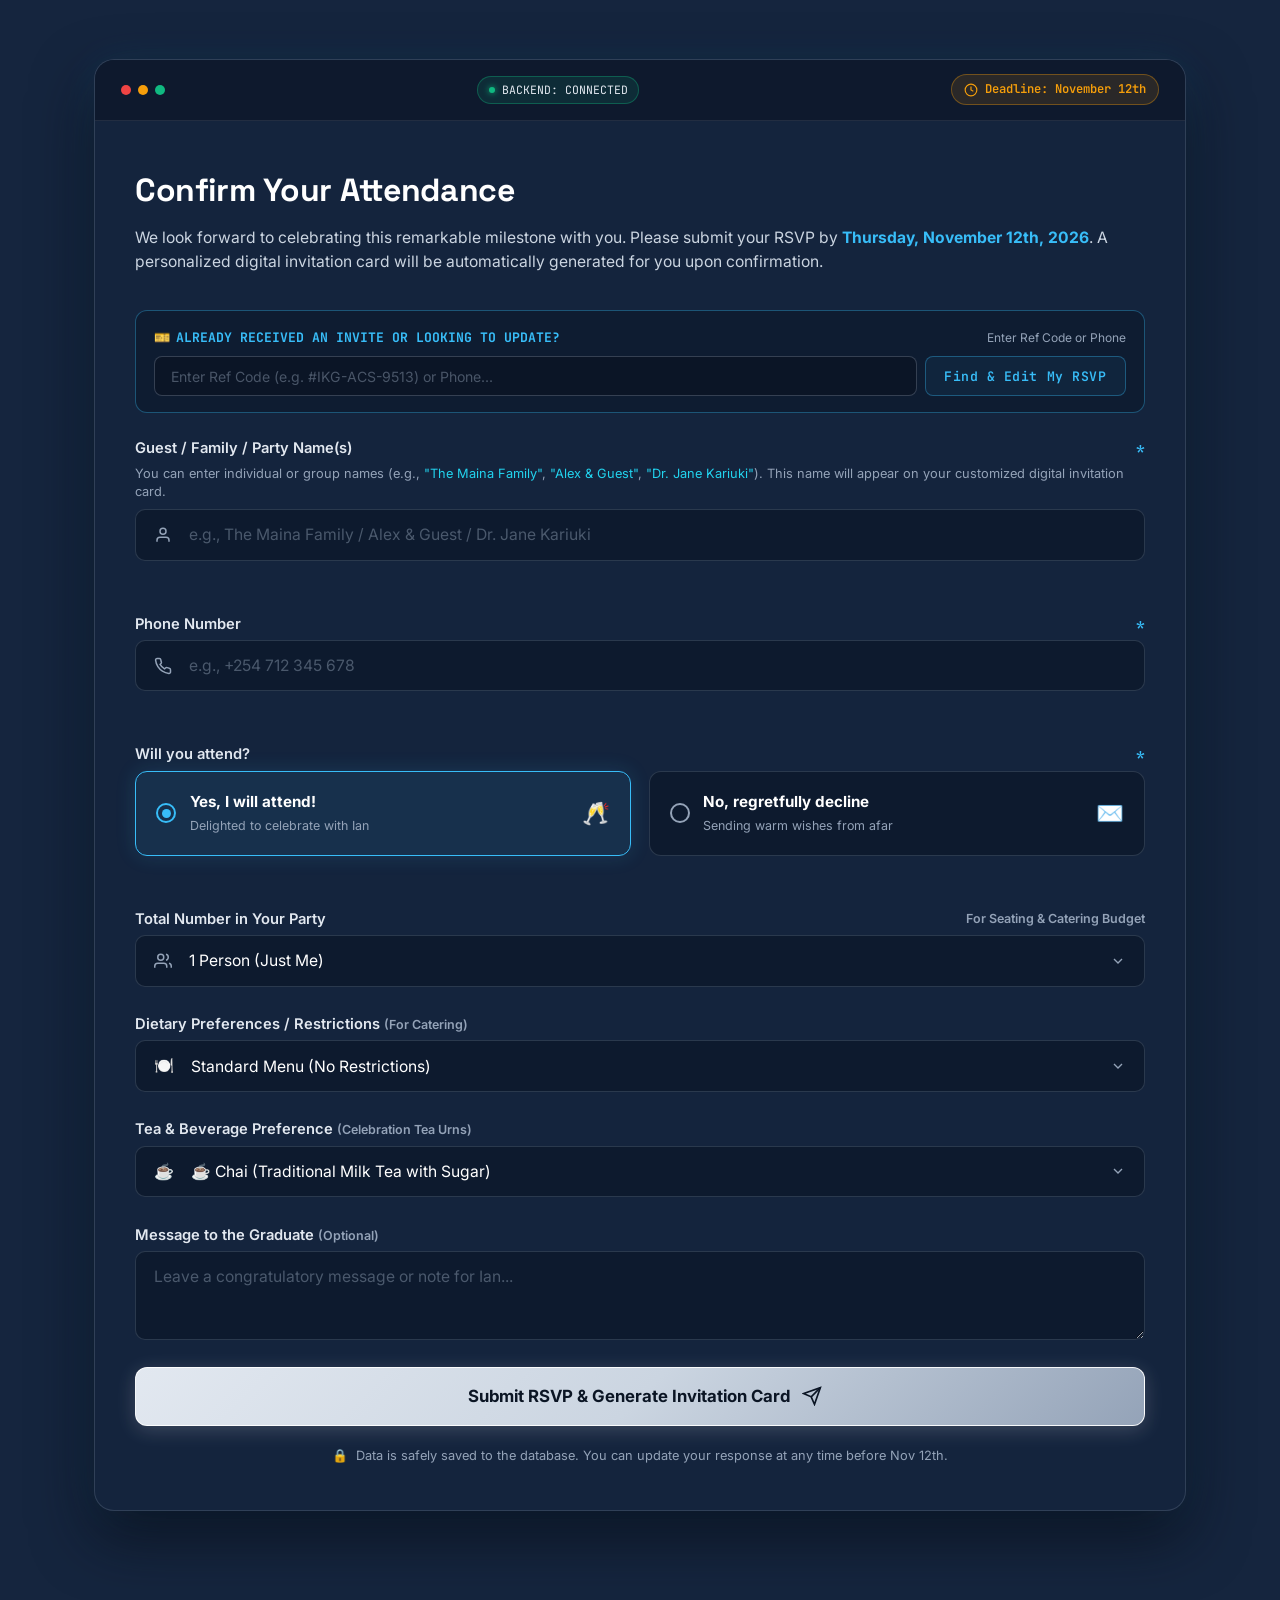
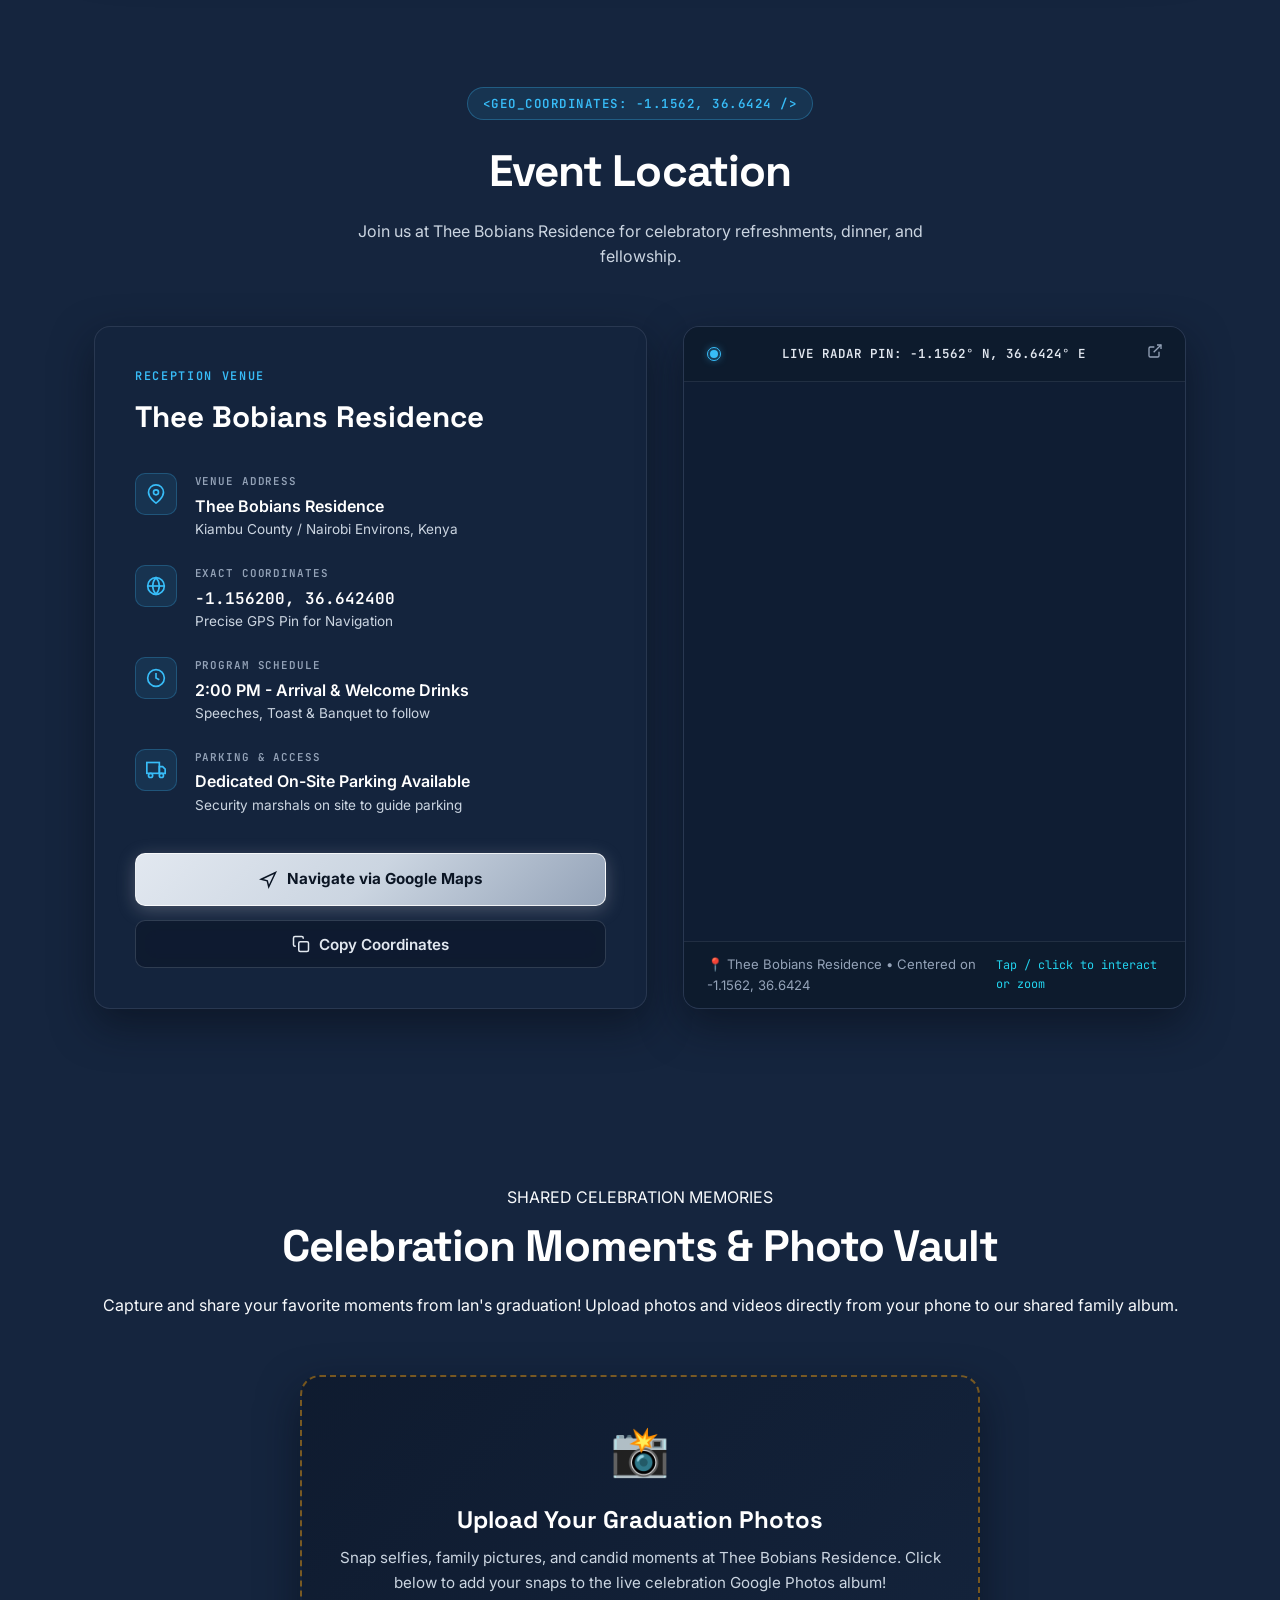
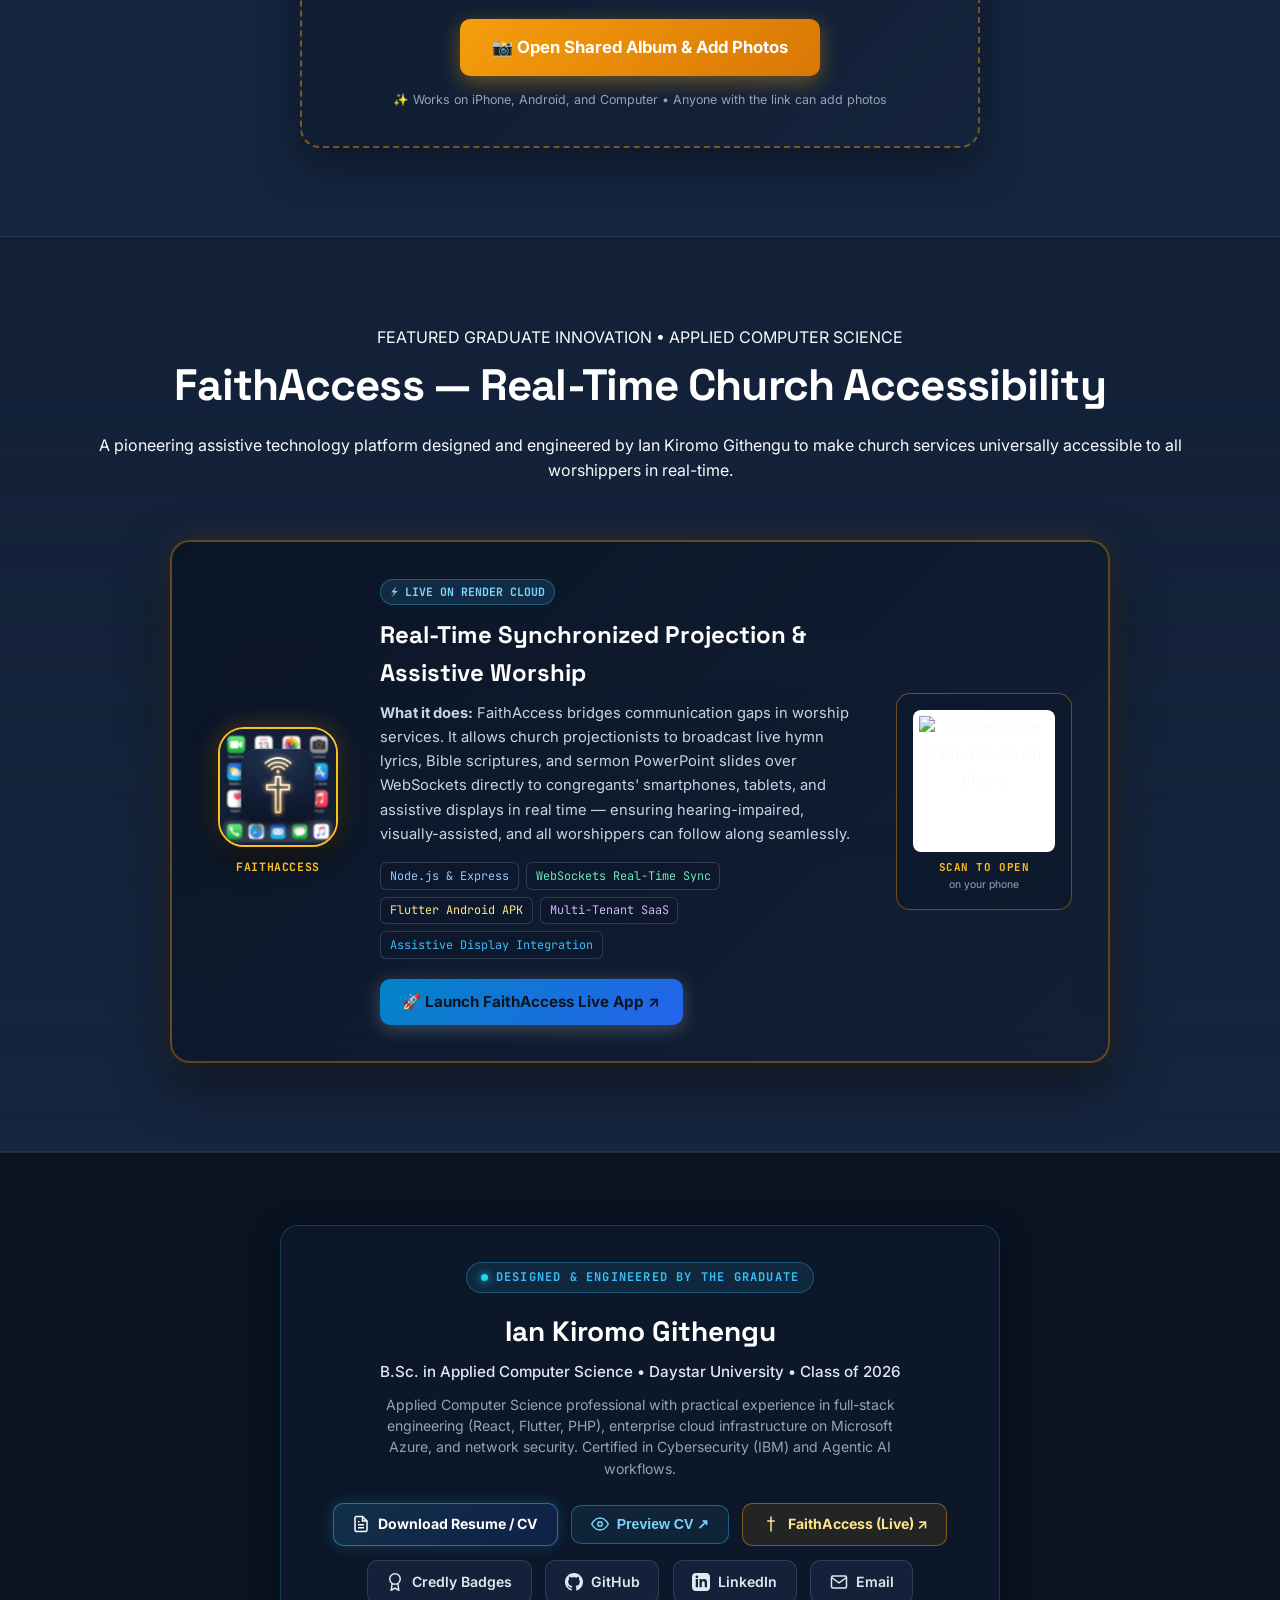
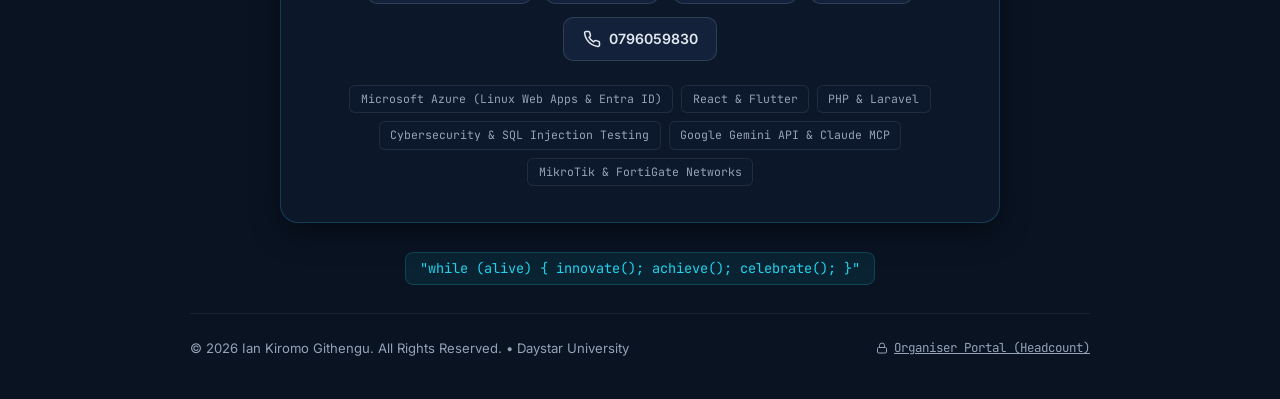
==== commit 5004a8ec: "fix: clean card template typography layout and add personalized guest name to organizer share/downlo" ====
--- a/index.html
+++ b/index.html
@@ -1429,7 +1429,7 @@
   <!-- Confetti Canvas for Celebration on RSVP -->
   <canvas id="confetti-canvas" aria-hidden="true"></canvas>
 
-  <script src="app.js?v=2026.3"></script>
+  <script src="app.js?v=2026.5_daystar_clean"></script>
 </body>
 
 </html>
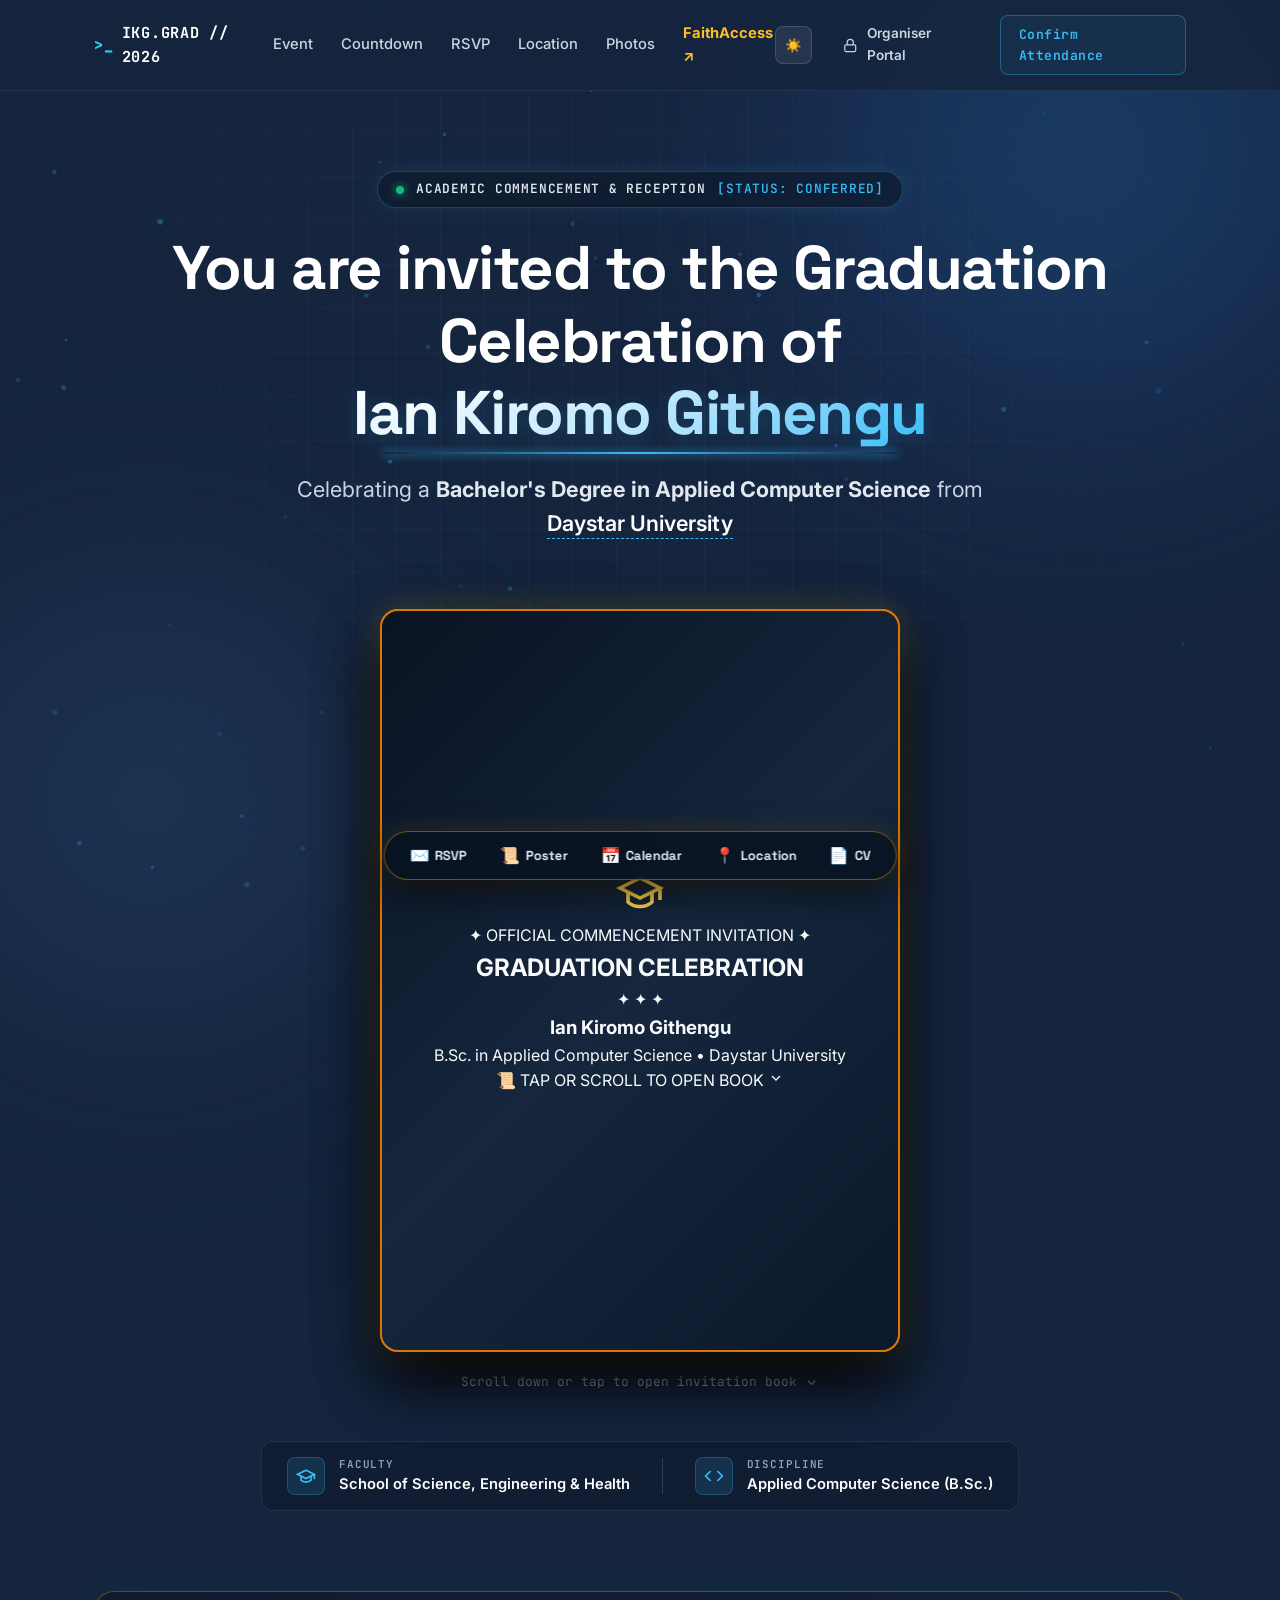
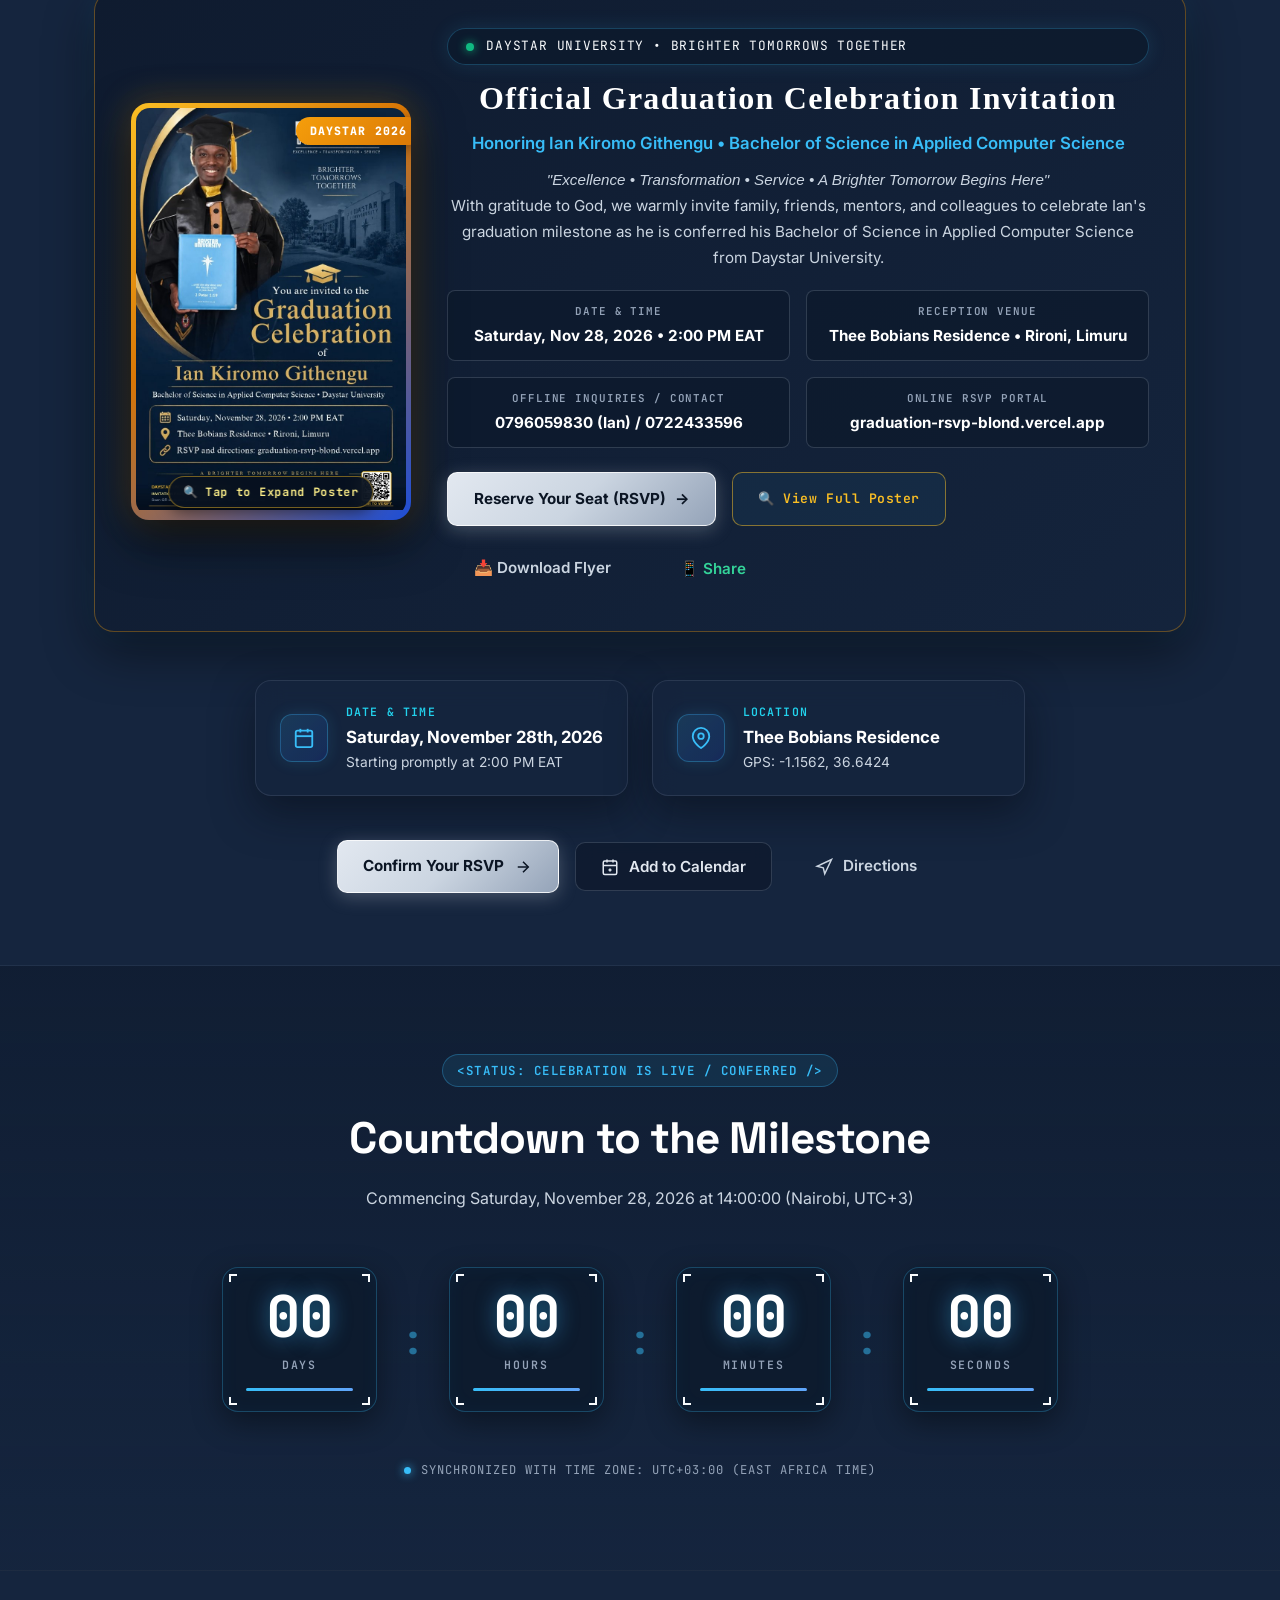
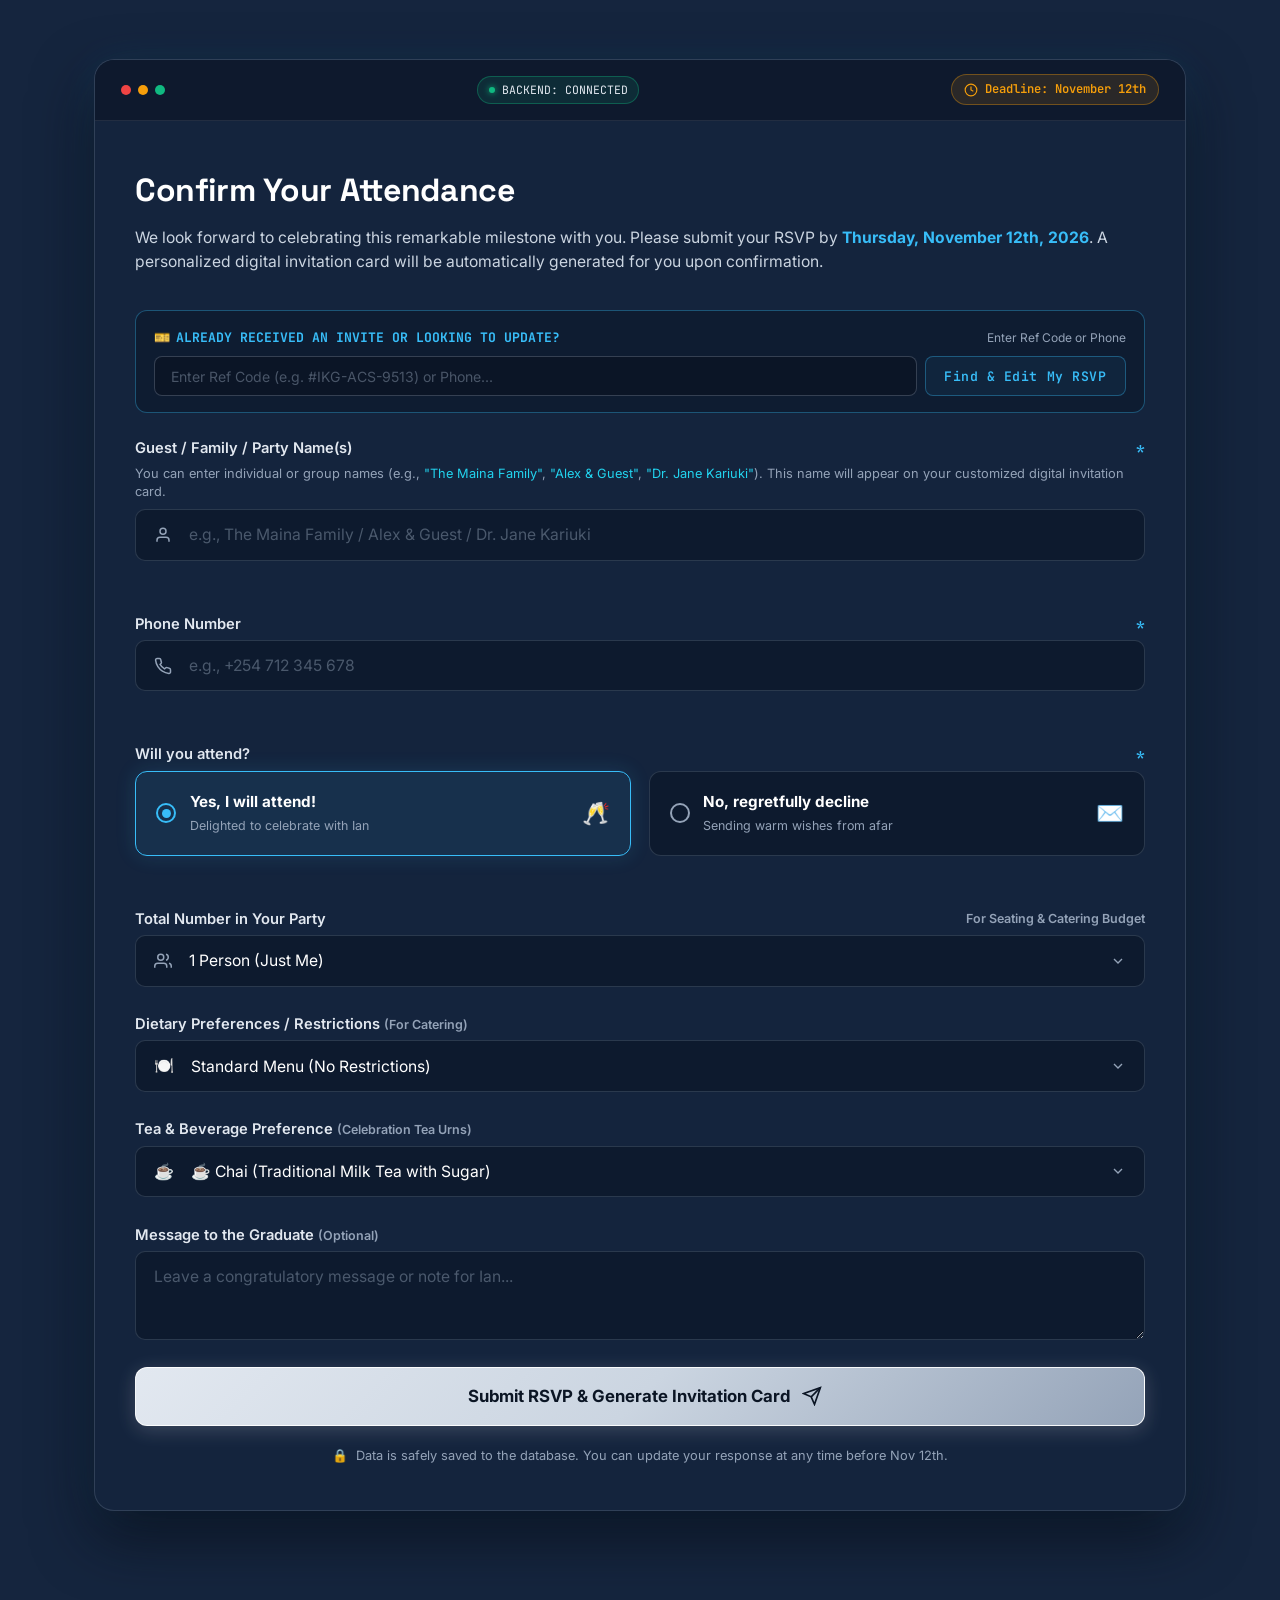
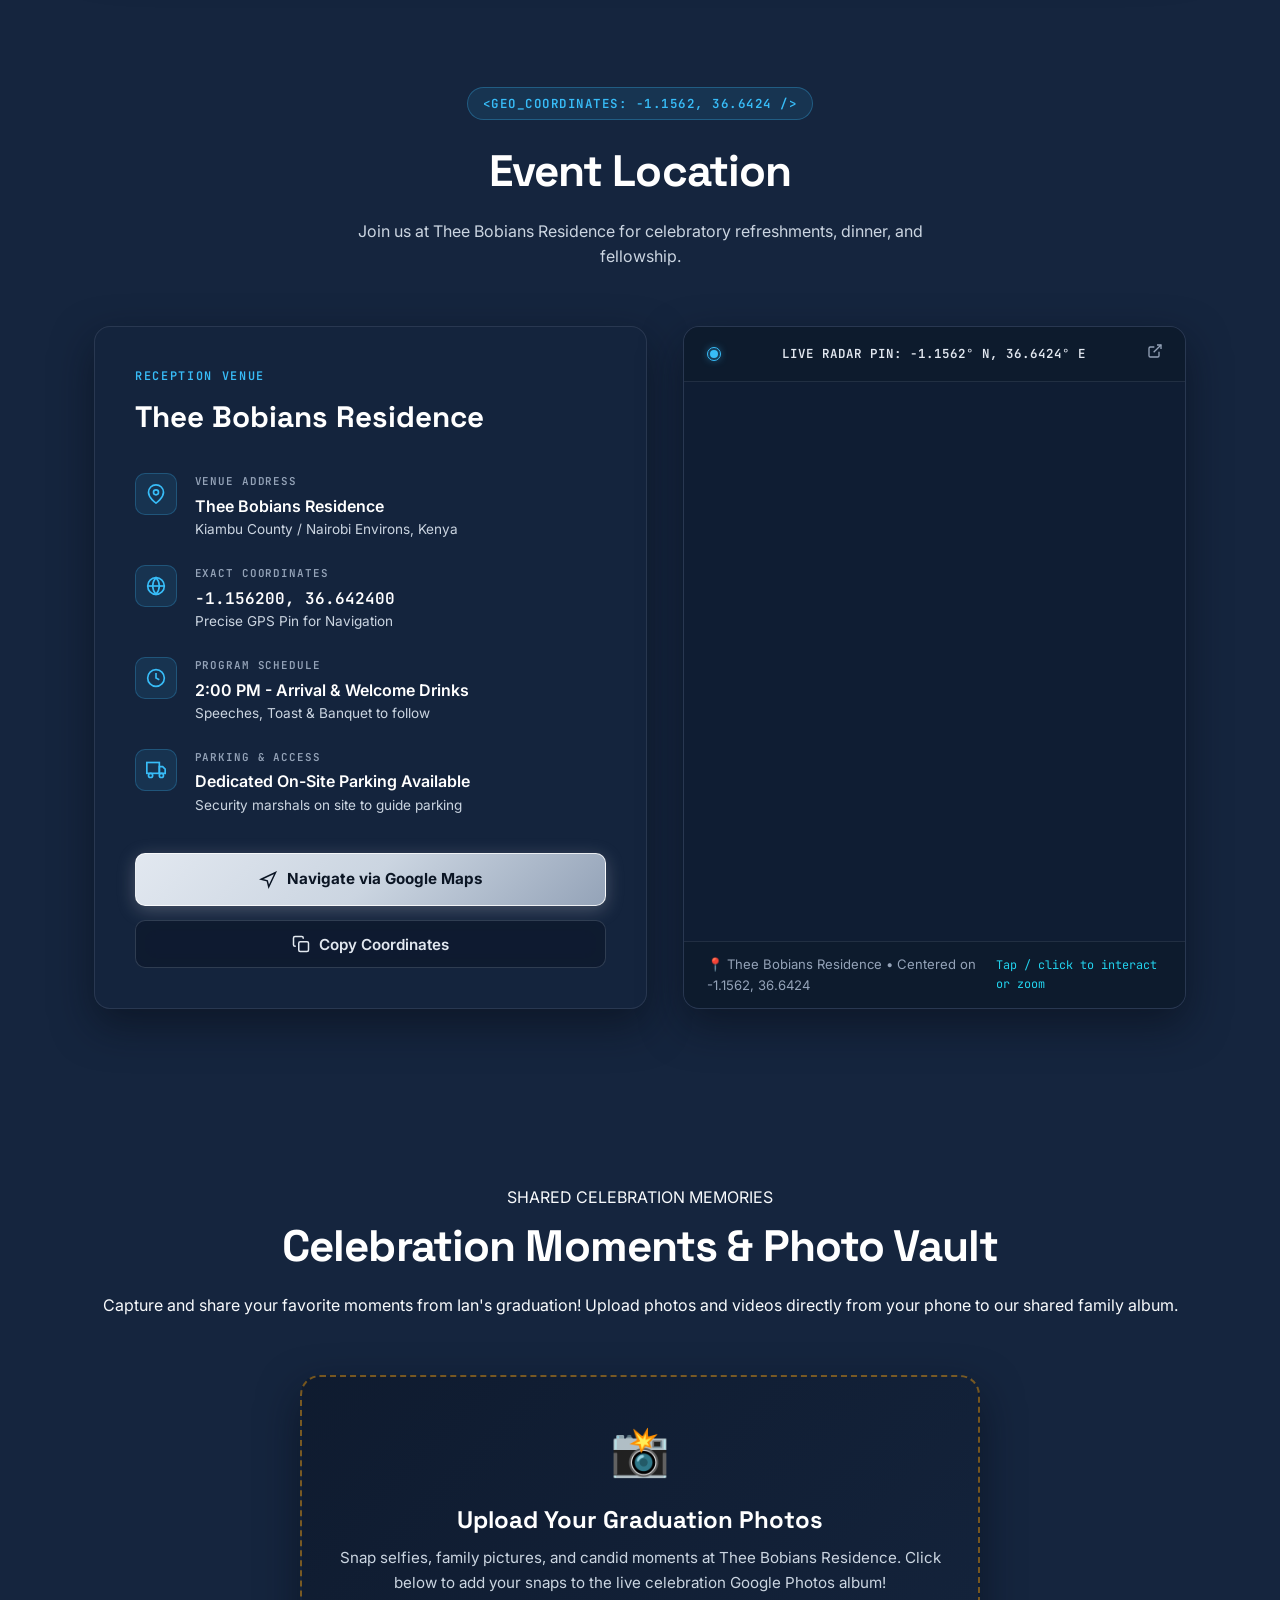
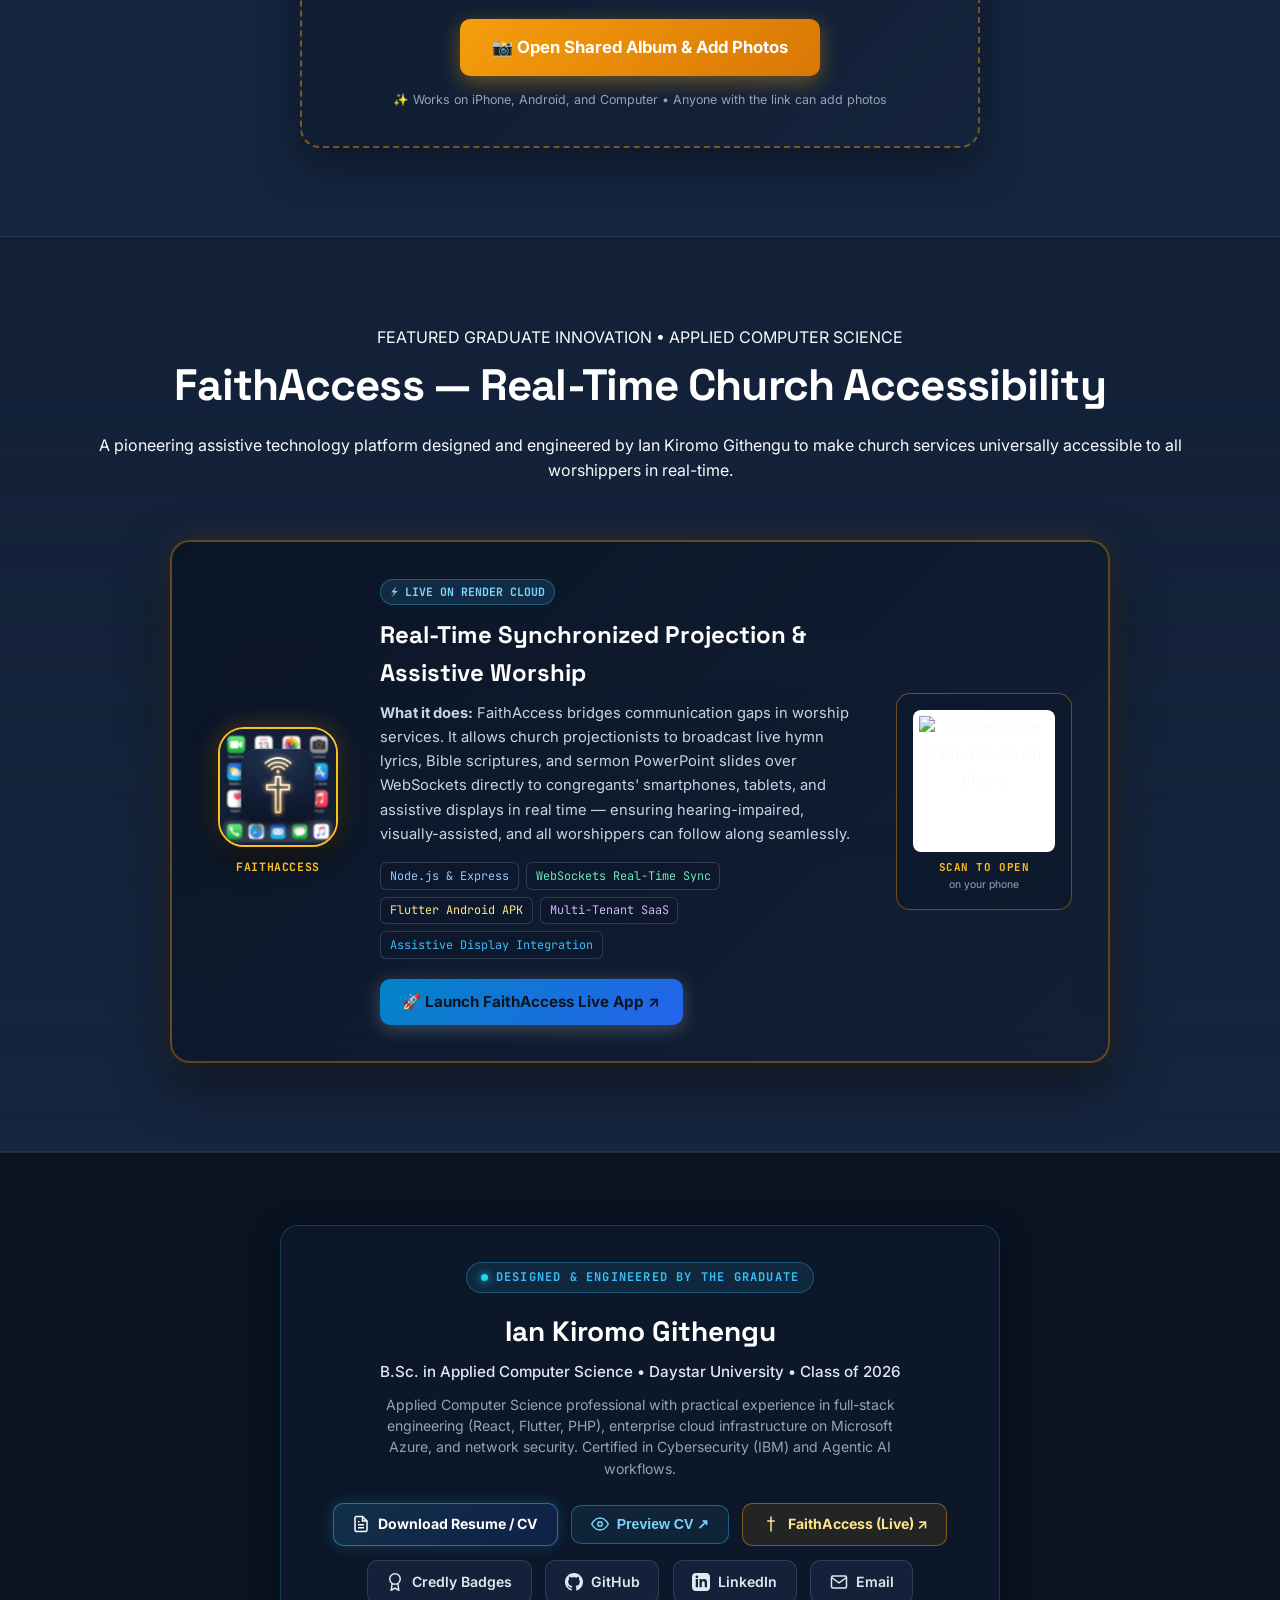
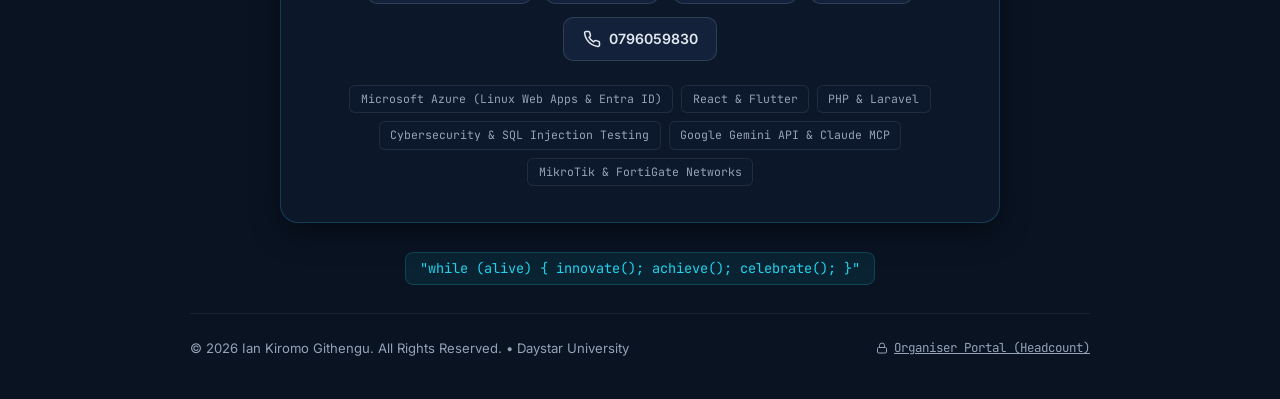
==== commit 259536e9: "revert: restore working personalized card template and organizer view (rollback to 4c82402)" ====
--- a/index.html
+++ b/index.html
@@ -717,14 +717,14 @@
                 <!-- DYNAMIC PERSONALIZED INVITATION CARD (HTML5 CANVAS) -->
                 <div class="personalized-card-container">
                   <div class="card-generator-bar">
-                    <span class="card-gen-title">🎓 OFFICIAL DAYSTAR PERSONALIZED INVITATION CARD</span>
+                    <span class="card-gen-title">🎨 PERSONALIZED DIGITAL INVITATION CARD</span>
                     <span class="card-gen-badge">HIGH-RES // 300 DPI</span>
                   </div>
 
                   <div class="canvas-viewport-wrapper">
                     <!-- The Canvas Element for Client-Side Generation -->
-                    <canvas id="invitation-card-canvas" width="726" height="1080" class="invitation-render-canvas"
-                      aria-label="Personalized Daystar Graduation Invitation Card"></canvas>
+                    <canvas id="invitation-card-canvas" width="1200" height="800" class="invitation-render-canvas"
+                      aria-label="Personalized Graduation Invitation Card"></canvas>
                     <div id="canvas-loading-spinner" class="canvas-loading-overlay" style="display: none;">
                       <div class="spinner-circle"></div>
                       <span>Rendering Personalized Card...</span>
@@ -1429,7 +1429,7 @@
   <!-- Confetti Canvas for Celebration on RSVP -->
   <canvas id="confetti-canvas" aria-hidden="true"></canvas>
 
-  <script src="app.js?v=2026.5_daystar_clean"></script>
+  <script src="app.js?v=2026.3"></script>
 </body>
 
 </html>
--- a/style.css
+++ b/style.css
@@ -1670,13 +1670,13 @@
 
 /* Personalized Card Container */
 .personalized-card-container {
-  background: rgba(14, 26, 45, 0.88);
-  border: 1.5px solid rgba(251, 191, 36, 0.4);
+  background: rgba(14, 26, 45, 0.85);
+  border: 1px solid rgba(56, 189, 248, 0.35);
   border-radius: 16px;
   padding: 1.5rem;
   margin: 0 auto 2.25rem;
-  max-width: 540px;
-  box-shadow: 0 15px 40px rgba(0, 0, 0, 0.65), 0 0 24px rgba(251, 191, 36, 0.2);
+  max-width: 720px;
+  box-shadow: 0 15px 40px rgba(0, 0, 0, 0.5), var(--glow-cyan);
 }
 
 .card-generator-bar {
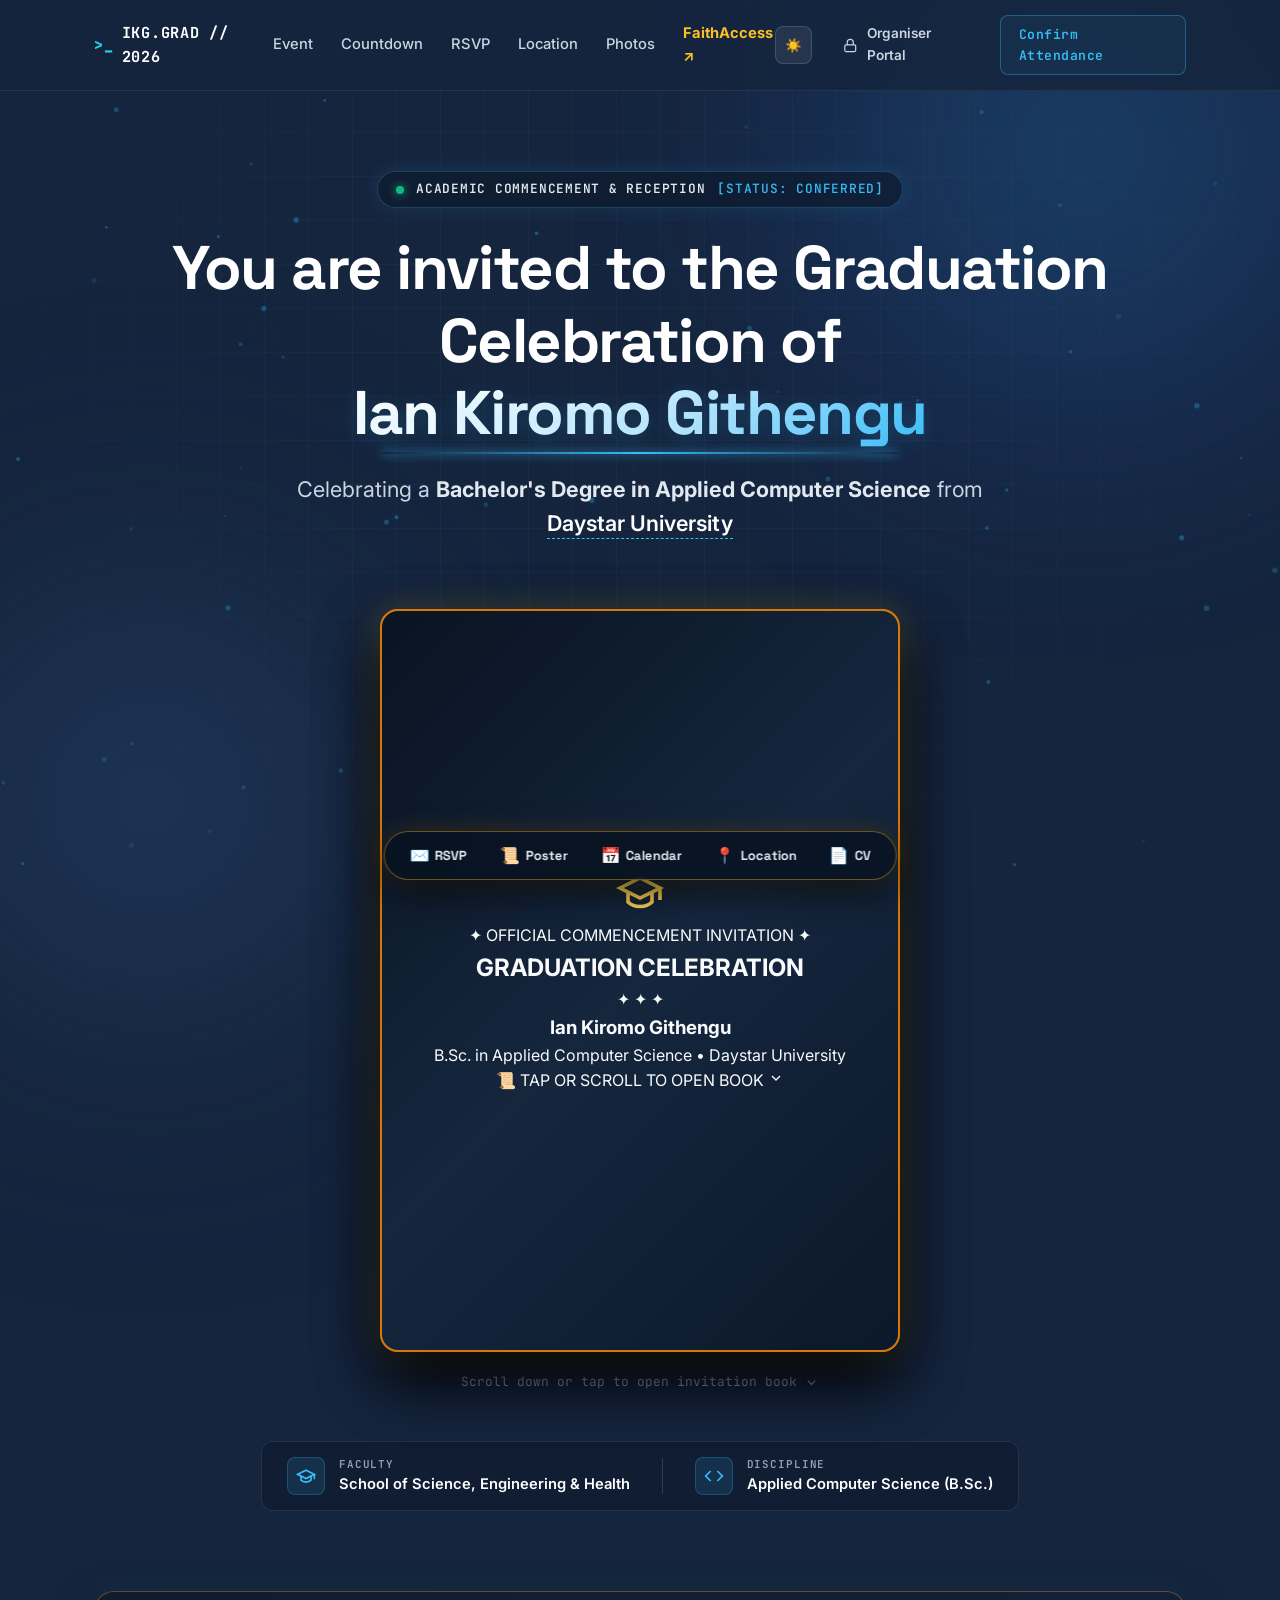
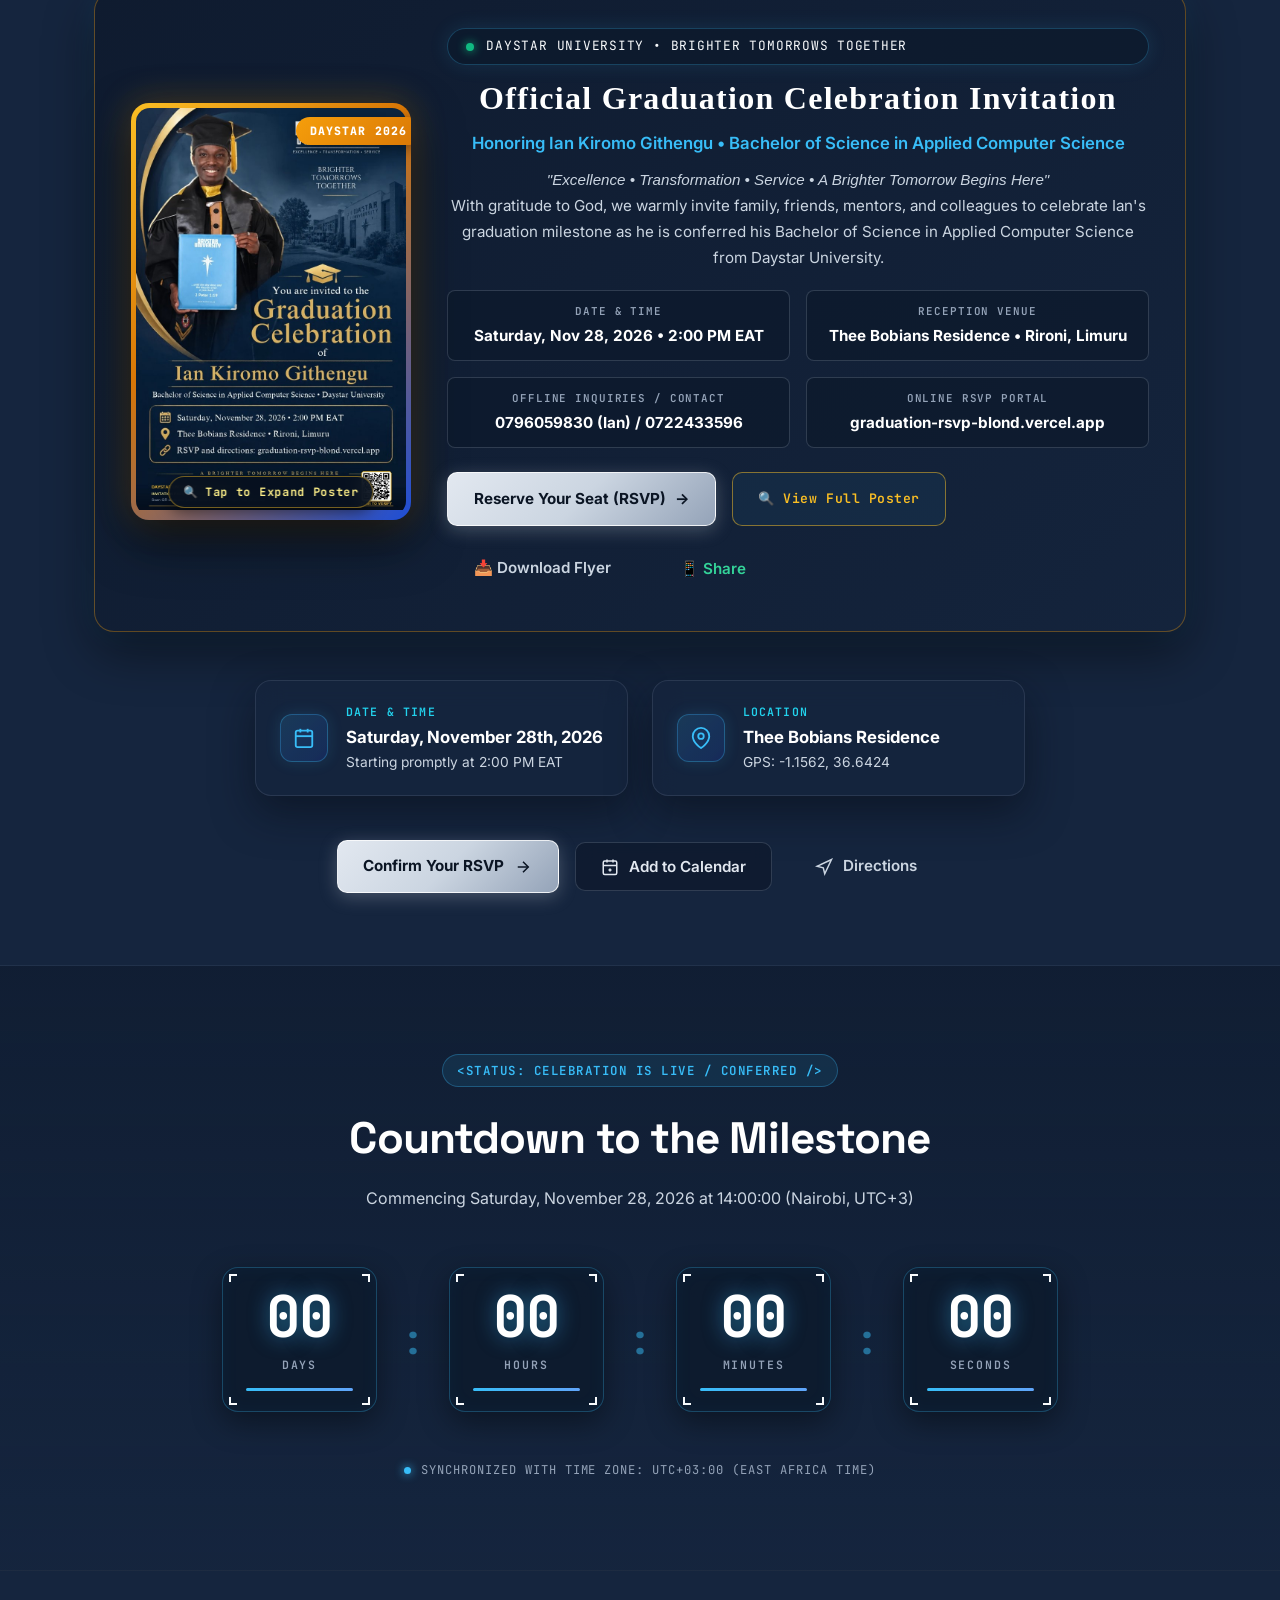
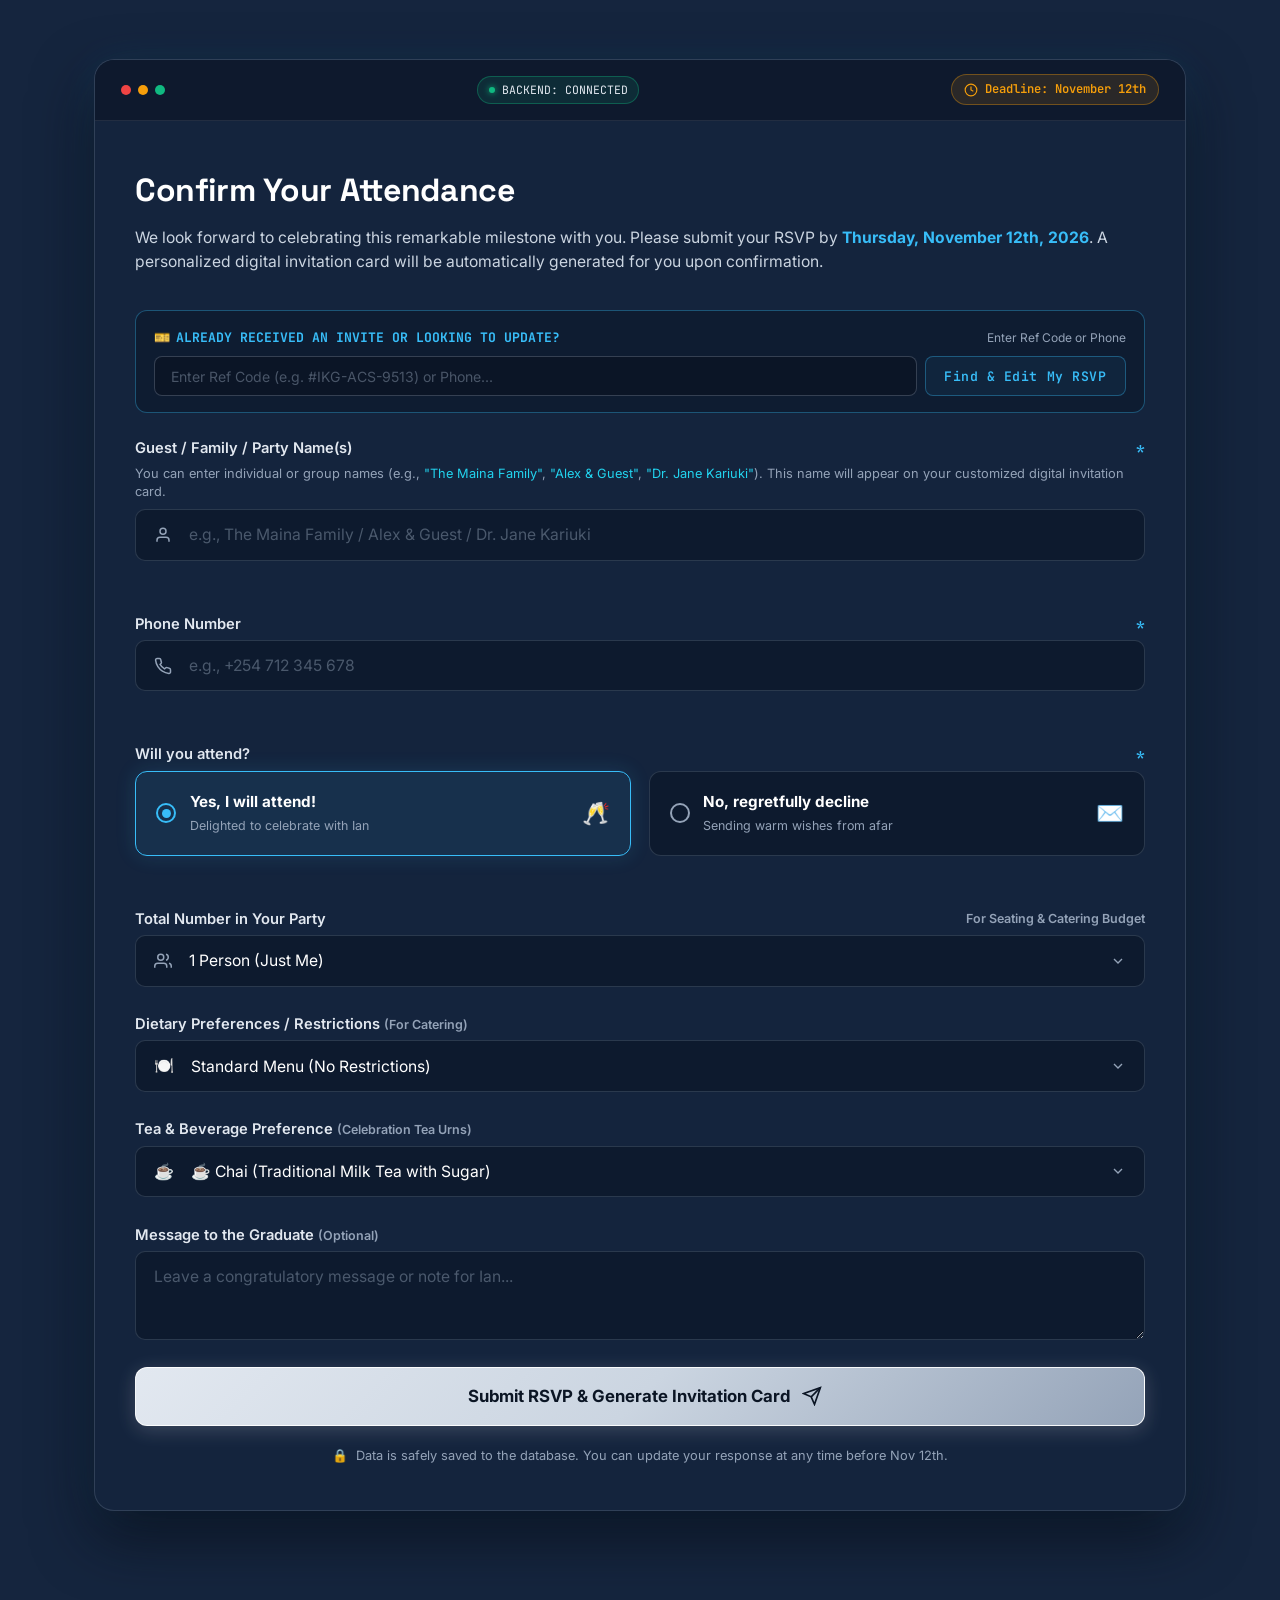
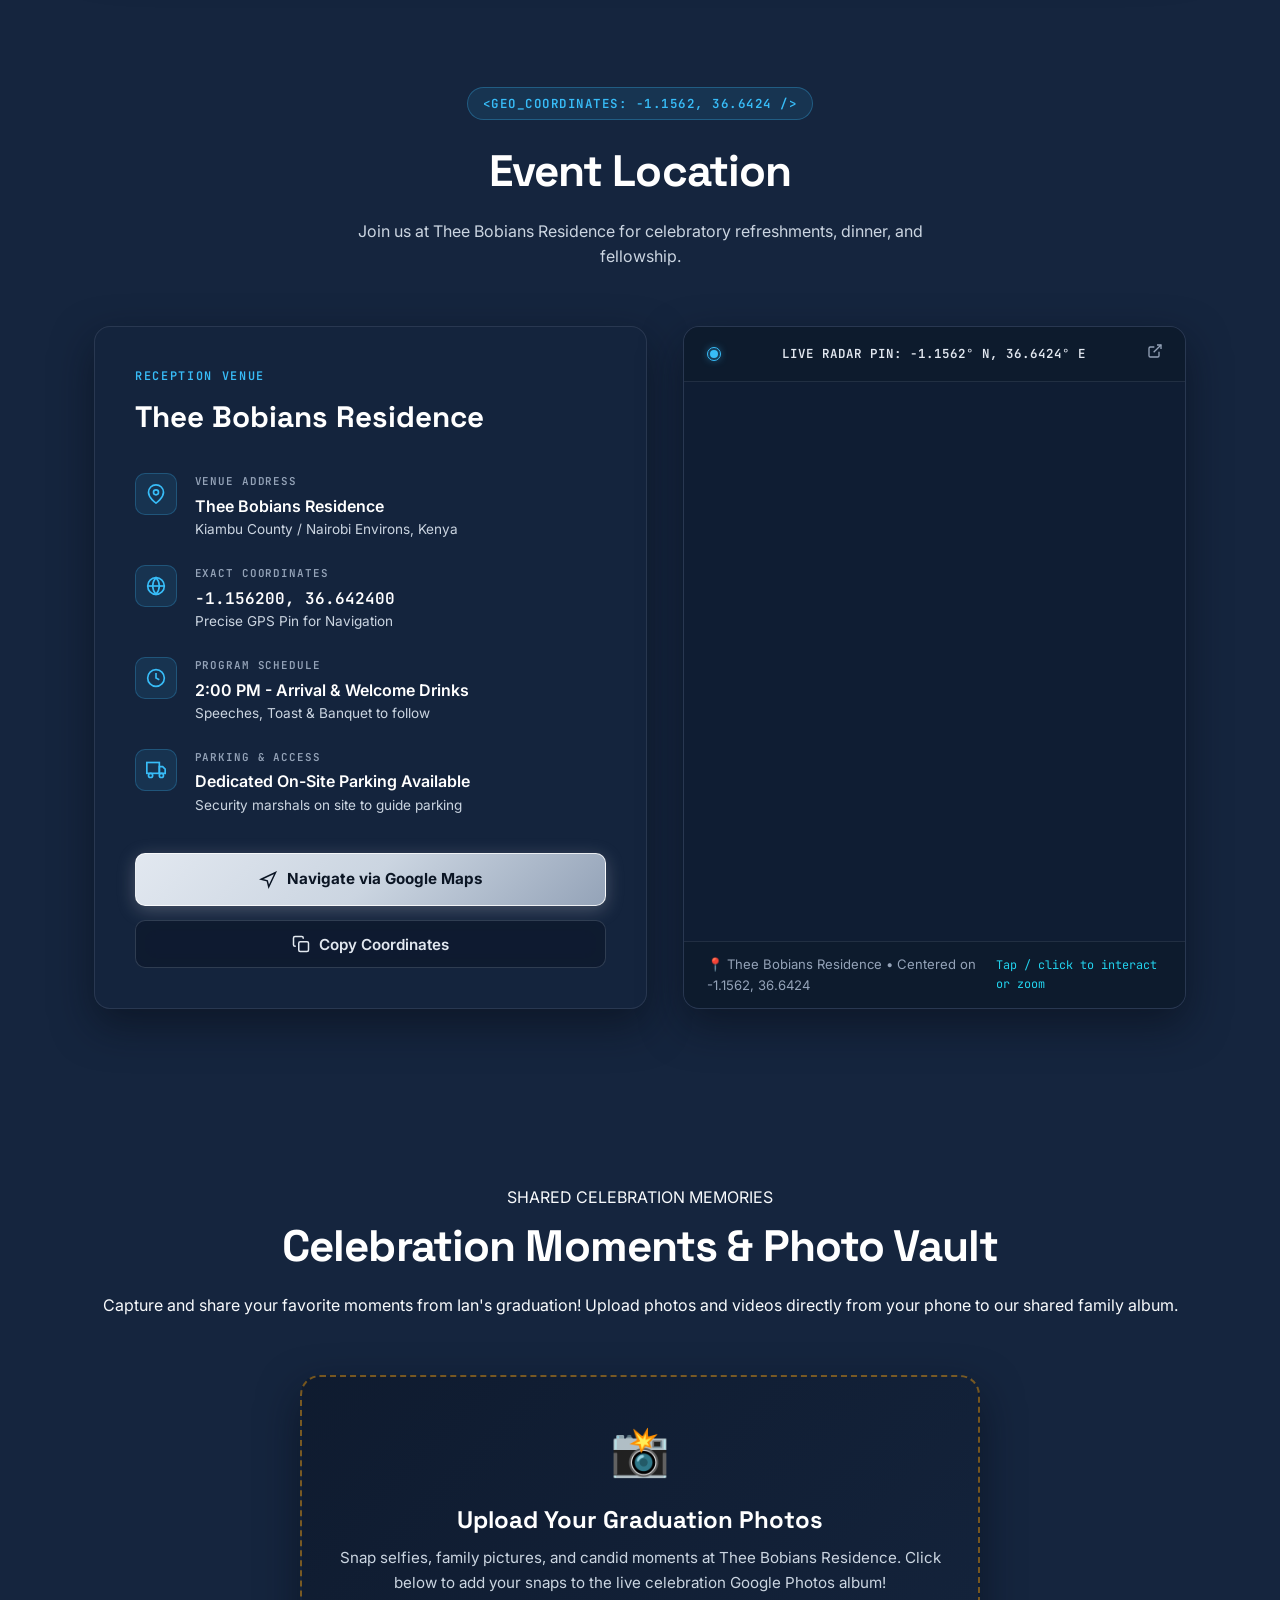
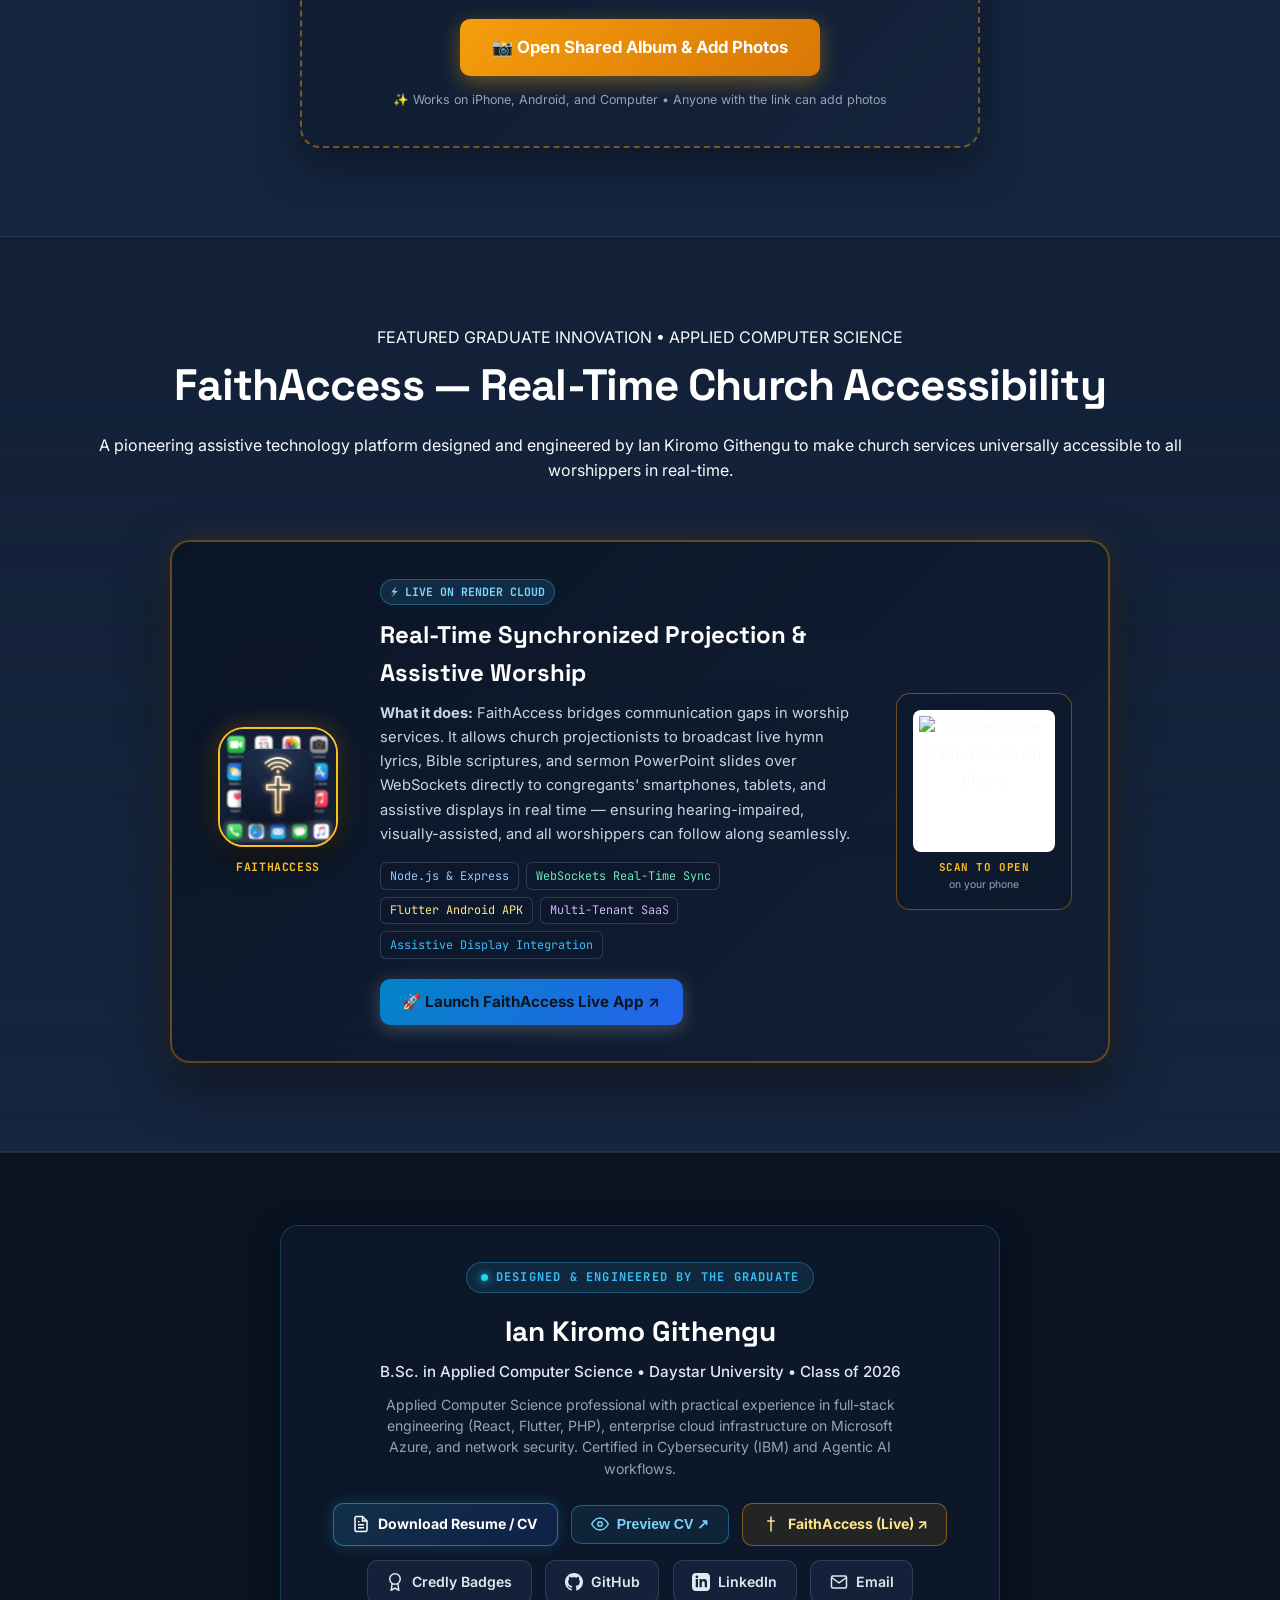
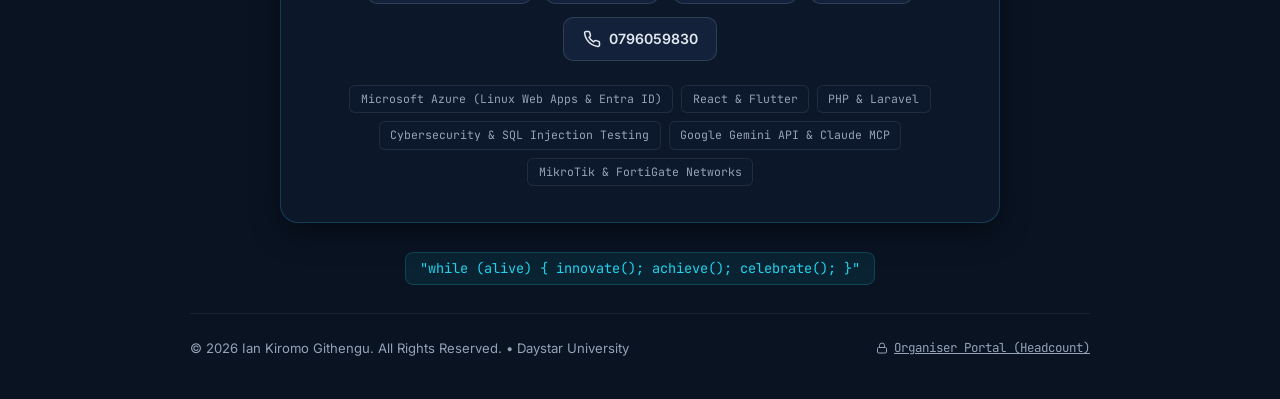
==== commit 71e48a0a: "fix: personalized guest name on Daystar poster - landing page canvas + admin v3 overlay" ====
--- a/index.html
+++ b/index.html
@@ -723,7 +723,7 @@
 
                   <div class="canvas-viewport-wrapper">
                     <!-- The Canvas Element for Client-Side Generation -->
-                    <canvas id="invitation-card-canvas" width="1200" height="800" class="invitation-render-canvas"
+                    <canvas id="invitation-card-canvas" width="726" height="1080" class="invitation-render-canvas"
                       aria-label="Personalized Graduation Invitation Card"></canvas>
                     <div id="canvas-loading-spinner" class="canvas-loading-overlay" style="display: none;">
                       <div class="spinner-circle"></div>
